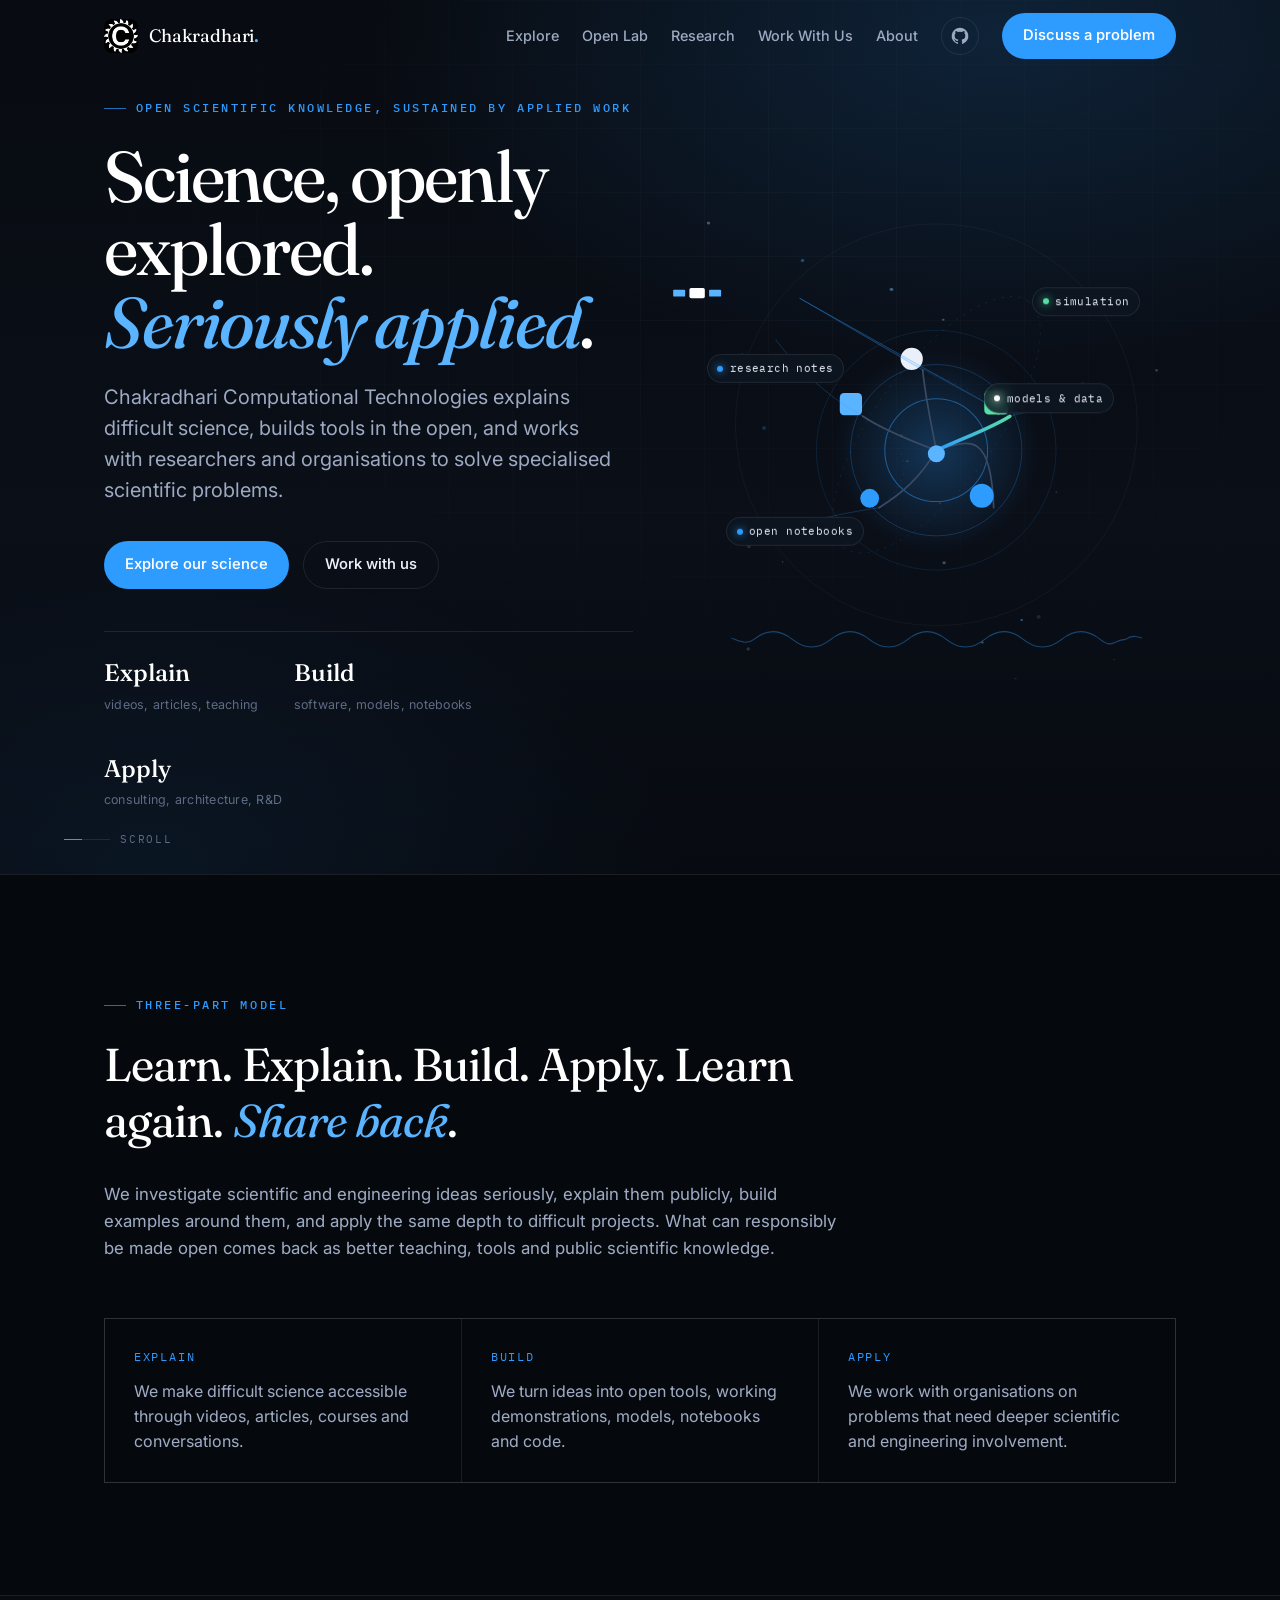
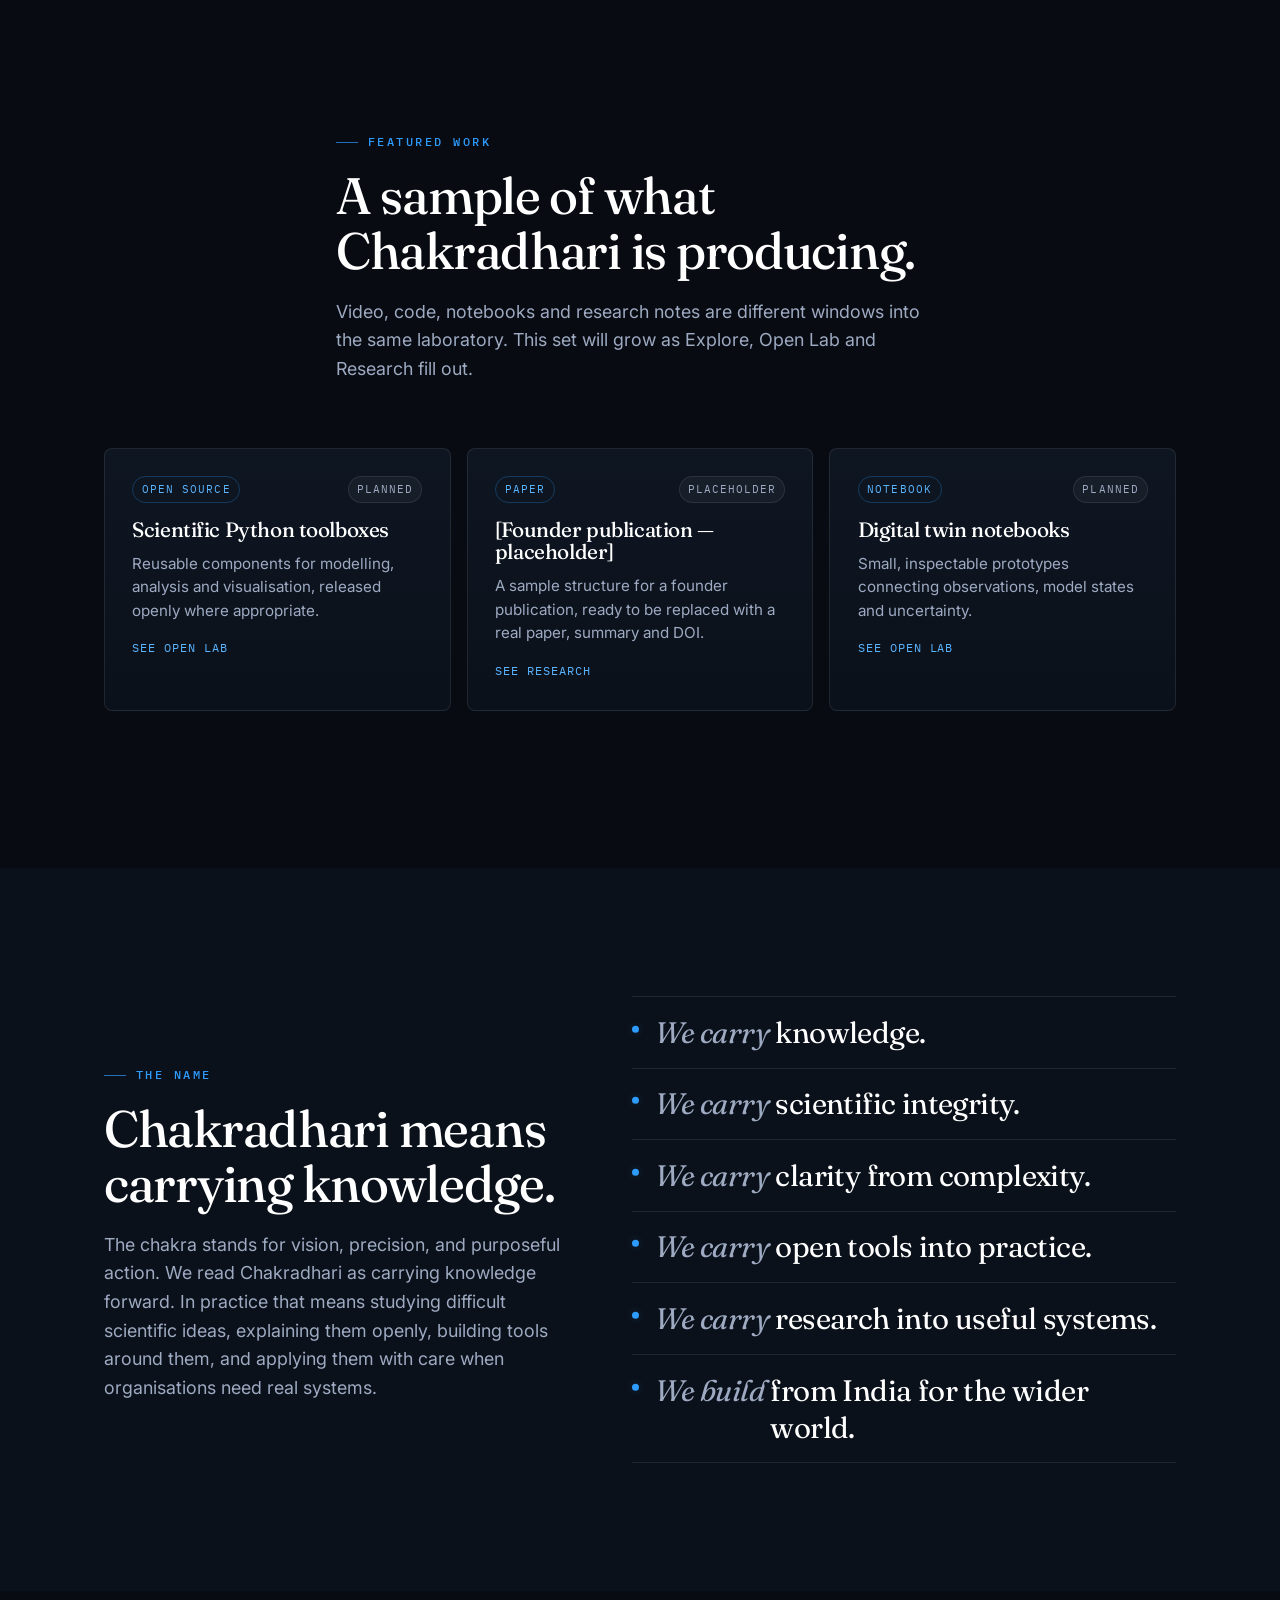
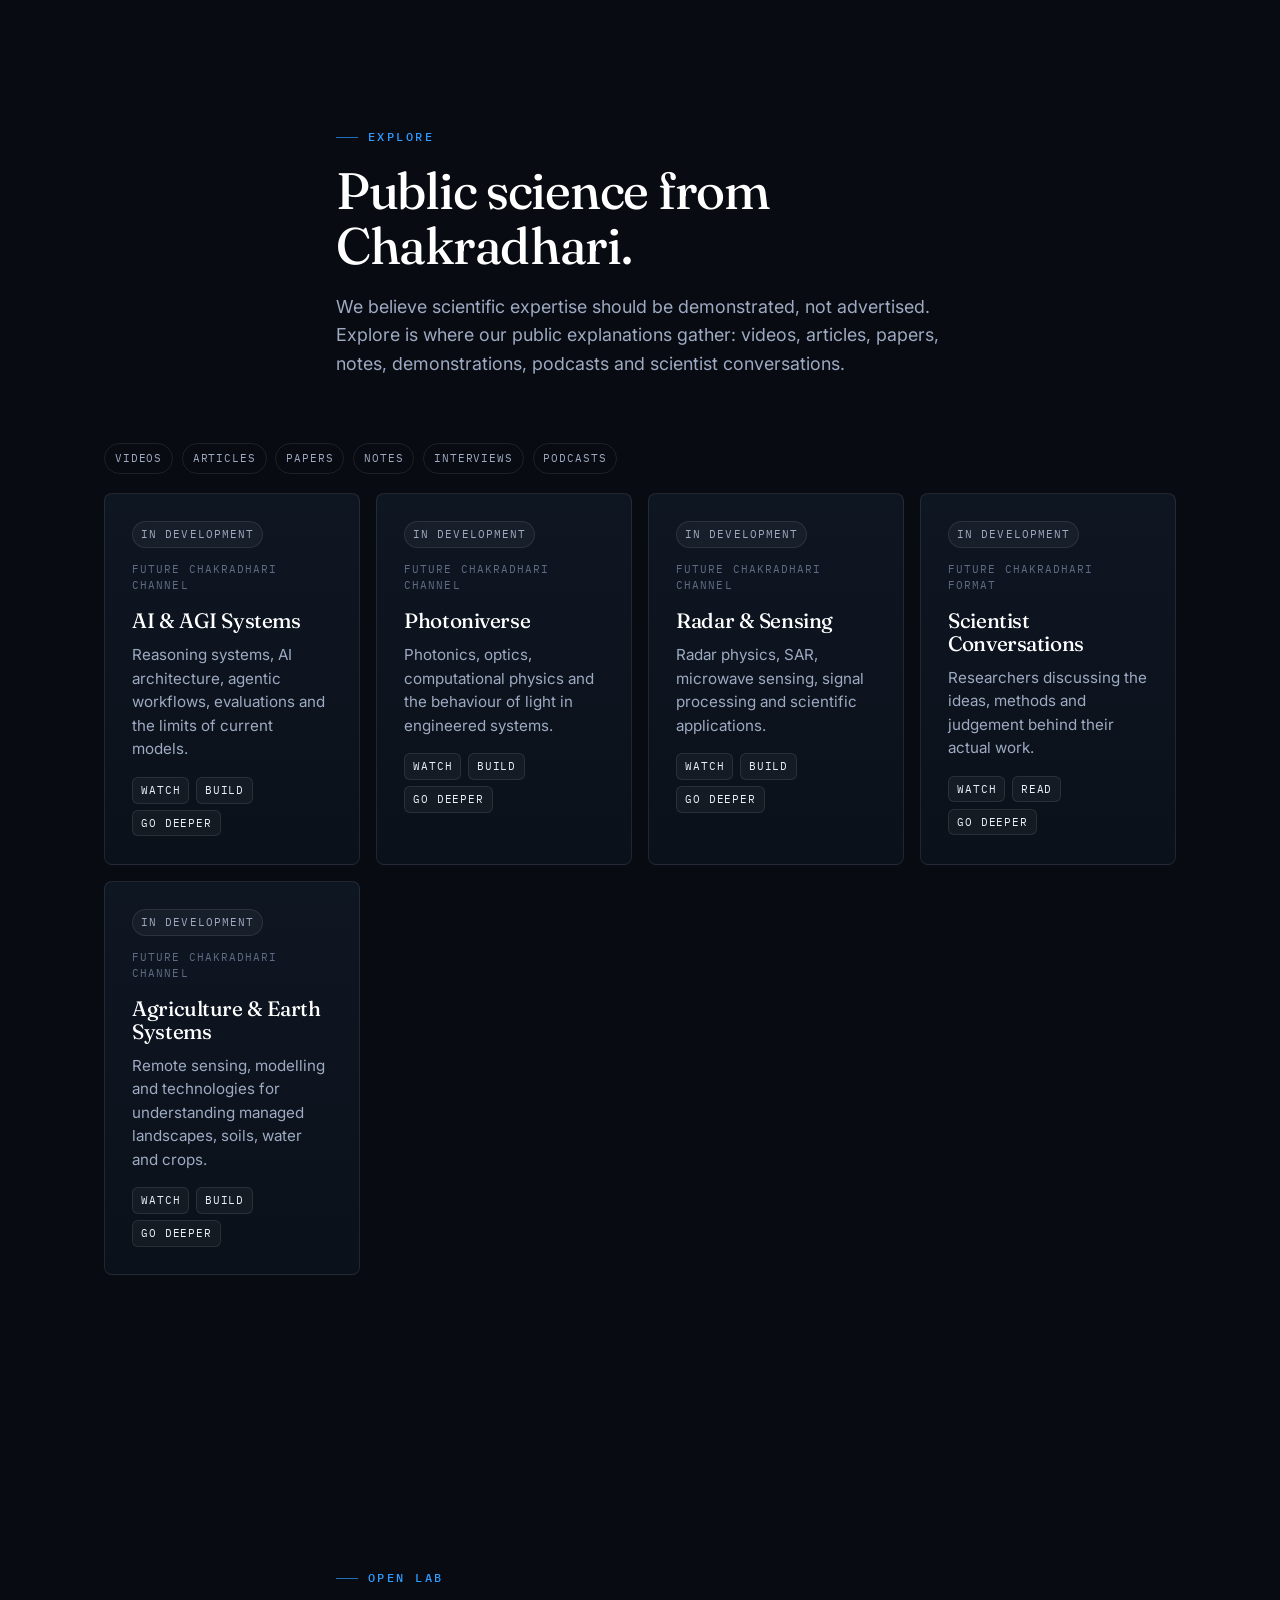
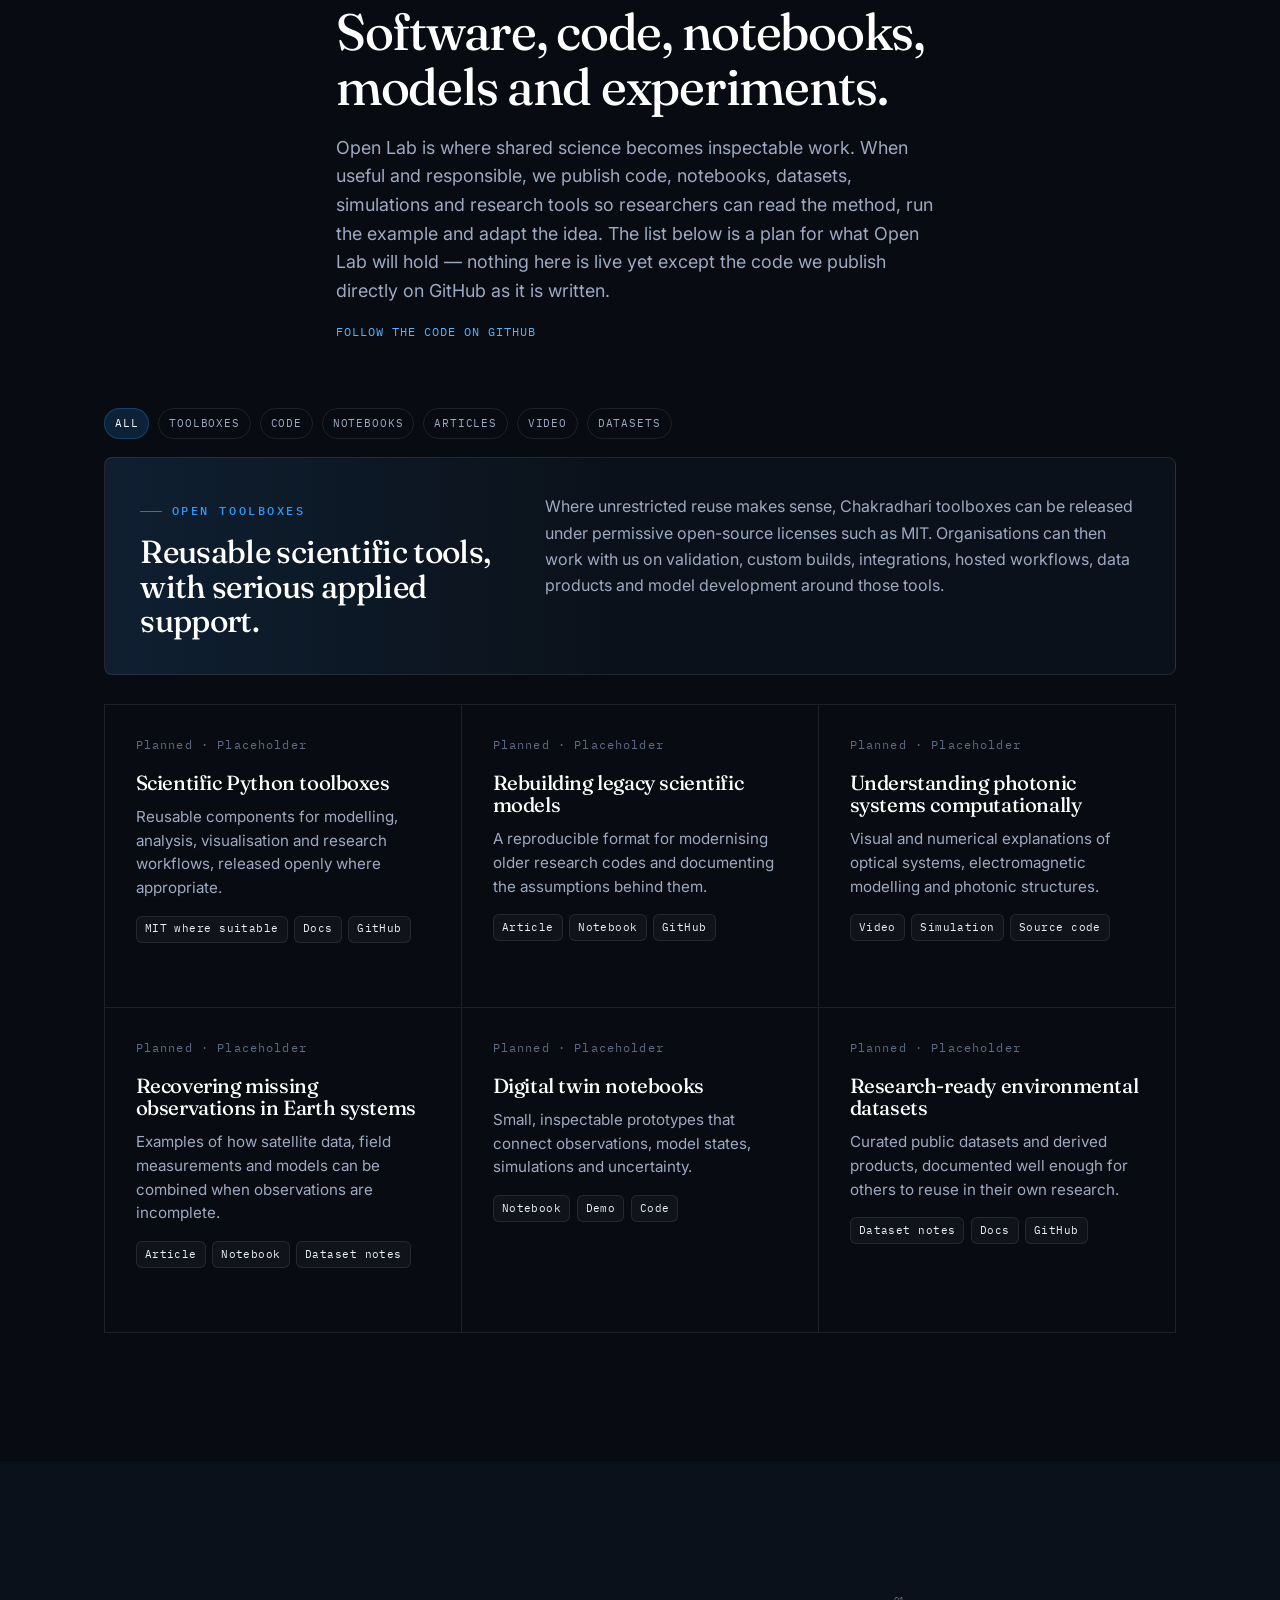
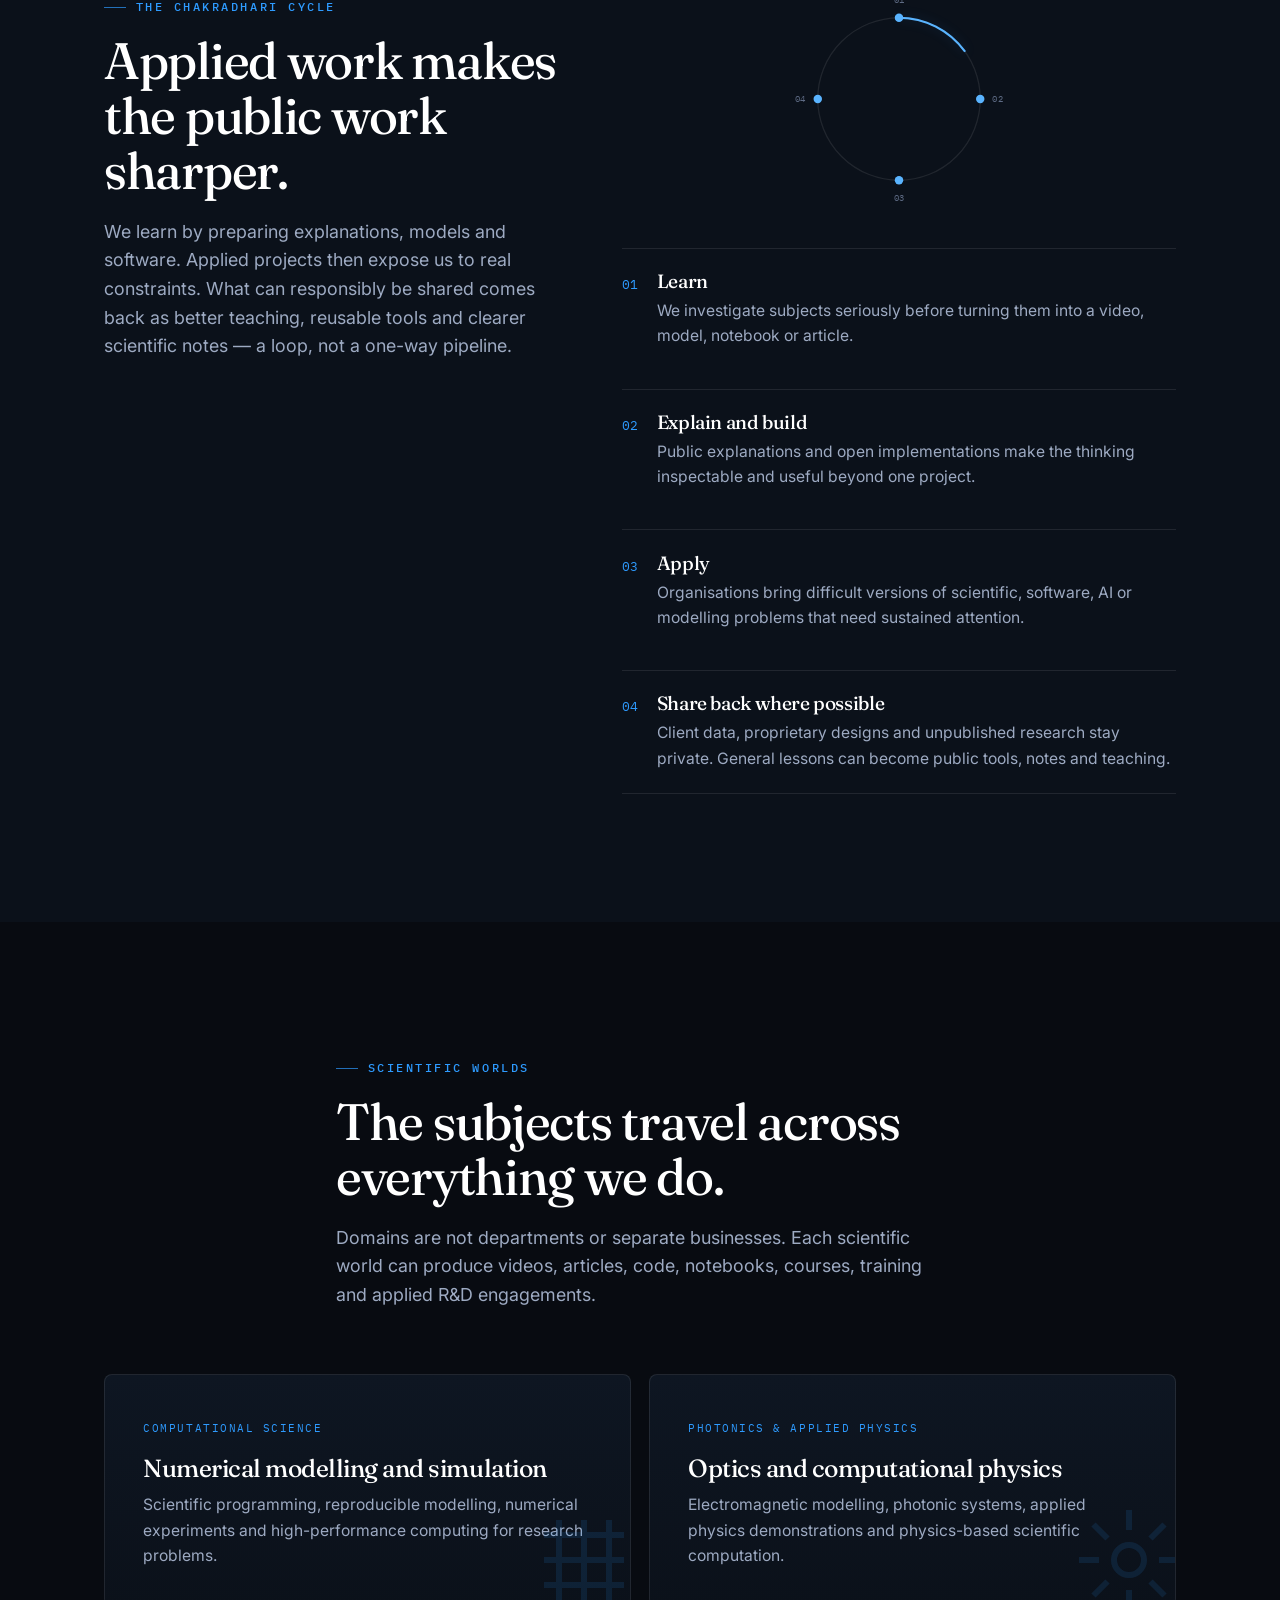
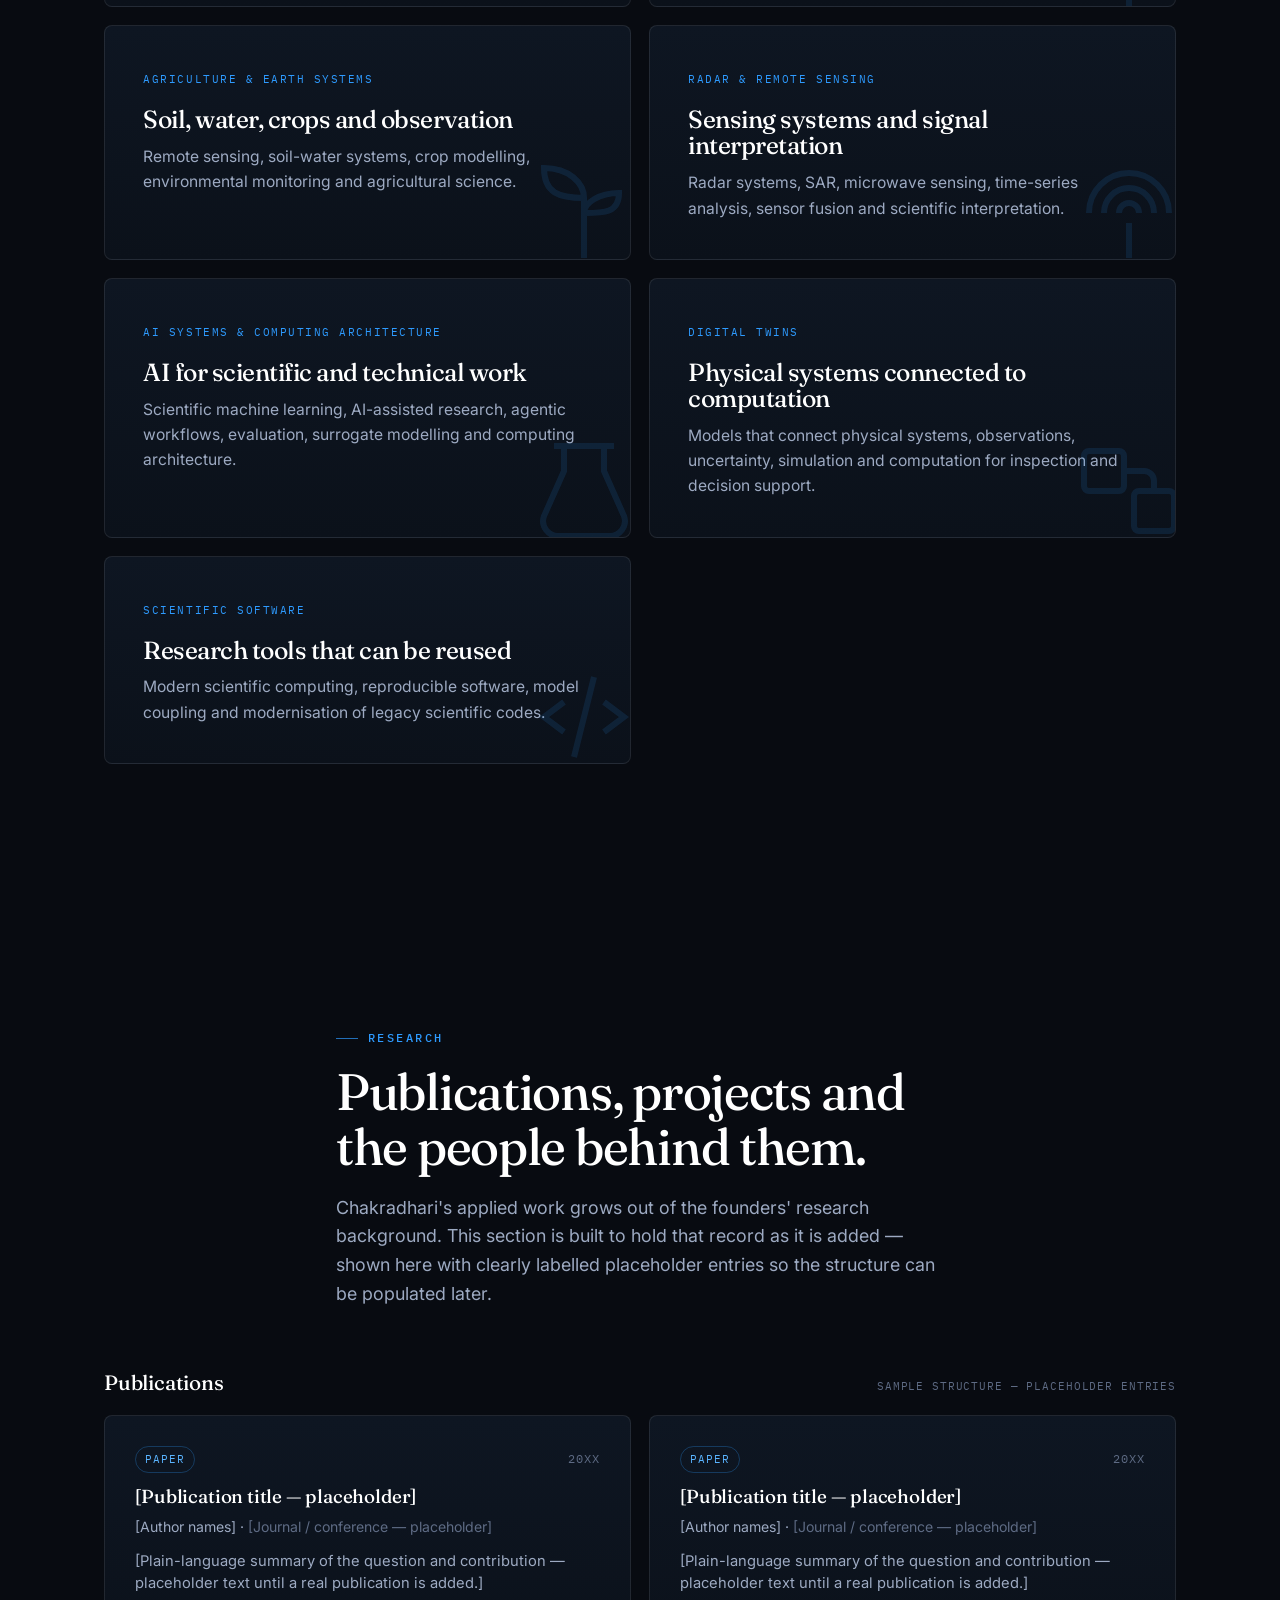
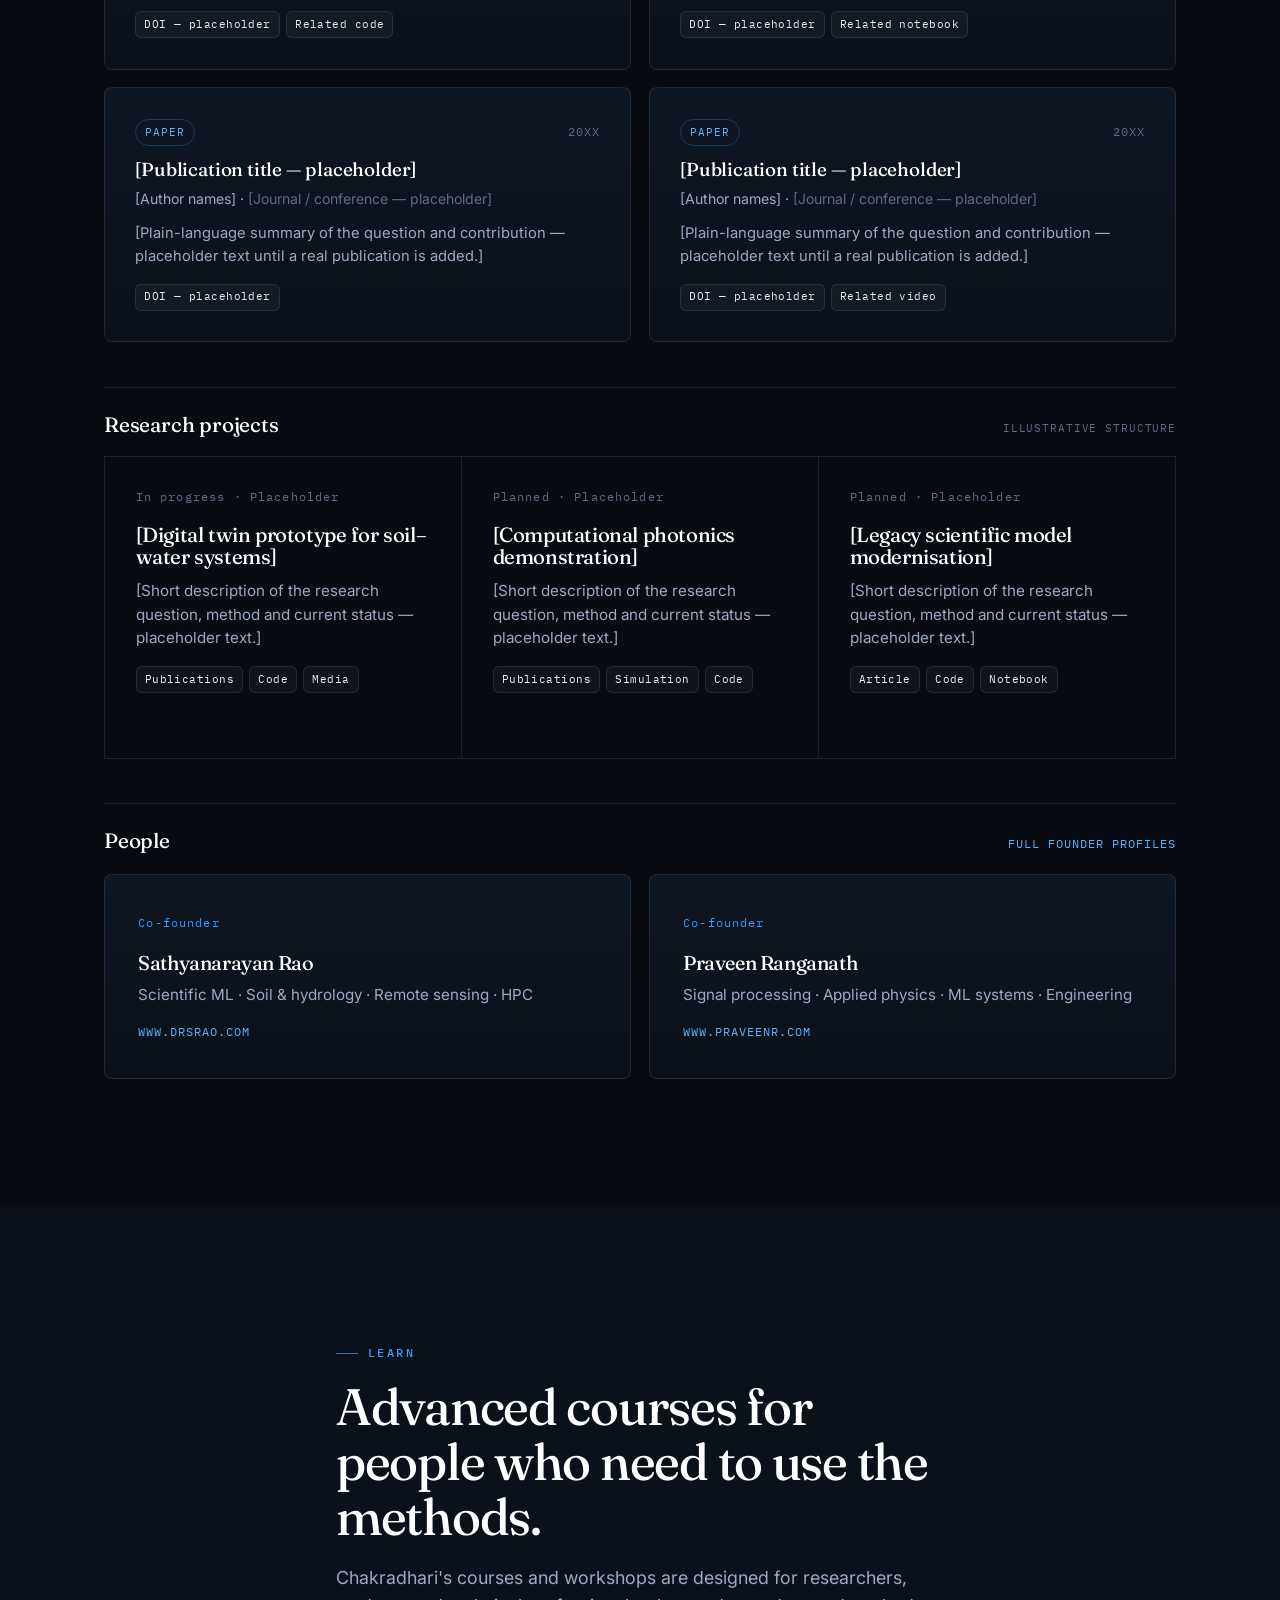
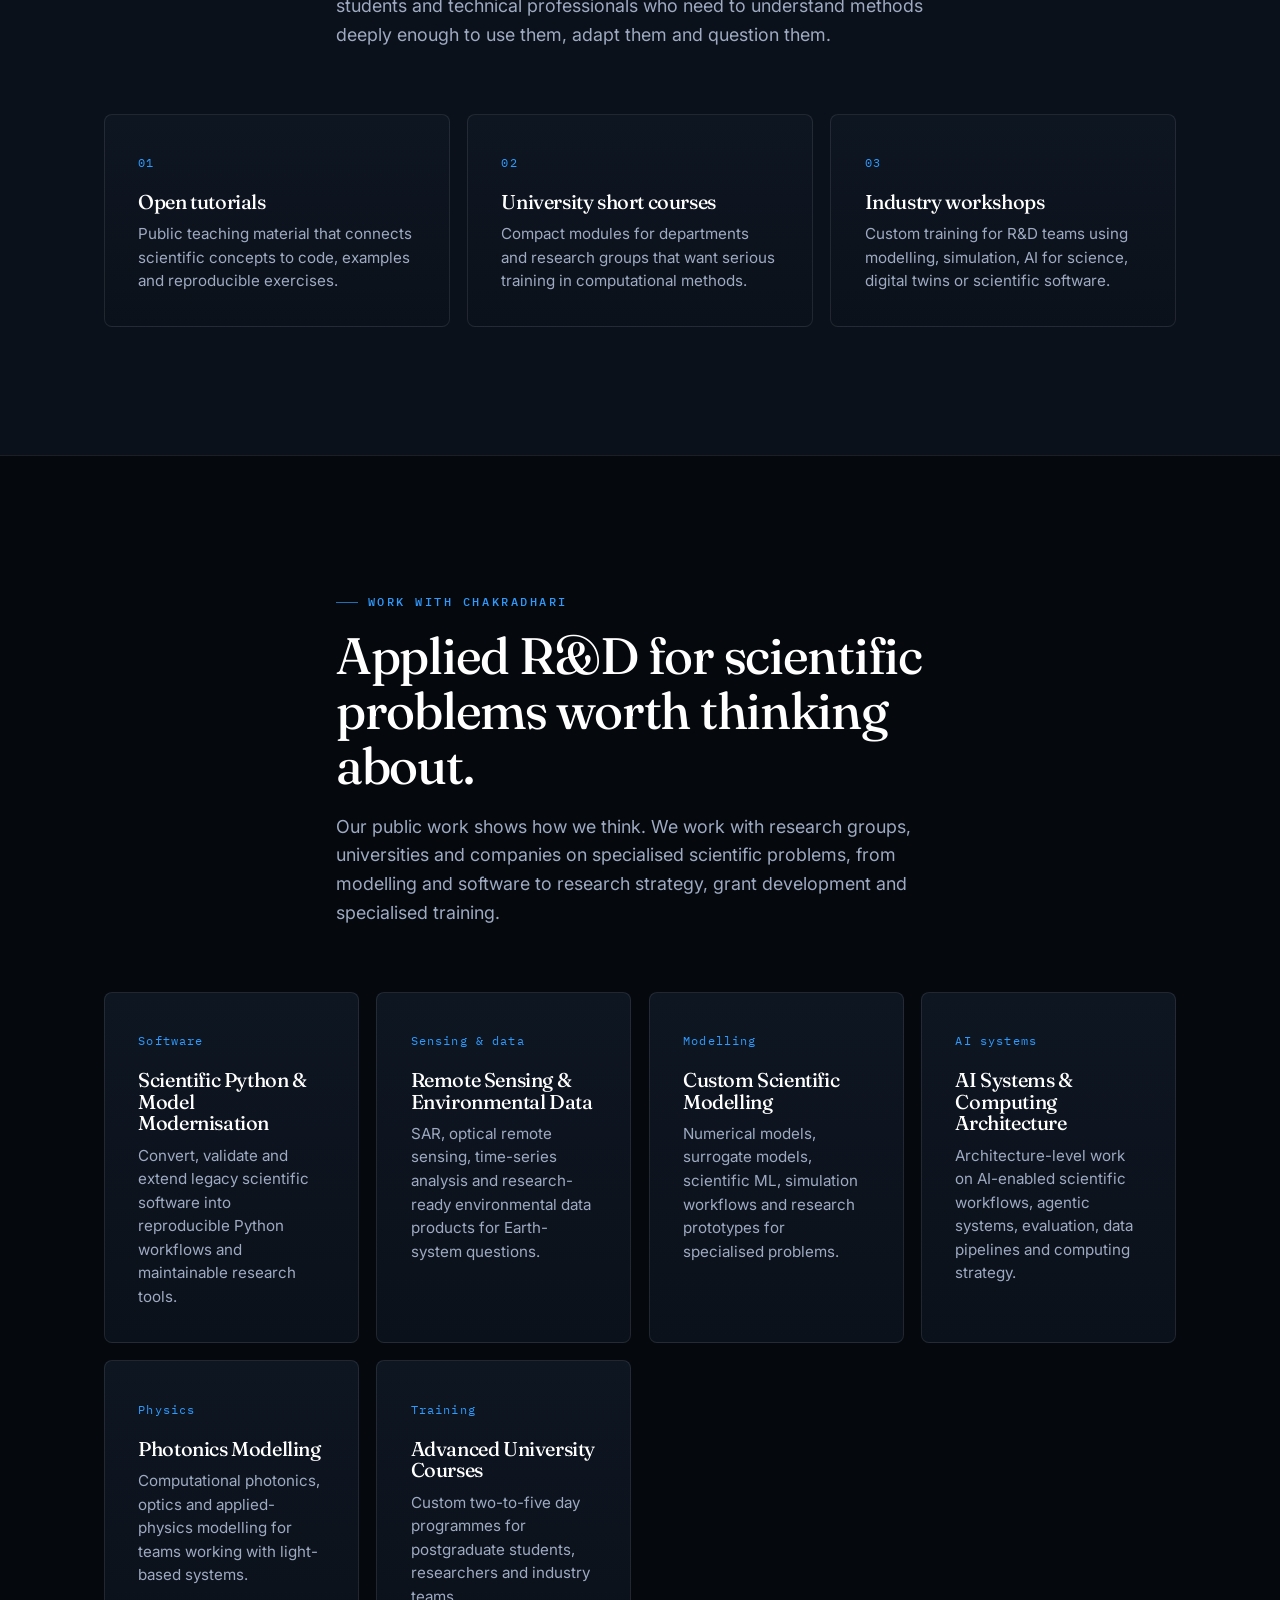
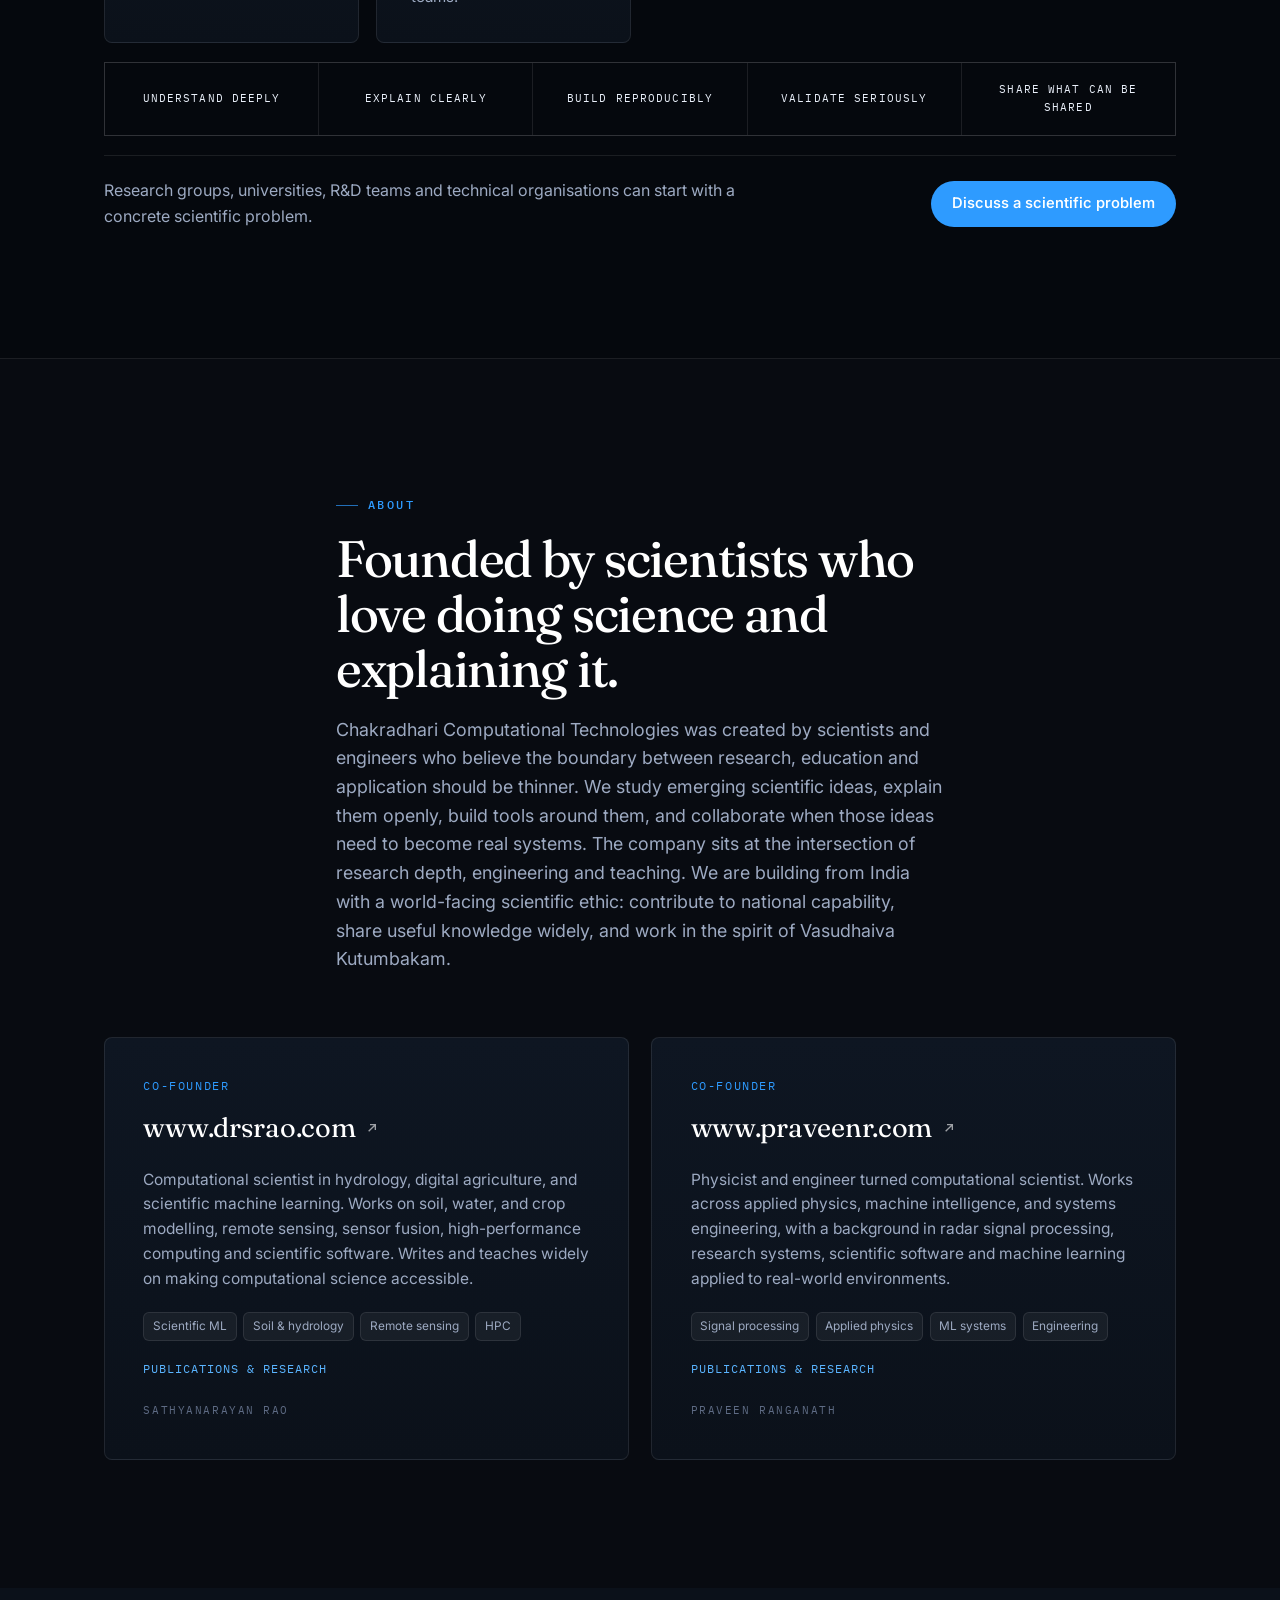
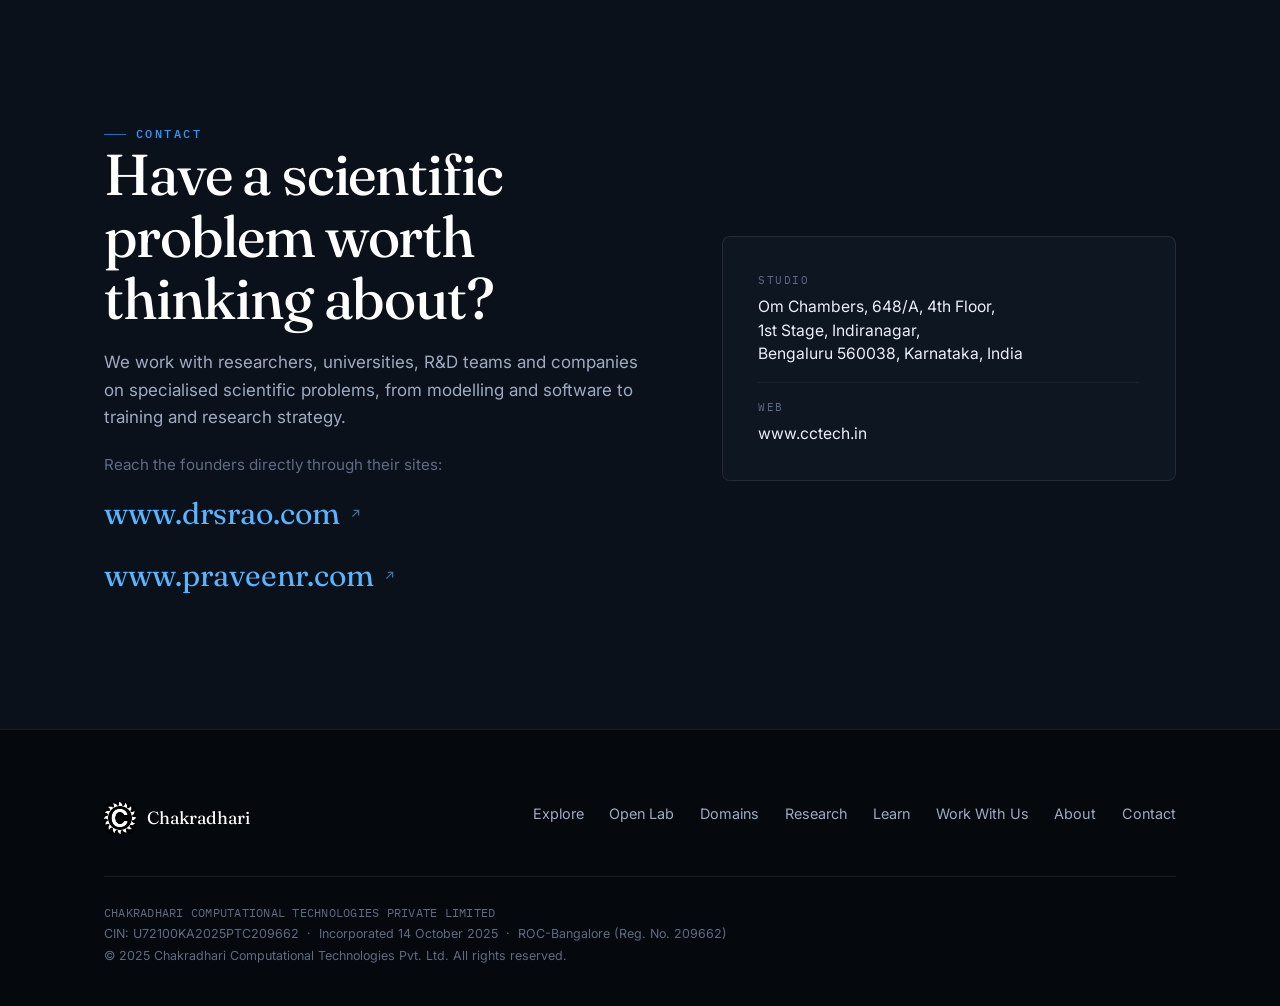
==== index.html @ 226bff4f "cs" ====
<!DOCTYPE html>
<html lang="en">
<head>
  <meta charset="UTF-8" />
  <meta name="viewport" content="width=device-width, initial-scale=1.0" />
  <meta name="description" content="Chakradhari Computational Technologies is a science-and-engineering knowledge company and applied R&D studio. We explain science, build tools, and work on difficult scientific problems." />
  <meta name="theme-color" content="#080B11" />
  <title>Chakradhari Computational Technologies · Science, Engineering and Applied R&D</title>
  <script>
    try {
      if (sessionStorage.getItem('cctech-intro-seen') === '1') {
        document.documentElement.classList.add('intro-seen');
      }
    } catch (_) {}
  </script>

  <link rel="preconnect" href="https://fonts.googleapis.com">
  <link rel="preconnect" href="https://fonts.gstatic.com" crossorigin>
  <link href="https://fonts.googleapis.com/css2?family=Fraunces:ital,opsz,wght@0,9..144,400..600;1,9..144,400..500&family=Inter:wght@400;500;600;700;800&family=IBM+Plex+Mono:wght@400;500&display=swap" rel="stylesheet">

  <link rel="stylesheet" href="css/global.css">
  <link rel="stylesheet" href="css/site.css">

  <link rel="icon" type="image/gif" href="assets/images/logo.gif">
</head>
<body>

  <!-- Intro: rotating emblem + name reveal -->
  <div id="intro" aria-hidden="true">
    <div class="intro-inner">
      <img class="intro-logo" src="assets/images/logo.gif" alt="" width="300" height="300" decoding="async" />
      <div class="intro-text">
        <span class="intro-line l1">Chakradhari</span>
        <span class="intro-line l2">Computational</span>
        <span class="intro-line l3">Technologies Pvt Ltd</span>
      </div>
    </div>
  </div>

  <!-- Header -->
  <header class="site-header">
    <div class="wrap header-inner">
      <a href="#top" class="brand" aria-label="Chakradhari home">
        <img src="assets/images/logo.gif" alt="Chakradhari logo" width="34" height="34" decoding="async" />
        <span class="brand-name">Chakradhari<b>.</b></span>
      </a>

      <nav class="nav" id="nav">
        <a href="#explore" class="nav-link">Explore</a>
        <a href="#open-lab" class="nav-link">Open Lab</a>
        <a href="#research" class="nav-link">Research</a>
        <a href="#work-with-us" class="nav-link">Work With Us</a>
        <a href="#about" class="nav-link">About</a>
        <a href="https://github.com/sraocodes" class="nav-icon gh" target="_blank" rel="noopener" aria-label="Chakradhari founders on GitHub" title="GitHub">
          <svg viewBox="0 0 24 24" aria-hidden="true"><path d="M12 2a10 10 0 0 0-3.16 19.49c.5.09.68-.22.68-.48v-1.7c-2.78.6-3.37-1.34-3.37-1.34-.46-1.16-1.11-1.47-1.11-1.47-.9-.62.07-.6.07-.6 1 .07 1.53 1.03 1.53 1.03.9 1.53 2.34 1.09 2.91.83.09-.65.35-1.09.63-1.34-2.22-.25-4.56-1.11-4.56-4.95 0-1.09.39-1.99 1.03-2.69-.1-.25-.45-1.27.1-2.65 0 0 .84-.27 2.75 1.03a9.5 9.5 0 0 1 5 0c1.9-1.3 2.75-1.03 2.75-1.03.55 1.38.2 2.4.1 2.65.64.7 1.03 1.6 1.03 2.69 0 3.85-2.35 4.7-4.58 4.94.36.31.68.92.68 1.85v2.75c0 .26.18.58.69.48A10 10 0 0 0 12 2Z"/></svg>
        </a>
        <a href="#contact" class="btn btn-primary">Discuss a problem</a>
      </nav>

      <button class="menu-toggle" aria-label="Toggle menu" aria-expanded="false">
        <span></span><span></span><span></span>
      </button>
    </div>
  </header>

  <main id="top">

    <!-- ============ HERO ============ -->
    <section class="hero">
      <div class="wrap hero-grid">
        <div class="hero-copy">
          <span class="eyebrow" data-reveal>Open scientific knowledge, sustained by applied work</span>
          <h1 data-reveal>
            Science, openly explored.
            <span class="accent">Seriously applied</span>.
          </h1>
          <p class="hero-lead" data-reveal>
            Chakradhari Computational Technologies explains difficult science, builds
            tools in the open, and works with researchers and organisations to solve
            specialised scientific problems.
          </p>
          <div class="hero-cta" data-reveal>
            <a href="#explore" class="btn btn-primary">Explore our science</a>
            <a href="#work-with-us" class="btn btn-ghost">Work with us</a>
          </div>
          <div class="hero-meta" data-reveal>
            <div class="m"><b>Explain</b><span>videos, articles, teaching</span></div>
            <div class="m"><b>Build</b><span>software, models, notebooks</span></div>
            <div class="m"><b>Apply</b><span>consulting, architecture, R&amp;D</span></div>
          </div>
        </div>

        <!-- Animated hero: a resolving model graph, observed and traced by signal -->
        <div class="hero-stage" id="stage" aria-label="Animation: a network of scientific model nodes resolves at the centre of orbiting data rings, observed by a scanning instrument and traced by a signal waveform" role="img">
          <canvas class="particles" id="particles"></canvas>
          <svg class="scene" id="scene" viewBox="0 0 560 560" fill="none" aria-hidden="true">
            <defs>
              <linearGradient id="edgeGrad" x1="0" y1="1" x2="1" y2="0">
                <stop offset="0" stop-color="#2E9BFF"/>
                <stop offset="1" stop-color="#57E0A6"/>
              </linearGradient>
              <radialGradient id="glow" cx="50%" cy="50%" r="50%">
                <stop offset="0" stop-color="#2E9BFF" stop-opacity="0.5"/>
                <stop offset="1" stop-color="#2E9BFF" stop-opacity="0"/>
              </radialGradient>
              <clipPath id="waveClip">
                <rect x="40" y="478" width="480" height="46"/>
              </clipPath>
            </defs>

            <!-- orbital data rings -->
            <g id="rings" opacity="0.5">
              <ellipse class="ring" cx="280" cy="250" rx="235" ry="235" stroke="var(--line)" stroke-width="1"/>
              <ellipse class="ring" cx="280" cy="250" rx="180" ry="70" stroke="var(--line-blue)" stroke-width="1" stroke-dasharray="3 7"/>
            </g>

            <!-- signal field radiating from the model core -->
            <g id="ripples" opacity="0">
              <circle cx="280" cy="280" r="60" stroke="var(--blue)" stroke-width="1.2" opacity="0.5"/>
              <circle cx="280" cy="280" r="100" stroke="var(--blue)" stroke-width="1" opacity="0.3"/>
              <circle cx="280" cy="280" r="140" stroke="var(--blue)" stroke-width="1" opacity="0.16"/>
            </g>

            <!-- glow behind the model graph -->
            <circle id="coreGlow" cx="280" cy="280" r="120" fill="url(#glow)" opacity="0"/>

            <!-- graph edges: core to outer nodes -->
            <g id="edges" stroke="#3a4a63" stroke-width="2" stroke-linecap="round" fill="none">
              <path class="edge" d="M280 280 C 274 250, 267 218, 264 186"/>
              <path class="edge" d="M280 280 C 320 267, 344 258, 347 347"/>
              <path class="edge" d="M280 280 C 260 313, 240 330, 213 347"/>
              <path class="edge" d="M280 280 C 240 265, 215 254, 194 240"/>
            </g>

            <!-- primary edge, highlighted -->
            <path id="mainEdge" d="M280 280 C 315 264, 344 254, 366 240"
                  stroke="url(#edgeGrad)" stroke-width="4" stroke-linecap="round" fill="none"/>

            <!-- secondary cross-links (graph texture) -->
            <g id="crossLinks" stroke="var(--line-blue)" stroke-width="1" stroke-dasharray="2 6" fill="none" opacity="0">
              <path d="M264 186 C 300 200, 335 215, 366 240"/>
              <path d="M213 347 C 245 320, 265 285, 194 240"/>
            </g>

            <!-- model nodes -->
            <g id="nodes">
              <circle class="node" cx="264" cy="186" r="13" fill="#EAF0FA"/>
              <rect class="node" x="350" y="224" width="28" height="28" rx="5" fill="#57E0A6"/>
              <circle class="node" cx="347" cy="347" r="14" fill="#2E9BFF"/>
              <circle class="node" cx="213" cy="347" r="11" fill="#2E9BFF"/>
              <rect class="node" x="180" y="226" width="26" height="26" rx="5" fill="#5AB4FF"/>
            </g>

            <!-- model core -->
            <circle id="core" cx="280" cy="280" r="10" fill="#5AB4FF"/>

            <!-- observation instrument + scan beam -->
            <g id="instrument" opacity="0">
              <g id="instrumentBody" transform="translate(120,96)">
                <rect x="-9" y="-6" width="18" height="12" rx="2" fill="var(--white)"/>
                <rect x="-28" y="-4" width="14" height="8" rx="1" fill="var(--blue-bright)"/>
                <rect x="14" y="-4" width="14" height="8" rx="1" fill="var(--blue-bright)"/>
              </g>
              <path id="beam" d="M120 102 L 264 186 L 366 240 Z" fill="var(--blue)" opacity="0.10"/>
              <line id="beamEdge1" x1="120" y1="102" x2="264" y2="186" stroke="var(--blue)" stroke-width="1" opacity="0.4"/>
              <line id="beamEdge2" x1="120" y1="102" x2="366" y2="240" stroke="var(--blue)" stroke-width="1" opacity="0.4"/>
            </g>

            <!-- data connectors from model graph to chips -->
            <g id="connectors" stroke="var(--line-blue)" stroke-width="1" fill="none" opacity="0">
              <path d="M366 240 C 400 232, 430 220, 452 200"/>
              <path d="M213 347 C 160 355, 118 366, 96 372"/>
              <path d="M194 240 C 150 216, 110 176, 92 150"/>
            </g>

            <!-- scrolling signal trace -->
            <g clip-path="url(#waveClip)">
              <g id="waveTrack" stroke="var(--blue)" stroke-width="1.3" fill="none" opacity="0.4">
                <path d="M40 501 C 55 489, 70 513, 85 501 S 115 489, 130 501 S 160 513, 175 501 S 205 489, 220 501 S 250 513, 265 501 S 295 489, 310 501 S 340 513, 355 501 S 385 489, 400 501 S 430 513, 445 501 S 475 489, 490 501 S 505 501, 520 501"/>
                <path d="M40 501 C 55 489, 70 513, 85 501 S 115 489, 130 501 S 160 513, 175 501 S 205 489, 220 501 S 250 513, 265 501 S 295 489, 310 501 S 340 513, 355 501 S 385 489, 400 501 S 430 513, 445 501 S 475 489, 490 501 S 505 501, 520 501" transform="translate(480,0)"/>
              </g>
            </g>
          </svg>

          <!-- floating data chips (positioned in %) -->
          <span class="data-chip sat"  style="left:60%; top:36%">
            <i></i> models &amp; data
          </span>
          <span class="data-chip"      style="left:6%;  top:64%">
            <i></i> open notebooks
          </span>
          <span class="data-chip accent" style="left:70%; top:16%">
            <i></i> simulation
          </span>
          <span class="data-chip"      style="left:2%;  top:30%">
            <i></i> research notes
          </span>
        </div>
      </div>

      <div class="scroll-hint" aria-hidden="true"><span class="line"></span> scroll</div>
    </section>

    <!-- ============ STATEMENT ============ -->
    <section class="statement" id="pillars">
      <div class="wrap">
        <span class="eyebrow" data-reveal>Three-part model</span>
        <p data-reveal>
          Learn. Explain. Build. Apply. Learn again.
          <em>Share back</em>.
        </p>
        <p class="sub" data-reveal>
          We investigate scientific and engineering ideas seriously, explain them publicly,
          build examples around them, and apply the same depth to difficult projects. What
          can responsibly be made open comes back as better teaching, tools and public
          scientific knowledge.
        </p>
        <div class="pillar-strip" data-reveal-stagger>
          <article>
            <span>Explain</span>
            <p>We make difficult science accessible through videos, articles, courses and conversations.</p>
          </article>
          <article>
            <span>Build</span>
            <p>We turn ideas into open tools, working demonstrations, models, notebooks and code.</p>
          </article>
          <article>
            <span>Apply</span>
            <p>We work with organisations on problems that need deeper scientific and engineering involvement.</p>
          </article>
        </div>
      </div>
    </section>

    <!-- ============ FEATURED SCIENTIFIC WORK ============ -->
    <section class="band featured-band" id="featured">
      <div class="wrap section-head" data-reveal>
        <span class="eyebrow">Featured work</span>
        <h2>A sample of what Chakradhari is producing.</h2>
        <p>
          Video, code, notebooks and research notes are different windows into the same
          laboratory. This set will grow as Explore, Open Lab and Research fill out.
        </p>
      </div>

      <div class="wrap">
        <div class="channel-grid" data-reveal-stagger>

          <article class="channel-card">
            <div class="channel-top">
              <span class="content-badge">Open source</span>
              <span class="status">Planned</span>
            </div>
            <h3>Scientific Python toolboxes</h3>
            <p>Reusable components for modelling, analysis and visualisation, released openly where appropriate.</p>
            <a href="#open-lab">See Open Lab</a>
          </article>

          <article class="channel-card">
            <div class="channel-top">
              <span class="content-badge">Paper</span>
              <span class="status">Placeholder</span>
            </div>
            <h3>[Founder publication — placeholder]</h3>
            <p>A sample structure for a founder publication, ready to be replaced with a real paper, summary and DOI.</p>
            <a href="#research">See Research</a>
          </article>

          <article class="channel-card">
            <div class="channel-top">
              <span class="content-badge">Notebook</span>
              <span class="status">Planned</span>
            </div>
            <h3>Digital twin notebooks</h3>
            <p>Small, inspectable prototypes connecting observations, model states and uncertainty.</p>
            <a href="#open-lab">See Open Lab</a>
          </article>

        </div>
      </div>
    </section>

    <!-- ============ ETHOS / THE NAME ============ -->
    <section class="band ethos" id="ethos">
      <div class="wrap ethos-grid">
        <div class="section-head" data-reveal style="margin-bottom:0">
          <span class="eyebrow">The name</span>
          <h2>Chakradhari means carrying knowledge.</h2>
          <p>
            The chakra stands for vision, precision, and purposeful action. We read
            Chakradhari as carrying knowledge forward. In practice that means studying
            difficult scientific ideas, explaining them openly, building tools around them,
            and applying them with care when organisations need real systems.
          </p>
        </div>

        <ul class="carry-list" data-reveal-stagger>
          <li><span class="lead">We carry</span> knowledge.</li>
          <li><span class="lead">We carry</span> scientific integrity.</li>
          <li><span class="lead">We carry</span> clarity from complexity.</li>
          <li><span class="lead">We carry</span> open tools into practice.</li>
          <li><span class="lead">We carry</span> research into useful systems.</li>
          <li><span class="lead">We build</span> from India for the wider world.</li>
        </ul>
      </div>
    </section>

    <!-- ============ EXPLORE ============ -->
    <section class="band" id="explore">
      <div class="wrap section-head" data-reveal>
        <span class="eyebrow">Explore</span>
        <h2>Public science from Chakradhari.</h2>
        <p>
          We believe scientific expertise should be demonstrated, not advertised. Explore
          is where our public explanations gather: videos, articles, papers, notes,
          demonstrations, podcasts and scientist conversations.
        </p>
      </div>

      <div class="wrap">
        <div class="lab-toolbar" data-reveal>
          <span>Videos</span>
          <span>Articles</span>
          <span>Papers</span>
          <span>Notes</span>
          <span>Interviews</span>
          <span>Podcasts</span>
        </div>

        <div class="channel-grid" data-reveal-stagger>
          <article class="channel-card">
            <div class="channel-top">
              <span class="status">In development</span>
              <span class="channel-type">Future Chakradhari channel</span>
            </div>
            <h3>AI &amp; AGI Systems</h3>
            <p>Reasoning systems, AI architecture, agentic workflows, evaluations and the limits of current models.</p>
            <div class="channel-path"><span>Watch</span><span>Build</span><span>Go deeper</span></div>
          </article>

          <article class="channel-card">
            <div class="channel-top">
              <span class="status">In development</span>
              <span class="channel-type">Future Chakradhari channel</span>
            </div>
            <h3>Photoniverse</h3>
            <p>Photonics, optics, computational physics and the behaviour of light in engineered systems.</p>
            <div class="channel-path"><span>Watch</span><span>Build</span><span>Go deeper</span></div>
          </article>

          <article class="channel-card">
            <div class="channel-top">
              <span class="status">In development</span>
              <span class="channel-type">Future Chakradhari channel</span>
            </div>
            <h3>Radar &amp; Sensing</h3>
            <p>Radar physics, SAR, microwave sensing, signal processing and scientific applications.</p>
            <div class="channel-path"><span>Watch</span><span>Build</span><span>Go deeper</span></div>
          </article>

          <article class="channel-card">
            <div class="channel-top">
              <span class="status">In development</span>
              <span class="channel-type">Future Chakradhari format</span>
            </div>
            <h3>Scientist Conversations</h3>
            <p>Researchers discussing the ideas, methods and judgement behind their actual work.</p>
            <div class="channel-path"><span>Watch</span><span>Read</span><span>Go deeper</span></div>
          </article>

          <article class="channel-card">
            <div class="channel-top">
              <span class="status">In development</span>
              <span class="channel-type">Future Chakradhari channel</span>
            </div>
            <h3>Agriculture &amp; Earth Systems</h3>
            <p>Remote sensing, modelling and technologies for understanding managed landscapes, soils, water and crops.</p>
            <div class="channel-path"><span>Watch</span><span>Build</span><span>Go deeper</span></div>
          </article>
        </div>
      </div>
    </section>

    <!-- ============ OPEN LAB ============ -->
    <section class="band open-lab-band" id="open-lab">
      <div class="wrap section-head" data-reveal>
        <span class="eyebrow">Open Lab</span>
        <h2>Software, code, notebooks, models and experiments.</h2>
        <p>
          Open Lab is where shared science becomes inspectable work. When useful and
          responsible, we publish code, notebooks, datasets, simulations and research
          tools so researchers can read the method, run the example and adapt the idea.
          The list below is a plan for what Open Lab will hold — nothing here is live yet
          except the code we publish directly on GitHub as it is written.
        </p>
        <a class="card-link" href="https://github.com/sraocodes" target="_blank" rel="noopener" style="margin-top:1rem;">Follow the code on GitHub</a>
      </div>

      <div class="wrap">
        <div class="lab-toolbar filter-toolbar" data-reveal data-filter-target="#open-lab .cap-grid .cap" role="group" aria-label="Filter Open Lab by type">
          <button type="button" class="filter-pill is-active" data-filter="all" aria-pressed="true">All</button>
          <button type="button" class="filter-pill" data-filter="toolbox" aria-pressed="false">Toolboxes</button>
          <button type="button" class="filter-pill" data-filter="code" aria-pressed="false">Code</button>
          <button type="button" class="filter-pill" data-filter="notebook" aria-pressed="false">Notebooks</button>
          <button type="button" class="filter-pill" data-filter="article" aria-pressed="false">Articles</button>
          <button type="button" class="filter-pill" data-filter="video" aria-pressed="false">Video</button>
          <button type="button" class="filter-pill" data-filter="dataset" aria-pressed="false">Datasets</button>
        </div>

        <div class="toolbox-panel" data-reveal>
          <div>
            <span class="eyebrow">Open toolboxes</span>
            <h3>Reusable scientific tools, with serious applied support.</h3>
          </div>
          <p>
            Where unrestricted reuse makes sense, Chakradhari toolboxes can be released
            under permissive open-source licenses such as MIT. Organisations can then work
            with us on validation, custom builds, integrations, hosted workflows, data
            products and model development around those tools.
          </p>
        </div>

        <div class="cap-grid lab-grid" data-reveal-stagger>

          <article class="cap" data-domain="scientific-software" data-type="toolbox">
            <span class="cap-no">Planned &middot; Placeholder</span>
            <h3>Scientific Python toolboxes</h3>
            <p>Reusable components for modelling, analysis, visualisation and research workflows, released openly where appropriate.</p>
            <div class="resource-links"><span>MIT where suitable</span><span>Docs</span><span>GitHub</span></div>
            <svg class="cap-mark" viewBox="0 0 24 24" fill="none" stroke="currentColor" stroke-width="1.6"><path d="M8 9 4 12l4 3M16 9l4 3-4 3M14 4l-4 16"/></svg>
          </article>

          <article class="cap" data-domain="scientific-software" data-type="code">
            <span class="cap-no">Planned &middot; Placeholder</span>
            <h3>Rebuilding legacy scientific models</h3>
            <p>A reproducible format for modernising older research codes and documenting the assumptions behind them.</p>
            <div class="resource-links"><span>Article</span><span>Notebook</span><span>GitHub</span></div>
            <svg class="cap-mark" viewBox="0 0 24 24" fill="none" stroke="currentColor" stroke-width="1.6"><path d="M8 9 4 12l4 3M16 9l4 3-4 3M14 4l-4 16"/></svg>
          </article>

          <article class="cap" data-domain="photonics" data-type="video">
            <span class="cap-no">Planned &middot; Placeholder</span>
            <h3>Understanding photonic systems computationally</h3>
            <p>Visual and numerical explanations of optical systems, electromagnetic modelling and photonic structures.</p>
            <div class="resource-links"><span>Video</span><span>Simulation</span><span>Source code</span></div>
            <svg class="cap-mark" viewBox="0 0 24 24" fill="none" stroke="currentColor" stroke-width="1.6"><circle cx="12" cy="12" r="8"/><path d="M4 12h16M12 4c3 3 3 13 0 16M12 4c-3 3-3 13 0 16"/></svg>
          </article>

          <article class="cap" data-domain="agriculture-earth-systems" data-type="article">
            <span class="cap-no">Planned &middot; Placeholder</span>
            <h3>Recovering missing observations in Earth systems</h3>
            <p>Examples of how satellite data, field measurements and models can be combined when observations are incomplete.</p>
            <div class="resource-links"><span>Article</span><span>Notebook</span><span>Dataset notes</span></div>
            <svg class="cap-mark" viewBox="0 0 24 24" fill="none" stroke="currentColor" stroke-width="1.6"><path d="M6 3h12M6 21h12M8 3v5l-4 9a3 3 0 0 0 3 4h10a3 3 0 0 0 3-4l-4-9V3"/></svg>
          </article>

          <article class="cap" data-domain="digital-twins" data-type="notebook">
            <span class="cap-no">Planned &middot; Placeholder</span>
            <h3>Digital twin notebooks</h3>
            <p>Small, inspectable prototypes that connect observations, model states, simulations and uncertainty.</p>
            <div class="resource-links"><span>Notebook</span><span>Demo</span><span>Code</span></div>
            <svg class="cap-mark" viewBox="0 0 24 24" fill="none" stroke="currentColor" stroke-width="1.6"><rect x="3" y="4" width="8" height="8" rx="1"/><rect x="13" y="12" width="8" height="8" rx="1"/><path d="M11 8h4a2 2 0 0 1 2 2v2"/></svg>
          </article>

          <article class="cap" data-domain="agriculture-earth-systems" data-type="dataset">
            <span class="cap-no">Planned &middot; Placeholder</span>
            <h3>Research-ready environmental datasets</h3>
            <p>Curated public datasets and derived products, documented well enough for others to reuse in their own research.</p>
            <div class="resource-links"><span>Dataset notes</span><span>Docs</span><span>GitHub</span></div>
            <svg class="cap-mark" viewBox="0 0 24 24" fill="none" stroke="currentColor" stroke-width="1.6"><ellipse cx="12" cy="6" rx="7" ry="3"/><path d="M5 6v6c0 1.7 3.1 3 7 3s7-1.3 7-3V6"/><path d="M5 12v6c0 1.7 3.1 3 7 3s7-1.3 7-3v-6"/></svg>
          </article>

        </div>
      </div>
    </section>

    <!-- ============ APPROACH ============ -->
    <section class="band approach" id="approach">
      <div class="wrap approach-grid">
        <div class="section-head" data-reveal style="margin-bottom:0">
          <span class="eyebrow">The Chakradhari cycle</span>
          <h2>Applied work makes the public work sharper.</h2>
          <p>
            We learn by preparing explanations, models and software. Applied projects then
            expose us to real constraints. What can responsibly be shared comes back as
            better teaching, reusable tools and clearer scientific notes — a loop, not a
            one-way pipeline.
          </p>
        </div>

        <div class="approach-right">
          <div class="cycle-diagram" data-reveal aria-hidden="true">
            <svg viewBox="0 0 260 260" fill="none">
              <circle cx="130" cy="130" r="96" stroke="var(--line)" stroke-width="1.5"/>
              <circle class="cycle-pulse" cx="130" cy="130" r="96" stroke="var(--blue-bright)" stroke-width="2.5" stroke-linecap="round" stroke-dasharray="90 513" transform="rotate(-90 130 130)"/>
              <g class="cycle-node"><circle cx="130" cy="34" r="5" fill="var(--blue-bright)"/><text x="130" y="16" text-anchor="middle">01</text></g>
              <g class="cycle-node"><circle cx="226" cy="130" r="5" fill="var(--blue-bright)"/><text x="240" y="134" text-anchor="start">02</text></g>
              <g class="cycle-node"><circle cx="130" cy="226" r="5" fill="var(--blue-bright)"/><text x="130" y="250" text-anchor="middle">03</text></g>
              <g class="cycle-node"><circle cx="34" cy="130" r="5" fill="var(--blue-bright)"/><text x="20" y="134" text-anchor="end">04</text></g>
            </svg>
          </div>

          <div class="approach-list" data-reveal-stagger>
            <div class="approach-item">
              <span class="idx">01</span>
              <div>
                <h4>Learn</h4>
                <p>We investigate subjects seriously before turning them into a video, model, notebook or article.</p>
              </div>
            </div>
            <div class="approach-item">
              <span class="idx">02</span>
              <div>
                <h4>Explain and build</h4>
                <p>Public explanations and open implementations make the thinking inspectable and useful beyond one project.</p>
              </div>
            </div>
            <div class="approach-item">
              <span class="idx">03</span>
              <div>
                <h4>Apply</h4>
                <p>Organisations bring difficult versions of scientific, software, AI or modelling problems that need sustained attention.</p>
              </div>
            </div>
            <div class="approach-item">
              <span class="idx">04</span>
              <div>
                <h4>Share back where possible</h4>
                <p>Client data, proprietary designs and unpublished research stay private. General lessons can become public tools, notes and teaching.</p>
              </div>
            </div>
          </div>
        </div>
      </div>
    </section>

    <!-- ============ SCIENTIFIC WORLDS ============ -->
    <section class="band" id="scientific-worlds">
      <div class="wrap section-head" data-reveal>
        <span class="eyebrow">Scientific worlds</span>
        <h2>The subjects travel across everything we do.</h2>
        <p>
          Domains are not departments or separate businesses. Each scientific world can
          produce videos, articles, code, notebooks, courses, training and applied R&amp;D
          engagements.
        </p>
      </div>

      <div class="wrap">
        <div class="focus-grid" data-reveal-stagger>

          <article class="focus-card">
            <span class="tag">Computational Science</span>
            <h3>Numerical modelling and simulation</h3>
            <p>Scientific programming, reproducible modelling, numerical experiments and high-performance computing for research problems.</p>
            <svg class="glyph" viewBox="0 0 24 24" fill="none" stroke="currentColor" stroke-width="1.2"><path d="M4 7h16M4 12h16M4 17h16M7 4v16M12 4v16M17 4v16"/></svg>
          </article>

          <article class="focus-card">
            <span class="tag">Photonics &amp; Applied Physics</span>
            <h3>Optics and computational physics</h3>
            <p>Electromagnetic modelling, photonic systems, applied physics demonstrations and physics-based scientific computation.</p>
            <svg class="glyph" viewBox="0 0 24 24" fill="none" stroke="currentColor" stroke-width="1.2"><circle cx="12" cy="12" r="3"/><path d="M12 2v4M12 18v4M2 12h4M18 12h4M4.9 4.9l2.8 2.8M16.3 16.3l2.8 2.8M19.1 4.9l-2.8 2.8M7.7 16.3l-2.8 2.8"/></svg>
          </article>

          <article class="focus-card">
            <span class="tag">Agriculture &amp; Earth Systems</span>
            <h3>Soil, water, crops and observation</h3>
            <p>Remote sensing, soil-water systems, crop modelling, environmental monitoring and agricultural science.</p>
            <svg class="glyph" viewBox="0 0 24 24" fill="none" stroke="currentColor" stroke-width="1.2"><path d="M12 21V9M12 9C12 6 9 3 4 3c0 5 3 6 8 6ZM12 12c0-2 3-4 7-4 0 4-3 4-7 4Z"/></svg>
          </article>

          <article class="focus-card">
            <span class="tag">Radar &amp; Remote Sensing</span>
            <h3>Sensing systems and signal interpretation</h3>
            <p>Radar systems, SAR, microwave sensing, time-series analysis, sensor fusion and scientific interpretation.</p>
            <svg class="glyph" viewBox="0 0 24 24" fill="none" stroke="currentColor" stroke-width="1.2"><path d="M4 12a8 8 0 0 1 16 0M7 12a5 5 0 0 1 10 0M10 12a2 2 0 0 1 4 0M12 14v7"/></svg>
          </article>

          <article class="focus-card">
            <span class="tag">AI Systems &amp; Computing Architecture</span>
            <h3>AI for scientific and technical work</h3>
            <p>Scientific machine learning, AI-assisted research, agentic workflows, evaluation, surrogate modelling and computing architecture.</p>
            <svg class="glyph" viewBox="0 0 24 24" fill="none" stroke="currentColor" stroke-width="1.2"><path d="M6 3h12M6 21h12M8 3v5l-4 9a3 3 0 0 0 3 4h10a3 3 0 0 0 3-4l-4-9V3"/></svg>
          </article>

          <article class="focus-card">
            <span class="tag">Digital Twins</span>
            <h3>Physical systems connected to computation</h3>
            <p>Models that connect physical systems, observations, uncertainty, simulation and computation for inspection and decision support.</p>
            <svg class="glyph" viewBox="0 0 24 24" fill="none" stroke="currentColor" stroke-width="1.2"><rect x="3" y="4" width="8" height="8" rx="1"/><rect x="13" y="12" width="8" height="8" rx="1"/><path d="M11 8h4a2 2 0 0 1 2 2v2"/></svg>
          </article>

          <article class="focus-card">
            <span class="tag">Scientific Software</span>
            <h3>Research tools that can be reused</h3>
            <p>Modern scientific computing, reproducible software, model coupling and modernisation of legacy scientific codes.</p>
            <svg class="glyph" viewBox="0 0 24 24" fill="none" stroke="currentColor" stroke-width="1.2"><path d="M8 9 4 12l4 3M16 9l4 3-4 3M14 4l-4 16"/></svg>
          </article>

        </div>
      </div>
    </section>

    <!-- ============ RESEARCH ============ -->
    <section class="band research-band" id="research">
      <div class="wrap section-head" data-reveal>
        <span class="eyebrow">Research</span>
        <h2>Publications, projects and the people behind them.</h2>
        <p>
          Chakradhari's applied work grows out of the founders' research background. This
          section is built to hold that record as it is added — shown here with clearly
          labelled placeholder entries so the structure can be populated later.
        </p>
      </div>

      <div class="wrap">

        <!--
          Publication card field schema (repeat per entry):
          type badge, year, title, authors, venue, DOI/link, domain,
          plain-language summary, optional related code/video/dataset.
          No real publications are recorded yet — entries below are placeholders.
        -->
        <div class="research-subhead" data-reveal>
          <h3>Publications</h3>
          <span class="placeholder-flag">Sample structure — placeholder entries</span>
        </div>

        <div class="pub-list" data-reveal-stagger>
          <article class="pub-card" data-domain="hydrology">
            <div class="pub-top">
              <span class="content-badge">Paper</span>
              <span class="pub-year">20XX</span>
            </div>
            <h4 class="pub-title">[Publication title — placeholder]</h4>
            <p class="pub-authors">[Author names] &middot; <span>[Journal / conference — placeholder]</span></p>
            <p class="pub-summary">[Plain-language summary of the question and contribution — placeholder text until a real publication is added.]</p>
            <div class="resource-links"><span>DOI — placeholder</span><span>Related code</span></div>
          </article>

          <article class="pub-card" data-domain="computational-science">
            <div class="pub-top">
              <span class="content-badge">Paper</span>
              <span class="pub-year">20XX</span>
            </div>
            <h4 class="pub-title">[Publication title — placeholder]</h4>
            <p class="pub-authors">[Author names] &middot; <span>[Journal / conference — placeholder]</span></p>
            <p class="pub-summary">[Plain-language summary of the question and contribution — placeholder text until a real publication is added.]</p>
            <div class="resource-links"><span>DOI — placeholder</span><span>Related notebook</span></div>
          </article>

          <article class="pub-card" data-domain="signal-processing">
            <div class="pub-top">
              <span class="content-badge">Paper</span>
              <span class="pub-year">20XX</span>
            </div>
            <h4 class="pub-title">[Publication title — placeholder]</h4>
            <p class="pub-authors">[Author names] &middot; <span>[Journal / conference — placeholder]</span></p>
            <p class="pub-summary">[Plain-language summary of the question and contribution — placeholder text until a real publication is added.]</p>
            <div class="resource-links"><span>DOI — placeholder</span></div>
          </article>

          <article class="pub-card" data-domain="photonics">
            <div class="pub-top">
              <span class="content-badge">Paper</span>
              <span class="pub-year">20XX</span>
            </div>
            <h4 class="pub-title">[Publication title — placeholder]</h4>
            <p class="pub-authors">[Author names] &middot; <span>[Journal / conference — placeholder]</span></p>
            <p class="pub-summary">[Plain-language summary of the question and contribution — placeholder text until a real publication is added.]</p>
            <div class="resource-links"><span>DOI — placeholder</span><span>Related video</span></div>
          </article>
        </div>

        <!-- Research project card field schema: status, title, description,
             domain, related publications/code/media. Placeholders until confirmed. -->
        <div class="research-subhead" data-reveal>
          <h3>Research projects</h3>
          <span class="placeholder-flag">Illustrative structure</span>
        </div>

        <div class="cap-grid lab-grid" data-reveal-stagger>
          <article class="cap" data-domain="agriculture-earth-systems">
            <span class="cap-no">In progress &middot; Placeholder</span>
            <h4>[Digital twin prototype for soil–water systems]</h4>
            <p>[Short description of the research question, method and current status — placeholder text.]</p>
            <div class="resource-links"><span>Publications</span><span>Code</span><span>Media</span></div>
            <svg class="cap-mark" viewBox="0 0 24 24" fill="none" stroke="currentColor" stroke-width="1.6"><rect x="3" y="4" width="8" height="8" rx="1"/><rect x="13" y="12" width="8" height="8" rx="1"/><path d="M11 8h4a2 2 0 0 1 2 2v2"/></svg>
          </article>

          <article class="cap" data-domain="photonics">
            <span class="cap-no">Planned &middot; Placeholder</span>
            <h4>[Computational photonics demonstration]</h4>
            <p>[Short description of the research question, method and current status — placeholder text.]</p>
            <div class="resource-links"><span>Publications</span><span>Simulation</span><span>Code</span></div>
            <svg class="cap-mark" viewBox="0 0 24 24" fill="none" stroke="currentColor" stroke-width="1.6"><circle cx="12" cy="12" r="8"/><path d="M4 12h16M12 4c3 3 3 13 0 16M12 4c-3 3-3 13 0 16"/></svg>
          </article>

          <article class="cap" data-domain="scientific-software">
            <span class="cap-no">Planned &middot; Placeholder</span>
            <h4>[Legacy scientific model modernisation]</h4>
            <p>[Short description of the research question, method and current status — placeholder text.]</p>
            <div class="resource-links"><span>Article</span><span>Code</span><span>Notebook</span></div>
            <svg class="cap-mark" viewBox="0 0 24 24" fill="none" stroke="currentColor" stroke-width="1.6"><path d="M8 9 4 12l4 3M16 9l4 3-4 3M14 4l-4 16"/></svg>
          </article>
        </div>

        <!-- People -->
        <div class="research-subhead" data-reveal>
          <h3>People</h3>
          <a class="card-link" href="#about">Full founder profiles</a>
        </div>

        <div class="work-grid" data-reveal-stagger>
          <article class="t-card">
            <span class="t-no">Co-founder</span>
            <h4>Sathyanarayan Rao</h4>
            <p>Scientific ML &middot; Soil &amp; hydrology &middot; Remote sensing &middot; HPC</p>
            <a class="card-link" href="https://www.drsrao.com" target="_blank" rel="noopener">www.drsrao.com</a>
          </article>
          <article class="t-card">
            <span class="t-no">Co-founder</span>
            <h4>Praveen Ranganath</h4>
            <p>Signal processing &middot; Applied physics &middot; ML systems &middot; Engineering</p>
            <a class="card-link" href="https://praveenr.com" target="_blank" rel="noopener">www.praveenr.com</a>
          </article>
        </div>

      </div>
    </section>

    <!-- ============ LEARN ============ -->
    <section class="band courses-band" id="learn">
      <div class="wrap section-head" data-reveal>
        <span class="eyebrow">Learn</span>
        <h2>Advanced courses for people who need to use the methods.</h2>
        <p>
          Chakradhari's courses and workshops are designed for researchers, students and
          technical professionals who need to understand methods deeply enough to use them,
          adapt them and question them.
        </p>
      </div>

      <div class="wrap">
        <div class="triad" data-reveal-stagger>
          <article class="t-card">
            <span class="t-no">01</span>
            <h3>Open tutorials</h3>
            <p>Public teaching material that connects scientific concepts to code, examples and reproducible exercises.</p>
          </article>
          <article class="t-card">
            <span class="t-no">02</span>
            <h3>University short courses</h3>
            <p>Compact modules for departments and research groups that want serious training in computational methods.</p>
          </article>
          <article class="t-card">
            <span class="t-no">03</span>
            <h3>Industry workshops</h3>
            <p>Custom training for R&amp;D teams using modelling, simulation, AI for science, digital twins or scientific software.</p>
          </article>
        </div>
      </div>
    </section>

    <!-- ============ WORK WITH US ============ -->
    <section class="band consulting-band" id="work-with-us">
      <div class="wrap section-head" data-reveal>
        <span class="eyebrow">Work with Chakradhari</span>
        <h2>Applied R&amp;D for scientific problems worth thinking about.</h2>
        <p>
          Our public work shows how we think. We work with research groups, universities
          and companies on specialised scientific problems, from modelling and software to
          research strategy, grant development and specialised training.
        </p>
      </div>
      <div class="wrap">
        <div class="work-grid" data-reveal-stagger>
          <article class="t-card">
            <span class="t-no">Software</span>
            <h3>Scientific Python &amp; Model Modernisation</h3>
            <p>Convert, validate and extend legacy scientific software into reproducible Python workflows and maintainable research tools.</p>
          </article>
          <article class="t-card">
            <span class="t-no">Sensing &amp; data</span>
            <h3>Remote Sensing &amp; Environmental Data</h3>
            <p>SAR, optical remote sensing, time-series analysis and research-ready environmental data products for Earth-system questions.</p>
          </article>
          <article class="t-card">
            <span class="t-no">Modelling</span>
            <h3>Custom Scientific Modelling</h3>
            <p>Numerical models, surrogate models, scientific ML, simulation workflows and research prototypes for specialised problems.</p>
          </article>
          <article class="t-card">
            <span class="t-no">AI systems</span>
            <h3>AI Systems &amp; Computing Architecture</h3>
            <p>Architecture-level work on AI-enabled scientific workflows, agentic systems, evaluation, data pipelines and computing strategy.</p>
          </article>
          <article class="t-card">
            <span class="t-no">Physics</span>
            <h3>Photonics Modelling</h3>
            <p>Computational photonics, optics and applied-physics modelling for teams working with light-based systems.</p>
          </article>
          <article class="t-card">
            <span class="t-no">Training</span>
            <h3>Advanced University Courses</h3>
            <p>Custom two-to-five day programmes for postgraduate students, researchers and industry teams.</p>
          </article>
        </div>

        <div class="work-principles" data-reveal-stagger>
          <span>Understand deeply</span>
          <span>Explain clearly</span>
          <span>Build reproducibly</span>
          <span>Validate seriously</span>
          <span>Share what can be shared</span>
        </div>

        <div class="consulting-cta" data-reveal>
          <p>Research groups, universities, R&amp;D teams and technical organisations can start with a concrete scientific problem.</p>
          <a href="#contact" class="btn btn-primary">Discuss a scientific problem</a>
        </div>
      </div>
    </section>

    <!-- ============ ABOUT / FOUNDERS ============ -->
    <section class="band" id="about">
      <div class="wrap section-head" data-reveal>
        <span class="eyebrow">About</span>
        <h2>Founded by scientists who love doing science and explaining it.</h2>
        <p>
          Chakradhari Computational Technologies was created by scientists and engineers
          who believe the boundary between research, education and application should be
          thinner. We study emerging scientific ideas, explain them openly, build tools
          around them, and collaborate when those ideas need to become real systems. The
          company sits at the intersection of research depth, engineering and teaching.
          We are building from India with a world-facing scientific ethic: contribute to
          national capability, share useful knowledge widely, and work in the spirit of
          Vasudhaiva Kutumbakam.
        </p>
      </div>

      <div class="wrap">
        <div class="founders-grid" data-reveal-stagger>

          <article class="founder">
            <span class="role">Co-founder</span>
            <a class="f-site" href="https://www.drsrao.com" target="_blank" rel="noopener">
              www.drsrao.com
              <svg viewBox="0 0 24 24" fill="none" stroke="currentColor" stroke-width="2"><path d="M7 17 17 7M9 7h8v8"/></svg>
            </a>
            <p>
              Computational scientist in hydrology, digital agriculture, and scientific
              machine learning. Works on soil, water, and crop modelling, remote sensing,
              sensor fusion, high-performance computing and scientific software. Writes and
              teaches widely on making computational science accessible.
            </p>
            <div class="f-tags">
              <span>Scientific ML</span>
              <span>Soil &amp; hydrology</span>
              <span>Remote sensing</span>
              <span>HPC</span>
            </div>
            <a class="card-link" href="#research" style="margin-top:1.1rem;">Publications &amp; research</a>
            <span class="f-name">Sathyanarayan Rao</span>
          </article>

          <article class="founder">
            <span class="role">Co-founder</span>
            <a class="f-site" href="https://praveenr.com" target="_blank" rel="noopener">
              www.praveenr.com
              <svg viewBox="0 0 24 24" fill="none" stroke="currentColor" stroke-width="2"><path d="M7 17 17 7M9 7h8v8"/></svg>
            </a>
            <p>
              Physicist and engineer turned computational scientist. Works across applied
              physics, machine intelligence, and systems engineering, with a background in
              radar signal processing, research systems, scientific software and machine
              learning applied to real-world environments.
            </p>
            <div class="f-tags">
              <span>Signal processing</span>
              <span>Applied physics</span>
              <span>ML systems</span>
              <span>Engineering</span>
            </div>
            <a class="card-link" href="#research" style="margin-top:1.1rem;">Publications &amp; research</a>
            <span class="f-name">Praveen Ranganath</span>
          </article>

        </div>
      </div>
    </section>

    <!-- ============ CONTACT ============ -->
    <section class="band contact" id="contact">
      <div class="wrap contact-grid">
        <div data-reveal>
          <span class="eyebrow">Contact</span>
          <h2>Have a scientific problem worth thinking about?</h2>
          <p style="color:var(--text-soft); margin-top:1.2rem; max-width:34rem;">
            We work with researchers, universities, R&amp;D teams and companies on
            specialised scientific problems, from modelling and software to training and
            research strategy.
          </p>
          <p style="color:var(--text-faint); margin-top:1.4rem; font-size:0.95rem;">Reach the founders directly through their sites:</p>
          <div class="contact-sites">
            <a href="https://www.drsrao.com" target="_blank" rel="noopener">www.drsrao.com <svg width="15" height="15" viewBox="0 0 24 24" fill="none" stroke="currentColor" stroke-width="2"><path d="M7 17 17 7M9 7h8v8"/></svg></a>
            <a href="https://praveenr.com" target="_blank" rel="noopener">www.praveenr.com <svg width="15" height="15" viewBox="0 0 24 24" fill="none" stroke="currentColor" stroke-width="2"><path d="M7 17 17 7M9 7h8v8"/></svg></a>
          </div>
        </div>

        <div class="contact-card" data-reveal>
          <div class="row">
            <div class="k">Studio</div>
            <div class="v">Om Chambers, 648/A, 4th Floor,<br>1st Stage, Indiranagar,<br>Bengaluru 560038, Karnataka, India</div>
          </div>
          <div class="row">
            <div class="k">Web</div>
            <div class="v">www.cctech.in</div>
          </div>
        </div>
      </div>
    </section>

  </main>

  <!-- ============ FOOTER ============ -->
  <footer class="site-footer">
    <div class="wrap">
      <div class="footer-top">
        <a href="#top" class="footer-brand">
          <img src="assets/images/logo.gif" alt="Chakradhari logo" width="32" height="32" loading="lazy" decoding="async" />
          <span>Chakradhari</span>
        </a>
        <nav class="footer-nav">
          <a href="#explore">Explore</a>
          <a href="#open-lab">Open Lab</a>
          <a href="#scientific-worlds">Domains</a>
          <a href="#research">Research</a>
          <a href="#learn">Learn</a>
          <a href="#work-with-us">Work With Us</a>
          <a href="#about">About</a>
          <a href="#contact">Contact</a>
        </nav>
      </div>
      <div class="footer-legal">
        <span class="cin">CHAKRADHARI COMPUTATIONAL TECHNOLOGIES PRIVATE LIMITED</span><br>
        CIN: U72100KA2025PTC209662 &nbsp;·&nbsp; Incorporated 14 October 2025 &nbsp;·&nbsp; ROC-Bangalore (Reg. No. 209662)<br>
        © 2025 Chakradhari Computational Technologies Pvt. Ltd. All rights reserved.
      </div>
    </div>
  </footer>

  <script defer src="https://cdn.jsdelivr.net/npm/gsap@3.12.5/dist/gsap.min.js"></script>
  <script defer src="js/hero.js"></script>
  <script defer src="js/app.js"></script>
</body>
</html>
---- css/global.css ----
/* =========================================================
   Chakradhari — Global tokens & reset
   Theme: black · blue · white  (scientific open R&D company)
   ========================================================= */

:root {
  /* Surfaces (black) */
  --bg:        #080B11;   /* near-black, slight blue */
  --bg-2:      #0B111A;
  --bg-3:      #0F1826;
  --field:     #0E1622;   /* cards */
  --field-2:   #121D2C;
  --night:     #05080D;   /* deepest band */

  /* Text (white) */
  --text:      #EAF0FA;
  --text-soft: #9DAAC2;
  --text-faint:#5E6B84;
  --white:     #FFFFFF;

  /* Blue accent */
  --blue:       #2E9BFF;
  --blue-bright:#5AB4FF;
  --blue-deep:  #0A6ED1;
  --blue-dim:   #1B4E7A;

  /* Secondary accent, used sparingly in scientific markers */
  --leaf:       #35C48A;
  --leaf-bright:#57E0A6;

  /* Lines & glows */
  --line:       rgba(255,255,255,0.09);
  --line-soft:  rgba(255,255,255,0.05);
  --line-blue:  rgba(46,155,255,0.28);
  --glow-blue:  rgba(46,155,255,0.20);

  /* Type */
  --serif: "Fraunces", Georgia, "Times New Roman", serif;
  --sans:  "Inter", system-ui, -apple-system, "Segoe UI", sans-serif;
  --mono:  "IBM Plex Mono", ui-monospace, "SFMono-Regular", Menlo, monospace;

  /* Rhythm */
  --maxw: 1200px;
  --gutter: clamp(1.25rem, 5vw, 4rem);
  --radius: 8px;
  --radius-lg: 8px;

  --ease: cubic-bezier(0.22, 1, 0.36, 1);
}

*, *::before, *::after { box-sizing: border-box; }

* { margin: 0; padding: 0; }

html {
  -webkit-text-size-adjust: 100%;
  scroll-behavior: smooth;
}

@media (prefers-reduced-motion: reduce) {
  html { scroll-behavior: auto; }
}

body {
  font-family: var(--sans);
  background: var(--bg);
  color: var(--text);
  line-height: 1.6;
  font-size: 17px;
  -webkit-font-smoothing: antialiased;
  -moz-osx-font-smoothing: grayscale;
  text-rendering: optimizeLegibility;
  overflow-x: hidden;
}

img, svg, video, canvas { display: block; max-width: 100%; }

a { color: inherit; text-decoration: none; }

button { font: inherit; cursor: pointer; border: none; background: none; color: inherit; }

h1, h2, h3, h4 {
  font-family: var(--serif);
  font-weight: 460;
  line-height: 1.08;
  letter-spacing: -0.02em;
  color: var(--white);
  font-optical-sizing: auto;
}

::selection { background: var(--blue); color: var(--white); }

:focus-visible { outline: 2px solid var(--blue); outline-offset: 3px; border-radius: 4px; }

.wrap { width: 100%; max-width: var(--maxw); margin-inline: auto; padding-inline: var(--gutter); }

.eyebrow {
  font-family: var(--mono);
  font-size: 0.72rem;
  letter-spacing: 0.22em;
  text-transform: uppercase;
  color: var(--blue);
  font-weight: 500;
  display: inline-flex;
  align-items: center;
  gap: 0.6rem;
}
.eyebrow::before {
  content: "";
  width: 22px; height: 1px;
  background: var(--blue);
  opacity: 0.7;
}

.sr-only {
  position: absolute; width: 1px; height: 1px;
  padding: 0; margin: -1px; overflow: hidden;
  clip: rect(0,0,0,0); white-space: nowrap; border: 0;
}

@media (prefers-reduced-motion: reduce) {
  *, *::before, *::after {
    animation-duration: 0.01ms !important;
    animation-iteration-count: 1 !important;
    transition-duration: 0.01ms !important;
  }
}
---- css/site.css ----
/* =========================================================
   Chakradhari — Site components (open science · applied R&D)
   ========================================================= */

/* ---------- Intro (rotating emblem + name reveal) ---------- */
#intro {
  position: fixed;
  inset: 0;
  z-index: 1000;
  display: grid;
  place-items: center;
  background: radial-gradient(ellipse at center, #0C1220 0%, #04070C 100%);
  animation: introOut 0.8s var(--ease) 2.7s forwards;
}
html.intro-seen #intro { display: none; }
/* blue scan-stripes */
#intro::before {
  content: "";
  position: absolute; inset: 0;
  background-image: repeating-linear-gradient(
    0deg, transparent, transparent 2px,
    rgba(46,155,255,0.045) 2px, rgba(46,155,255,0.045) 4px);
  opacity: 0.6;
  pointer-events: none;
  animation: introStripes 6s linear infinite;
}
.intro-inner {
  display: flex;
  align-items: center;
  justify-content: center;
  gap: clamp(1.5rem, 4vw, 4rem);
  padding: 2rem;
  position: relative;
}
.intro-logo {
  width: clamp(150px, 24vw, 300px);
  height: auto;
  opacity: 0;
  filter: drop-shadow(0 10px 34px rgba(46,155,255,0.35));
  animation: introLogo 0.7s var(--ease) 0.1s forwards, introGlow 3s ease-in-out 0.8s infinite;
  will-change: transform, opacity;
}
.intro-text { display: flex; flex-direction: column; gap: 0.12em; }
.intro-line {
  position: relative;
  overflow: hidden;
  font-family: var(--sans);
  font-weight: 800;
  text-transform: uppercase;
  letter-spacing: 0.04em;
  line-height: 1.02;
  color: var(--white);
  opacity: 0;
  transform: translateY(14px);
  animation: introLine 0.6s var(--ease) forwards;
}
.intro-line.l1 { font-size: clamp(2rem, 5vw, 3.9rem); animation-delay: 0.5s; }
.intro-line.l2 {
  font-size: clamp(1.7rem, 4.4vw, 3.4rem);
  background: linear-gradient(90deg, var(--blue) 0%, var(--blue-bright) 100%);
  -webkit-background-clip: text; background-clip: text;
  -webkit-text-fill-color: transparent; color: transparent;
  animation-delay: 0.66s;
}
.intro-line.l3 {
  font-size: clamp(0.95rem, 2.3vw, 1.6rem);
  font-weight: 600;
  color: var(--text-soft);
  letter-spacing: 0.12em;
  animation-delay: 0.82s;
}
/* scan sweep across the name */
.intro-line::after {
  content: "";
  position: absolute; inset: 0;
  background: linear-gradient(90deg, transparent, rgba(46,155,255,0.5), transparent);
  transform: translateX(-100%);
  animation: introScan 2.2s ease-out 1s infinite;
}
@keyframes introLogo { to { opacity: 1; transform: none; } }
@keyframes introLine { to { opacity: 1; transform: none; } }
@keyframes introGlow {
  50% { filter: drop-shadow(0 10px 44px rgba(46,155,255,0.6)); }
}
@keyframes introScan { to { transform: translateX(100%); } }
@keyframes introStripes { to { background-position: 0 24px; } }
@keyframes introOut {
  to { opacity: 0; visibility: hidden; pointer-events: none; transform: scale(1.02); filter: blur(6px); }
}
@media (max-width: 640px) {
  .intro-inner { flex-direction: column; gap: 1.6rem; text-align: center; }
  .intro-text { align-items: center; }
}

/* ---------- Header ---------- */
.site-header {
  position: fixed;
  top: 0; left: 0; right: 0;
  z-index: 100;
  transition: background .4s var(--ease), border-color .4s var(--ease), backdrop-filter .4s;
  border-bottom: 1px solid transparent;
}
.site-header.scrolled {
  background: color-mix(in srgb, var(--bg) 78%, transparent);
  backdrop-filter: blur(16px) saturate(1.2);
  border-bottom: 1px solid var(--line);
}
.header-inner {
  display: flex;
  align-items: center;
  justify-content: space-between;
  height: 72px;
}
.brand { display: inline-flex; align-items: center; gap: 0.7rem; }
.brand img { width: 34px; height: 34px; border-radius: 8px; }
.brand .brand-name {
  font-family: var(--serif);
  font-size: 1.12rem;
  letter-spacing: -0.01em;
  color: var(--white);
}
.brand .brand-name b { font-weight: 560; color: var(--blue-bright); }

.nav { display: flex; align-items: center; gap: clamp(1rem, 1.8vw, 1.6rem); }
.nav a.nav-link {
  font-size: 0.9rem;
  color: var(--text-soft);
  font-weight: 500;
  position: relative;
  transition: color .25s;
}
.nav a.nav-link::after {
  content: "";
  position: absolute; left: 0; bottom: -5px;
  width: 0; height: 1.5px;
  background: var(--blue);
  transition: width .3s var(--ease);
}
.nav a.nav-link:hover { color: var(--white); }
.nav a.nav-link:hover::after { width: 100%; }
.nav-icon {
  width: 38px;
  height: 38px;
  display: inline-grid;
  place-items: center;
  color: var(--text-soft);
  border: 1px solid var(--line);
  border-radius: 999px;
  transition: border-color .25s, color .25s, background .25s, transform .2s var(--ease);
}
.nav-icon:hover {
  color: var(--white);
  border-color: var(--line-blue);
  background: rgba(46,155,255,0.08);
  transform: translateY(-1px);
}
.nav-icon svg {
  width: 20px;
  height: 20px;
  fill: currentColor;
}

.btn {
  display: inline-flex;
  align-items: center;
  gap: 0.5rem;
  font-weight: 550;
  font-size: 0.92rem;
  padding: 0.7rem 1.3rem;
  border-radius: 999px;
  transition: transform .2s var(--ease), background .25s, color .25s, box-shadow .3s;
  white-space: nowrap;
}
.btn-primary {
  background: var(--blue);
  color: var(--white);
}
.btn-primary:hover { background: var(--blue-bright); transform: translateY(-2px); box-shadow: 0 14px 30px -12px var(--glow-blue); }
.btn-ghost {
  border: 1px solid var(--line);
  color: var(--text);
}
.btn-ghost:hover { border-color: var(--blue); color: var(--white); transform: translateY(-2px); }

.menu-toggle { display: none; width: 40px; height: 40px; position: relative; }
.menu-toggle span {
  position: absolute; left: 9px; right: 9px; height: 2px;
  background: var(--text); border-radius: 2px; transition: .3s var(--ease);
}
.menu-toggle span:nth-child(1) { top: 14px; }
.menu-toggle span:nth-child(2) { top: 20px; }
.menu-toggle span:nth-child(3) { top: 26px; }
body.menu-open .menu-toggle span:nth-child(1) { top: 20px; transform: rotate(45deg); }
body.menu-open .menu-toggle span:nth-child(2) { opacity: 0; }
body.menu-open .menu-toggle span:nth-child(3) { top: 20px; transform: rotate(-45deg); }

/* ---------- Hero ---------- */
.hero {
  position: relative;
  min-height: 92svh;
  display: flex;
  align-items: center;
  padding-top: 90px;
  padding-bottom: 4rem;
  overflow: hidden;
  background:
    radial-gradient(90% 70% at 78% 4%, rgba(46,155,255,0.16) 0%, transparent 55%),
    radial-gradient(70% 60% at 12% 100%, rgba(46,155,255,0.08) 0%, transparent 60%),
    linear-gradient(180deg, #080B11 0%, #0A0F18 60%, #070A10 100%);
}
.hero::before {
  /* faint grid */
  content: "";
  position: absolute; inset: 0;
  background-image:
    linear-gradient(var(--line-soft) 1px, transparent 1px),
    linear-gradient(90deg, var(--line-soft) 1px, transparent 1px);
  background-size: 64px 64px;
  mask-image: radial-gradient(80% 70% at 60% 30%, #000 0%, transparent 80%);
  opacity: .5;
  pointer-events: none;
}
.hero-grid {
  display: grid;
  grid-template-columns: 1.05fr 0.95fr;
  gap: clamp(2rem, 5vw, 5rem);
  align-items: center;
  width: 100%;
  position: relative;
  z-index: 2;
}
.hero-copy { max-width: 34rem; }
.hero h1 {
  font-size: clamp(2.5rem, 5.6vw, 4.5rem);
  line-height: 1.02;
  letter-spacing: -0.03em;
  margin: 1.4rem 0 1.4rem;
  color: var(--white);
}
.hero h1 .accent { font-style: italic; color: var(--blue-bright); }
.hero-lead {
  font-size: clamp(1.05rem, 1.7vw, 1.25rem);
  color: var(--text-soft);
  max-width: 32rem;
  line-height: 1.55;
}
.hero-lead strong {
  color: var(--white);
  font-weight: 650;
}
.hero-cta { display: flex; gap: 0.9rem; margin-top: 2.2rem; flex-wrap: wrap; }
.hero-channel {
  display: inline-flex;
  align-items: center;
  gap: 0.8rem;
  margin-top: 1.25rem;
  color: var(--text-soft);
  transition: color .25s;
}
.hero-channel:hover { color: var(--white); }
.hero-channel .play-dot {
  width: 42px;
  height: 42px;
  display: inline-grid;
  place-items: center;
  flex: 0 0 auto;
  border-radius: 999px;
  color: var(--white);
  background: rgba(46,155,255,0.16);
  border: 1px solid var(--line-blue);
}
.hero-channel .play-dot svg {
  width: 20px;
  height: 20px;
  fill: currentColor;
}
.hero-channel b {
  display: block;
  color: var(--white);
  font-size: 0.95rem;
  font-weight: 650;
}
.hero-channel em {
  display: block;
  margin-top: 0.1rem;
  color: var(--text-faint);
  font-size: 0.86rem;
  font-style: normal;
}
.hero-meta {
  margin-top: 2.6rem;
  display: flex;
  gap: 2.2rem;
  flex-wrap: wrap;
  border-top: 1px solid var(--line);
  padding-top: 1.4rem;
}
.hero-meta .m { display: flex; flex-direction: column; gap: 2px; }
.hero-meta .m b { font-family: var(--serif); font-size: 1.5rem; color: var(--white); font-weight: 500; }
.hero-meta .m span { font-size: 0.78rem; color: var(--text-faint); letter-spacing: 0.02em; }

/* Hero visual / animation stage */
.hero-stage {
  position: relative;
  aspect-ratio: 1 / 1;
  width: 100%;
  max-width: 560px;
  margin-inline: auto;
}
.hero-stage canvas.particles {
  position: absolute; inset: 0;
  width: 100%; height: 100%;
  z-index: 1;
}
.hero-stage svg.scene {
  position: absolute; inset: 0;
  width: 100%; height: 100%;
  z-index: 2;
  overflow: visible;
}
.data-chip {
  position: absolute;
  z-index: 3;
  font-family: var(--mono);
  font-size: 0.66rem;
  letter-spacing: 0.04em;
  color: var(--text);
  background: color-mix(in srgb, var(--field) 82%, transparent);
  border: 1px solid var(--line);
  backdrop-filter: blur(6px);
  padding: 0.32rem 0.6rem;
  border-radius: 999px;
  display: inline-flex;
  align-items: center;
  gap: 0.4rem;
  white-space: nowrap;
  opacity: 0;
  transform: translateY(6px) scale(.96);
  box-shadow: 0 10px 26px -16px rgba(0,0,0,.7);
}
.data-chip i {
  width: 6px; height: 6px; border-radius: 50%; background: var(--blue); display: inline-block;
  box-shadow: 0 0 8px var(--blue);
}
.data-chip.accent i { background: var(--leaf-bright); box-shadow: 0 0 8px var(--leaf-bright); }
.data-chip.sat  i { background: var(--white); box-shadow: 0 0 8px var(--white); }

.scroll-hint {
  position: absolute;
  left: var(--gutter); bottom: 1.6rem;
  z-index: 3;
  display: flex; align-items: center; gap: 0.6rem;
  font-family: var(--mono); font-size: 0.68rem;
  letter-spacing: 0.18em; text-transform: uppercase;
  color: var(--text-faint);
}
.scroll-hint .line { width: 46px; height: 1px; background: var(--line); position: relative; overflow: hidden; }
.scroll-hint .line::after { content:""; position:absolute; inset:0; width: 40%; background: var(--blue); animation: scrollSlide 2.4s var(--ease) infinite; }
@keyframes scrollSlide { 0%{transform:translateX(-100%)} 60%,100%{transform:translateX(260%)} }

/* ---------- Section scaffolding ---------- */
section.band { padding: clamp(4.5rem, 10vw, 8rem) 0; position: relative; }
.section-head { max-width: 46rem; margin-bottom: clamp(2.5rem, 5vw, 4rem); }
.section-head h2 {
  font-size: clamp(2rem, 4vw, 3.2rem);
  margin-top: 1rem;
  letter-spacing: -0.025em;
  color: var(--white);
}
.section-head p {
  margin-top: 1.2rem;
  font-size: 1.12rem;
  color: var(--text-soft);
  max-width: 40rem;
}

/* ---------- Statement band ---------- */
.statement { background: var(--night); border-block: 1px solid var(--line); }
.statement .wrap { padding-block: clamp(4rem, 9vw, 7rem); }
.statement p {
  font-family: var(--serif);
  font-size: clamp(1.6rem, 3.6vw, 2.9rem);
  line-height: 1.22;
  letter-spacing: -0.02em;
  color: var(--white);
  max-width: 24ch;
  margin-top: 1.4rem;
  font-weight: 420;
}
.statement p em { font-style: italic; color: var(--blue-bright); }
.statement .sub { font-family: var(--sans); font-size: 1.05rem; color: var(--text-soft); max-width: 46rem; margin-top: 2rem; letter-spacing: 0; line-height: 1.6; }
.pillar-strip {
  display: grid;
  grid-template-columns: repeat(3, 1fr);
  gap: 1px;
  margin-top: clamp(2.4rem, 5vw, 3.5rem);
  border: 1px solid var(--line);
  background: var(--line);
}
.pillar-strip article {
  background: var(--night);
  padding: clamp(1.3rem, 2.5vw, 1.8rem);
  min-height: 150px;
}
.pillar-strip span {
  display: block;
  font-family: var(--mono);
  font-size: 0.72rem;
  letter-spacing: 0.16em;
  color: var(--blue);
  text-transform: uppercase;
}
.pillar-strip p {
  font-family: var(--sans);
  font-size: 1rem;
  line-height: 1.55;
  letter-spacing: 0;
  color: var(--text-soft);
  max-width: 22rem;
  margin-top: 0.8rem;
}

/* ---------- Ethos / the name ---------- */
.ethos { background: var(--bg-2); }
.ethos-grid {
  display: grid;
  grid-template-columns: 0.92fr 1.08fr;
  gap: clamp(2rem, 5vw, 4.5rem);
  align-items: center;
}
.carry-list { list-style: none; }
.carry-list li {
  font-family: var(--serif);
  font-size: clamp(1.25rem, 2.5vw, 1.85rem);
  letter-spacing: -0.02em;
  color: var(--white);
  line-height: 1.25;
  padding: 1.05rem 0;
  border-top: 1px solid var(--line);
  display: flex;
  align-items: baseline;
}
.carry-list li:last-child { border-bottom: 1px solid var(--line); }
.carry-list li::before {
  content: "";
  width: 7px; height: 7px;
  border-radius: 50%;
  background: var(--blue);
  box-shadow: 0 0 10px var(--glow-blue);
  margin-right: 1rem;
  flex: 0 0 auto;
  transform: translateY(-0.35em);
}
.carry-list li .lead {
  font-style: italic;
  font-weight: 400;
  color: var(--text-soft);
  margin-right: 0.4rem;
  white-space: nowrap;
}

/* ---------- Open Lab grid ---------- */
.cap-grid {
  display: grid;
  grid-template-columns: repeat(4, 1fr);
  border-top: 1px solid var(--line);
  border-left: 1px solid var(--line);
}
.lab-toolbar {
  display: flex;
  flex-wrap: wrap;
  gap: 0.55rem;
  margin-bottom: 1.2rem;
}
.lab-toolbar span,
.lab-toolbar button,
.resource-links span {
  border: 1px solid var(--line);
  border-radius: 999px;
  color: var(--text-soft);
  font-family: var(--mono);
  font-size: 0.68rem;
  letter-spacing: 0.08em;
  padding: 0.35rem 0.62rem;
  text-transform: uppercase;
}
.lab-toolbar button {
  transition: color .2s, border-color .2s, background .2s;
}
.lab-toolbar button:hover { color: var(--white); border-color: var(--line-blue); }
.lab-toolbar button.is-active {
  color: var(--white);
  background: rgba(46,155,255,0.16);
  border-color: var(--line-blue);
}
.cap.is-hidden, .pub-card.is-hidden { display: none; }
.lab-grid { grid-template-columns: repeat(3, 1fr); }
.channel-grid {
  display: grid;
  grid-template-columns: repeat(auto-fit, minmax(220px, 1fr));
  gap: 1rem;
  margin-bottom: 1.8rem;
}
.channel-card {
  border: 1px solid var(--line);
  border-radius: var(--radius-lg);
  padding: clamp(1.3rem, 2.3vw, 1.7rem);
  background: linear-gradient(180deg, var(--field) 0%, var(--bg-2) 100%);
}
.channel-card.live {
  border-color: var(--line-blue);
  box-shadow: inset 0 1px 0 rgba(90,180,255,0.18);
}
.channel-top {
  display: flex;
  align-items: center;
  justify-content: space-between;
  flex-wrap: wrap;
  gap: 0.8rem;
  margin-bottom: 1rem;
}
.status,
.channel-type {
  font-family: var(--mono);
  font-size: 0.66rem;
  letter-spacing: 0.1em;
  text-transform: uppercase;
}
.status {
  color: var(--white);
  background: rgba(46,155,255,0.16);
  border: 1px solid var(--line-blue);
  border-radius: 999px;
  padding: 0.25rem 0.5rem;
}
.channel-card:not(.live) .status {
  color: var(--text-soft);
  background: rgba(255,255,255,0.04);
  border-color: var(--line);
}
.channel-type {
  color: var(--text-faint);
  max-width: 16rem;
}
.channel-card h3 { font-size: 1.3rem; margin-bottom: 0.65rem; }
.channel-card p { color: var(--text-soft); font-size: 0.95rem; line-height: 1.55; }
.channel-path {
  display: flex;
  flex-wrap: wrap;
  gap: 0.4rem;
  margin-top: 1rem;
}
.channel-path span {
  font-family: var(--mono);
  font-size: 0.66rem;
  letter-spacing: 0.08em;
  text-transform: uppercase;
  color: var(--text);
  background: rgba(255,255,255,0.04);
  border: 1px solid var(--line);
  border-radius: 6px;
  padding: 0.24rem 0.5rem;
}
.channel-card a {
  display: inline-flex;
  margin-top: 1rem;
  color: var(--blue-bright);
  font-family: var(--mono);
  font-size: 0.78rem;
  letter-spacing: 0.08em;
  text-transform: uppercase;
  border-bottom: 1px solid transparent;
  transition: border-color .25s, color .25s;
}
.channel-card a:hover {
  color: var(--white);
  border-color: var(--blue);
}
.content-badge {
  font-family: var(--mono);
  font-size: 0.66rem;
  letter-spacing: 0.1em;
  text-transform: uppercase;
  color: var(--blue-bright);
  border: 1px solid var(--line-blue);
  border-radius: 999px;
  padding: 0.25rem 0.55rem;
}
.toolbox-panel {
  display: grid;
  grid-template-columns: 0.75fr 1.25fr;
  gap: clamp(1.5rem, 4vw, 3rem);
  align-items: start;
  margin-bottom: 1.8rem;
  padding: clamp(1.5rem, 3vw, 2.2rem);
  border: 1px solid var(--line);
  border-radius: var(--radius-lg);
  background:
    linear-gradient(90deg, rgba(46,155,255,0.10), transparent 48%),
    var(--bg-2);
}
.toolbox-panel h3 {
  font-size: clamp(1.45rem, 2.8vw, 2rem);
  margin-top: 0.9rem;
}
.toolbox-panel p {
  color: var(--text-soft);
  font-size: 1rem;
  line-height: 1.65;
}
.cap {
  border-right: 1px solid var(--line);
  border-bottom: 1px solid var(--line);
  padding: clamp(1.6rem, 2.4vw, 2.1rem);
  min-height: 260px;
  display: flex;
  flex-direction: column;
  position: relative;
  background: var(--bg);
  transition: background .35s var(--ease);
  overflow: hidden;
}
.cap:hover { background: var(--field); }
.cap .cap-no {
  font-family: var(--mono);
  font-size: 0.72rem;
  color: var(--text-faint);
  letter-spacing: 0.1em;
}
.cap :is(h3, h4) {
  font-size: 1.28rem;
  margin: 1.1rem 0 0.7rem;
  letter-spacing: -0.02em;
  color: var(--white);
}
.cap p { font-size: 0.95rem; color: var(--text-soft); line-height: 1.55; }
.resource-links {
  display: flex;
  flex-wrap: wrap;
  gap: 0.4rem;
  margin-top: 1rem;
}
.resource-links span {
  border-radius: 6px;
  padding: 0.24rem 0.5rem;
  letter-spacing: 0.04em;
  text-transform: none;
  color: var(--text);
  background: rgba(255,255,255,0.035);
}
.cap .cap-mark {
  margin-top: auto;
  width: 34px; height: 34px;
  color: var(--blue);
  opacity: 0;
  transform: translateY(6px);
  transition: .4s var(--ease);
}
.cap:hover .cap-mark { opacity: .9; transform: translateY(0); }
.cap::after {
  content: "";
  position: absolute; left: 0; top: 0; height: 3px; width: 0;
  background: linear-gradient(90deg, var(--blue), var(--blue-bright));
  transition: width .45s var(--ease);
}
.cap:hover::after { width: 100%; }

/* ---------- Research ---------- */
.research-subhead {
  display: flex;
  align-items: baseline;
  justify-content: space-between;
  flex-wrap: wrap;
  gap: 0.8rem;
  margin: clamp(2rem, 4vw, 2.8rem) 0 1.2rem;
  padding-top: 1.6rem;
  border-top: 1px solid var(--line);
}
.research-subhead:first-child { margin-top: 0; padding-top: 0; border-top: none; }
.research-subhead h3 { font-size: 1.3rem; color: var(--white); letter-spacing: -0.01em; }
.placeholder-flag {
  font-family: var(--mono);
  font-size: 0.68rem;
  letter-spacing: 0.08em;
  text-transform: uppercase;
  color: var(--text-faint);
}
.card-link {
  display: inline-flex;
  color: var(--blue-bright);
  font-family: var(--mono);
  font-size: 0.78rem;
  letter-spacing: 0.08em;
  text-transform: uppercase;
  border-bottom: 1px solid transparent;
  transition: border-color .25s, color .25s;
}
.card-link:hover { color: var(--white); border-color: var(--blue); }
.t-card .card-link { margin-top: 1rem; }

.pub-list {
  display: grid;
  grid-template-columns: repeat(2, 1fr);
  gap: 1.1rem;
  margin-bottom: 0.4rem;
}
.pub-card {
  border: 1px solid var(--line);
  border-radius: var(--radius-lg);
  padding: clamp(1.4rem, 2.4vw, 1.9rem);
  background: linear-gradient(180deg, var(--field) 0%, var(--bg-2) 100%);
  transition: border-color .35s, transform .35s var(--ease);
}
.pub-card:hover { border-color: var(--line-blue); transform: translateY(-3px); }
.pub-top { display: flex; align-items: center; justify-content: space-between; margin-bottom: 0.9rem; }
.pub-year { font-family: var(--mono); font-size: 0.72rem; color: var(--text-faint); letter-spacing: 0.08em; }
.pub-title { font-family: var(--serif); font-size: 1.18rem; font-weight: 460; color: var(--white); letter-spacing: -0.01em; margin-bottom: 0.5rem; }
.pub-authors { font-size: 0.88rem; color: var(--text-soft); }
.pub-authors span { color: var(--text-faint); }
.pub-summary { font-size: 0.92rem; color: var(--text-soft); line-height: 1.55; margin-top: 0.7rem; }

/* ---------- Approach ---------- */
.approach { background: var(--bg-2); }
.approach-grid {
  display: grid;
  grid-template-columns: 0.9fr 1.1fr;
  gap: clamp(2rem, 5vw, 4.5rem);
  align-items: start;
}
.approach-list { display: grid; gap: 1.1rem; }
.approach-item {
  display: grid;
  grid-template-columns: auto 1fr;
  gap: 1.2rem;
  padding: 1.4rem 0;
  border-top: 1px solid var(--line);
}
.approach-item:last-child { border-bottom: 1px solid var(--line); }
.approach-item .idx {
  font-family: var(--mono); font-size: 0.8rem; color: var(--blue);
  padding-top: 4px;
}
.approach-item h4 { font-size: 1.2rem; margin-bottom: 0.4rem; color: var(--white); }
.approach-item p { color: var(--text-soft); font-size: 0.98rem; }

.approach-right { display: flex; flex-direction: column; gap: clamp(1.6rem, 3.5vw, 2.4rem); }
.cycle-diagram { width: 100%; max-width: 220px; margin-inline: auto; }
.cycle-diagram svg { width: 100%; height: auto; overflow: visible; }
.cycle-node text {
  font-family: var(--mono);
  font-size: 11px;
  letter-spacing: 0.05em;
  fill: var(--text-faint);
}
.cycle-pulse {
  animation: cyclePulse 7s linear infinite;
  filter: drop-shadow(0 0 6px var(--glow-blue));
}
@keyframes cyclePulse { to { stroke-dashoffset: -603; } }

/* ---------- Scientific worlds ---------- */
.focus-grid {
  display: grid;
  grid-template-columns: repeat(2, 1fr);
  gap: 1.1rem;
}
.focus-card {
  position: relative;
  border-radius: var(--radius-lg);
  padding: clamp(1.8rem, 3vw, 2.6rem);
  background: linear-gradient(180deg, var(--field) 0%, var(--bg-2) 100%);
  border: 1px solid var(--line);
  overflow: hidden;
  transition: transform .35s var(--ease), box-shadow .35s var(--ease), border-color .35s;
}
.focus-card:hover { transform: translateY(-4px); box-shadow: 0 30px 60px -34px rgba(0,0,0,.8); border-color: var(--line-blue); }
.focus-card .tag {
  font-family: var(--mono); font-size: 0.68rem; letter-spacing: 0.14em;
  text-transform: uppercase; color: var(--blue);
}
.focus-card h3 { font-size: 1.55rem; margin: 0.9rem 0 0.7rem; color: var(--white); }
.focus-card p { color: var(--text-soft); font-size: 0.98rem; }
.focus-card .glyph {
  position: absolute; right: -14px; bottom: -14px;
  width: 120px; height: 120px; color: var(--blue);
  opacity: 0.12;
}

/* ---------- Learn ---------- */
.courses-band { background: var(--bg-2); }
.triad { display: grid; grid-template-columns: repeat(3, 1fr); gap: 1.1rem; }
.t-card {
  position: relative;
  border: 1px solid var(--line);
  border-radius: var(--radius-lg);
  padding: clamp(1.5rem, 2.6vw, 2.1rem);
  background: linear-gradient(180deg, var(--field) 0%, var(--bg-2) 100%);
  transition: border-color .35s, transform .35s var(--ease);
}
.t-card:hover { border-color: var(--line-blue); transform: translateY(-4px); }
.t-card .t-no { font-family: var(--mono); font-size: 0.72rem; letter-spacing: 0.1em; color: var(--blue); }
.t-card :is(h3, h4) { font-size: 1.25rem; margin: 1rem 0 0.6rem; color: var(--white); }
.t-card p { color: var(--text-soft); font-size: 0.95rem; line-height: 1.55; }

/* ---------- Work With Us ---------- */
.consulting-band { background: var(--night); border-block: 1px solid var(--line); }
.work-grid {
  display: grid;
  grid-template-columns: repeat(auto-fit, minmax(210px, 1fr));
  gap: 1.1rem;
}
.work-principles {
  display: grid;
  grid-template-columns: repeat(5, 1fr);
  gap: 1px;
  margin-top: 1.2rem;
  border: 1px solid var(--line);
  background: var(--line);
}
.work-principles span {
  display: grid;
  place-items: center;
  min-height: 72px;
  padding: 0.9rem;
  text-align: center;
  color: var(--text);
  background: var(--night);
  font-family: var(--mono);
  font-size: 0.7rem;
  letter-spacing: 0.1em;
  text-transform: uppercase;
}
.consulting-cta {
  display: flex;
  align-items: center;
  justify-content: space-between;
  gap: 1.5rem;
  margin-top: 1.2rem;
  padding-top: 1.4rem;
  border-top: 1px solid var(--line);
}
.consulting-cta p {
  max-width: 40rem;
  color: var(--text-soft);
  font-size: 1rem;
}

/* ---------- Founders ---------- */
.founders-grid { display: grid; grid-template-columns: repeat(2, 1fr); gap: 1.4rem; }
.founder {
  border: 1px solid var(--line);
  border-radius: var(--radius-lg);
  padding: clamp(1.8rem, 3vw, 2.4rem);
  background: linear-gradient(180deg, var(--field) 0%, var(--bg-2) 100%);
  display: flex;
  flex-direction: column;
  transition: border-color .35s, transform .35s var(--ease);
}
.founder:hover { border-color: var(--line-blue); transform: translateY(-3px); }
.founder .role { font-family: var(--mono); font-size: 0.72rem; letter-spacing: 0.14em; color: var(--blue); text-transform: uppercase; }
.founder .f-site {
  display: inline-flex; align-items: center; gap: 0.55rem;
  font-family: var(--serif);
  font-size: clamp(1.35rem, 2.4vw, 1.7rem);
  letter-spacing: -0.01em;
  color: var(--white);
  margin-top: 0.7rem;
  transition: color .25s;
}
.founder .f-site svg { width: 16px; height: 16px; opacity: 0.6; transition: transform .25s, opacity .25s; }
.founder .f-site:hover { color: var(--blue-bright); }
.founder .f-site:hover svg { transform: translate(2px, -2px); opacity: 1; }
.founder p { color: var(--text-soft); font-size: 0.97rem; margin-top: 1.1rem; }
.founder .f-tags { display: flex; flex-wrap: wrap; gap: 0.4rem; margin-top: 1.3rem; }
.founder .f-tags span { font-size: 0.74rem; color: var(--text-soft); background: rgba(255,255,255,0.05); border: 1px solid var(--line); border-radius: 6px; padding: 0.25rem 0.55rem; }
.founder .f-name {
  margin-top: 1.4rem;
  font-family: var(--mono);
  font-size: 0.7rem;
  letter-spacing: 0.14em;
  text-transform: uppercase;
  color: var(--text-faint);
}

/* ---------- Contact ---------- */
.contact { background: var(--bg-2); }
.contact-grid { display: grid; grid-template-columns: 1.1fr 0.9fr; gap: clamp(2rem, 5vw, 4rem); align-items: center; }
.contact h2 { font-size: clamp(2.2rem, 4.5vw, 3.6rem); color: var(--white); }
.contact .big-mail {
  font-family: var(--serif);
  font-size: clamp(1.4rem, 3vw, 2.1rem);
  color: var(--blue-bright);
  display: inline-block;
  margin-top: 1.4rem;
  border-bottom: 2px solid transparent;
  transition: border-color .3s;
}
.contact .big-mail:hover { border-color: var(--blue); }
.contact-sites { display: flex; flex-direction: column; gap: 0.7rem; margin-top: 0.7rem; }
.contact-sites a {
  display: inline-flex; align-items: center; gap: 0.5rem;
  font-family: var(--serif);
  font-size: clamp(1.3rem, 2.6vw, 1.9rem);
  color: var(--blue-bright);
  width: max-content;
  border-bottom: 2px solid transparent;
  transition: border-color .3s;
}
.contact-sites a svg { opacity: 0.6; transition: transform .25s, opacity .25s; }
.contact-sites a:hover { border-color: var(--blue); }
.contact-sites a:hover svg { transform: translate(2px, -2px); opacity: 1; }
.contact-card {
  background: var(--field);
  border: 1px solid var(--line);
  border-radius: var(--radius-lg);
  padding: clamp(1.6rem, 3vw, 2.2rem);
}
.contact-card .row { padding: 1rem 0; border-bottom: 1px solid var(--line-soft); }
.contact-card .row:last-child { border-bottom: none; padding-bottom: 0; }
.contact-card .row:first-child { padding-top: 0; }
.contact-card .k { font-family: var(--mono); font-size: 0.68rem; letter-spacing: 0.14em; text-transform: uppercase; color: var(--text-faint); }
.contact-card .v { margin-top: 0.35rem; color: var(--text); font-size: 0.98rem; line-height: 1.5; }
.contact-card .v a:hover { color: var(--blue-bright); }

/* ---------- Footer ---------- */
.site-footer { background: var(--night); color: var(--text-soft); padding: clamp(3rem,6vw,4.5rem) 0 2.5rem; border-top: 1px solid var(--line); }
.footer-top { display: flex; justify-content: space-between; gap: 2rem; flex-wrap: wrap; align-items: flex-start; }
.footer-brand { display: flex; align-items: center; gap: 0.7rem; color: var(--white); }
.footer-brand img { width: 32px; height: 32px; border-radius: 8px; }
.footer-brand span { font-family: var(--serif); font-size: 1.1rem; }
.footer-nav { display: flex; gap: 1.6rem; flex-wrap: wrap; }
.footer-nav a { font-size: 0.9rem; color: var(--text-soft); transition: color .2s; }
.footer-nav a:hover { color: var(--white); }
.footer-legal {
  margin-top: 2.6rem; padding-top: 1.6rem; border-top: 1px solid var(--line);
  font-size: 0.78rem; line-height: 1.7; color: var(--text-faint);
}
.footer-legal .cin { font-family: var(--mono); letter-spacing: 0.02em; }

/* ---------- Reveal animations ---------- */
[data-reveal] {
  opacity: 0;
  transform: translateY(24px);
  transition: opacity .8s var(--ease), transform .8s var(--ease);
  will-change: opacity, transform;
}
[data-reveal].in { opacity: 1; transform: none; }
[data-reveal-stagger] > * {
  opacity: 0; transform: translateY(24px);
  transition: opacity .7s var(--ease), transform .7s var(--ease);
}
[data-reveal-stagger].in > * { opacity: 1; transform: none; }

@media (prefers-reduced-motion: reduce) {
  [data-reveal], [data-reveal-stagger] > * { opacity: 1 !important; transform: none !important; }
}

/* ---------- Responsive ---------- */
@media (max-width: 960px) {
  .hero-grid { grid-template-columns: 1fr; gap: 2.5rem; }
  .hero-stage { order: -1; max-width: 420px; }
  .hero-copy { max-width: none; }
  .cap-grid { grid-template-columns: repeat(2, 1fr); }
  .approach-grid, .ethos-grid { grid-template-columns: 1fr; }
  .focus-grid, .founders-grid, .contact-grid, .triad, .work-grid, .work-principles, .pub-list { grid-template-columns: 1fr; }
  .contact-grid { gap: 2rem; }
  .pillar-strip { grid-template-columns: 1fr; }
  .toolbox-panel { grid-template-columns: 1fr; }
  .consulting-cta { align-items: flex-start; flex-direction: column; }
}

@media (max-width: 720px) {
  .nav { display: none; }
  .menu-toggle { display: block; }
  body.menu-open .nav {
    display: flex;
    position: fixed;
    inset: 72px 0 auto 0;
    flex-direction: column;
    align-items: flex-start;
    gap: 1.4rem;
    padding: 2rem var(--gutter) 2.4rem;
    background: var(--bg);
    border-bottom: 1px solid var(--line);
    box-shadow: 0 24px 40px -30px rgba(0,0,0,.7);
  }
  body.menu-open .nav a.nav-link { font-size: 1.15rem; }
  body.menu-open .nav .nav-icon {
    width: auto;
    height: auto;
    border: none;
    border-radius: 0;
    display: inline-flex;
    gap: 0.55rem;
    color: var(--text-soft);
  }
  body.menu-open .nav .nav-icon::after {
    font-size: 1.15rem;
    font-weight: 500;
  }
  body.menu-open .nav .nav-icon.gh::after { content: "GitHub"; }
  .hero-meta { gap: 1.4rem; }
}

@media (max-width: 480px) {
  .cap-grid { grid-template-columns: 1fr; }
  .hero h1 { font-size: clamp(2.2rem, 10vw, 3rem); }
}
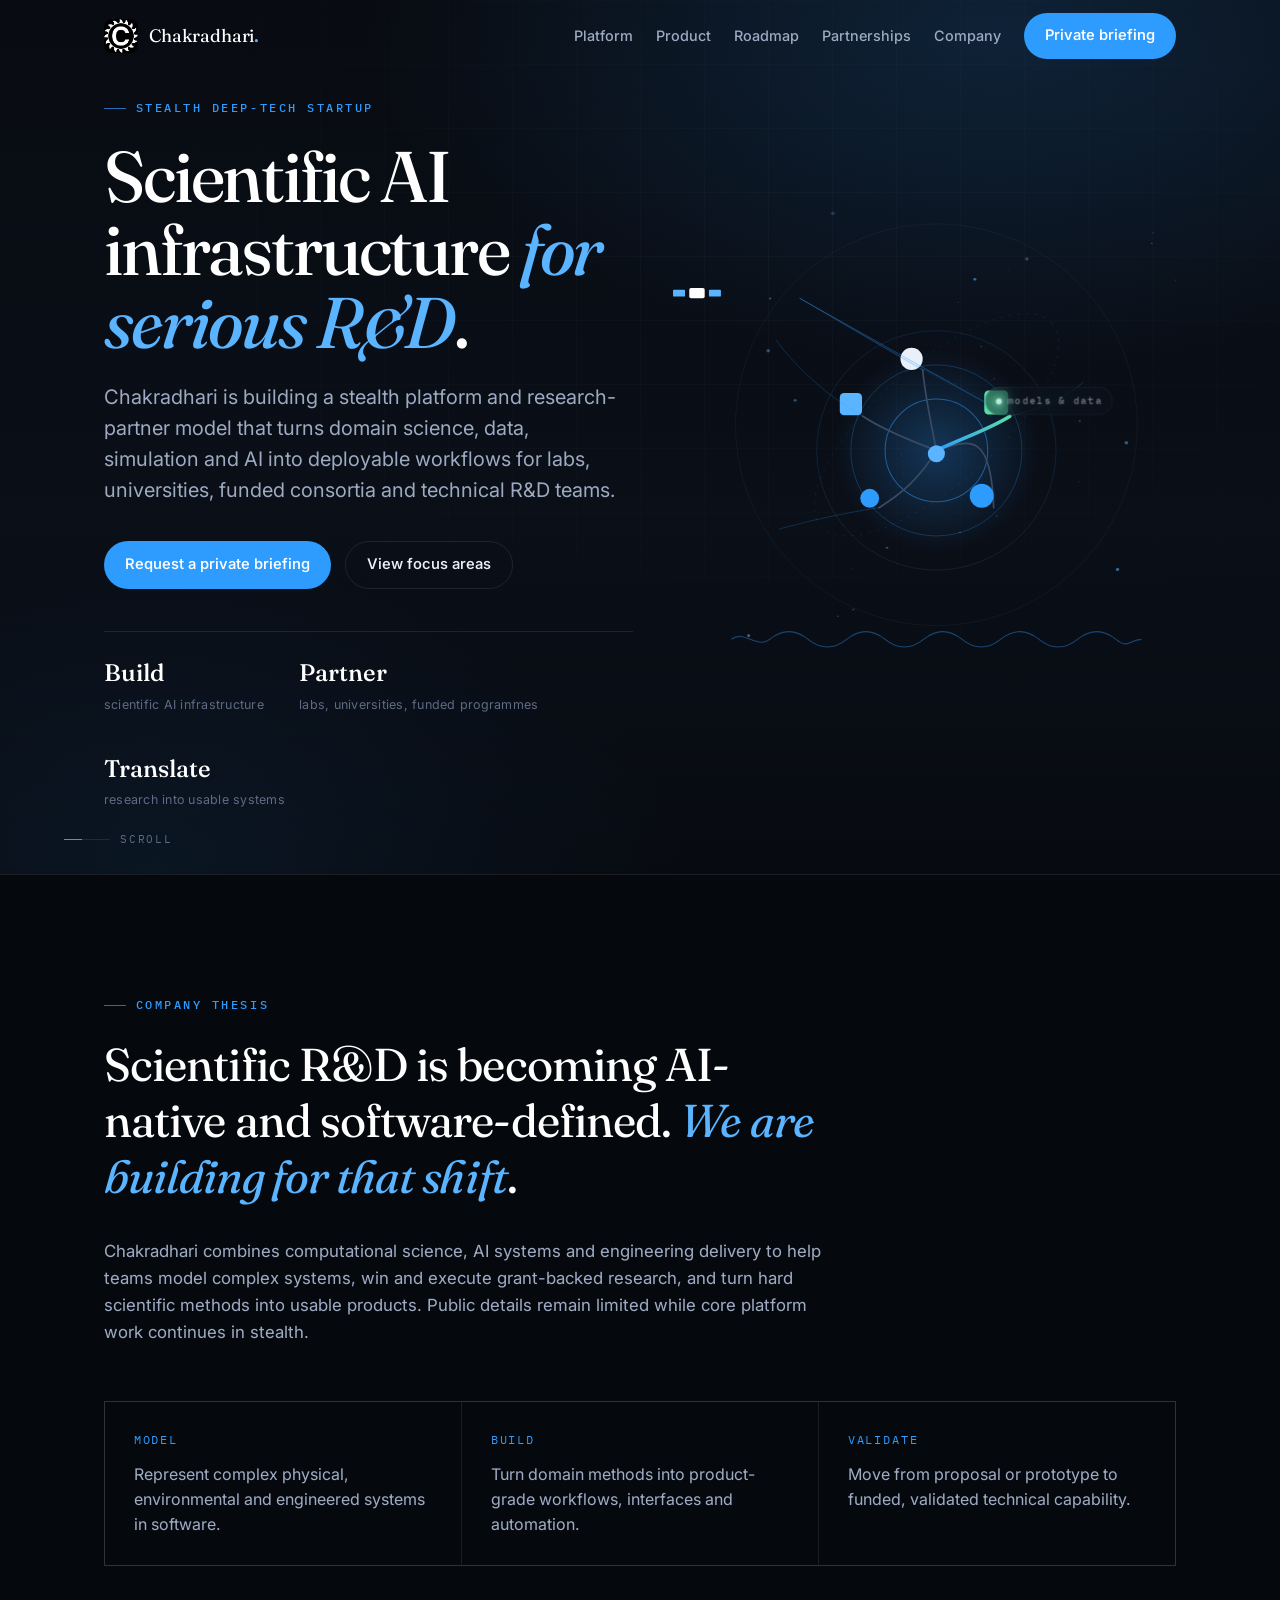
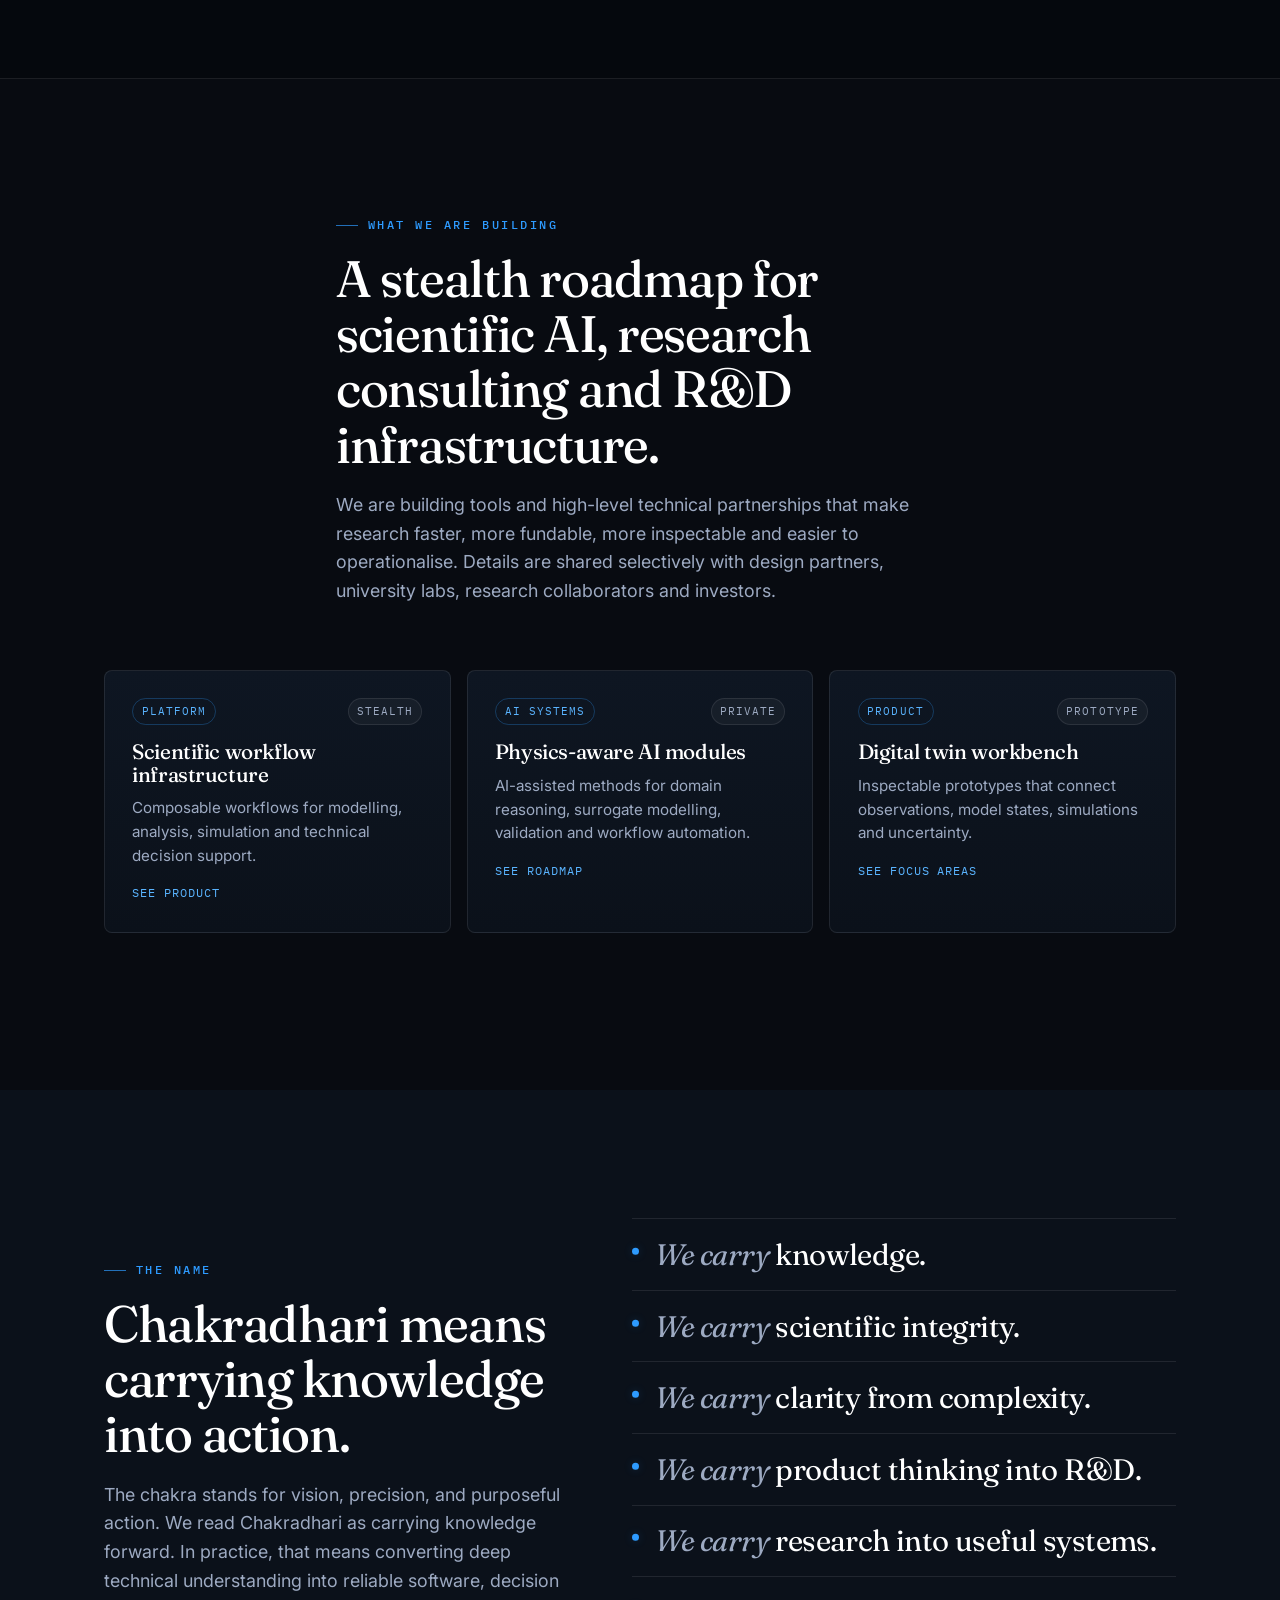
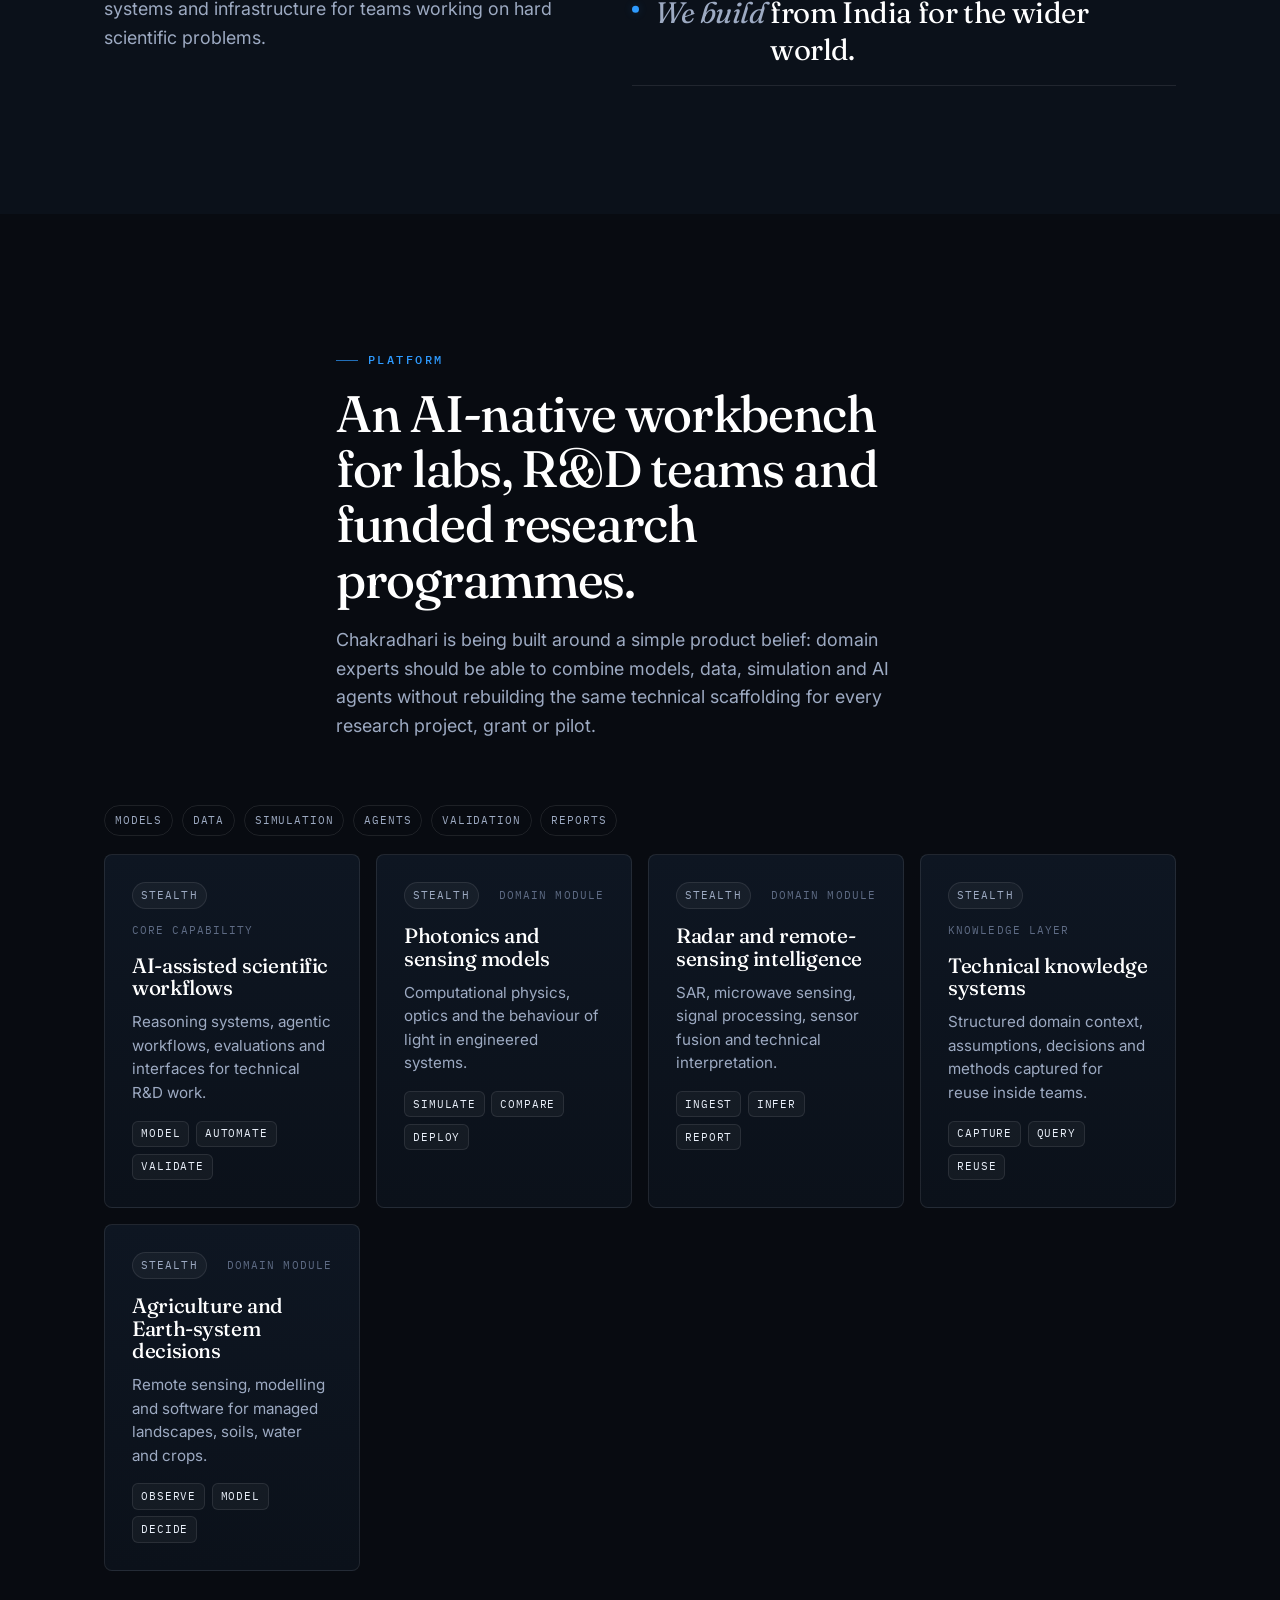
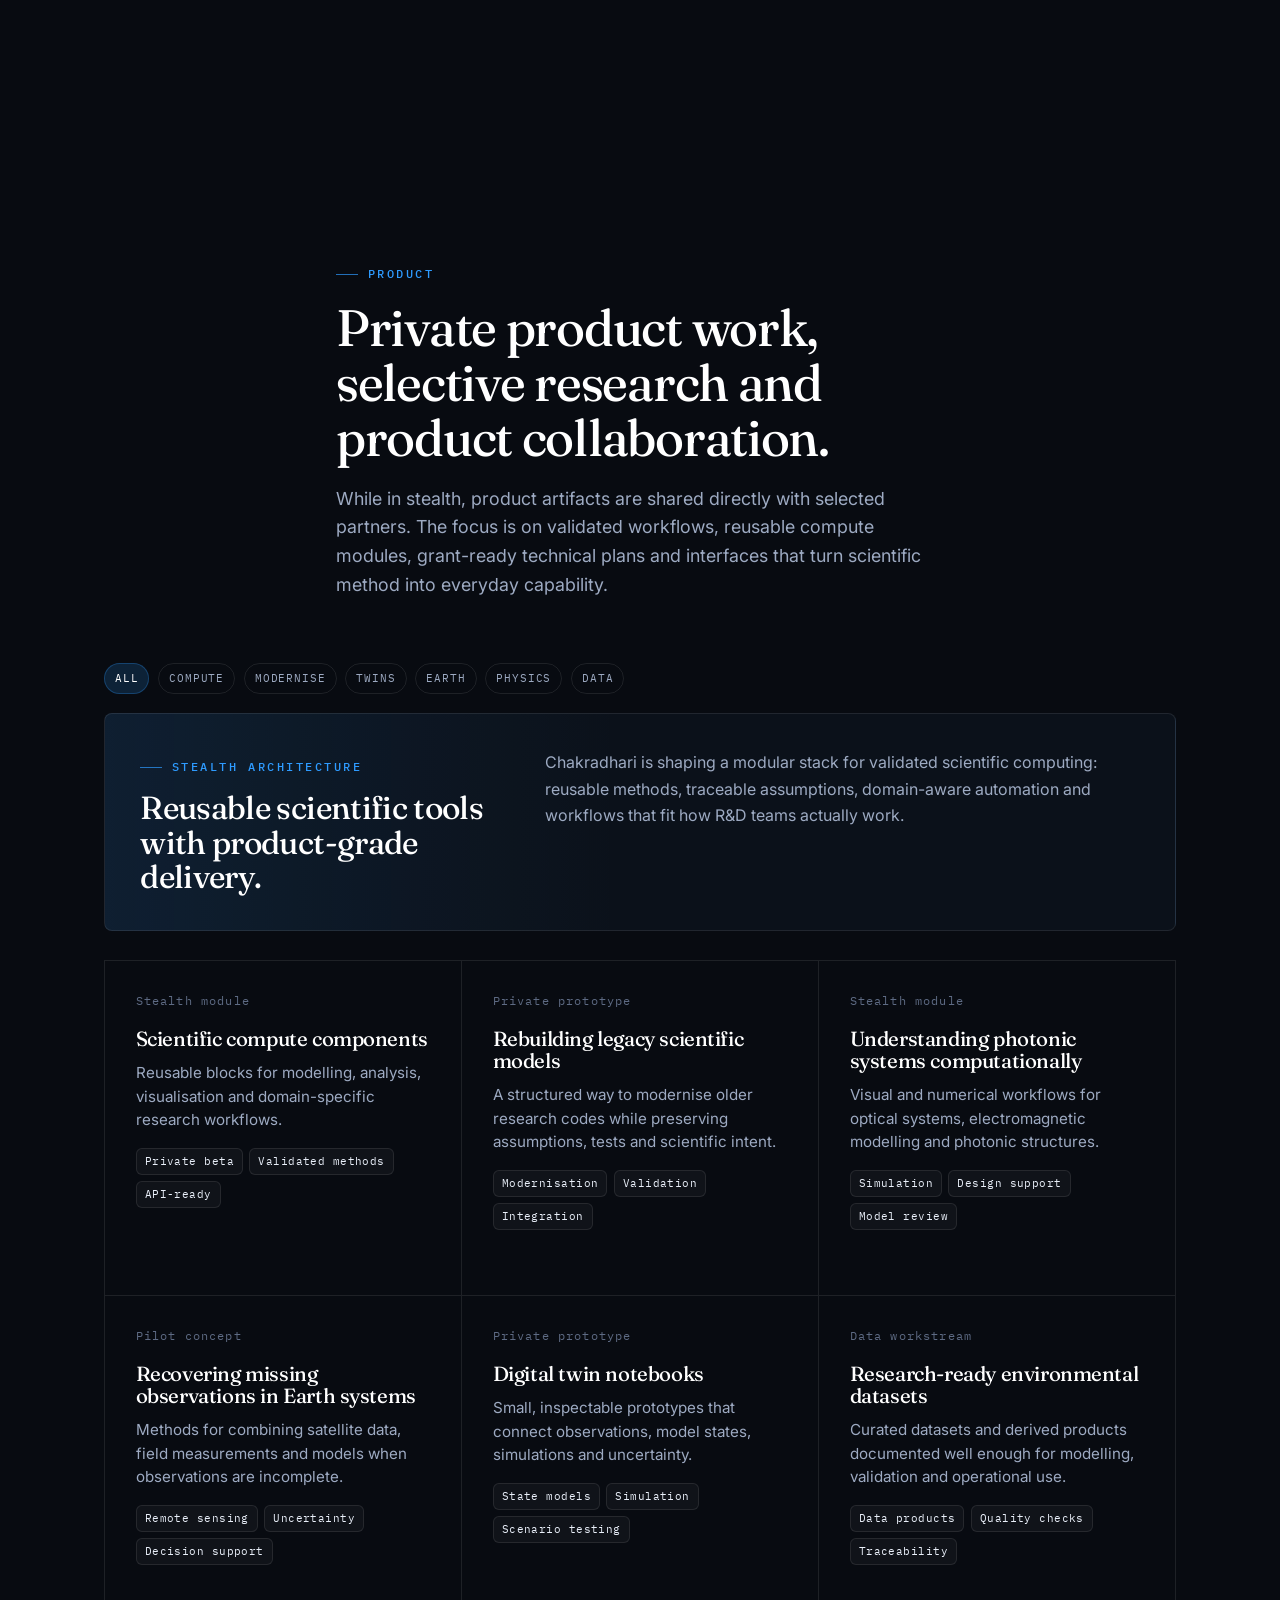
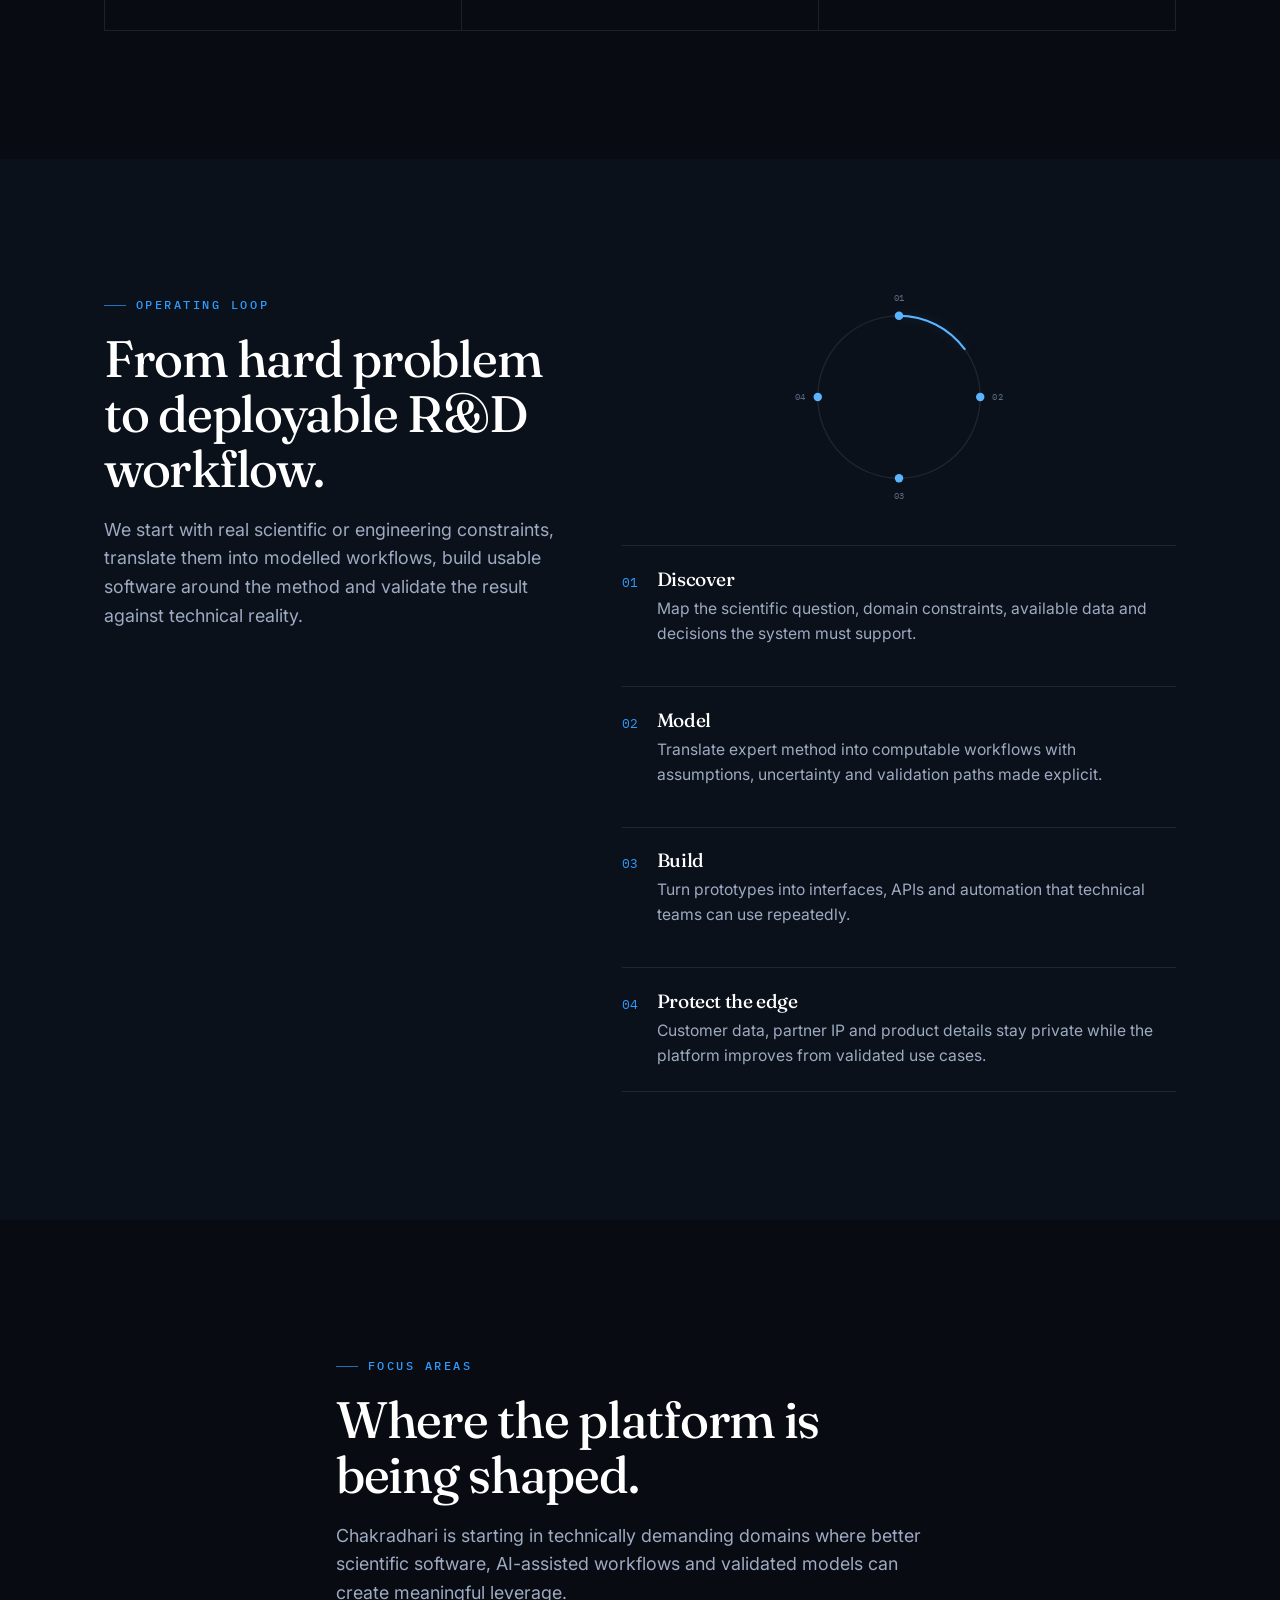
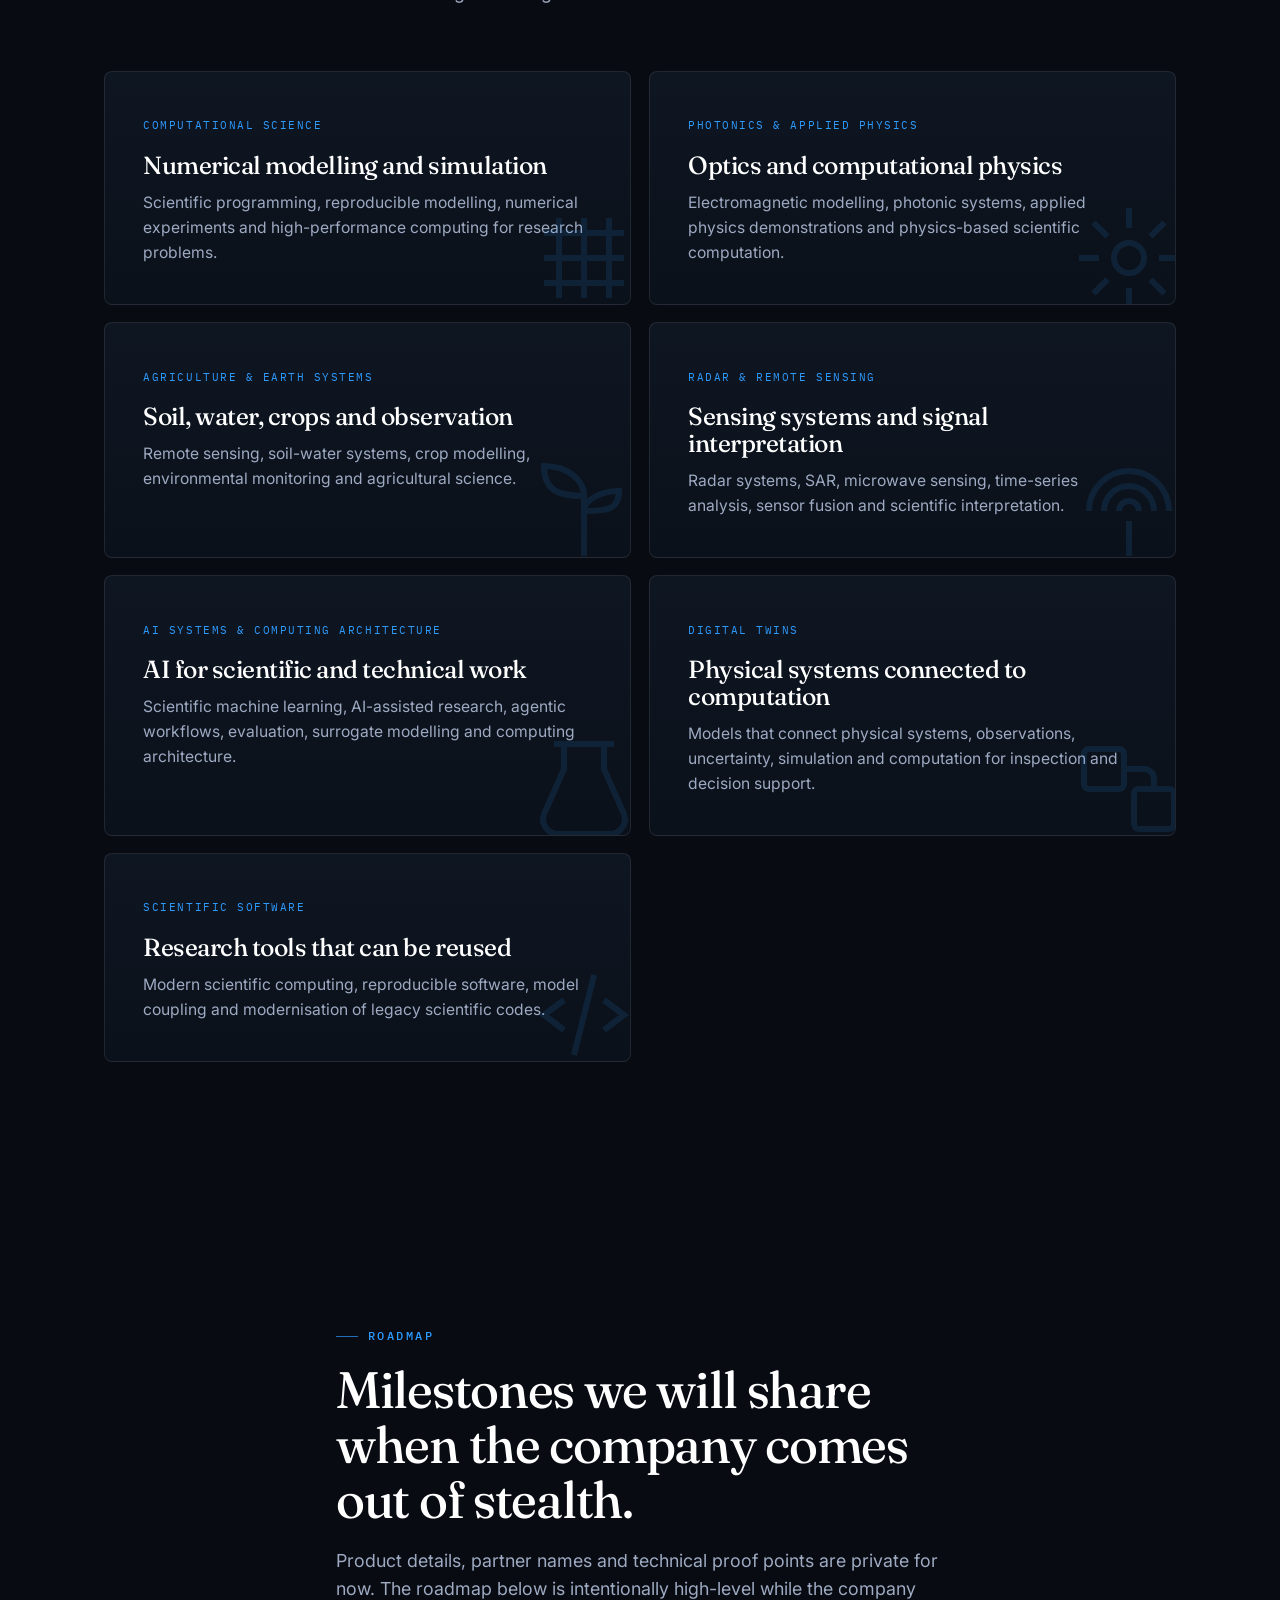
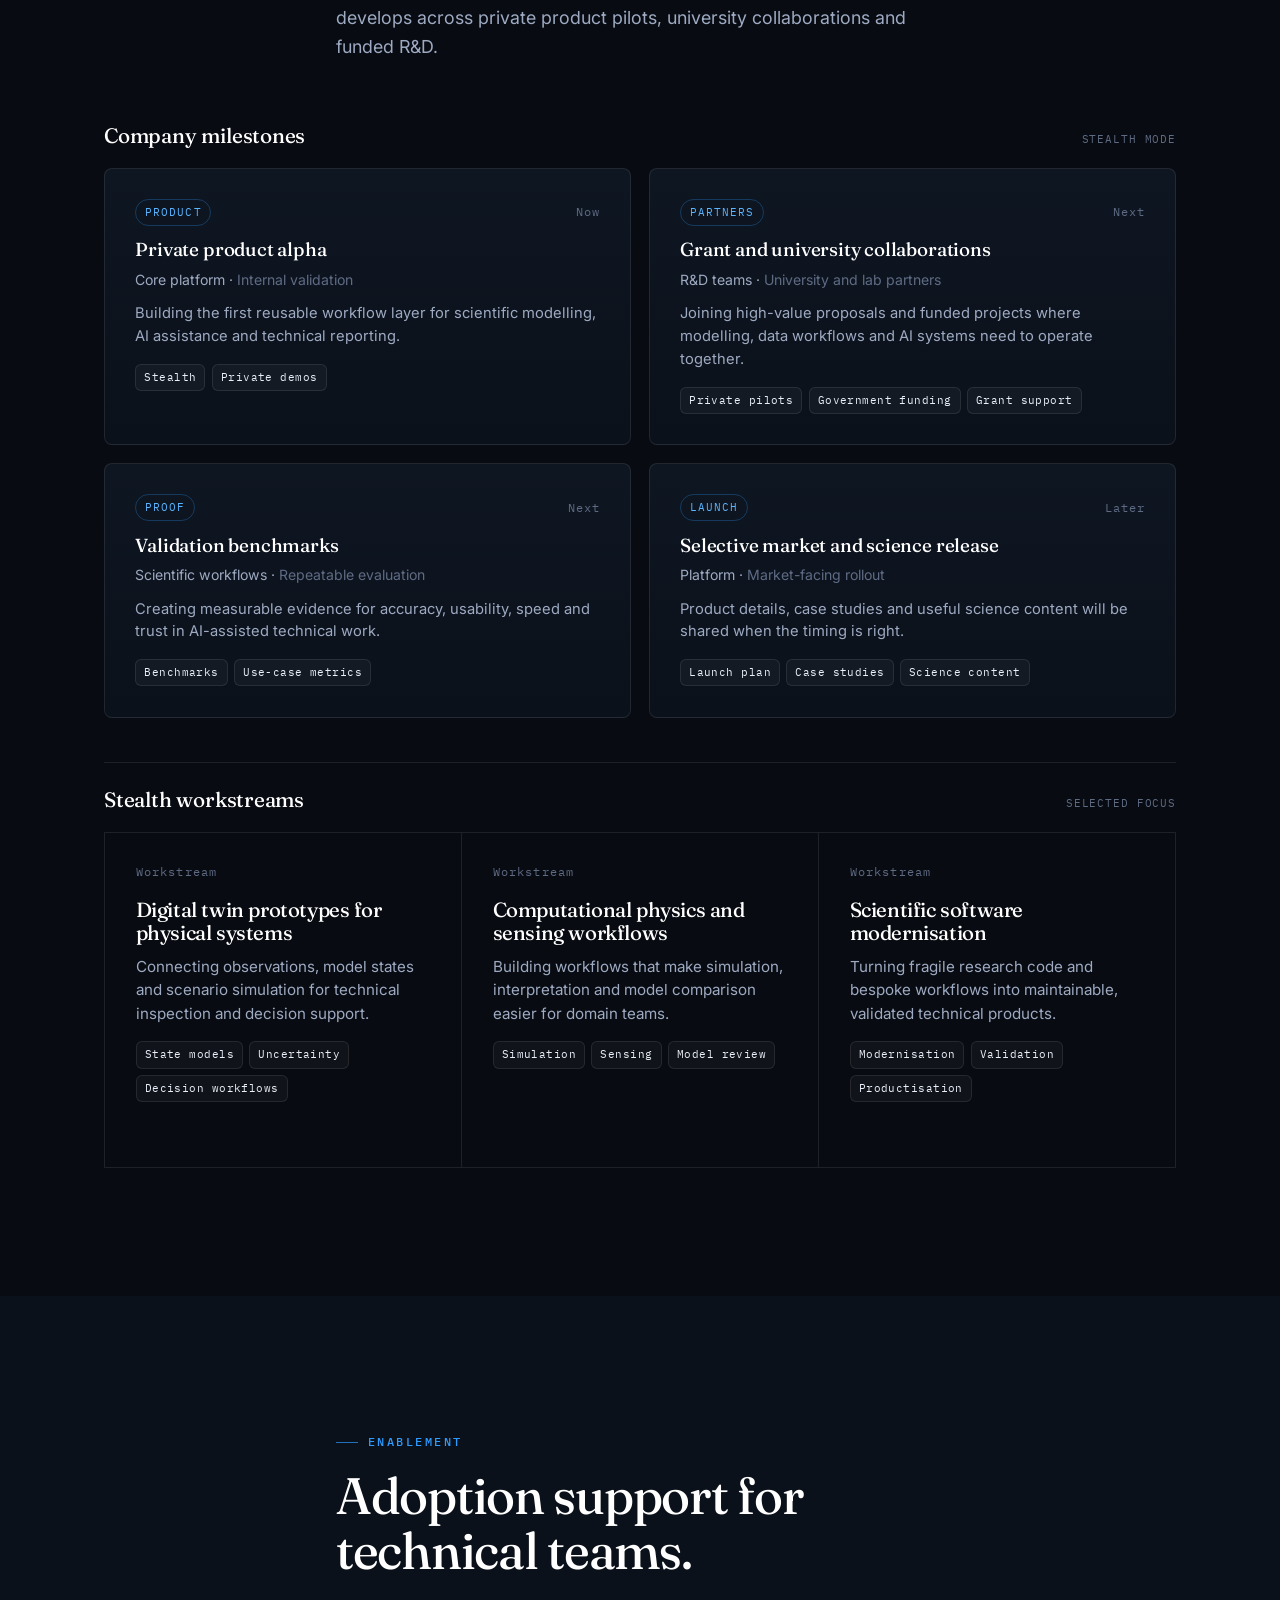
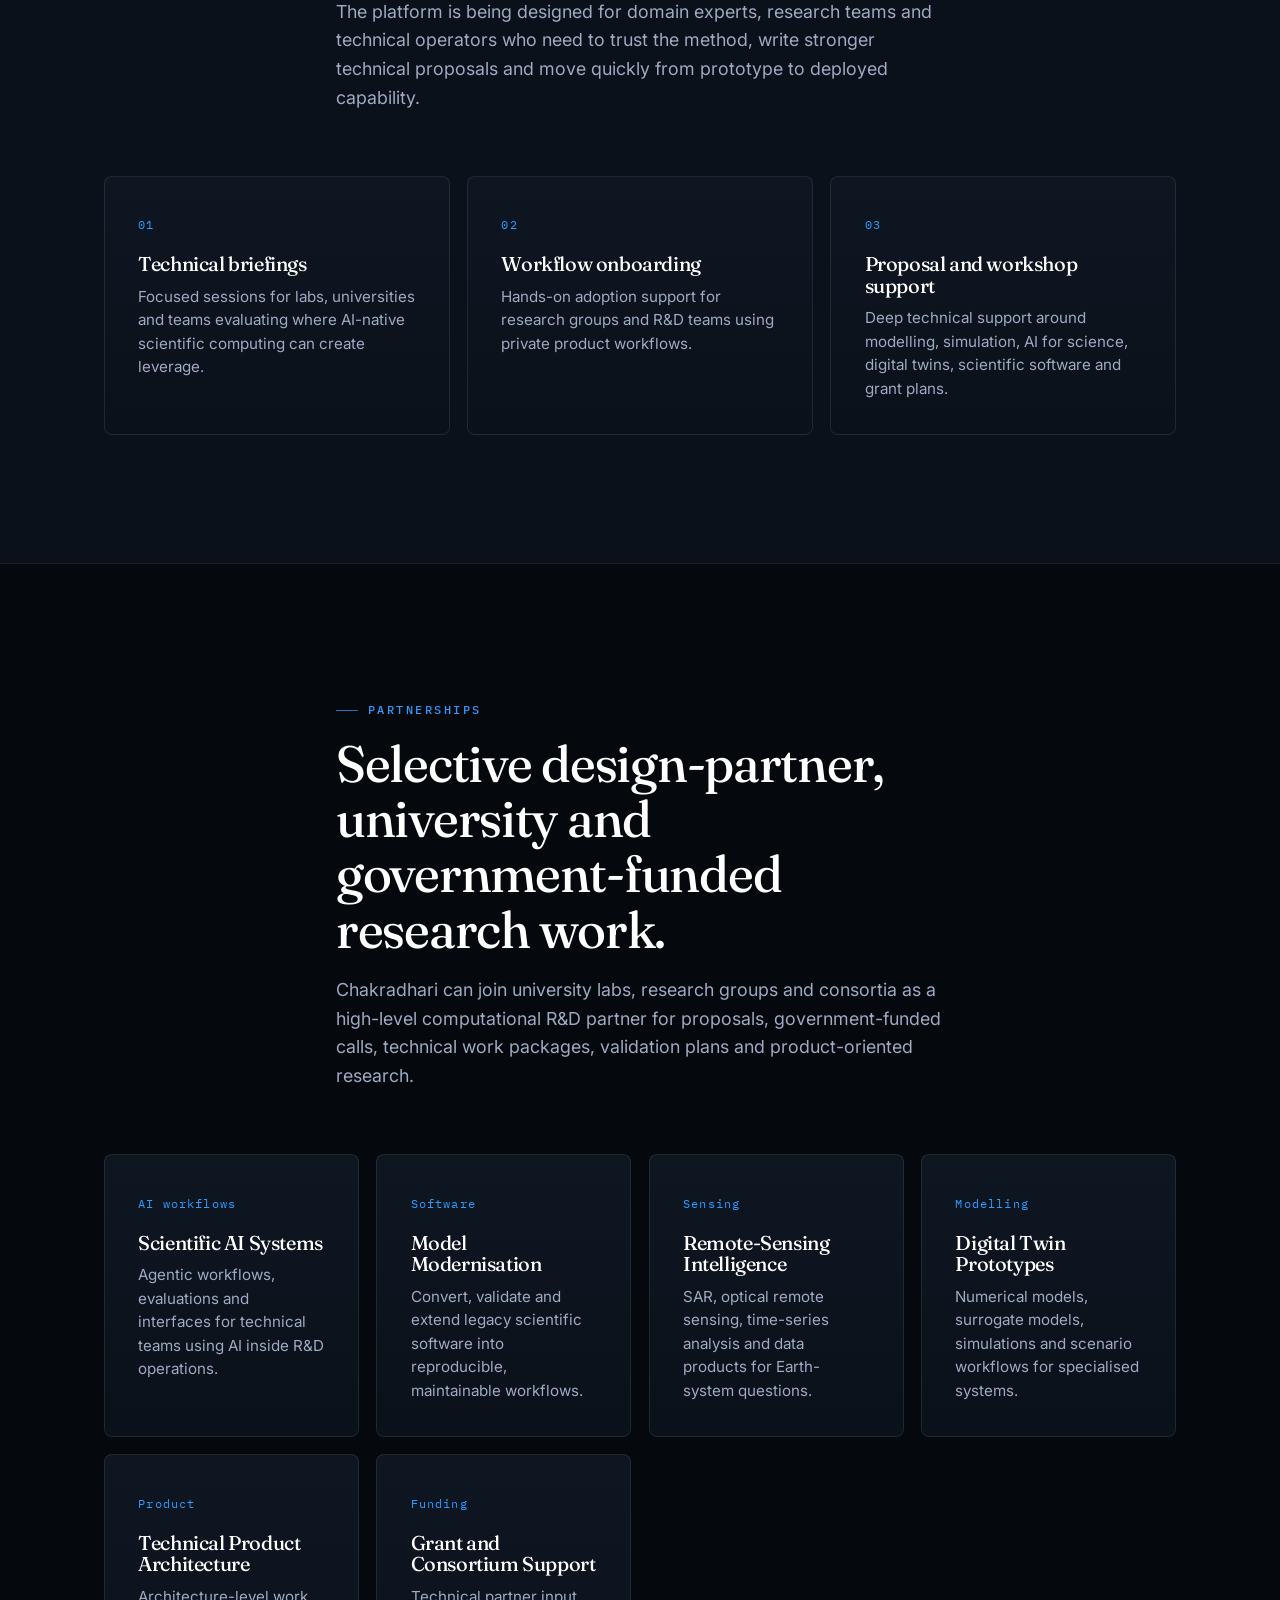
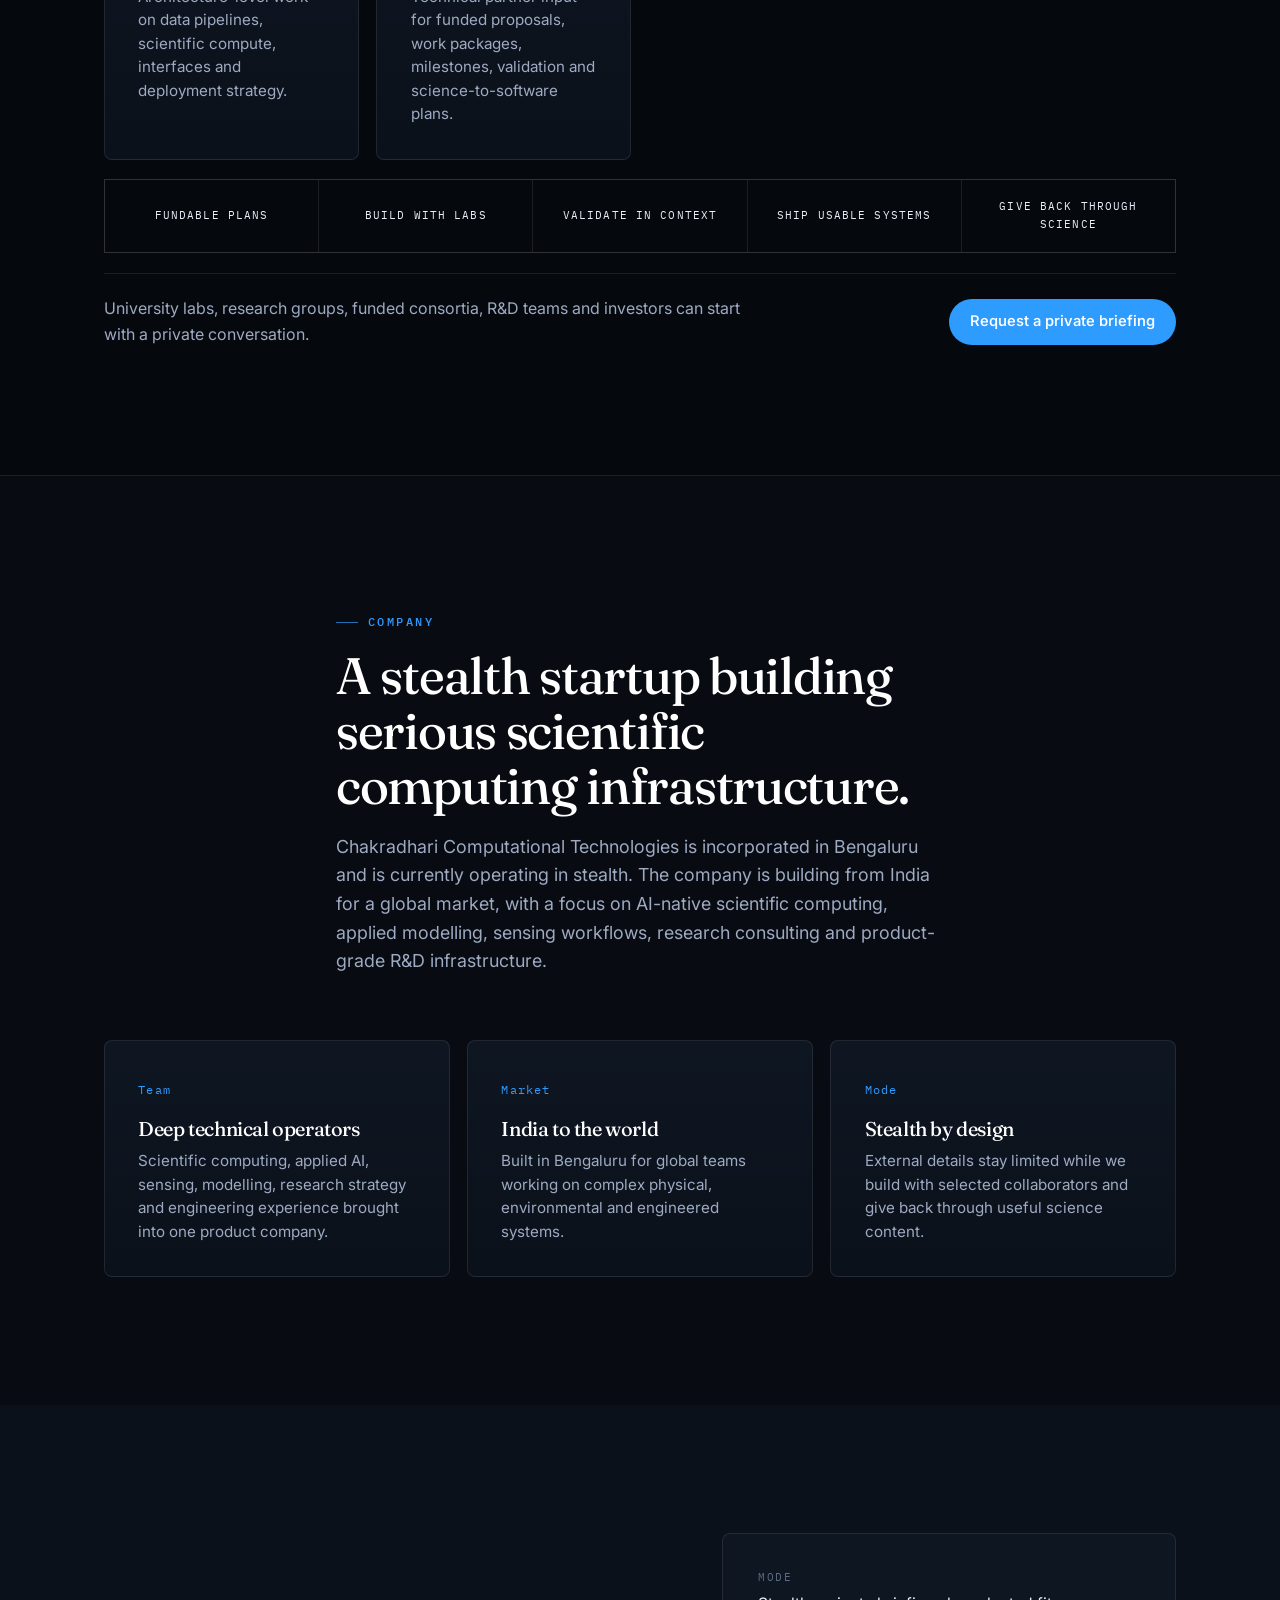
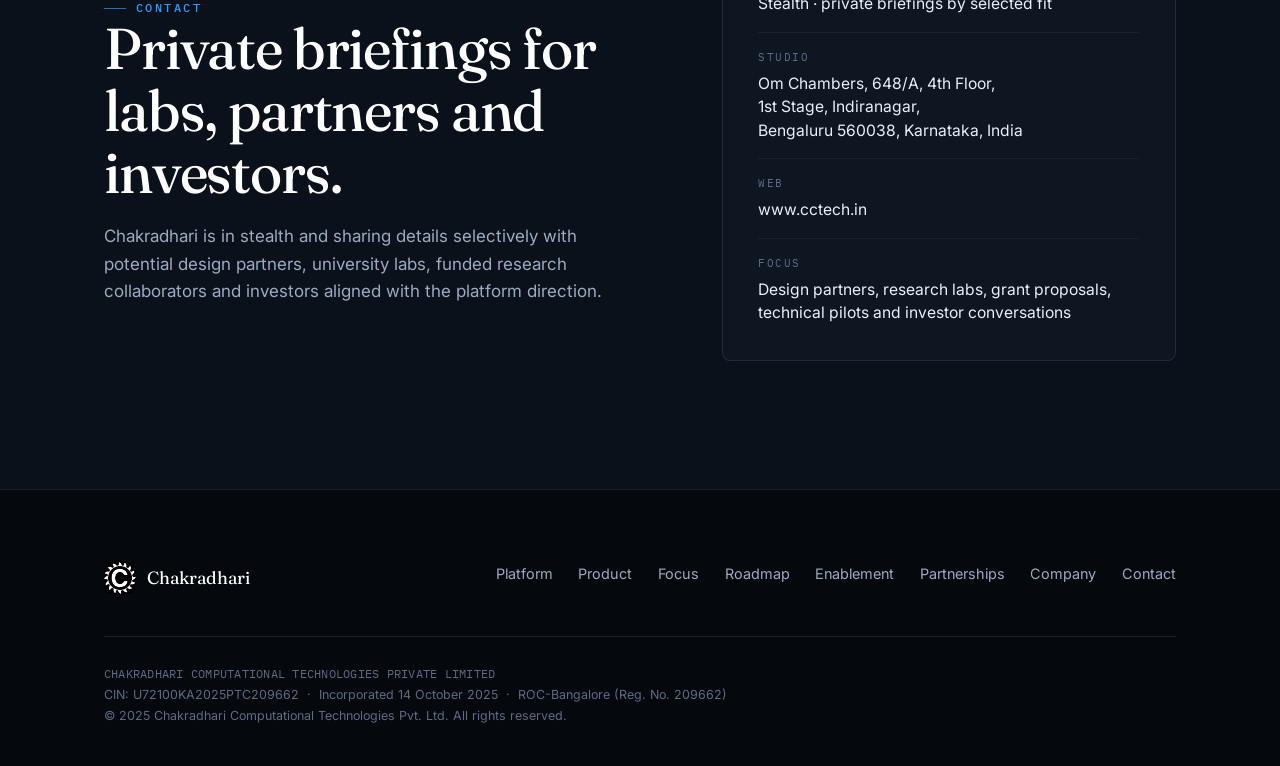
==== commit 67b8f43f: "update2" ====
--- a/index.html
+++ b/index.html
@@ -3,9 +3,9 @@
 <head>
   <meta charset="UTF-8" />
   <meta name="viewport" content="width=device-width, initial-scale=1.0" />
-  <meta name="description" content="Chakradhari Computational Technologies is a science-and-engineering knowledge company and applied R&D studio. We explain science, build tools, and work on difficult scientific problems." />
+  <meta name="description" content="Chakradhari Computational Technologies is a stealth computational technology startup and research partner building AI-native scientific computing infrastructure for technical R&amp;D teams, university labs and funded research collaborations." />
   <meta name="theme-color" content="#080B11" />
-  <title>Chakradhari Computational Technologies · Science, Engineering and Applied R&D</title>
+  <title>Chakradhari Computational Technologies · Stealth Scientific AI Startup</title>
   <script>
     try {
       if (sessionStorage.getItem('cctech-intro-seen') === '1') {
@@ -16,7 +16,7 @@
 
   <link rel="preconnect" href="https://fonts.googleapis.com">
   <link rel="preconnect" href="https://fonts.gstatic.com" crossorigin>
-  <link href="https://fonts.googleapis.com/css2?family=Fraunces:ital,opsz,wght@0,9..144,400..600;1,9..144,400..500&family=Inter:wght@400;500;600;700;800&family=IBM+Plex+Mono:wght@400;500&display=swap" rel="stylesheet">
+  <link href="https://fonts.googleapis.com/css2?family=Fraunces:ital,opsz,wght@0,9..144,400..600;1,9..144,400..500&amp;family=Inter:wght@400;500;600;700;800&amp;family=IBM+Plex+Mono:wght@400;500&amp;display=swap" rel="stylesheet">
 
   <link rel="stylesheet" href="css/global.css">
   <link rel="stylesheet" href="css/site.css">
@@ -46,15 +46,12 @@
       </a>
 
       <nav class="nav" id="nav">
-        <a href="#explore" class="nav-link">Explore</a>
-        <a href="#open-lab" class="nav-link">Open Lab</a>
-        <a href="#research" class="nav-link">Research</a>
-        <a href="#work-with-us" class="nav-link">Work With Us</a>
-        <a href="#about" class="nav-link">About</a>
-        <a href="https://github.com/sraocodes" class="nav-icon gh" target="_blank" rel="noopener" aria-label="Chakradhari founders on GitHub" title="GitHub">
-          <svg viewBox="0 0 24 24" aria-hidden="true"><path d="M12 2a10 10 0 0 0-3.16 19.49c.5.09.68-.22.68-.48v-1.7c-2.78.6-3.37-1.34-3.37-1.34-.46-1.16-1.11-1.47-1.11-1.47-.9-.62.07-.6.07-.6 1 .07 1.53 1.03 1.53 1.03.9 1.53 2.34 1.09 2.91.83.09-.65.35-1.09.63-1.34-2.22-.25-4.56-1.11-4.56-4.95 0-1.09.39-1.99 1.03-2.69-.1-.25-.45-1.27.1-2.65 0 0 .84-.27 2.75 1.03a9.5 9.5 0 0 1 5 0c1.9-1.3 2.75-1.03 2.75-1.03.55 1.38.2 2.4.1 2.65.64.7 1.03 1.6 1.03 2.69 0 3.85-2.35 4.7-4.58 4.94.36.31.68.92.68 1.85v2.75c0 .26.18.58.69.48A10 10 0 0 0 12 2Z"/></svg>
-        </a>
-        <a href="#contact" class="btn btn-primary">Discuss a problem</a>
+        <a href="#explore" class="nav-link">Platform</a>
+        <a href="#open-lab" class="nav-link">Product</a>
+        <a href="#research" class="nav-link">Roadmap</a>
+        <a href="#work-with-us" class="nav-link">Partnerships</a>
+        <a href="#about" class="nav-link">Company</a>
+        <a href="#contact" class="btn btn-primary">Private briefing</a>
       </nav>
 
       <button class="menu-toggle" aria-label="Toggle menu" aria-expanded="false">
@@ -69,24 +66,24 @@
     <section class="hero">
       <div class="wrap hero-grid">
         <div class="hero-copy">
-          <span class="eyebrow" data-reveal>Open scientific knowledge, sustained by applied work</span>
+          <span class="eyebrow" data-reveal>Stealth deep-tech startup</span>
           <h1 data-reveal>
-            Science, openly explored.
-            <span class="accent">Seriously applied</span>.
+            Scientific AI infrastructure
+            <span class="accent">for serious R&amp;D</span>.
           </h1>
           <p class="hero-lead" data-reveal>
-            Chakradhari Computational Technologies explains difficult science, builds
-            tools in the open, and works with researchers and organisations to solve
-            specialised scientific problems.
+            Chakradhari is building a stealth platform and research-partner model that
+            turns domain science, data, simulation and AI into deployable workflows for
+            labs, universities, funded consortia and technical R&amp;D teams.
           </p>
           <div class="hero-cta" data-reveal>
-            <a href="#explore" class="btn btn-primary">Explore our science</a>
-            <a href="#work-with-us" class="btn btn-ghost">Work with us</a>
+            <a href="#contact" class="btn btn-primary">Request a private briefing</a>
+            <a href="#scientific-worlds" class="btn btn-ghost">View focus areas</a>
           </div>
           <div class="hero-meta" data-reveal>
-            <div class="m"><b>Explain</b><span>videos, articles, teaching</span></div>
-            <div class="m"><b>Build</b><span>software, models, notebooks</span></div>
-            <div class="m"><b>Apply</b><span>consulting, architecture, R&amp;D</span></div>
+            <div class="m"><b>Build</b><span>scientific AI infrastructure</span></div>
+            <div class="m"><b>Partner</b><span>labs, universities, funded programmes</span></div>
+            <div class="m"><b>Translate</b><span>research into usable systems</span></div>
           </div>
         </div>
 
@@ -187,13 +184,13 @@
             <i></i> models &amp; data
           </span>
           <span class="data-chip"      style="left:6%;  top:64%">
-            <i></i> open notebooks
+            <i></i> private beta
           </span>
           <span class="data-chip accent" style="left:70%; top:16%">
             <i></i> simulation
           </span>
           <span class="data-chip"      style="left:2%;  top:30%">
-            <i></i> research notes
+            <i></i> AI workflows
           </span>
         </div>
       </div>
@@ -204,29 +201,29 @@
     <!-- ============ STATEMENT ============ -->
     <section class="statement" id="pillars">
       <div class="wrap">
-        <span class="eyebrow" data-reveal>Three-part model</span>
+        <span class="eyebrow" data-reveal>Company thesis</span>
         <p data-reveal>
-          Learn. Explain. Build. Apply. Learn again.
-          <em>Share back</em>.
+          Scientific R&amp;D is becoming AI-native and software-defined.
+          <em>We are building for that shift</em>.
         </p>
         <p class="sub" data-reveal>
-          We investigate scientific and engineering ideas seriously, explain them publicly,
-          build examples around them, and apply the same depth to difficult projects. What
-          can responsibly be made open comes back as better teaching, tools and public
-          scientific knowledge.
+          Chakradhari combines computational science, AI systems and engineering delivery
+          to help teams model complex systems, win and execute grant-backed research, and
+          turn hard scientific methods into usable products. Public details remain limited
+          while core platform work continues in stealth.
         </p>
         <div class="pillar-strip" data-reveal-stagger>
           <article>
-            <span>Explain</span>
-            <p>We make difficult science accessible through videos, articles, courses and conversations.</p>
+            <span>Model</span>
+            <p>Represent complex physical, environmental and engineered systems in software.</p>
           </article>
           <article>
             <span>Build</span>
-            <p>We turn ideas into open tools, working demonstrations, models, notebooks and code.</p>
+            <p>Turn domain methods into product-grade workflows, interfaces and automation.</p>
           </article>
           <article>
-            <span>Apply</span>
-            <p>We work with organisations on problems that need deeper scientific and engineering involvement.</p>
+            <span>Validate</span>
+            <p>Move from proposal or prototype to funded, validated technical capability.</p>
           </article>
         </div>
       </div>
@@ -235,11 +232,13 @@
     <!-- ============ FEATURED SCIENTIFIC WORK ============ -->
     <section class="band featured-band" id="featured">
       <div class="wrap section-head" data-reveal>
-        <span class="eyebrow">Featured work</span>
-        <h2>A sample of what Chakradhari is producing.</h2>
+        <span class="eyebrow">What we are building</span>
+        <h2>A stealth roadmap for scientific AI, research consulting and R&amp;D infrastructure.</h2>
         <p>
-          Video, code, notebooks and research notes are different windows into the same
-          laboratory. This set will grow as Explore, Open Lab and Research fill out.
+          We are building tools and high-level technical partnerships that make research
+          faster, more fundable, more inspectable and easier to operationalise. Details
+          are shared selectively with design partners, university labs, research
+          collaborators and investors.
         </p>
       </div>
 
@@ -248,32 +247,32 @@
 
           <article class="channel-card">
             <div class="channel-top">
-              <span class="content-badge">Open source</span>
-              <span class="status">Planned</span>
-            </div>
-            <h3>Scientific Python toolboxes</h3>
-            <p>Reusable components for modelling, analysis and visualisation, released openly where appropriate.</p>
-            <a href="#open-lab">See Open Lab</a>
+              <span class="content-badge">Platform</span>
+              <span class="status">Stealth</span>
+            </div>
+            <h3>Scientific workflow infrastructure</h3>
+            <p>Composable workflows for modelling, analysis, simulation and technical decision support.</p>
+            <a href="#open-lab">See Product</a>
           </article>
 
           <article class="channel-card">
             <div class="channel-top">
-              <span class="content-badge">Paper</span>
-              <span class="status">Placeholder</span>
-            </div>
-            <h3>[Founder publication — placeholder]</h3>
-            <p>A sample structure for a founder publication, ready to be replaced with a real paper, summary and DOI.</p>
-            <a href="#research">See Research</a>
+              <span class="content-badge">AI systems</span>
+              <span class="status">Private</span>
+            </div>
+            <h3>Physics-aware AI modules</h3>
+            <p>AI-assisted methods for domain reasoning, surrogate modelling, validation and workflow automation.</p>
+            <a href="#research">See Roadmap</a>
           </article>
 
           <article class="channel-card">
             <div class="channel-top">
-              <span class="content-badge">Notebook</span>
-              <span class="status">Planned</span>
-            </div>
-            <h3>Digital twin notebooks</h3>
-            <p>Small, inspectable prototypes connecting observations, model states and uncertainty.</p>
-            <a href="#open-lab">See Open Lab</a>
+              <span class="content-badge">Product</span>
+              <span class="status">Prototype</span>
+            </div>
+            <h3>Digital twin workbench</h3>
+            <p>Inspectable prototypes that connect observations, model states, simulations and uncertainty.</p>
+            <a href="#scientific-worlds">See Focus Areas</a>
           </article>
 
         </div>
@@ -285,12 +284,12 @@
       <div class="wrap ethos-grid">
         <div class="section-head" data-reveal style="margin-bottom:0">
           <span class="eyebrow">The name</span>
-          <h2>Chakradhari means carrying knowledge.</h2>
+          <h2>Chakradhari means carrying knowledge into action.</h2>
           <p>
             The chakra stands for vision, precision, and purposeful action. We read
-            Chakradhari as carrying knowledge forward. In practice that means studying
-            difficult scientific ideas, explaining them openly, building tools around them,
-            and applying them with care when organisations need real systems.
+            Chakradhari as carrying knowledge forward. In practice, that means converting
+            deep technical understanding into reliable software, decision systems and
+            infrastructure for teams working on hard scientific problems.
           </p>
         </div>
 
@@ -298,175 +297,171 @@
           <li><span class="lead">We carry</span> knowledge.</li>
           <li><span class="lead">We carry</span> scientific integrity.</li>
           <li><span class="lead">We carry</span> clarity from complexity.</li>
-          <li><span class="lead">We carry</span> open tools into practice.</li>
+          <li><span class="lead">We carry</span> product thinking into R&amp;D.</li>
           <li><span class="lead">We carry</span> research into useful systems.</li>
           <li><span class="lead">We build</span> from India for the wider world.</li>
         </ul>
       </div>
     </section>
 
-    <!-- ============ EXPLORE ============ -->
+    <!-- ============ PLATFORM ============ -->
     <section class="band" id="explore">
       <div class="wrap section-head" data-reveal>
-        <span class="eyebrow">Explore</span>
-        <h2>Public science from Chakradhari.</h2>
+        <span class="eyebrow">Platform</span>
+        <h2>An AI-native workbench for labs, R&amp;D teams and funded research programmes.</h2>
         <p>
-          We believe scientific expertise should be demonstrated, not advertised. Explore
-          is where our public explanations gather: videos, articles, papers, notes,
-          demonstrations, podcasts and scientist conversations.
+          Chakradhari is being built around a simple product belief: domain experts should
+          be able to combine models, data, simulation and AI agents without rebuilding the
+          same technical scaffolding for every research project, grant or pilot.
         </p>
       </div>
 
       <div class="wrap">
         <div class="lab-toolbar" data-reveal>
-          <span>Videos</span>
-          <span>Articles</span>
-          <span>Papers</span>
-          <span>Notes</span>
-          <span>Interviews</span>
-          <span>Podcasts</span>
+          <span>Models</span>
+          <span>Data</span>
+          <span>Simulation</span>
+          <span>Agents</span>
+          <span>Validation</span>
+          <span>Reports</span>
         </div>
 
         <div class="channel-grid" data-reveal-stagger>
           <article class="channel-card">
             <div class="channel-top">
-              <span class="status">In development</span>
-              <span class="channel-type">Future Chakradhari channel</span>
-            </div>
-            <h3>AI &amp; AGI Systems</h3>
-            <p>Reasoning systems, AI architecture, agentic workflows, evaluations and the limits of current models.</p>
-            <div class="channel-path"><span>Watch</span><span>Build</span><span>Go deeper</span></div>
+              <span class="status">Stealth</span>
+              <span class="channel-type">Core capability</span>
+            </div>
+            <h3>AI-assisted scientific workflows</h3>
+            <p>Reasoning systems, agentic workflows, evaluations and interfaces for technical R&amp;D work.</p>
+            <div class="channel-path"><span>Model</span><span>Automate</span><span>Validate</span></div>
           </article>
 
           <article class="channel-card">
             <div class="channel-top">
-              <span class="status">In development</span>
-              <span class="channel-type">Future Chakradhari channel</span>
-            </div>
-            <h3>Photoniverse</h3>
-            <p>Photonics, optics, computational physics and the behaviour of light in engineered systems.</p>
-            <div class="channel-path"><span>Watch</span><span>Build</span><span>Go deeper</span></div>
+              <span class="status">Stealth</span>
+              <span class="channel-type">Domain module</span>
+            </div>
+            <h3>Photonics and sensing models</h3>
+            <p>Computational physics, optics and the behaviour of light in engineered systems.</p>
+            <div class="channel-path"><span>Simulate</span><span>Compare</span><span>Deploy</span></div>
           </article>
 
           <article class="channel-card">
             <div class="channel-top">
-              <span class="status">In development</span>
-              <span class="channel-type">Future Chakradhari channel</span>
-            </div>
-            <h3>Radar &amp; Sensing</h3>
-            <p>Radar physics, SAR, microwave sensing, signal processing and scientific applications.</p>
-            <div class="channel-path"><span>Watch</span><span>Build</span><span>Go deeper</span></div>
+              <span class="status">Stealth</span>
+              <span class="channel-type">Domain module</span>
+            </div>
+            <h3>Radar and remote-sensing intelligence</h3>
+            <p>SAR, microwave sensing, signal processing, sensor fusion and technical interpretation.</p>
+            <div class="channel-path"><span>Ingest</span><span>Infer</span><span>Report</span></div>
           </article>
 
           <article class="channel-card">
             <div class="channel-top">
-              <span class="status">In development</span>
-              <span class="channel-type">Future Chakradhari format</span>
-            </div>
-            <h3>Scientist Conversations</h3>
-            <p>Researchers discussing the ideas, methods and judgement behind their actual work.</p>
-            <div class="channel-path"><span>Watch</span><span>Read</span><span>Go deeper</span></div>
+              <span class="status">Stealth</span>
+              <span class="channel-type">Knowledge layer</span>
+            </div>
+            <h3>Technical knowledge systems</h3>
+            <p>Structured domain context, assumptions, decisions and methods captured for reuse inside teams.</p>
+            <div class="channel-path"><span>Capture</span><span>Query</span><span>Reuse</span></div>
           </article>
 
           <article class="channel-card">
             <div class="channel-top">
-              <span class="status">In development</span>
-              <span class="channel-type">Future Chakradhari channel</span>
-            </div>
-            <h3>Agriculture &amp; Earth Systems</h3>
-            <p>Remote sensing, modelling and technologies for understanding managed landscapes, soils, water and crops.</p>
-            <div class="channel-path"><span>Watch</span><span>Build</span><span>Go deeper</span></div>
-          </article>
-        </div>
-      </div>
-    </section>
-
-    <!-- ============ OPEN LAB ============ -->
+              <span class="status">Stealth</span>
+              <span class="channel-type">Domain module</span>
+            </div>
+            <h3>Agriculture and Earth-system decisions</h3>
+            <p>Remote sensing, modelling and software for managed landscapes, soils, water and crops.</p>
+            <div class="channel-path"><span>Observe</span><span>Model</span><span>Decide</span></div>
+          </article>
+        </div>
+      </div>
+    </section>
+
+    <!-- ============ PRODUCT ============ -->
     <section class="band open-lab-band" id="open-lab">
       <div class="wrap section-head" data-reveal>
-        <span class="eyebrow">Open Lab</span>
-        <h2>Software, code, notebooks, models and experiments.</h2>
+        <span class="eyebrow">Product</span>
+        <h2>Private product work, selective research and product collaboration.</h2>
         <p>
-          Open Lab is where shared science becomes inspectable work. When useful and
-          responsible, we publish code, notebooks, datasets, simulations and research
-          tools so researchers can read the method, run the example and adapt the idea.
-          The list below is a plan for what Open Lab will hold — nothing here is live yet
-          except the code we publish directly on GitHub as it is written.
-        </p>
-        <a class="card-link" href="https://github.com/sraocodes" target="_blank" rel="noopener" style="margin-top:1rem;">Follow the code on GitHub</a>
+          While in stealth, product artifacts are shared directly with selected partners.
+          The focus is on validated workflows, reusable compute modules, grant-ready
+          technical plans and interfaces that turn scientific method into everyday capability.
+        </p>
       </div>
 
       <div class="wrap">
-        <div class="lab-toolbar filter-toolbar" data-reveal data-filter-target="#open-lab .cap-grid .cap" role="group" aria-label="Filter Open Lab by type">
+        <div class="lab-toolbar filter-toolbar" data-reveal data-filter-target="#open-lab .cap-grid .cap" role="group" aria-label="Filter product modules by type">
           <button type="button" class="filter-pill is-active" data-filter="all" aria-pressed="true">All</button>
-          <button type="button" class="filter-pill" data-filter="toolbox" aria-pressed="false">Toolboxes</button>
-          <button type="button" class="filter-pill" data-filter="code" aria-pressed="false">Code</button>
-          <button type="button" class="filter-pill" data-filter="notebook" aria-pressed="false">Notebooks</button>
-          <button type="button" class="filter-pill" data-filter="article" aria-pressed="false">Articles</button>
-          <button type="button" class="filter-pill" data-filter="video" aria-pressed="false">Video</button>
-          <button type="button" class="filter-pill" data-filter="dataset" aria-pressed="false">Datasets</button>
+          <button type="button" class="filter-pill" data-filter="toolbox" aria-pressed="false">Compute</button>
+          <button type="button" class="filter-pill" data-filter="code" aria-pressed="false">Modernise</button>
+          <button type="button" class="filter-pill" data-filter="notebook" aria-pressed="false">Twins</button>
+          <button type="button" class="filter-pill" data-filter="article" aria-pressed="false">Earth</button>
+          <button type="button" class="filter-pill" data-filter="video" aria-pressed="false">Physics</button>
+          <button type="button" class="filter-pill" data-filter="dataset" aria-pressed="false">Data</button>
         </div>
 
         <div class="toolbox-panel" data-reveal>
           <div>
-            <span class="eyebrow">Open toolboxes</span>
-            <h3>Reusable scientific tools, with serious applied support.</h3>
+            <span class="eyebrow">Stealth architecture</span>
+            <h3>Reusable scientific tools with product-grade delivery.</h3>
           </div>
           <p>
-            Where unrestricted reuse makes sense, Chakradhari toolboxes can be released
-            under permissive open-source licenses such as MIT. Organisations can then work
-            with us on validation, custom builds, integrations, hosted workflows, data
-            products and model development around those tools.
+            Chakradhari is shaping a modular stack for validated scientific computing:
+            reusable methods, traceable assumptions, domain-aware automation and workflows
+            that fit how R&amp;D teams actually work.
           </p>
         </div>
 
         <div class="cap-grid lab-grid" data-reveal-stagger>
 
           <article class="cap" data-domain="scientific-software" data-type="toolbox">
-            <span class="cap-no">Planned &middot; Placeholder</span>
-            <h3>Scientific Python toolboxes</h3>
-            <p>Reusable components for modelling, analysis, visualisation and research workflows, released openly where appropriate.</p>
-            <div class="resource-links"><span>MIT where suitable</span><span>Docs</span><span>GitHub</span></div>
+            <span class="cap-no">Stealth module</span>
+            <h3>Scientific compute components</h3>
+            <p>Reusable blocks for modelling, analysis, visualisation and domain-specific research workflows.</p>
+            <div class="resource-links"><span>Private beta</span><span>Validated methods</span><span>API-ready</span></div>
             <svg class="cap-mark" viewBox="0 0 24 24" fill="none" stroke="currentColor" stroke-width="1.6"><path d="M8 9 4 12l4 3M16 9l4 3-4 3M14 4l-4 16"/></svg>
           </article>
 
           <article class="cap" data-domain="scientific-software" data-type="code">
-            <span class="cap-no">Planned &middot; Placeholder</span>
+            <span class="cap-no">Private prototype</span>
             <h3>Rebuilding legacy scientific models</h3>
-            <p>A reproducible format for modernising older research codes and documenting the assumptions behind them.</p>
-            <div class="resource-links"><span>Article</span><span>Notebook</span><span>GitHub</span></div>
+            <p>A structured way to modernise older research codes while preserving assumptions, tests and scientific intent.</p>
+            <div class="resource-links"><span>Modernisation</span><span>Validation</span><span>Integration</span></div>
             <svg class="cap-mark" viewBox="0 0 24 24" fill="none" stroke="currentColor" stroke-width="1.6"><path d="M8 9 4 12l4 3M16 9l4 3-4 3M14 4l-4 16"/></svg>
           </article>
 
           <article class="cap" data-domain="photonics" data-type="video">
-            <span class="cap-no">Planned &middot; Placeholder</span>
+            <span class="cap-no">Stealth module</span>
             <h3>Understanding photonic systems computationally</h3>
-            <p>Visual and numerical explanations of optical systems, electromagnetic modelling and photonic structures.</p>
-            <div class="resource-links"><span>Video</span><span>Simulation</span><span>Source code</span></div>
+            <p>Visual and numerical workflows for optical systems, electromagnetic modelling and photonic structures.</p>
+            <div class="resource-links"><span>Simulation</span><span>Design support</span><span>Model review</span></div>
             <svg class="cap-mark" viewBox="0 0 24 24" fill="none" stroke="currentColor" stroke-width="1.6"><circle cx="12" cy="12" r="8"/><path d="M4 12h16M12 4c3 3 3 13 0 16M12 4c-3 3-3 13 0 16"/></svg>
           </article>
 
           <article class="cap" data-domain="agriculture-earth-systems" data-type="article">
-            <span class="cap-no">Planned &middot; Placeholder</span>
+            <span class="cap-no">Pilot concept</span>
             <h3>Recovering missing observations in Earth systems</h3>
-            <p>Examples of how satellite data, field measurements and models can be combined when observations are incomplete.</p>
-            <div class="resource-links"><span>Article</span><span>Notebook</span><span>Dataset notes</span></div>
+            <p>Methods for combining satellite data, field measurements and models when observations are incomplete.</p>
+            <div class="resource-links"><span>Remote sensing</span><span>Uncertainty</span><span>Decision support</span></div>
             <svg class="cap-mark" viewBox="0 0 24 24" fill="none" stroke="currentColor" stroke-width="1.6"><path d="M6 3h12M6 21h12M8 3v5l-4 9a3 3 0 0 0 3 4h10a3 3 0 0 0 3-4l-4-9V3"/></svg>
           </article>
 
           <article class="cap" data-domain="digital-twins" data-type="notebook">
-            <span class="cap-no">Planned &middot; Placeholder</span>
+            <span class="cap-no">Private prototype</span>
             <h3>Digital twin notebooks</h3>
             <p>Small, inspectable prototypes that connect observations, model states, simulations and uncertainty.</p>
-            <div class="resource-links"><span>Notebook</span><span>Demo</span><span>Code</span></div>
+            <div class="resource-links"><span>State models</span><span>Simulation</span><span>Scenario testing</span></div>
             <svg class="cap-mark" viewBox="0 0 24 24" fill="none" stroke="currentColor" stroke-width="1.6"><rect x="3" y="4" width="8" height="8" rx="1"/><rect x="13" y="12" width="8" height="8" rx="1"/><path d="M11 8h4a2 2 0 0 1 2 2v2"/></svg>
           </article>
 
           <article class="cap" data-domain="agriculture-earth-systems" data-type="dataset">
-            <span class="cap-no">Planned &middot; Placeholder</span>
+            <span class="cap-no">Data workstream</span>
             <h3>Research-ready environmental datasets</h3>
-            <p>Curated public datasets and derived products, documented well enough for others to reuse in their own research.</p>
-            <div class="resource-links"><span>Dataset notes</span><span>Docs</span><span>GitHub</span></div>
+            <p>Curated datasets and derived products documented well enough for modelling, validation and operational use.</p>
+            <div class="resource-links"><span>Data products</span><span>Quality checks</span><span>Traceability</span></div>
             <svg class="cap-mark" viewBox="0 0 24 24" fill="none" stroke="currentColor" stroke-width="1.6"><ellipse cx="12" cy="6" rx="7" ry="3"/><path d="M5 6v6c0 1.7 3.1 3 7 3s7-1.3 7-3V6"/><path d="M5 12v6c0 1.7 3.1 3 7 3s7-1.3 7-3v-6"/></svg>
           </article>
 
@@ -478,13 +473,12 @@
     <section class="band approach" id="approach">
       <div class="wrap approach-grid">
         <div class="section-head" data-reveal style="margin-bottom:0">
-          <span class="eyebrow">The Chakradhari cycle</span>
-          <h2>Applied work makes the public work sharper.</h2>
+          <span class="eyebrow">Operating loop</span>
+          <h2>From hard problem to deployable R&amp;D workflow.</h2>
           <p>
-            We learn by preparing explanations, models and software. Applied projects then
-            expose us to real constraints. What can responsibly be shared comes back as
-            better teaching, reusable tools and clearer scientific notes — a loop, not a
-            one-way pipeline.
+            We start with real scientific or engineering constraints, translate them into
+            modelled workflows, build usable software around the method and validate the
+            result against technical reality.
           </p>
         </div>
 
@@ -504,29 +498,29 @@
             <div class="approach-item">
               <span class="idx">01</span>
               <div>
-                <h4>Learn</h4>
-                <p>We investigate subjects seriously before turning them into a video, model, notebook or article.</p>
+                <h4>Discover</h4>
+                <p>Map the scientific question, domain constraints, available data and decisions the system must support.</p>
               </div>
             </div>
             <div class="approach-item">
               <span class="idx">02</span>
               <div>
-                <h4>Explain and build</h4>
-                <p>Public explanations and open implementations make the thinking inspectable and useful beyond one project.</p>
+                <h4>Model</h4>
+                <p>Translate expert method into computable workflows with assumptions, uncertainty and validation paths made explicit.</p>
               </div>
             </div>
             <div class="approach-item">
               <span class="idx">03</span>
               <div>
-                <h4>Apply</h4>
-                <p>Organisations bring difficult versions of scientific, software, AI or modelling problems that need sustained attention.</p>
+                <h4>Build</h4>
+                <p>Turn prototypes into interfaces, APIs and automation that technical teams can use repeatedly.</p>
               </div>
             </div>
             <div class="approach-item">
               <span class="idx">04</span>
               <div>
-                <h4>Share back where possible</h4>
-                <p>Client data, proprietary designs and unpublished research stay private. General lessons can become public tools, notes and teaching.</p>
+                <h4>Protect the edge</h4>
+                <p>Customer data, partner IP and product details stay private while the platform improves from validated use cases.</p>
               </div>
             </div>
           </div>
@@ -537,12 +531,11 @@
     <!-- ============ SCIENTIFIC WORLDS ============ -->
     <section class="band" id="scientific-worlds">
       <div class="wrap section-head" data-reveal>
-        <span class="eyebrow">Scientific worlds</span>
-        <h2>The subjects travel across everything we do.</h2>
+        <span class="eyebrow">Focus areas</span>
+        <h2>Where the platform is being shaped.</h2>
         <p>
-          Domains are not departments or separate businesses. Each scientific world can
-          produce videos, articles, code, notebooks, courses, training and applied R&amp;D
-          engagements.
+          Chakradhari is starting in technically demanding domains where better scientific
+          software, AI-assisted workflows and validated models can create meaningful leverage.
         </p>
       </div>
 
@@ -605,125 +598,96 @@
     <!-- ============ RESEARCH ============ -->
     <section class="band research-band" id="research">
       <div class="wrap section-head" data-reveal>
-        <span class="eyebrow">Research</span>
-        <h2>Publications, projects and the people behind them.</h2>
+        <span class="eyebrow">Roadmap</span>
+        <h2>Milestones we will share when the company comes out of stealth.</h2>
         <p>
-          Chakradhari's applied work grows out of the founders' research background. This
-          section is built to hold that record as it is added — shown here with clearly
-          labelled placeholder entries so the structure can be populated later.
+          Product details, partner names and technical proof points are private for now.
+          The roadmap below is intentionally high-level while the company develops across
+          private product pilots, university collaborations and funded R&amp;D.
         </p>
       </div>
 
       <div class="wrap">
 
-        <!--
-          Publication card field schema (repeat per entry):
-          type badge, year, title, authors, venue, DOI/link, domain,
-          plain-language summary, optional related code/video/dataset.
-          No real publications are recorded yet — entries below are placeholders.
-        -->
         <div class="research-subhead" data-reveal>
-          <h3>Publications</h3>
-          <span class="placeholder-flag">Sample structure — placeholder entries</span>
+          <h3>Company milestones</h3>
+          <span class="stage-flag">Stealth mode</span>
         </div>
 
         <div class="pub-list" data-reveal-stagger>
           <article class="pub-card" data-domain="hydrology">
             <div class="pub-top">
-              <span class="content-badge">Paper</span>
-              <span class="pub-year">20XX</span>
-            </div>
-            <h4 class="pub-title">[Publication title — placeholder]</h4>
-            <p class="pub-authors">[Author names] &middot; <span>[Journal / conference — placeholder]</span></p>
-            <p class="pub-summary">[Plain-language summary of the question and contribution — placeholder text until a real publication is added.]</p>
-            <div class="resource-links"><span>DOI — placeholder</span><span>Related code</span></div>
+              <span class="content-badge">Product</span>
+              <span class="pub-year">Now</span>
+            </div>
+            <h4 class="pub-title">Private product alpha</h4>
+            <p class="pub-authors">Core platform &middot; <span>Internal validation</span></p>
+            <p class="pub-summary">Building the first reusable workflow layer for scientific modelling, AI assistance and technical reporting.</p>
+            <div class="resource-links"><span>Stealth</span><span>Private demos</span></div>
           </article>
 
           <article class="pub-card" data-domain="computational-science">
             <div class="pub-top">
-              <span class="content-badge">Paper</span>
-              <span class="pub-year">20XX</span>
-            </div>
-            <h4 class="pub-title">[Publication title — placeholder]</h4>
-            <p class="pub-authors">[Author names] &middot; <span>[Journal / conference — placeholder]</span></p>
-            <p class="pub-summary">[Plain-language summary of the question and contribution — placeholder text until a real publication is added.]</p>
-            <div class="resource-links"><span>DOI — placeholder</span><span>Related notebook</span></div>
+              <span class="content-badge">Partners</span>
+              <span class="pub-year">Next</span>
+            </div>
+            <h4 class="pub-title">Grant and university collaborations</h4>
+            <p class="pub-authors">R&amp;D teams &middot; <span>University and lab partners</span></p>
+            <p class="pub-summary">Joining high-value proposals and funded projects where modelling, data workflows and AI systems need to operate together.</p>
+            <div class="resource-links"><span>Private pilots</span><span>Government funding</span><span>Grant support</span></div>
           </article>
 
           <article class="pub-card" data-domain="signal-processing">
             <div class="pub-top">
-              <span class="content-badge">Paper</span>
-              <span class="pub-year">20XX</span>
-            </div>
-            <h4 class="pub-title">[Publication title — placeholder]</h4>
-            <p class="pub-authors">[Author names] &middot; <span>[Journal / conference — placeholder]</span></p>
-            <p class="pub-summary">[Plain-language summary of the question and contribution — placeholder text until a real publication is added.]</p>
-            <div class="resource-links"><span>DOI — placeholder</span></div>
+              <span class="content-badge">Proof</span>
+              <span class="pub-year">Next</span>
+            </div>
+            <h4 class="pub-title">Validation benchmarks</h4>
+            <p class="pub-authors">Scientific workflows &middot; <span>Repeatable evaluation</span></p>
+            <p class="pub-summary">Creating measurable evidence for accuracy, usability, speed and trust in AI-assisted technical work.</p>
+            <div class="resource-links"><span>Benchmarks</span><span>Use-case metrics</span></div>
           </article>
 
           <article class="pub-card" data-domain="photonics">
             <div class="pub-top">
-              <span class="content-badge">Paper</span>
-              <span class="pub-year">20XX</span>
-            </div>
-            <h4 class="pub-title">[Publication title — placeholder]</h4>
-            <p class="pub-authors">[Author names] &middot; <span>[Journal / conference — placeholder]</span></p>
-            <p class="pub-summary">[Plain-language summary of the question and contribution — placeholder text until a real publication is added.]</p>
-            <div class="resource-links"><span>DOI — placeholder</span><span>Related video</span></div>
-          </article>
-        </div>
-
-        <!-- Research project card field schema: status, title, description,
-             domain, related publications/code/media. Placeholders until confirmed. -->
+              <span class="content-badge">Launch</span>
+              <span class="pub-year">Later</span>
+            </div>
+            <h4 class="pub-title">Selective market and science release</h4>
+            <p class="pub-authors">Platform &middot; <span>Market-facing rollout</span></p>
+            <p class="pub-summary">Product details, case studies and useful science content will be shared when the timing is right.</p>
+            <div class="resource-links"><span>Launch plan</span><span>Case studies</span><span>Science content</span></div>
+          </article>
+        </div>
+
         <div class="research-subhead" data-reveal>
-          <h3>Research projects</h3>
-          <span class="placeholder-flag">Illustrative structure</span>
+          <h3>Stealth workstreams</h3>
+          <span class="stage-flag">Selected focus</span>
         </div>
 
         <div class="cap-grid lab-grid" data-reveal-stagger>
           <article class="cap" data-domain="agriculture-earth-systems">
-            <span class="cap-no">In progress &middot; Placeholder</span>
-            <h4>[Digital twin prototype for soil–water systems]</h4>
-            <p>[Short description of the research question, method and current status — placeholder text.]</p>
-            <div class="resource-links"><span>Publications</span><span>Code</span><span>Media</span></div>
+            <span class="cap-no">Workstream</span>
+            <h4>Digital twin prototypes for physical systems</h4>
+            <p>Connecting observations, model states and scenario simulation for technical inspection and decision support.</p>
+            <div class="resource-links"><span>State models</span><span>Uncertainty</span><span>Decision workflows</span></div>
             <svg class="cap-mark" viewBox="0 0 24 24" fill="none" stroke="currentColor" stroke-width="1.6"><rect x="3" y="4" width="8" height="8" rx="1"/><rect x="13" y="12" width="8" height="8" rx="1"/><path d="M11 8h4a2 2 0 0 1 2 2v2"/></svg>
           </article>
 
           <article class="cap" data-domain="photonics">
-            <span class="cap-no">Planned &middot; Placeholder</span>
-            <h4>[Computational photonics demonstration]</h4>
-            <p>[Short description of the research question, method and current status — placeholder text.]</p>
-            <div class="resource-links"><span>Publications</span><span>Simulation</span><span>Code</span></div>
+            <span class="cap-no">Workstream</span>
+            <h4>Computational physics and sensing workflows</h4>
+            <p>Building workflows that make simulation, interpretation and model comparison easier for domain teams.</p>
+            <div class="resource-links"><span>Simulation</span><span>Sensing</span><span>Model review</span></div>
             <svg class="cap-mark" viewBox="0 0 24 24" fill="none" stroke="currentColor" stroke-width="1.6"><circle cx="12" cy="12" r="8"/><path d="M4 12h16M12 4c3 3 3 13 0 16M12 4c-3 3-3 13 0 16"/></svg>
           </article>
 
           <article class="cap" data-domain="scientific-software">
-            <span class="cap-no">Planned &middot; Placeholder</span>
-            <h4>[Legacy scientific model modernisation]</h4>
-            <p>[Short description of the research question, method and current status — placeholder text.]</p>
-            <div class="resource-links"><span>Article</span><span>Code</span><span>Notebook</span></div>
+            <span class="cap-no">Workstream</span>
+            <h4>Scientific software modernisation</h4>
+            <p>Turning fragile research code and bespoke workflows into maintainable, validated technical products.</p>
+            <div class="resource-links"><span>Modernisation</span><span>Validation</span><span>Productisation</span></div>
             <svg class="cap-mark" viewBox="0 0 24 24" fill="none" stroke="currentColor" stroke-width="1.6"><path d="M8 9 4 12l4 3M16 9l4 3-4 3M14 4l-4 16"/></svg>
-          </article>
-        </div>
-
-        <!-- People -->
-        <div class="research-subhead" data-reveal>
-          <h3>People</h3>
-          <a class="card-link" href="#about">Full founder profiles</a>
-        </div>
-
-        <div class="work-grid" data-reveal-stagger>
-          <article class="t-card">
-            <span class="t-no">Co-founder</span>
-            <h4>Sathyanarayan Rao</h4>
-            <p>Scientific ML &middot; Soil &amp; hydrology &middot; Remote sensing &middot; HPC</p>
-            <a class="card-link" href="https://www.drsrao.com" target="_blank" rel="noopener">www.drsrao.com</a>
-          </article>
-          <article class="t-card">
-            <span class="t-no">Co-founder</span>
-            <h4>Praveen Ranganath</h4>
-            <p>Signal processing &middot; Applied physics &middot; ML systems &middot; Engineering</p>
-            <a class="card-link" href="https://praveenr.com" target="_blank" rel="noopener">www.praveenr.com</a>
           </article>
         </div>
 
@@ -733,12 +697,12 @@
     <!-- ============ LEARN ============ -->
     <section class="band courses-band" id="learn">
       <div class="wrap section-head" data-reveal>
-        <span class="eyebrow">Learn</span>
-        <h2>Advanced courses for people who need to use the methods.</h2>
+        <span class="eyebrow">Enablement</span>
+        <h2>Adoption support for technical teams.</h2>
         <p>
-          Chakradhari's courses and workshops are designed for researchers, students and
-          technical professionals who need to understand methods deeply enough to use them,
-          adapt them and question them.
+          The platform is being designed for domain experts, research teams and technical
+          operators who need to trust the method, write stronger technical proposals and
+          move quickly from prototype to deployed capability.
         </p>
       </div>
 
@@ -746,147 +710,113 @@
         <div class="triad" data-reveal-stagger>
           <article class="t-card">
             <span class="t-no">01</span>
-            <h3>Open tutorials</h3>
-            <p>Public teaching material that connects scientific concepts to code, examples and reproducible exercises.</p>
+            <h3>Technical briefings</h3>
+            <p>Focused sessions for labs, universities and teams evaluating where AI-native scientific computing can create leverage.</p>
           </article>
           <article class="t-card">
             <span class="t-no">02</span>
-            <h3>University short courses</h3>
-            <p>Compact modules for departments and research groups that want serious training in computational methods.</p>
+            <h3>Workflow onboarding</h3>
+            <p>Hands-on adoption support for research groups and R&amp;D teams using private product workflows.</p>
           </article>
           <article class="t-card">
             <span class="t-no">03</span>
-            <h3>Industry workshops</h3>
-            <p>Custom training for R&amp;D teams using modelling, simulation, AI for science, digital twins or scientific software.</p>
-          </article>
-        </div>
-      </div>
-    </section>
-
-    <!-- ============ WORK WITH US ============ -->
+            <h3>Proposal and workshop support</h3>
+            <p>Deep technical support around modelling, simulation, AI for science, digital twins, scientific software and grant plans.</p>
+          </article>
+        </div>
+      </div>
+    </section>
+
+    <!-- ============ PARTNERSHIPS ============ -->
     <section class="band consulting-band" id="work-with-us">
       <div class="wrap section-head" data-reveal>
-        <span class="eyebrow">Work with Chakradhari</span>
-        <h2>Applied R&amp;D for scientific problems worth thinking about.</h2>
+        <span class="eyebrow">Partnerships</span>
+        <h2>Selective design-partner, university and government-funded research work.</h2>
         <p>
-          Our public work shows how we think. We work with research groups, universities
-          and companies on specialised scientific problems, from modelling and software to
-          research strategy, grant development and specialised training.
+          Chakradhari can join university labs, research groups and consortia as a
+          high-level computational R&amp;D partner for proposals, government-funded calls,
+          technical work packages, validation plans and product-oriented research.
         </p>
       </div>
       <div class="wrap">
         <div class="work-grid" data-reveal-stagger>
           <article class="t-card">
+            <span class="t-no">AI workflows</span>
+            <h3>Scientific AI Systems</h3>
+            <p>Agentic workflows, evaluations and interfaces for technical teams using AI inside R&amp;D operations.</p>
+          </article>
+          <article class="t-card">
             <span class="t-no">Software</span>
-            <h3>Scientific Python &amp; Model Modernisation</h3>
-            <p>Convert, validate and extend legacy scientific software into reproducible Python workflows and maintainable research tools.</p>
-          </article>
-          <article class="t-card">
-            <span class="t-no">Sensing &amp; data</span>
-            <h3>Remote Sensing &amp; Environmental Data</h3>
-            <p>SAR, optical remote sensing, time-series analysis and research-ready environmental data products for Earth-system questions.</p>
+            <h3>Model Modernisation</h3>
+            <p>Convert, validate and extend legacy scientific software into reproducible, maintainable workflows.</p>
+          </article>
+          <article class="t-card">
+            <span class="t-no">Sensing</span>
+            <h3>Remote-Sensing Intelligence</h3>
+            <p>SAR, optical remote sensing, time-series analysis and data products for Earth-system questions.</p>
           </article>
           <article class="t-card">
             <span class="t-no">Modelling</span>
-            <h3>Custom Scientific Modelling</h3>
-            <p>Numerical models, surrogate models, scientific ML, simulation workflows and research prototypes for specialised problems.</p>
-          </article>
-          <article class="t-card">
-            <span class="t-no">AI systems</span>
-            <h3>AI Systems &amp; Computing Architecture</h3>
-            <p>Architecture-level work on AI-enabled scientific workflows, agentic systems, evaluation, data pipelines and computing strategy.</p>
-          </article>
-          <article class="t-card">
-            <span class="t-no">Physics</span>
-            <h3>Photonics Modelling</h3>
-            <p>Computational photonics, optics and applied-physics modelling for teams working with light-based systems.</p>
-          </article>
-          <article class="t-card">
-            <span class="t-no">Training</span>
-            <h3>Advanced University Courses</h3>
-            <p>Custom two-to-five day programmes for postgraduate students, researchers and industry teams.</p>
+            <h3>Digital Twin Prototypes</h3>
+            <p>Numerical models, surrogate models, simulations and scenario workflows for specialised systems.</p>
+          </article>
+          <article class="t-card">
+            <span class="t-no">Product</span>
+            <h3>Technical Product Architecture</h3>
+            <p>Architecture-level work on data pipelines, scientific compute, interfaces and deployment strategy.</p>
+          </article>
+          <article class="t-card">
+            <span class="t-no">Funding</span>
+            <h3>Grant and Consortium Support</h3>
+            <p>Technical partner input for funded proposals, work packages, milestones, validation and science-to-software plans.</p>
           </article>
         </div>
 
         <div class="work-principles" data-reveal-stagger>
-          <span>Understand deeply</span>
-          <span>Explain clearly</span>
-          <span>Build reproducibly</span>
-          <span>Validate seriously</span>
-          <span>Share what can be shared</span>
+          <span>Fundable plans</span>
+          <span>Build with labs</span>
+          <span>Validate in context</span>
+          <span>Ship usable systems</span>
+          <span>Give back through science</span>
         </div>
 
         <div class="consulting-cta" data-reveal>
-          <p>Research groups, universities, R&amp;D teams and technical organisations can start with a concrete scientific problem.</p>
-          <a href="#contact" class="btn btn-primary">Discuss a scientific problem</a>
-        </div>
-      </div>
-    </section>
-
-    <!-- ============ ABOUT / FOUNDERS ============ -->
+          <p>University labs, research groups, funded consortia, R&amp;D teams and investors can start with a private conversation.</p>
+          <a href="#contact" class="btn btn-primary">Request a private briefing</a>
+        </div>
+      </div>
+    </section>
+
+    <!-- ============ ABOUT / COMPANY ============ -->
     <section class="band" id="about">
       <div class="wrap section-head" data-reveal>
-        <span class="eyebrow">About</span>
-        <h2>Founded by scientists who love doing science and explaining it.</h2>
+        <span class="eyebrow">Company</span>
+        <h2>A stealth startup building serious scientific computing infrastructure.</h2>
         <p>
-          Chakradhari Computational Technologies was created by scientists and engineers
-          who believe the boundary between research, education and application should be
-          thinner. We study emerging scientific ideas, explain them openly, build tools
-          around them, and collaborate when those ideas need to become real systems. The
-          company sits at the intersection of research depth, engineering and teaching.
-          We are building from India with a world-facing scientific ethic: contribute to
-          national capability, share useful knowledge widely, and work in the spirit of
-          Vasudhaiva Kutumbakam.
+          Chakradhari Computational Technologies is incorporated in Bengaluru and is
+          currently operating in stealth. The company is building from India for a global
+          market, with a focus on AI-native scientific computing, applied modelling,
+          sensing workflows, research consulting and product-grade R&amp;D infrastructure.
         </p>
       </div>
 
       <div class="wrap">
-        <div class="founders-grid" data-reveal-stagger>
-
-          <article class="founder">
-            <span class="role">Co-founder</span>
-            <a class="f-site" href="https://www.drsrao.com" target="_blank" rel="noopener">
-              www.drsrao.com
-              <svg viewBox="0 0 24 24" fill="none" stroke="currentColor" stroke-width="2"><path d="M7 17 17 7M9 7h8v8"/></svg>
-            </a>
-            <p>
-              Computational scientist in hydrology, digital agriculture, and scientific
-              machine learning. Works on soil, water, and crop modelling, remote sensing,
-              sensor fusion, high-performance computing and scientific software. Writes and
-              teaches widely on making computational science accessible.
-            </p>
-            <div class="f-tags">
-              <span>Scientific ML</span>
-              <span>Soil &amp; hydrology</span>
-              <span>Remote sensing</span>
-              <span>HPC</span>
-            </div>
-            <a class="card-link" href="#research" style="margin-top:1.1rem;">Publications &amp; research</a>
-            <span class="f-name">Sathyanarayan Rao</span>
-          </article>
-
-          <article class="founder">
-            <span class="role">Co-founder</span>
-            <a class="f-site" href="https://praveenr.com" target="_blank" rel="noopener">
-              www.praveenr.com
-              <svg viewBox="0 0 24 24" fill="none" stroke="currentColor" stroke-width="2"><path d="M7 17 17 7M9 7h8v8"/></svg>
-            </a>
-            <p>
-              Physicist and engineer turned computational scientist. Works across applied
-              physics, machine intelligence, and systems engineering, with a background in
-              radar signal processing, research systems, scientific software and machine
-              learning applied to real-world environments.
-            </p>
-            <div class="f-tags">
-              <span>Signal processing</span>
-              <span>Applied physics</span>
-              <span>ML systems</span>
-              <span>Engineering</span>
-            </div>
-            <a class="card-link" href="#research" style="margin-top:1.1rem;">Publications &amp; research</a>
-            <span class="f-name">Praveen Ranganath</span>
-          </article>
-
+        <div class="work-grid" data-reveal-stagger>
+          <article class="t-card">
+            <span class="t-no">Team</span>
+            <h3>Deep technical operators</h3>
+            <p>Scientific computing, applied AI, sensing, modelling, research strategy and engineering experience brought into one product company.</p>
+          </article>
+          <article class="t-card">
+            <span class="t-no">Market</span>
+            <h3>India to the world</h3>
+            <p>Built in Bengaluru for global teams working on complex physical, environmental and engineered systems.</p>
+          </article>
+          <article class="t-card">
+            <span class="t-no">Mode</span>
+            <h3>Stealth by design</h3>
+            <p>External details stay limited while we build with selected collaborators and give back through useful science content.</p>
+          </article>
         </div>
       </div>
     </section>
@@ -896,20 +826,19 @@
       <div class="wrap contact-grid">
         <div data-reveal>
           <span class="eyebrow">Contact</span>
-          <h2>Have a scientific problem worth thinking about?</h2>
+          <h2>Private briefings for labs, partners and investors.</h2>
           <p style="color:var(--text-soft); margin-top:1.2rem; max-width:34rem;">
-            We work with researchers, universities, R&amp;D teams and companies on
-            specialised scientific problems, from modelling and software to training and
-            research strategy.
+            Chakradhari is in stealth and sharing details selectively with potential design
+            partners, university labs, funded research collaborators and investors aligned
+            with the platform direction.
           </p>
-          <p style="color:var(--text-faint); margin-top:1.4rem; font-size:0.95rem;">Reach the founders directly through their sites:</p>
-          <div class="contact-sites">
-            <a href="https://www.drsrao.com" target="_blank" rel="noopener">www.drsrao.com <svg width="15" height="15" viewBox="0 0 24 24" fill="none" stroke="currentColor" stroke-width="2"><path d="M7 17 17 7M9 7h8v8"/></svg></a>
-            <a href="https://praveenr.com" target="_blank" rel="noopener">www.praveenr.com <svg width="15" height="15" viewBox="0 0 24 24" fill="none" stroke="currentColor" stroke-width="2"><path d="M7 17 17 7M9 7h8v8"/></svg></a>
+        </div>
+
+        <div class="contact-card" data-reveal>
+          <div class="row">
+            <div class="k">Mode</div>
+            <div class="v">Stealth &middot; private briefings by selected fit</div>
           </div>
-        </div>
-
-        <div class="contact-card" data-reveal>
           <div class="row">
             <div class="k">Studio</div>
             <div class="v">Om Chambers, 648/A, 4th Floor,<br>1st Stage, Indiranagar,<br>Bengaluru 560038, Karnataka, India</div>
@@ -917,6 +846,10 @@
           <div class="row">
             <div class="k">Web</div>
             <div class="v">www.cctech.in</div>
+          </div>
+          <div class="row">
+            <div class="k">Focus</div>
+            <div class="v">Design partners, research labs, grant proposals, technical pilots and investor conversations</div>
           </div>
         </div>
       </div>
@@ -933,13 +866,13 @@
           <span>Chakradhari</span>
         </a>
         <nav class="footer-nav">
-          <a href="#explore">Explore</a>
-          <a href="#open-lab">Open Lab</a>
-          <a href="#scientific-worlds">Domains</a>
-          <a href="#research">Research</a>
-          <a href="#learn">Learn</a>
-          <a href="#work-with-us">Work With Us</a>
-          <a href="#about">About</a>
+          <a href="#explore">Platform</a>
+          <a href="#open-lab">Product</a>
+          <a href="#scientific-worlds">Focus</a>
+          <a href="#research">Roadmap</a>
+          <a href="#learn">Enablement</a>
+          <a href="#work-with-us">Partnerships</a>
+          <a href="#about">Company</a>
           <a href="#contact">Contact</a>
         </nav>
       </div>
--- a/css/site.css
+++ b/css/site.css
@@ -138,27 +138,6 @@
 }
 .nav a.nav-link:hover { color: var(--white); }
 .nav a.nav-link:hover::after { width: 100%; }
-.nav-icon {
-  width: 38px;
-  height: 38px;
-  display: inline-grid;
-  place-items: center;
-  color: var(--text-soft);
-  border: 1px solid var(--line);
-  border-radius: 999px;
-  transition: border-color .25s, color .25s, background .25s, transform .2s var(--ease);
-}
-.nav-icon:hover {
-  color: var(--white);
-  border-color: var(--line-blue);
-  background: rgba(46,155,255,0.08);
-  transform: translateY(-1px);
-}
-.nav-icon svg {
-  width: 20px;
-  height: 20px;
-  fill: currentColor;
-}
 
 .btn {
   display: inline-flex;
@@ -459,7 +438,7 @@
   white-space: nowrap;
 }
 
-/* ---------- Open Lab grid ---------- */
+/* ---------- Product grid ---------- */
 .cap-grid {
   display: grid;
   grid-template-columns: repeat(4, 1fr);
@@ -678,7 +657,7 @@
 }
 .research-subhead:first-child { margin-top: 0; padding-top: 0; border-top: none; }
 .research-subhead h3 { font-size: 1.3rem; color: var(--white); letter-spacing: -0.01em; }
-.placeholder-flag {
+.stage-flag {
   font-family: var(--mono);
   font-size: 0.68rem;
   letter-spacing: 0.08em;
@@ -802,7 +781,7 @@
 .t-card :is(h3, h4) { font-size: 1.25rem; margin: 1rem 0 0.6rem; color: var(--white); }
 .t-card p { color: var(--text-soft); font-size: 0.95rem; line-height: 1.55; }
 
-/* ---------- Work With Us ---------- */
+/* ---------- Partnerships ---------- */
 .consulting-band { background: var(--night); border-block: 1px solid var(--line); }
 .work-grid {
   display: grid;
@@ -845,70 +824,10 @@
   font-size: 1rem;
 }
 
-/* ---------- Founders ---------- */
-.founders-grid { display: grid; grid-template-columns: repeat(2, 1fr); gap: 1.4rem; }
-.founder {
-  border: 1px solid var(--line);
-  border-radius: var(--radius-lg);
-  padding: clamp(1.8rem, 3vw, 2.4rem);
-  background: linear-gradient(180deg, var(--field) 0%, var(--bg-2) 100%);
-  display: flex;
-  flex-direction: column;
-  transition: border-color .35s, transform .35s var(--ease);
-}
-.founder:hover { border-color: var(--line-blue); transform: translateY(-3px); }
-.founder .role { font-family: var(--mono); font-size: 0.72rem; letter-spacing: 0.14em; color: var(--blue); text-transform: uppercase; }
-.founder .f-site {
-  display: inline-flex; align-items: center; gap: 0.55rem;
-  font-family: var(--serif);
-  font-size: clamp(1.35rem, 2.4vw, 1.7rem);
-  letter-spacing: -0.01em;
-  color: var(--white);
-  margin-top: 0.7rem;
-  transition: color .25s;
-}
-.founder .f-site svg { width: 16px; height: 16px; opacity: 0.6; transition: transform .25s, opacity .25s; }
-.founder .f-site:hover { color: var(--blue-bright); }
-.founder .f-site:hover svg { transform: translate(2px, -2px); opacity: 1; }
-.founder p { color: var(--text-soft); font-size: 0.97rem; margin-top: 1.1rem; }
-.founder .f-tags { display: flex; flex-wrap: wrap; gap: 0.4rem; margin-top: 1.3rem; }
-.founder .f-tags span { font-size: 0.74rem; color: var(--text-soft); background: rgba(255,255,255,0.05); border: 1px solid var(--line); border-radius: 6px; padding: 0.25rem 0.55rem; }
-.founder .f-name {
-  margin-top: 1.4rem;
-  font-family: var(--mono);
-  font-size: 0.7rem;
-  letter-spacing: 0.14em;
-  text-transform: uppercase;
-  color: var(--text-faint);
-}
-
 /* ---------- Contact ---------- */
 .contact { background: var(--bg-2); }
 .contact-grid { display: grid; grid-template-columns: 1.1fr 0.9fr; gap: clamp(2rem, 5vw, 4rem); align-items: center; }
 .contact h2 { font-size: clamp(2.2rem, 4.5vw, 3.6rem); color: var(--white); }
-.contact .big-mail {
-  font-family: var(--serif);
-  font-size: clamp(1.4rem, 3vw, 2.1rem);
-  color: var(--blue-bright);
-  display: inline-block;
-  margin-top: 1.4rem;
-  border-bottom: 2px solid transparent;
-  transition: border-color .3s;
-}
-.contact .big-mail:hover { border-color: var(--blue); }
-.contact-sites { display: flex; flex-direction: column; gap: 0.7rem; margin-top: 0.7rem; }
-.contact-sites a {
-  display: inline-flex; align-items: center; gap: 0.5rem;
-  font-family: var(--serif);
-  font-size: clamp(1.3rem, 2.6vw, 1.9rem);
-  color: var(--blue-bright);
-  width: max-content;
-  border-bottom: 2px solid transparent;
-  transition: border-color .3s;
-}
-.contact-sites a svg { opacity: 0.6; transition: transform .25s, opacity .25s; }
-.contact-sites a:hover { border-color: var(--blue); }
-.contact-sites a:hover svg { transform: translate(2px, -2px); opacity: 1; }
 .contact-card {
   background: var(--field);
   border: 1px solid var(--line);
@@ -962,7 +881,7 @@
   .hero-copy { max-width: none; }
   .cap-grid { grid-template-columns: repeat(2, 1fr); }
   .approach-grid, .ethos-grid { grid-template-columns: 1fr; }
-  .focus-grid, .founders-grid, .contact-grid, .triad, .work-grid, .work-principles, .pub-list { grid-template-columns: 1fr; }
+.focus-grid, .contact-grid, .triad, .work-grid, .work-principles, .pub-list { grid-template-columns: 1fr; }
   .contact-grid { gap: 2rem; }
   .pillar-strip { grid-template-columns: 1fr; }
   .toolbox-panel { grid-template-columns: 1fr; }
@@ -985,20 +904,6 @@
     box-shadow: 0 24px 40px -30px rgba(0,0,0,.7);
   }
   body.menu-open .nav a.nav-link { font-size: 1.15rem; }
-  body.menu-open .nav .nav-icon {
-    width: auto;
-    height: auto;
-    border: none;
-    border-radius: 0;
-    display: inline-flex;
-    gap: 0.55rem;
-    color: var(--text-soft);
-  }
-  body.menu-open .nav .nav-icon::after {
-    font-size: 1.15rem;
-    font-weight: 500;
-  }
-  body.menu-open .nav .nav-icon.gh::after { content: "GitHub"; }
   .hero-meta { gap: 1.4rem; }
 }
 
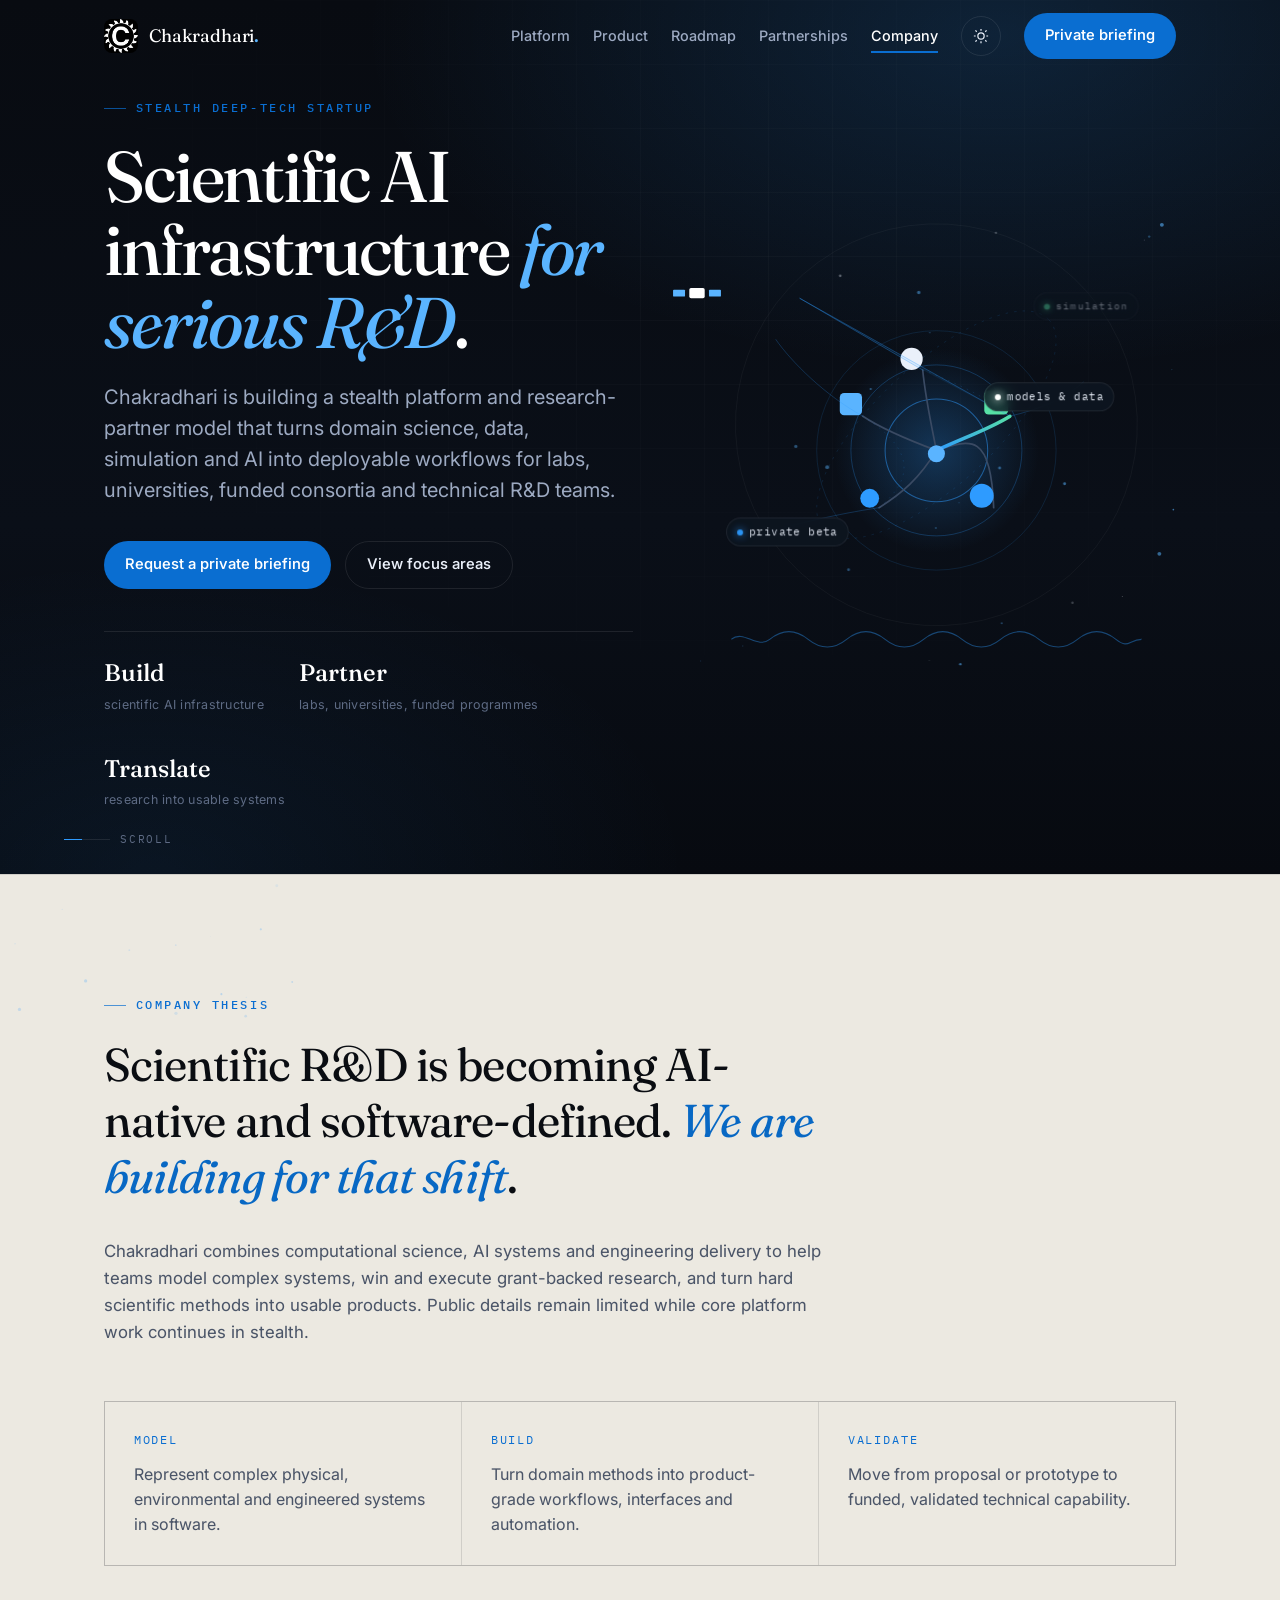
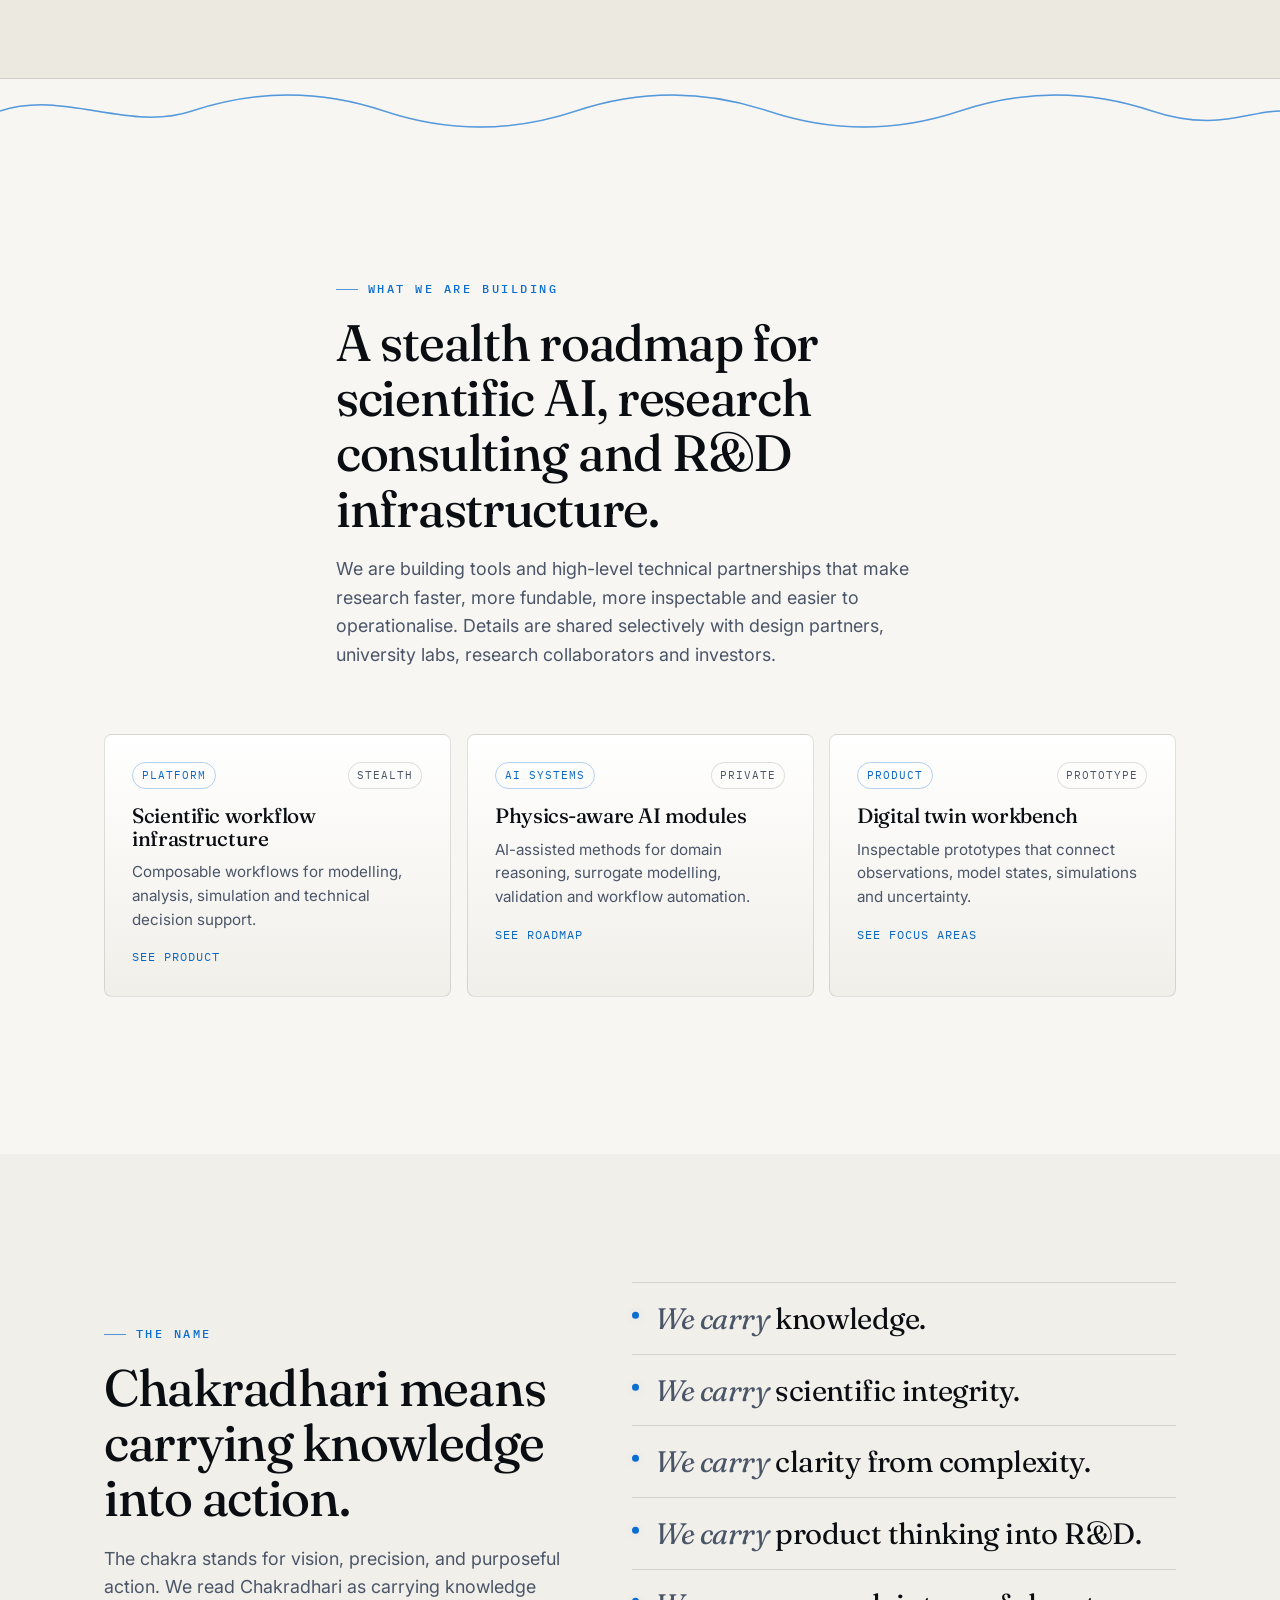
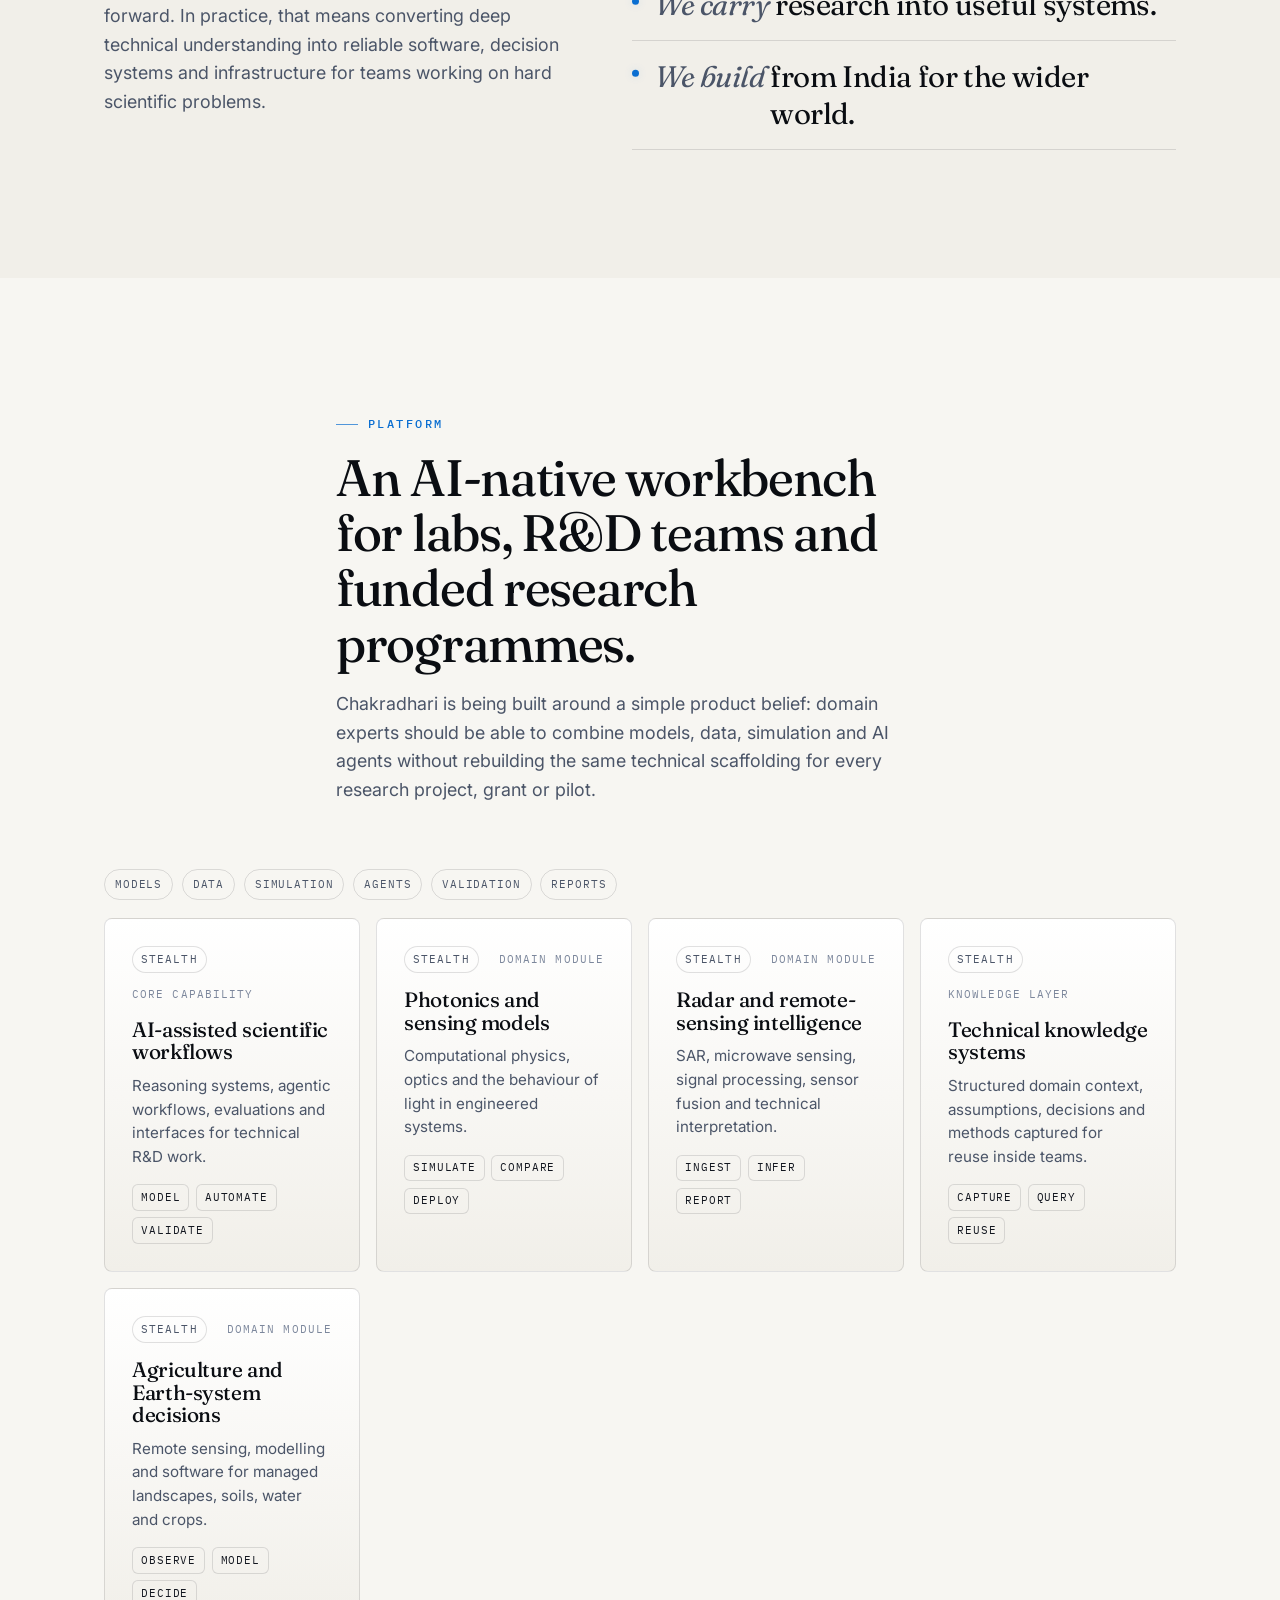
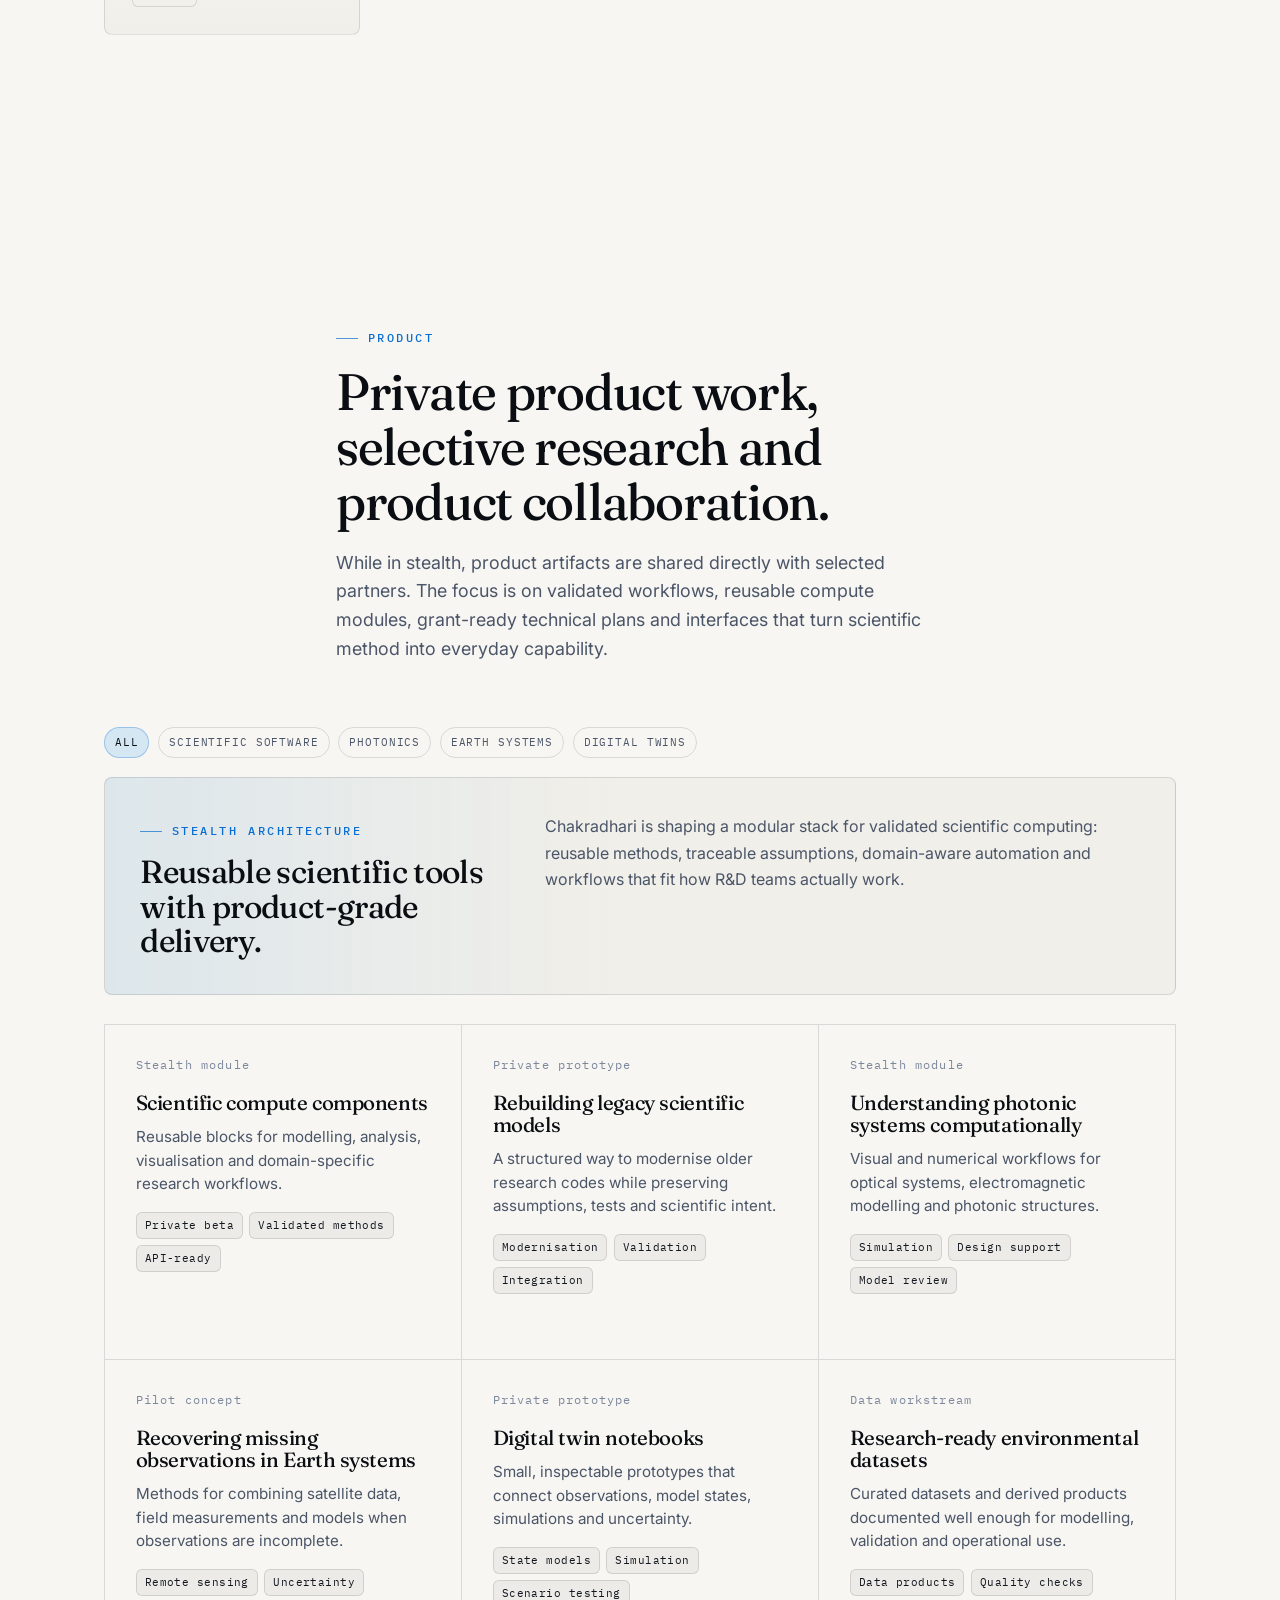
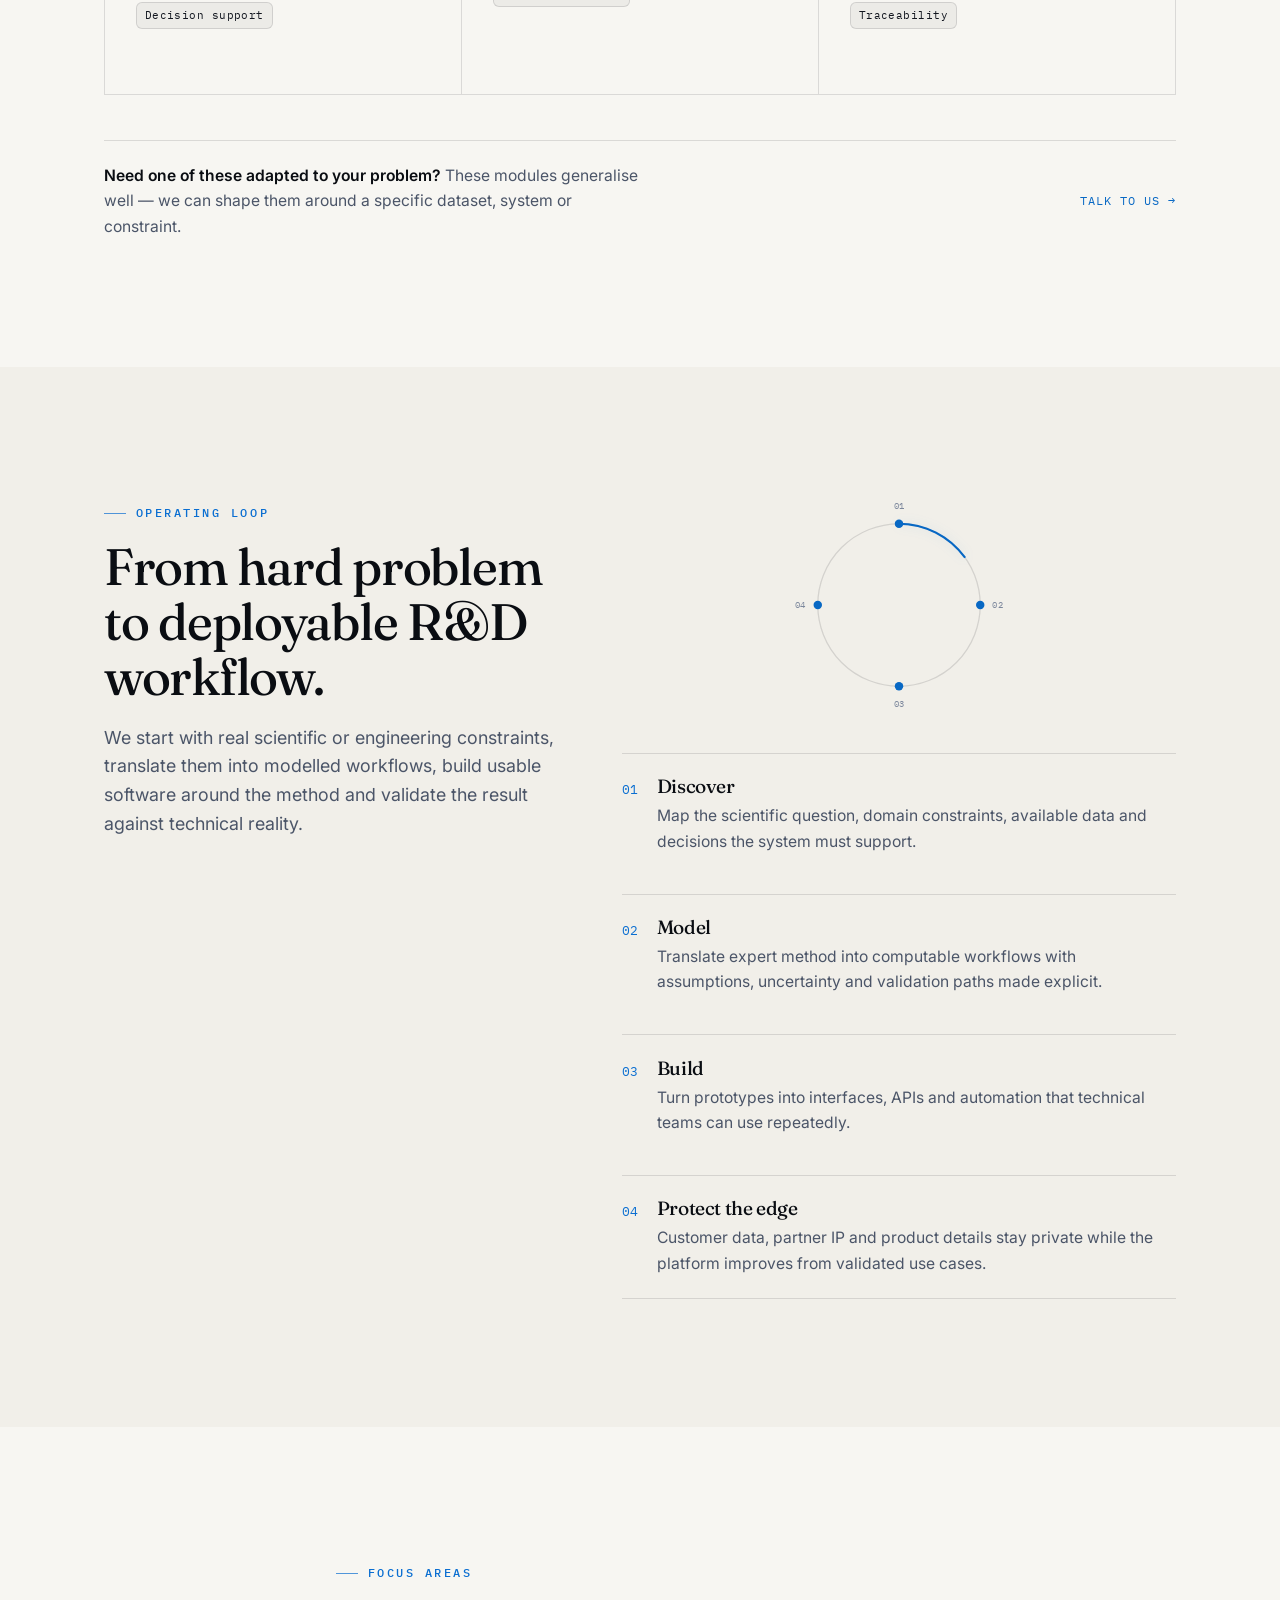
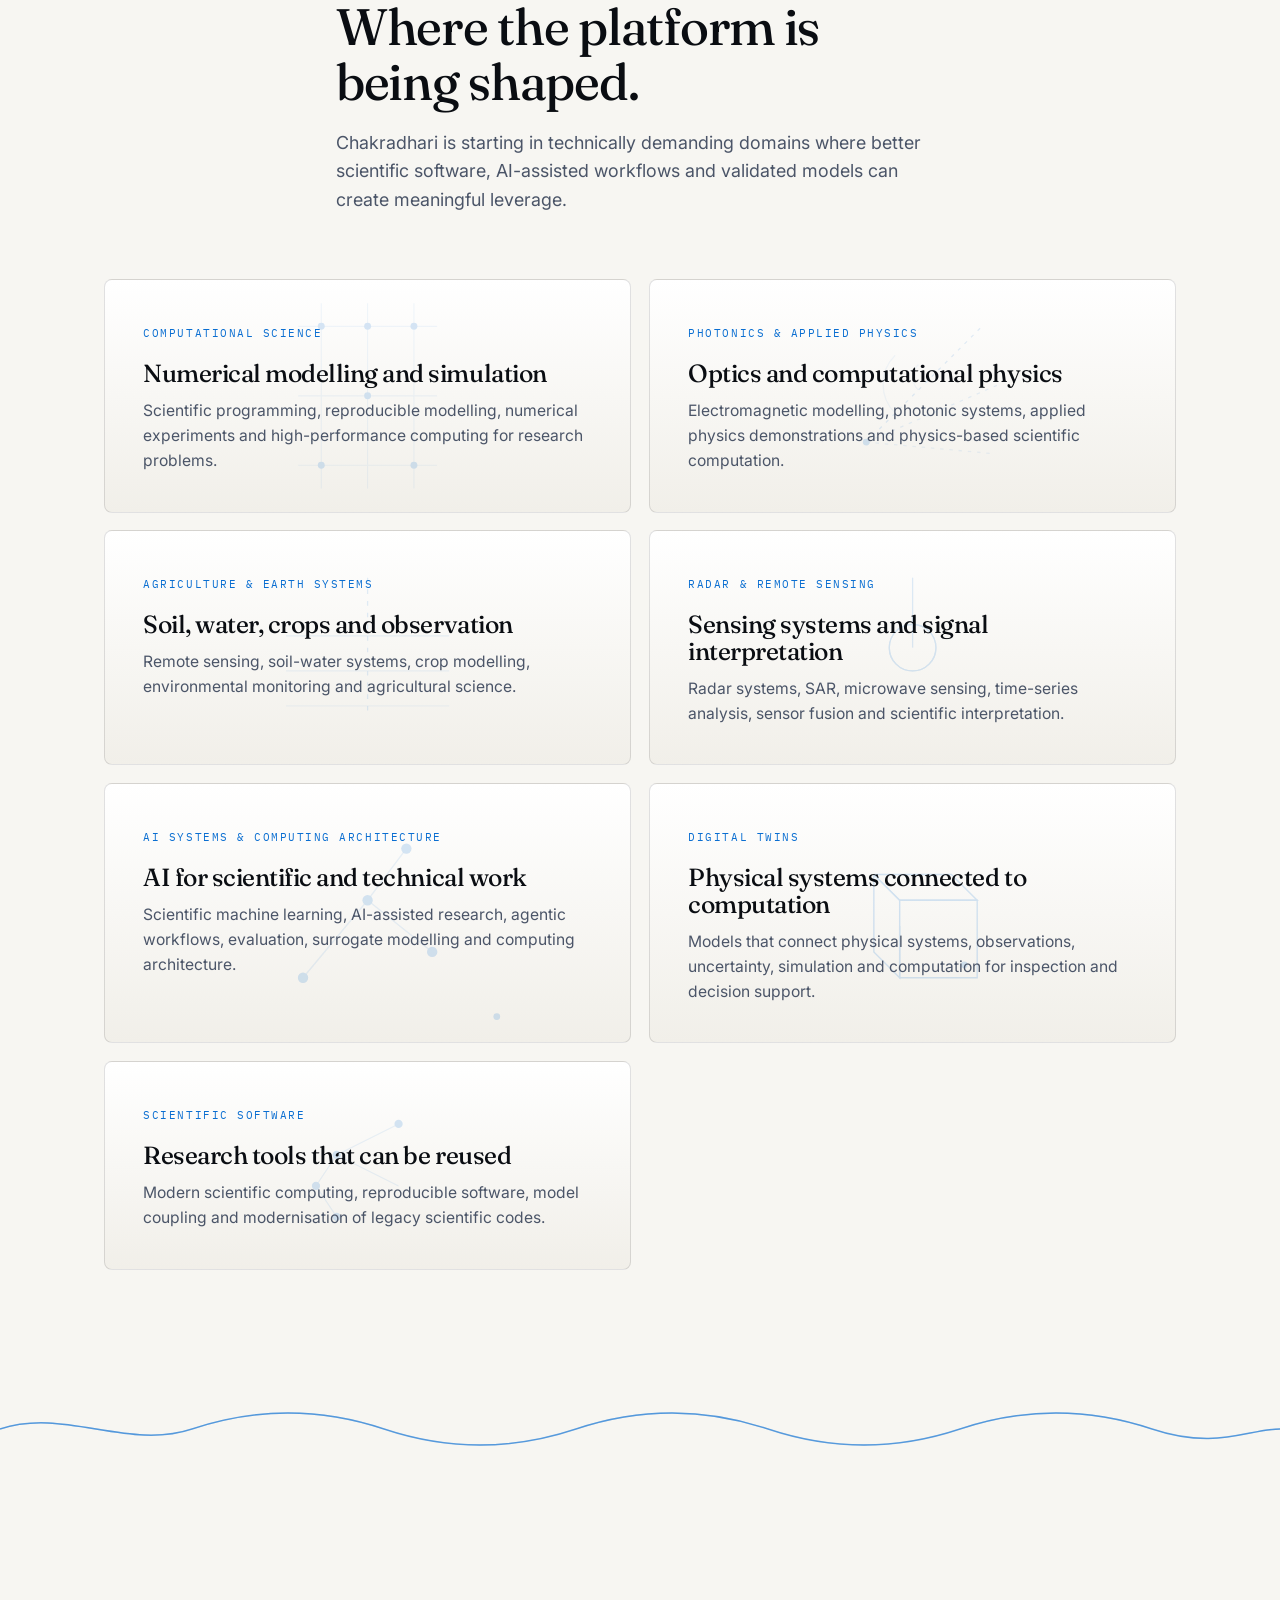
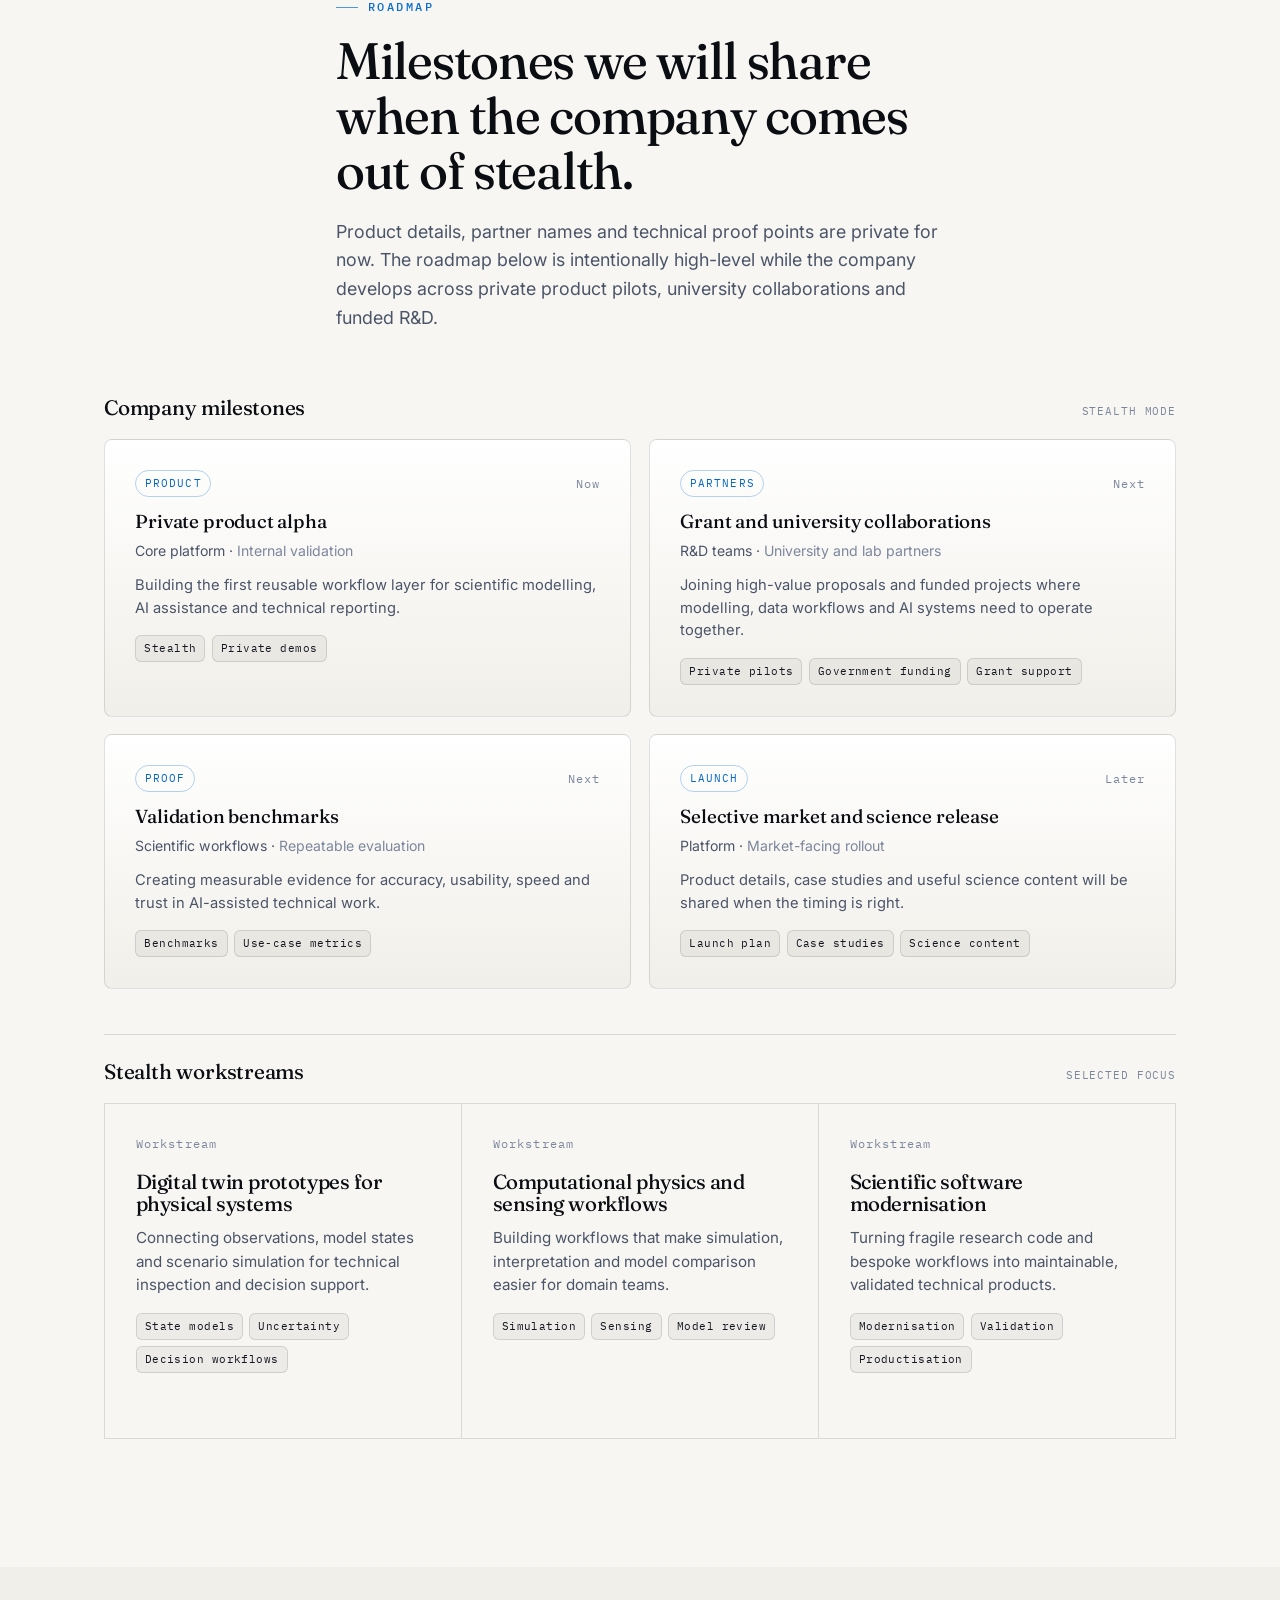
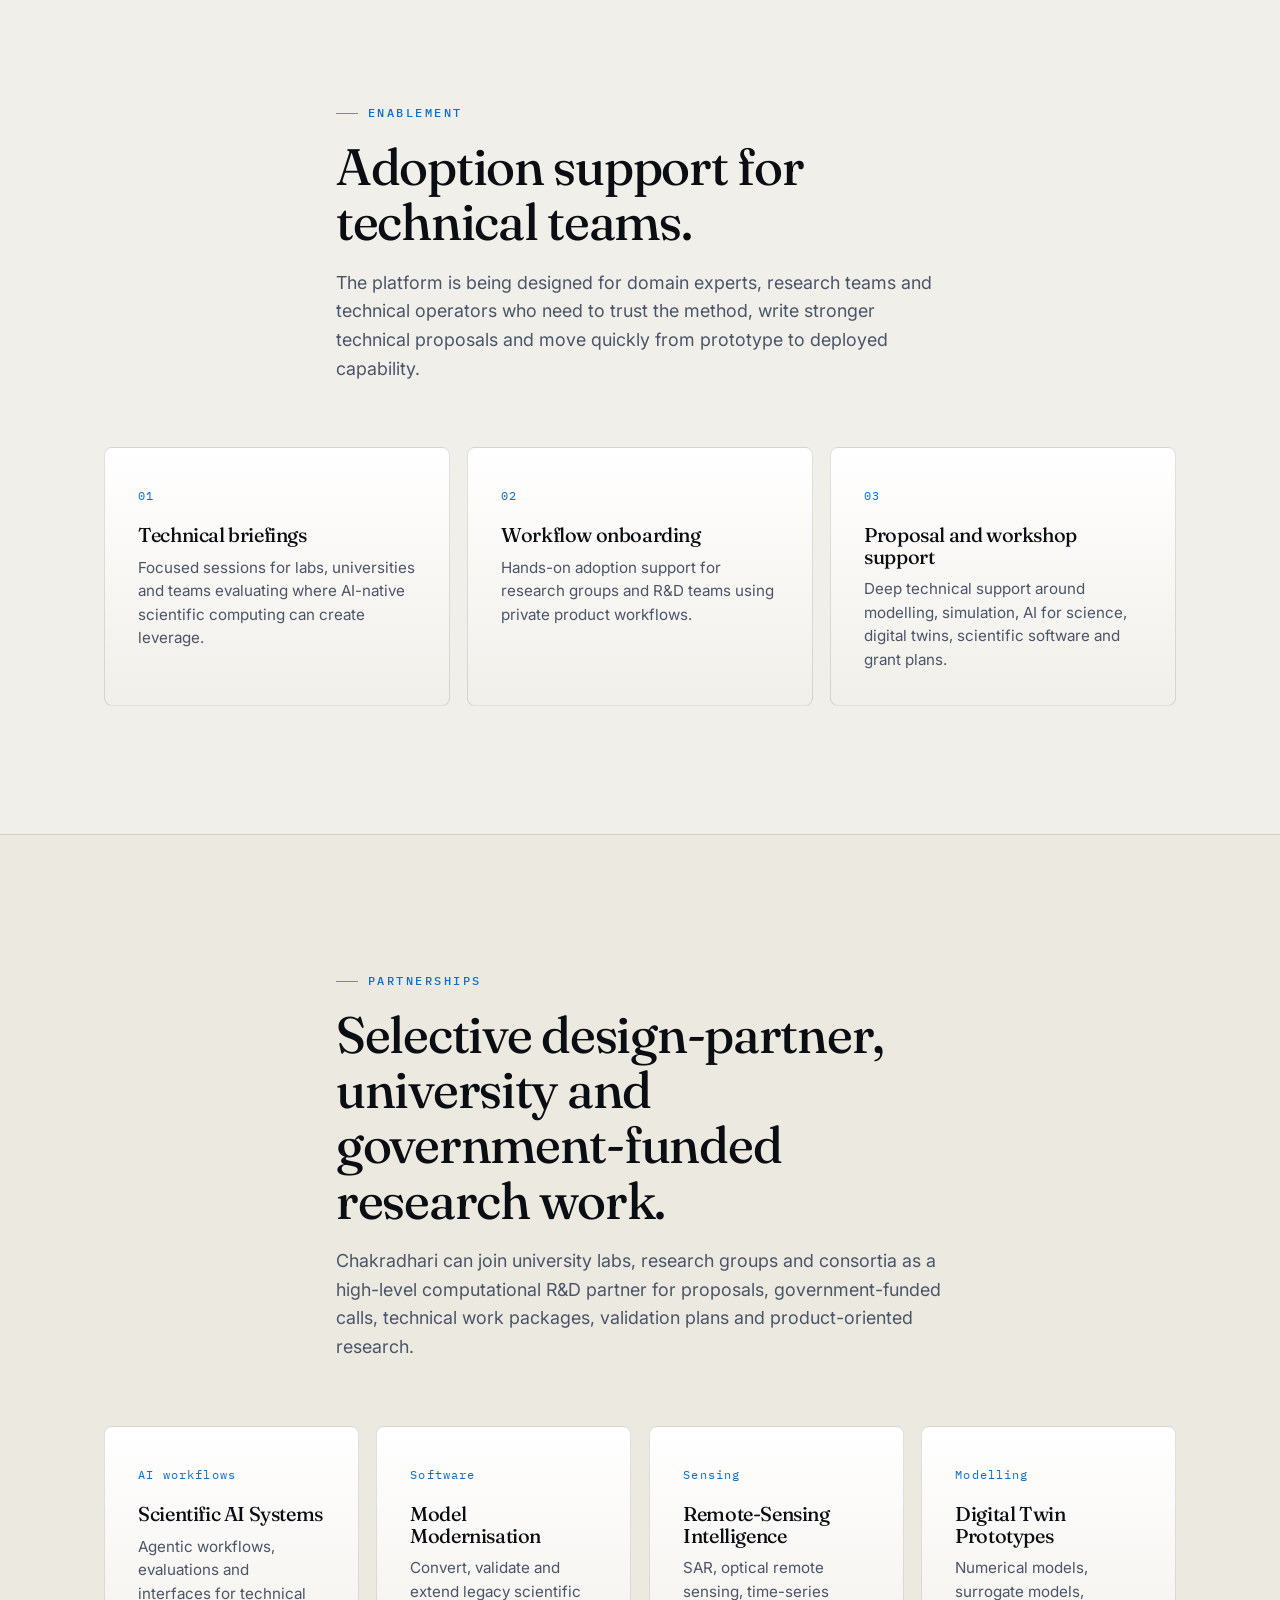
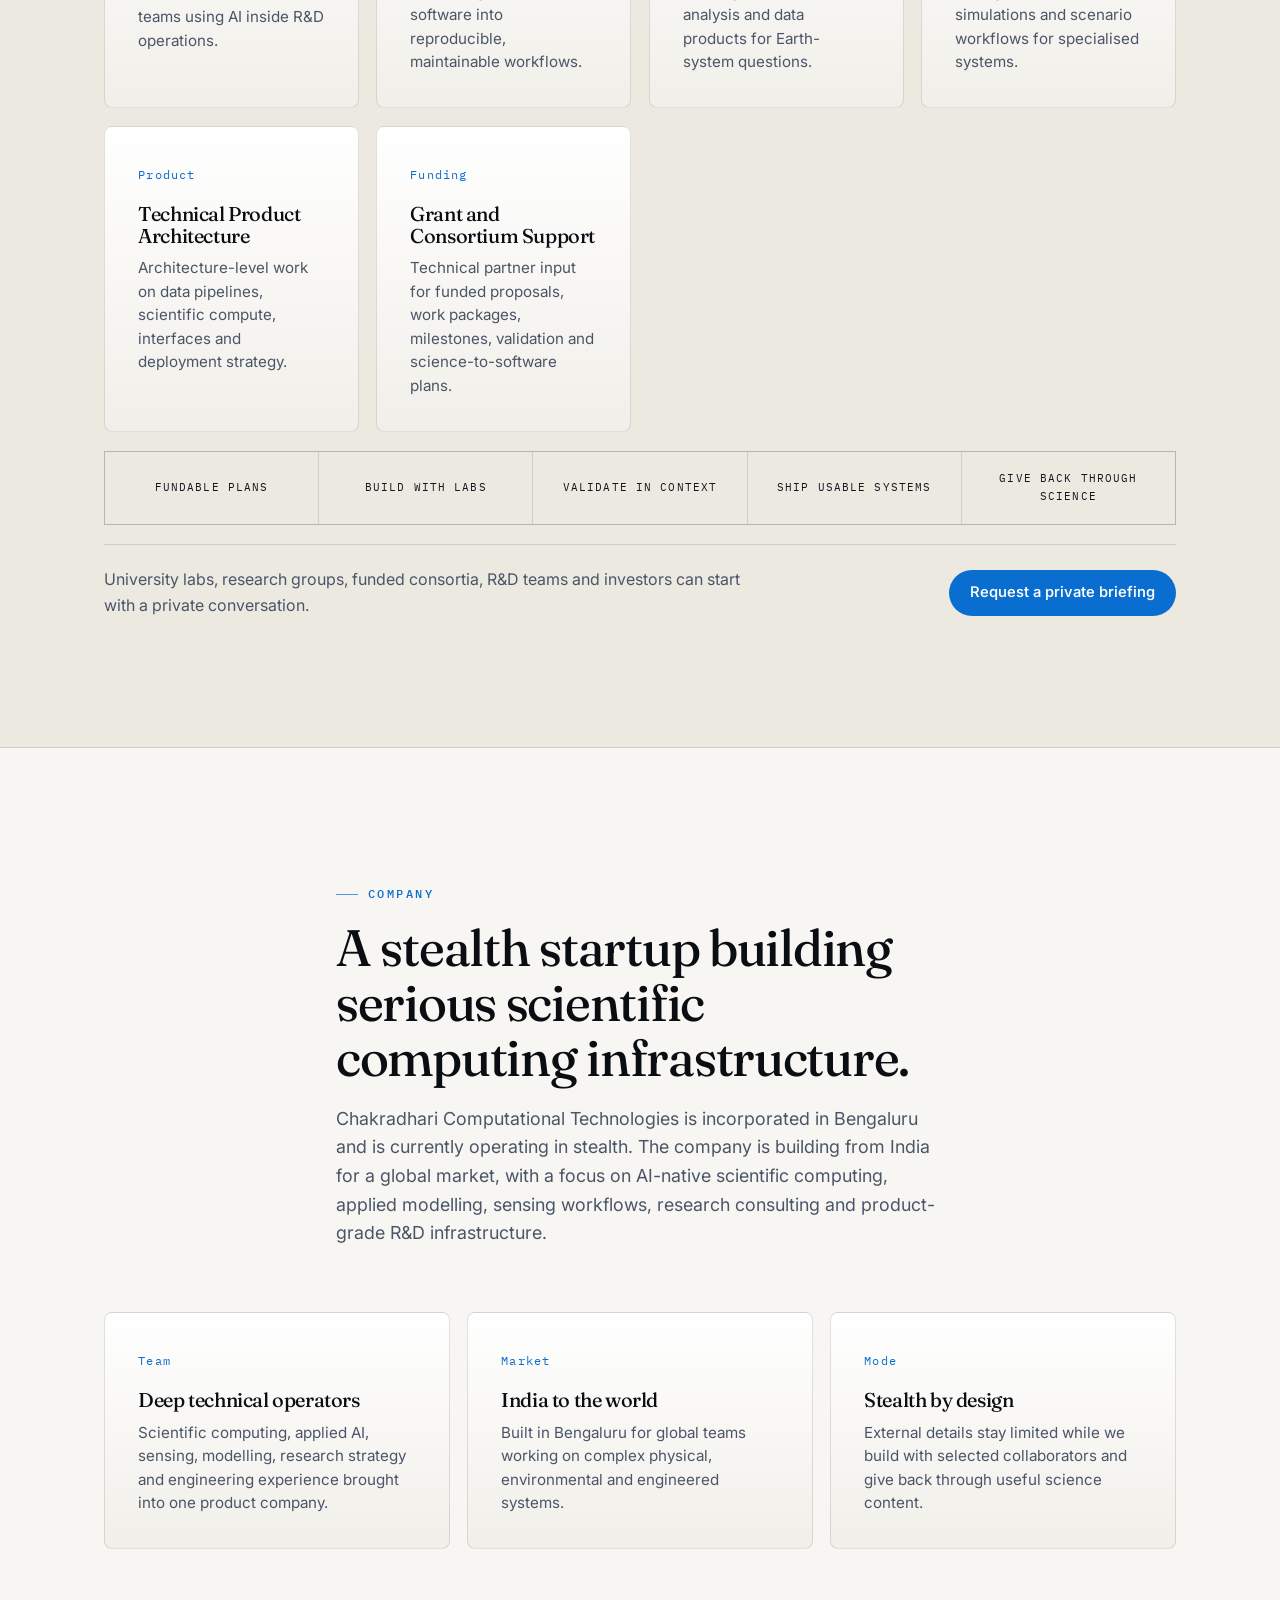
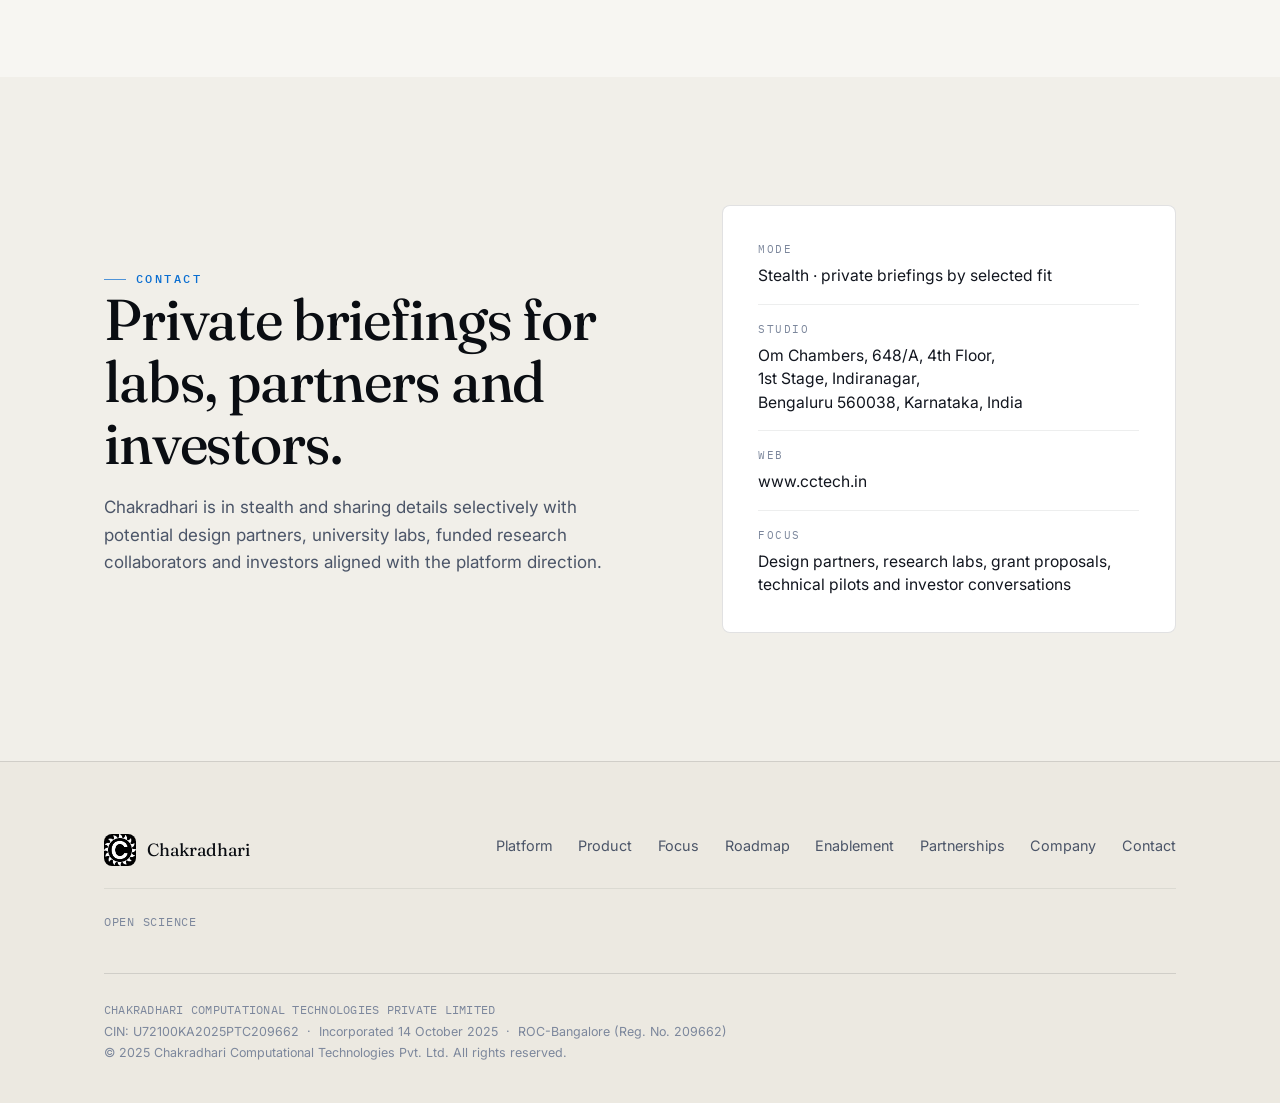
==== commit 1af67204: "claude edit" ====
--- a/index.html
+++ b/index.html
@@ -11,6 +11,13 @@
       if (sessionStorage.getItem('cctech-intro-seen') === '1') {
         document.documentElement.classList.add('intro-seen');
       }
+      var storedTheme = localStorage.getItem('cctech-theme');
+      var theme = storedTheme === 'light' || storedTheme === 'dark'
+        ? storedTheme
+        : (window.matchMedia && window.matchMedia('(prefers-color-scheme: light)').matches ? 'light' : 'dark');
+      document.documentElement.setAttribute('data-theme', theme);
+      var metaColor = document.querySelector('meta[name="theme-color"]');
+      if (metaColor) metaColor.setAttribute('content', theme === 'light' ? '#F7F6F2' : '#080B11');
     } catch (_) {}
   </script>
 
@@ -18,8 +25,17 @@
   <link rel="preconnect" href="https://fonts.gstatic.com" crossorigin>
   <link href="https://fonts.googleapis.com/css2?family=Fraunces:ital,opsz,wght@0,9..144,400..600;1,9..144,400..500&amp;family=Inter:wght@400;500;600;700;800&amp;family=IBM+Plex+Mono:wght@400;500&amp;display=swap" rel="stylesheet">
 
-  <link rel="stylesheet" href="css/global.css">
-  <link rel="stylesheet" href="css/site.css">
+  <link rel="stylesheet" href="css/tokens.css">
+  <link rel="stylesheet" href="css/base.css">
+  <link rel="stylesheet" href="css/layout.css">
+  <link rel="stylesheet" href="css/components/nav.css">
+  <link rel="stylesheet" href="css/components/buttons.css">
+  <link rel="stylesheet" href="css/components/hero.css">
+  <link rel="stylesheet" href="css/components/cards.css">
+  <link rel="stylesheet" href="css/components/domain-viz.css">
+  <link rel="stylesheet" href="css/components/lightbox.css">
+  <link rel="stylesheet" href="css/motion.css">
+  <link rel="stylesheet" href="css/sections.css">
 
   <link rel="icon" type="image/gif" href="assets/images/logo.gif">
 </head>
@@ -51,6 +67,15 @@
         <a href="#research" class="nav-link">Roadmap</a>
         <a href="#work-with-us" class="nav-link">Partnerships</a>
         <a href="#about" class="nav-link">Company</a>
+        <button class="theme-toggle" type="button" aria-label="Switch to light theme" aria-pressed="false">
+          <span class="sweep" aria-hidden="true"></span>
+          <span class="icon-moon" aria-hidden="true">
+            <svg viewBox="0 0 24 24" fill="none" stroke="currentColor" stroke-width="1.6"><path d="M20.5 14.5A8.5 8.5 0 1 1 9.5 3.5a7 7 0 0 0 11 11Z"/></svg>
+          </span>
+          <span class="icon-sun" aria-hidden="true">
+            <svg viewBox="0 0 24 24" fill="none" stroke="currentColor" stroke-width="1.6"><circle cx="12" cy="12" r="4.2"/><path d="M12 2.5v2.4M12 19.1v2.4M4.6 4.6l1.7 1.7M17.7 17.7l1.7 1.7M2.5 12h2.4M19.1 12h2.4M4.6 19.4l1.7-1.7M17.7 6.3l1.7-1.7"/></svg>
+          </span>
+        </button>
         <a href="#contact" class="btn btn-primary">Private briefing</a>
       </nav>
 
@@ -107,15 +132,15 @@
 
             <!-- orbital data rings -->
             <g id="rings" opacity="0.5">
-              <ellipse class="ring" cx="280" cy="250" rx="235" ry="235" stroke="var(--line)" stroke-width="1"/>
-              <ellipse class="ring" cx="280" cy="250" rx="180" ry="70" stroke="var(--line-blue)" stroke-width="1" stroke-dasharray="3 7"/>
+              <ellipse class="ring" cx="280" cy="250" rx="235" ry="235" stroke="var(--hero-line)" stroke-width="1"/>
+              <ellipse class="ring" cx="280" cy="250" rx="180" ry="70" stroke="var(--hero-line-blue)" stroke-width="1" stroke-dasharray="3 7"/>
             </g>
 
             <!-- signal field radiating from the model core -->
             <g id="ripples" opacity="0">
-              <circle cx="280" cy="280" r="60" stroke="var(--blue)" stroke-width="1.2" opacity="0.5"/>
-              <circle cx="280" cy="280" r="100" stroke="var(--blue)" stroke-width="1" opacity="0.3"/>
-              <circle cx="280" cy="280" r="140" stroke="var(--blue)" stroke-width="1" opacity="0.16"/>
+              <circle cx="280" cy="280" r="60" stroke="var(--hero-blue)" stroke-width="1.2" opacity="0.5"/>
+              <circle cx="280" cy="280" r="100" stroke="var(--hero-blue)" stroke-width="1" opacity="0.3"/>
+              <circle cx="280" cy="280" r="140" stroke="var(--hero-blue)" stroke-width="1" opacity="0.16"/>
             </g>
 
             <!-- glow behind the model graph -->
@@ -134,7 +159,7 @@
                   stroke="url(#edgeGrad)" stroke-width="4" stroke-linecap="round" fill="none"/>
 
             <!-- secondary cross-links (graph texture) -->
-            <g id="crossLinks" stroke="var(--line-blue)" stroke-width="1" stroke-dasharray="2 6" fill="none" opacity="0">
+            <g id="crossLinks" stroke="var(--hero-line-blue)" stroke-width="1" stroke-dasharray="2 6" fill="none" opacity="0">
               <path d="M264 186 C 300 200, 335 215, 366 240"/>
               <path d="M213 347 C 245 320, 265 285, 194 240"/>
             </g>
@@ -154,17 +179,17 @@
             <!-- observation instrument + scan beam -->
             <g id="instrument" opacity="0">
               <g id="instrumentBody" transform="translate(120,96)">
-                <rect x="-9" y="-6" width="18" height="12" rx="2" fill="var(--white)"/>
-                <rect x="-28" y="-4" width="14" height="8" rx="1" fill="var(--blue-bright)"/>
-                <rect x="14" y="-4" width="14" height="8" rx="1" fill="var(--blue-bright)"/>
+                <rect x="-9" y="-6" width="18" height="12" rx="2" fill="var(--hero-white)"/>
+                <rect x="-28" y="-4" width="14" height="8" rx="1" fill="var(--hero-blue-bright)"/>
+                <rect x="14" y="-4" width="14" height="8" rx="1" fill="var(--hero-blue-bright)"/>
               </g>
-              <path id="beam" d="M120 102 L 264 186 L 366 240 Z" fill="var(--blue)" opacity="0.10"/>
-              <line id="beamEdge1" x1="120" y1="102" x2="264" y2="186" stroke="var(--blue)" stroke-width="1" opacity="0.4"/>
-              <line id="beamEdge2" x1="120" y1="102" x2="366" y2="240" stroke="var(--blue)" stroke-width="1" opacity="0.4"/>
+              <path id="beam" d="M120 102 L 264 186 L 366 240 Z" fill="var(--hero-blue)" opacity="0.10"/>
+              <line id="beamEdge1" x1="120" y1="102" x2="264" y2="186" stroke="var(--hero-blue)" stroke-width="1" opacity="0.4"/>
+              <line id="beamEdge2" x1="120" y1="102" x2="366" y2="240" stroke="var(--hero-blue)" stroke-width="1" opacity="0.4"/>
             </g>
 
             <!-- data connectors from model graph to chips -->
-            <g id="connectors" stroke="var(--line-blue)" stroke-width="1" fill="none" opacity="0">
+            <g id="connectors" stroke="var(--hero-line-blue)" stroke-width="1" fill="none" opacity="0">
               <path d="M366 240 C 400 232, 430 220, 452 200"/>
               <path d="M213 347 C 160 355, 118 366, 96 372"/>
               <path d="M194 240 C 150 216, 110 176, 92 150"/>
@@ -172,7 +197,7 @@
 
             <!-- scrolling signal trace -->
             <g clip-path="url(#waveClip)">
-              <g id="waveTrack" stroke="var(--blue)" stroke-width="1.3" fill="none" opacity="0.4">
+              <g id="waveTrack" stroke="var(--hero-blue)" stroke-width="1.3" fill="none" opacity="0.4">
                 <path d="M40 501 C 55 489, 70 513, 85 501 S 115 489, 130 501 S 160 513, 175 501 S 205 489, 220 501 S 250 513, 265 501 S 295 489, 310 501 S 340 513, 355 501 S 385 489, 400 501 S 430 513, 445 501 S 475 489, 490 501 S 505 501, 520 501"/>
                 <path d="M40 501 C 55 489, 70 513, 85 501 S 115 489, 130 501 S 160 513, 175 501 S 205 489, 220 501 S 250 513, 265 501 S 295 489, 310 501 S 340 513, 355 501 S 385 489, 400 501 S 430 513, 445 501 S 475 489, 490 501 S 505 501, 520 501" transform="translate(480,0)"/>
               </g>
@@ -199,7 +224,8 @@
     </section>
 
     <!-- ============ STATEMENT ============ -->
-    <section class="statement" id="pillars">
+    <section class="statement field-host" id="pillars">
+      <canvas class="field-canvas" id="statementField" aria-hidden="true"></canvas>
       <div class="wrap">
         <span class="eyebrow" data-reveal>Company thesis</span>
         <p data-reveal>
@@ -229,6 +255,13 @@
       </div>
     </section>
 
+    <div class="signal-divider" aria-hidden="true">
+      <svg viewBox="0 0 1200 60" preserveAspectRatio="none">
+        <path d="M0 30 C 60 10, 120 50, 180 30 S 300 10, 360 30 S 480 50, 540 30 S 660 10, 720 30 S 840 50, 900 30 S 1020 10, 1080 30 S 1170 30, 1200 30"/>
+        <path class="trace" data-assemble-line style="--len:1400" d="M0 30 C 60 10, 120 50, 180 30 S 300 10, 360 30 S 480 50, 540 30 S 660 10, 720 30 S 840 50, 900 30 S 1020 10, 1080 30 S 1170 30, 1200 30"/>
+      </svg>
+    </div>
+
     <!-- ============ FEATURED SCIENTIFIC WORK ============ -->
     <section class="band featured-band" id="featured">
       <div class="wrap section-head" data-reveal>
@@ -245,7 +278,7 @@
       <div class="wrap">
         <div class="channel-grid" data-reveal-stagger>
 
-          <article class="channel-card">
+          <article class="channel-card" data-tilt>
             <div class="channel-top">
               <span class="content-badge">Platform</span>
               <span class="status">Stealth</span>
@@ -255,7 +288,7 @@
             <a href="#open-lab">See Product</a>
           </article>
 
-          <article class="channel-card">
+          <article class="channel-card" data-tilt>
             <div class="channel-top">
               <span class="content-badge">AI systems</span>
               <span class="status">Private</span>
@@ -265,7 +298,7 @@
             <a href="#research">See Roadmap</a>
           </article>
 
-          <article class="channel-card">
+          <article class="channel-card" data-tilt>
             <div class="channel-top">
               <span class="content-badge">Product</span>
               <span class="status">Prototype</span>
@@ -327,7 +360,7 @@
         </div>
 
         <div class="channel-grid" data-reveal-stagger>
-          <article class="channel-card">
+          <article class="channel-card" data-tilt>
             <div class="channel-top">
               <span class="status">Stealth</span>
               <span class="channel-type">Core capability</span>
@@ -337,7 +370,7 @@
             <div class="channel-path"><span>Model</span><span>Automate</span><span>Validate</span></div>
           </article>
 
-          <article class="channel-card">
+          <article class="channel-card" data-tilt>
             <div class="channel-top">
               <span class="status">Stealth</span>
               <span class="channel-type">Domain module</span>
@@ -347,7 +380,7 @@
             <div class="channel-path"><span>Simulate</span><span>Compare</span><span>Deploy</span></div>
           </article>
 
-          <article class="channel-card">
+          <article class="channel-card" data-tilt>
             <div class="channel-top">
               <span class="status">Stealth</span>
               <span class="channel-type">Domain module</span>
@@ -357,7 +390,7 @@
             <div class="channel-path"><span>Ingest</span><span>Infer</span><span>Report</span></div>
           </article>
 
-          <article class="channel-card">
+          <article class="channel-card" data-tilt>
             <div class="channel-top">
               <span class="status">Stealth</span>
               <span class="channel-type">Knowledge layer</span>
@@ -367,7 +400,7 @@
             <div class="channel-path"><span>Capture</span><span>Query</span><span>Reuse</span></div>
           </article>
 
-          <article class="channel-card">
+          <article class="channel-card" data-tilt>
             <div class="channel-top">
               <span class="status">Stealth</span>
               <span class="channel-type">Domain module</span>
@@ -393,14 +426,12 @@
       </div>
 
       <div class="wrap">
-        <div class="lab-toolbar filter-toolbar" data-reveal data-filter-target="#open-lab .cap-grid .cap" role="group" aria-label="Filter product modules by type">
+        <div class="lab-toolbar filter-toolbar" data-reveal data-filter-target="#open-lab .cap-grid .cap" role="group" aria-label="Filter product modules by domain">
           <button type="button" class="filter-pill is-active" data-filter="all" aria-pressed="true">All</button>
-          <button type="button" class="filter-pill" data-filter="toolbox" aria-pressed="false">Compute</button>
-          <button type="button" class="filter-pill" data-filter="code" aria-pressed="false">Modernise</button>
-          <button type="button" class="filter-pill" data-filter="notebook" aria-pressed="false">Twins</button>
-          <button type="button" class="filter-pill" data-filter="article" aria-pressed="false">Earth</button>
-          <button type="button" class="filter-pill" data-filter="video" aria-pressed="false">Physics</button>
-          <button type="button" class="filter-pill" data-filter="dataset" aria-pressed="false">Data</button>
+          <button type="button" class="filter-pill" data-filter="scientific-software" aria-pressed="false">Scientific Software</button>
+          <button type="button" class="filter-pill" data-filter="photonics" aria-pressed="false">Photonics</button>
+          <button type="button" class="filter-pill" data-filter="agriculture-earth-systems" aria-pressed="false">Earth Systems</button>
+          <button type="button" class="filter-pill" data-filter="digital-twins" aria-pressed="false">Digital Twins</button>
         </div>
 
         <div class="toolbox-panel" data-reveal>
@@ -417,7 +448,8 @@
 
         <div class="cap-grid lab-grid" data-reveal-stagger>
 
-          <article class="cap" data-domain="scientific-software" data-type="toolbox">
+          <article class="cap" data-tilt data-domain="scientific-software">
+            <div class="cap-mesh" aria-hidden="true"></div>
             <span class="cap-no">Stealth module</span>
             <h3>Scientific compute components</h3>
             <p>Reusable blocks for modelling, analysis, visualisation and domain-specific research workflows.</p>
@@ -425,7 +457,8 @@
             <svg class="cap-mark" viewBox="0 0 24 24" fill="none" stroke="currentColor" stroke-width="1.6"><path d="M8 9 4 12l4 3M16 9l4 3-4 3M14 4l-4 16"/></svg>
           </article>
 
-          <article class="cap" data-domain="scientific-software" data-type="code">
+          <article class="cap" data-tilt data-domain="scientific-software">
+            <div class="cap-mesh" aria-hidden="true"></div>
             <span class="cap-no">Private prototype</span>
             <h3>Rebuilding legacy scientific models</h3>
             <p>A structured way to modernise older research codes while preserving assumptions, tests and scientific intent.</p>
@@ -433,7 +466,8 @@
             <svg class="cap-mark" viewBox="0 0 24 24" fill="none" stroke="currentColor" stroke-width="1.6"><path d="M8 9 4 12l4 3M16 9l4 3-4 3M14 4l-4 16"/></svg>
           </article>
 
-          <article class="cap" data-domain="photonics" data-type="video">
+          <article class="cap" data-tilt data-domain="photonics">
+            <div class="cap-mesh" aria-hidden="true"></div>
             <span class="cap-no">Stealth module</span>
             <h3>Understanding photonic systems computationally</h3>
             <p>Visual and numerical workflows for optical systems, electromagnetic modelling and photonic structures.</p>
@@ -441,7 +475,8 @@
             <svg class="cap-mark" viewBox="0 0 24 24" fill="none" stroke="currentColor" stroke-width="1.6"><circle cx="12" cy="12" r="8"/><path d="M4 12h16M12 4c3 3 3 13 0 16M12 4c-3 3-3 13 0 16"/></svg>
           </article>
 
-          <article class="cap" data-domain="agriculture-earth-systems" data-type="article">
+          <article class="cap" data-tilt data-domain="agriculture-earth-systems">
+            <div class="cap-mesh" aria-hidden="true"></div>
             <span class="cap-no">Pilot concept</span>
             <h3>Recovering missing observations in Earth systems</h3>
             <p>Methods for combining satellite data, field measurements and models when observations are incomplete.</p>
@@ -449,7 +484,8 @@
             <svg class="cap-mark" viewBox="0 0 24 24" fill="none" stroke="currentColor" stroke-width="1.6"><path d="M6 3h12M6 21h12M8 3v5l-4 9a3 3 0 0 0 3 4h10a3 3 0 0 0 3-4l-4-9V3"/></svg>
           </article>
 
-          <article class="cap" data-domain="digital-twins" data-type="notebook">
+          <article class="cap" data-tilt data-domain="digital-twins">
+            <div class="cap-mesh" aria-hidden="true"></div>
             <span class="cap-no">Private prototype</span>
             <h3>Digital twin notebooks</h3>
             <p>Small, inspectable prototypes that connect observations, model states, simulations and uncertainty.</p>
@@ -457,7 +493,8 @@
             <svg class="cap-mark" viewBox="0 0 24 24" fill="none" stroke="currentColor" stroke-width="1.6"><rect x="3" y="4" width="8" height="8" rx="1"/><rect x="13" y="12" width="8" height="8" rx="1"/><path d="M11 8h4a2 2 0 0 1 2 2v2"/></svg>
           </article>
 
-          <article class="cap" data-domain="agriculture-earth-systems" data-type="dataset">
+          <article class="cap" data-tilt data-domain="agriculture-earth-systems">
+            <div class="cap-mesh" aria-hidden="true"></div>
             <span class="cap-no">Data workstream</span>
             <h3>Research-ready environmental datasets</h3>
             <p>Curated datasets and derived products documented well enough for modelling, validation and operational use.</p>
@@ -465,6 +502,11 @@
             <svg class="cap-mark" viewBox="0 0 24 24" fill="none" stroke="currentColor" stroke-width="1.6"><ellipse cx="12" cy="6" rx="7" ry="3"/><path d="M5 6v6c0 1.7 3.1 3 7 3s7-1.3 7-3V6"/><path d="M5 12v6c0 1.7 3.1 3 7 3s7-1.3 7-3v-6"/></svg>
           </article>
 
+        </div>
+
+        <div class="adapt-cta" data-reveal>
+          <p><b>Need one of these adapted to your problem?</b> These modules generalise well — we can shape them around a specific dataset, system or constraint.</p>
+          <a href="#contact" class="card-link">Talk to us →</a>
         </div>
       </div>
     </section>
@@ -542,58 +584,110 @@
       <div class="wrap">
         <div class="focus-grid" data-reveal-stagger>
 
-          <article class="focus-card">
+          <article class="focus-card" data-tilt>
             <span class="tag">Computational Science</span>
             <h3>Numerical modelling and simulation</h3>
             <p>Scientific programming, reproducible modelling, numerical experiments and high-performance computing for research problems.</p>
-            <svg class="glyph" viewBox="0 0 24 24" fill="none" stroke="currentColor" stroke-width="1.2"><path d="M4 7h16M4 12h16M4 17h16M7 4v16M12 4v16M17 4v16"/></svg>
-          </article>
-
-          <article class="focus-card">
+            <svg class="domain-viz domain-viz--compute" viewBox="0 0 200 200" fill="none" stroke="currentColor" stroke-width="1" aria-hidden="true">
+              <path d="M40 40h120M40 100h120M40 160h120M60 20v160M100 20v160M140 20v160" opacity=".35"/>
+              <circle class="node" cx="60" cy="40" r="3" fill="currentColor" stroke="none"/>
+              <circle class="node" cx="100" cy="100" r="3" fill="currentColor" stroke="none"/>
+              <circle class="node" cx="140" cy="160" r="3" fill="currentColor" stroke="none"/>
+              <circle class="node" cx="140" cy="40" r="3" fill="currentColor" stroke="none"/>
+              <circle class="node" cx="60" cy="160" r="3" fill="currentColor" stroke="none"/>
+              <circle class="node" cx="100" cy="40" r="3" fill="currentColor" stroke="none"/>
+            </svg>
+          </article>
+
+          <article class="focus-card" data-tilt>
             <span class="tag">Photonics &amp; Applied Physics</span>
             <h3>Optics and computational physics</h3>
             <p>Electromagnetic modelling, photonic systems, applied physics demonstrations and physics-based scientific computation.</p>
-            <svg class="glyph" viewBox="0 0 24 24" fill="none" stroke="currentColor" stroke-width="1.2"><circle cx="12" cy="12" r="3"/><path d="M12 2v4M12 18v4M2 12h4M18 12h4M4.9 4.9l2.8 2.8M16.3 16.3l2.8 2.8M19.1 4.9l-2.8 2.8M7.7 16.3l-2.8 2.8"/></svg>
-          </article>
-
-          <article class="focus-card">
+            <svg class="domain-viz domain-viz--photonics" viewBox="0 0 200 200" fill="none" stroke="currentColor" stroke-width="1.1" aria-hidden="true">
+              <circle cx="60" cy="140" r="3" fill="currentColor" stroke="none"/>
+              <path class="ray" d="M60 140 L160 40" opacity=".7"/>
+              <path class="ray" d="M60 140 L175 90" opacity=".55"/>
+              <path class="ray" d="M60 140 L170 150" opacity=".45"/>
+              <path d="M85 115a35 35 0 0 1 0-50" opacity=".3"/>
+              <path d="M105 95a15 15 0 0 1 0-22" opacity=".3"/>
+            </svg>
+          </article>
+
+          <article class="focus-card" data-tilt>
             <span class="tag">Agriculture &amp; Earth Systems</span>
             <h3>Soil, water, crops and observation</h3>
             <p>Remote sensing, soil-water systems, crop modelling, environmental monitoring and agricultural science.</p>
-            <svg class="glyph" viewBox="0 0 24 24" fill="none" stroke="currentColor" stroke-width="1.2"><path d="M12 21V9M12 9C12 6 9 3 4 3c0 5 3 6 8 6ZM12 12c0-2 3-4 7-4 0 4-3 4-7 4Z"/></svg>
-          </article>
-
-          <article class="focus-card">
+            <svg class="domain-viz domain-viz--agri" viewBox="0 0 200 200" fill="none" stroke="currentColor" stroke-width="1.1" aria-hidden="true">
+              <path class="layer" d="M30 90h140" opacity=".5"/>
+              <path class="layer" d="M30 120h140" opacity=".4"/>
+              <path class="layer" d="M30 150h140" opacity=".3"/>
+              <path class="infiltrate" d="M100 40v120" opacity=".7"/>
+            </svg>
+          </article>
+
+          <article class="focus-card" data-tilt>
             <span class="tag">Radar &amp; Remote Sensing</span>
             <h3>Sensing systems and signal interpretation</h3>
             <p>Radar systems, SAR, microwave sensing, time-series analysis, sensor fusion and scientific interpretation.</p>
-            <svg class="glyph" viewBox="0 0 24 24" fill="none" stroke="currentColor" stroke-width="1.2"><path d="M4 12a8 8 0 0 1 16 0M7 12a5 5 0 0 1 10 0M10 12a2 2 0 0 1 4 0M12 14v7"/></svg>
-          </article>
-
-          <article class="focus-card">
+            <svg class="domain-viz domain-viz--radar" viewBox="0 0 200 200" fill="none" stroke="currentColor" stroke-width="1.1" aria-hidden="true">
+              <circle class="ring" cx="100" cy="100" r="20" opacity=".6"/>
+              <circle class="ring" cx="100" cy="100" r="20" opacity=".6"/>
+              <circle class="ring" cx="100" cy="100" r="20" opacity=".6"/>
+              <line class="sweep" x1="100" y1="100" x2="100" y2="40" opacity=".8"/>
+            </svg>
+          </article>
+
+          <article class="focus-card" data-tilt>
             <span class="tag">AI Systems &amp; Computing Architecture</span>
             <h3>AI for scientific and technical work</h3>
             <p>Scientific machine learning, AI-assisted research, agentic workflows, evaluation, surrogate modelling and computing architecture.</p>
-            <svg class="glyph" viewBox="0 0 24 24" fill="none" stroke="currentColor" stroke-width="1.2"><path d="M6 3h12M6 21h12M8 3v5l-4 9a3 3 0 0 0 3 4h10a3 3 0 0 0 3-4l-4-9V3"/></svg>
-          </article>
-
-          <article class="focus-card">
+            <svg class="domain-viz domain-viz--ai" viewBox="0 0 200 200" fill="none" stroke="currentColor" stroke-width="1.1" aria-hidden="true">
+              <path d="M50 150 L100 90 L150 130" opacity=".5"/>
+              <path d="M100 90 L130 50" opacity=".5"/>
+              <circle class="anode" cx="50" cy="150" r="4" fill="currentColor" stroke="none"/>
+              <circle class="anode" cx="100" cy="90" r="4" fill="currentColor" stroke="none"/>
+              <circle class="anode" cx="150" cy="130" r="4" fill="currentColor" stroke="none"/>
+              <circle class="anode" cx="130" cy="50" r="4" fill="currentColor" stroke="none"/>
+              <circle class="pulse-dot" cx="50" cy="150" r="2.6" fill="currentColor" stroke="none"/>
+              <circle class="pulse-dot p2" cx="100" cy="90" r="2.6" fill="currentColor" stroke="none"/>
+            </svg>
+          </article>
+
+          <article class="focus-card" data-tilt>
             <span class="tag">Digital Twins</span>
             <h3>Physical systems connected to computation</h3>
             <p>Models that connect physical systems, observations, uncertainty, simulation and computation for inspection and decision support.</p>
-            <svg class="glyph" viewBox="0 0 24 24" fill="none" stroke="currentColor" stroke-width="1.2"><rect x="3" y="4" width="8" height="8" rx="1"/><rect x="13" y="12" width="8" height="8" rx="1"/><path d="M11 8h4a2 2 0 0 1 2 2v2"/></svg>
-          </article>
-
-          <article class="focus-card">
+            <svg class="domain-viz domain-viz--twin" viewBox="0 0 200 200" fill="none" stroke="currentColor" stroke-width="1.1" aria-hidden="true">
+              <path class="wire" d="M70 70 L130 70 L150 90 L90 90 Z"/>
+              <path class="wire" d="M70 70 L70 130 L90 150 L90 90 Z"/>
+              <path class="wire" d="M90 90 L150 90 L150 150 L90 150 Z"/>
+              <circle class="sensor" cx="70" cy="70" r="2.6" fill="currentColor" stroke="none"/>
+            </svg>
+          </article>
+
+          <article class="focus-card" data-tilt>
             <span class="tag">Scientific Software</span>
             <h3>Research tools that can be reused</h3>
             <p>Modern scientific computing, reproducible software, model coupling and modernisation of legacy scientific codes.</p>
-            <svg class="glyph" viewBox="0 0 24 24" fill="none" stroke="currentColor" stroke-width="1.2"><path d="M8 9 4 12l4 3M16 9l4 3-4 3M14 4l-4 16"/></svg>
-          </article>
-
-        </div>
-      </div>
-    </section>
+            <svg class="domain-viz domain-viz--software" viewBox="0 0 200 200" fill="none" stroke="currentColor" stroke-width="1.1" aria-hidden="true">
+              <path d="M70 150 L50 120 L70 90 M70 90 L130 60 M70 90 L130 120" opacity=".5"/>
+              <circle class="commit" cx="70" cy="150" r="4" fill="currentColor" stroke="none"/>
+              <circle class="commit" cx="50" cy="120" r="4" fill="currentColor" stroke="none"/>
+              <circle class="commit" cx="70" cy="90" r="4" fill="currentColor" stroke="none"/>
+              <circle class="commit" cx="130" cy="60" r="4" fill="currentColor" stroke="none"/>
+            </svg>
+          </article>
+
+        </div>
+      </div>
+    </section>
+
+    <div class="signal-divider" aria-hidden="true">
+      <svg viewBox="0 0 1200 60" preserveAspectRatio="none">
+        <path d="M0 30 C 60 10, 120 50, 180 30 S 300 10, 360 30 S 480 50, 540 30 S 660 10, 720 30 S 840 50, 900 30 S 1020 10, 1080 30 S 1170 30, 1200 30"/>
+        <path class="trace" data-assemble-line style="--len:1400" d="M0 30 C 60 10, 120 50, 180 30 S 300 10, 360 30 S 480 50, 540 30 S 660 10, 720 30 S 840 50, 900 30 S 1020 10, 1080 30 S 1170 30, 1200 30"/>
+      </svg>
+    </div>
 
     <!-- ============ RESEARCH ============ -->
     <section class="band research-band" id="research">
@@ -615,7 +709,7 @@
         </div>
 
         <div class="pub-list" data-reveal-stagger>
-          <article class="pub-card" data-domain="hydrology">
+          <article class="pub-card" data-tilt data-domain="hydrology">
             <div class="pub-top">
               <span class="content-badge">Product</span>
               <span class="pub-year">Now</span>
@@ -626,7 +720,7 @@
             <div class="resource-links"><span>Stealth</span><span>Private demos</span></div>
           </article>
 
-          <article class="pub-card" data-domain="computational-science">
+          <article class="pub-card" data-tilt data-domain="computational-science">
             <div class="pub-top">
               <span class="content-badge">Partners</span>
               <span class="pub-year">Next</span>
@@ -637,7 +731,7 @@
             <div class="resource-links"><span>Private pilots</span><span>Government funding</span><span>Grant support</span></div>
           </article>
 
-          <article class="pub-card" data-domain="signal-processing">
+          <article class="pub-card" data-tilt data-domain="signal-processing">
             <div class="pub-top">
               <span class="content-badge">Proof</span>
               <span class="pub-year">Next</span>
@@ -648,7 +742,7 @@
             <div class="resource-links"><span>Benchmarks</span><span>Use-case metrics</span></div>
           </article>
 
-          <article class="pub-card" data-domain="photonics">
+          <article class="pub-card" data-tilt data-domain="photonics">
             <div class="pub-top">
               <span class="content-badge">Launch</span>
               <span class="pub-year">Later</span>
@@ -666,7 +760,8 @@
         </div>
 
         <div class="cap-grid lab-grid" data-reveal-stagger>
-          <article class="cap" data-domain="agriculture-earth-systems">
+          <article class="cap" data-tilt data-domain="agriculture-earth-systems">
+            <div class="cap-mesh" aria-hidden="true"></div>
             <span class="cap-no">Workstream</span>
             <h4>Digital twin prototypes for physical systems</h4>
             <p>Connecting observations, model states and scenario simulation for technical inspection and decision support.</p>
@@ -674,7 +769,8 @@
             <svg class="cap-mark" viewBox="0 0 24 24" fill="none" stroke="currentColor" stroke-width="1.6"><rect x="3" y="4" width="8" height="8" rx="1"/><rect x="13" y="12" width="8" height="8" rx="1"/><path d="M11 8h4a2 2 0 0 1 2 2v2"/></svg>
           </article>
 
-          <article class="cap" data-domain="photonics">
+          <article class="cap" data-tilt data-domain="photonics">
+            <div class="cap-mesh" aria-hidden="true"></div>
             <span class="cap-no">Workstream</span>
             <h4>Computational physics and sensing workflows</h4>
             <p>Building workflows that make simulation, interpretation and model comparison easier for domain teams.</p>
@@ -682,7 +778,8 @@
             <svg class="cap-mark" viewBox="0 0 24 24" fill="none" stroke="currentColor" stroke-width="1.6"><circle cx="12" cy="12" r="8"/><path d="M4 12h16M12 4c3 3 3 13 0 16M12 4c-3 3-3 13 0 16"/></svg>
           </article>
 
-          <article class="cap" data-domain="scientific-software">
+          <article class="cap" data-tilt data-domain="scientific-software">
+            <div class="cap-mesh" aria-hidden="true"></div>
             <span class="cap-no">Workstream</span>
             <h4>Scientific software modernisation</h4>
             <p>Turning fragile research code and bespoke workflows into maintainable, validated technical products.</p>
@@ -708,17 +805,17 @@
 
       <div class="wrap">
         <div class="triad" data-reveal-stagger>
-          <article class="t-card">
+          <article class="t-card" data-tilt>
             <span class="t-no">01</span>
             <h3>Technical briefings</h3>
             <p>Focused sessions for labs, universities and teams evaluating where AI-native scientific computing can create leverage.</p>
           </article>
-          <article class="t-card">
+          <article class="t-card" data-tilt>
             <span class="t-no">02</span>
             <h3>Workflow onboarding</h3>
             <p>Hands-on adoption support for research groups and R&amp;D teams using private product workflows.</p>
           </article>
-          <article class="t-card">
+          <article class="t-card" data-tilt>
             <span class="t-no">03</span>
             <h3>Proposal and workshop support</h3>
             <p>Deep technical support around modelling, simulation, AI for science, digital twins, scientific software and grant plans.</p>
@@ -740,32 +837,32 @@
       </div>
       <div class="wrap">
         <div class="work-grid" data-reveal-stagger>
-          <article class="t-card">
+          <article class="t-card" data-tilt>
             <span class="t-no">AI workflows</span>
             <h3>Scientific AI Systems</h3>
             <p>Agentic workflows, evaluations and interfaces for technical teams using AI inside R&amp;D operations.</p>
           </article>
-          <article class="t-card">
+          <article class="t-card" data-tilt>
             <span class="t-no">Software</span>
             <h3>Model Modernisation</h3>
             <p>Convert, validate and extend legacy scientific software into reproducible, maintainable workflows.</p>
           </article>
-          <article class="t-card">
+          <article class="t-card" data-tilt>
             <span class="t-no">Sensing</span>
             <h3>Remote-Sensing Intelligence</h3>
             <p>SAR, optical remote sensing, time-series analysis and data products for Earth-system questions.</p>
           </article>
-          <article class="t-card">
+          <article class="t-card" data-tilt>
             <span class="t-no">Modelling</span>
             <h3>Digital Twin Prototypes</h3>
             <p>Numerical models, surrogate models, simulations and scenario workflows for specialised systems.</p>
           </article>
-          <article class="t-card">
+          <article class="t-card" data-tilt>
             <span class="t-no">Product</span>
             <h3>Technical Product Architecture</h3>
             <p>Architecture-level work on data pipelines, scientific compute, interfaces and deployment strategy.</p>
           </article>
-          <article class="t-card">
+          <article class="t-card" data-tilt>
             <span class="t-no">Funding</span>
             <h3>Grant and Consortium Support</h3>
             <p>Technical partner input for funded proposals, work packages, milestones, validation and science-to-software plans.</p>
@@ -802,17 +899,17 @@
 
       <div class="wrap">
         <div class="work-grid" data-reveal-stagger>
-          <article class="t-card">
+          <article class="t-card" data-tilt>
             <span class="t-no">Team</span>
             <h3>Deep technical operators</h3>
             <p>Scientific computing, applied AI, sensing, modelling, research strategy and engineering experience brought into one product company.</p>
           </article>
-          <article class="t-card">
+          <article class="t-card" data-tilt>
             <span class="t-no">Market</span>
             <h3>India to the world</h3>
             <p>Built in Bengaluru for global teams working on complex physical, environmental and engineered systems.</p>
           </article>
-          <article class="t-card">
+          <article class="t-card" data-tilt>
             <span class="t-no">Mode</span>
             <h3>Stealth by design</h3>
             <p>External details stay limited while we build with selected collaborators and give back through useful science content.</p>
@@ -876,6 +973,9 @@
           <a href="#contact">Contact</a>
         </nav>
       </div>
+      <div class="footer-more">
+        <a href="open-science/">Open Science</a>
+      </div>
       <div class="footer-legal">
         <span class="cin">CHAKRADHARI COMPUTATIONAL TECHNOLOGIES PRIVATE LIMITED</span><br>
         CIN: U72100KA2025PTC209662 &nbsp;·&nbsp; Incorporated 14 October 2025 &nbsp;·&nbsp; ROC-Bangalore (Reg. No. 209662)<br>
@@ -887,5 +987,6 @@
   <script defer src="https://cdn.jsdelivr.net/npm/gsap@3.12.5/dist/gsap.min.js"></script>
   <script defer src="js/hero.js"></script>
   <script defer src="js/app.js"></script>
+  <script type="module" src="js/main.js"></script>
 </body>
 </html>
--- a/css/tokens.css
+++ b/css/tokens.css
@@ -0,0 +1,162 @@
+/* =========================================================
+   Chakradhari — Design tokens
+   Dark is the signature/default surface. Light is a distinct
+   "laboratory notebook" palette, not an inversion.
+   Resolution order: localStorage choice > OS preference > dark.
+   See js/core/theme.js for the runtime switch, and the inline
+   <head> script in index.html for the pre-paint init.
+   ========================================================= */
+
+@layer tokens {
+
+  :root {
+    /* Surfaces (black) */
+    --bg:        #080B11;
+    --bg-2:      #0B111A;
+    --bg-3:      #0F1826;
+    --field:     #0E1622;
+    --field-2:   #121D2C;
+    --night:     #05080D;
+
+    /* Text (white) */
+    --text:      #EAF0FA;
+    --text-soft: #9DAAC2;
+    --text-faint:#5E6B84;
+    --white:     #FFFFFF;
+
+    /* Blue accent */
+    --blue:       #2E9BFF;
+    --blue-bright:#5AB4FF;
+    --blue-deep:  #0A6ED1;
+    --blue-dim:   #1B4E7A;
+
+    /* Secondary accent, used sparingly in scientific markers */
+    --leaf:       #35C48A;
+    --leaf-bright:#57E0A6;
+
+    /* Lines & glows */
+    --line:       rgba(255,255,255,0.09);
+    --line-soft:  rgba(255,255,255,0.05);
+    --line-blue:  rgba(46,155,255,0.28);
+    --glow-blue:  rgba(46,155,255,0.20);
+
+    /* Elevated surfaces (cards floating over field) */
+    --card-shadow: 0 30px 60px -34px rgba(0,0,0,.8);
+
+    /* Type */
+    --serif: "Fraunces", Georgia, "Times New Roman", serif;
+    --sans:  "Inter", system-ui, -apple-system, "Segoe UI", sans-serif;
+    --mono:  "IBM Plex Mono", ui-monospace, "SFMono-Regular", Menlo, monospace;
+
+    /* Rhythm */
+    --maxw: 1200px;
+    --gutter: clamp(1.25rem, 5vw, 4rem);
+    --radius: 8px;
+    --radius-lg: 8px;
+
+    --ease: cubic-bezier(0.22, 1, 0.36, 1);
+    --ease-spring: cubic-bezier(0.34, 1.56, 0.64, 1);
+    --theme-transition: 0.5s var(--ease);
+
+    /* Hero / intro — intentionally NOT theme-reactive.
+       The hero stage and preloader keep the exact values the
+       protected opening experience already renders in dark mode,
+       in both themes, so the opening sequence never changes. */
+    --hero-bg-1: #080B11;
+    --hero-bg-2: #0A0F18;
+    --hero-bg-3: #070A10;
+    --hero-edge-a:  #2E9BFF;
+    --hero-edge-b:  #57E0A6;
+    --hero-node-white:  #EAF0FA;
+    --hero-node-leaf:   #57E0A6;
+    --hero-node-blue:   #2E9BFF;
+    --hero-node-blue-bright: #5AB4FF;
+    --hero-edge-line: #3a4a63;
+    --hero-particle-blue: 90,180,255;
+    --hero-particle-white: 234,240,250;
+    --hero-line: rgba(255,255,255,0.09);
+    --hero-line-blue: rgba(46,155,255,0.28);
+    --hero-blue: #2E9BFF;
+    --hero-blue-bright: #5AB4FF;
+    --hero-white: #FFFFFF;
+    --hero-header-text: #EAF0FA;
+    --hero-header-text-soft: #9DAAC2;
+    --hero-header-white: #FFFFFF;
+  }
+
+  /* ---------- Light theme: "laboratory notebook", not an inversion ---------- */
+  :root[data-theme="light"] {
+    --bg:        #F7F6F2;
+    --bg-2:      #F1EFE9;
+    --bg-3:      #EAE7DE;
+    --field:     #FFFFFF;
+    --field-2:   #F4F2EC;
+    --night:     #ECE9E1;
+
+    --text:      #12161F;
+    --text-soft: #4B5568;
+    --text-faint:#7C879C;
+    --white:     #0A0D12;
+
+    --blue:       #0A6ED1;
+    --blue-bright:#0868C4;
+    --blue-deep:  #084F97;
+    --blue-dim:   #B9D6F2;
+
+    --leaf:       #1D8F63;
+    --leaf-bright:#177A54;
+
+    --line:       rgba(10,14,20,0.12);
+    --line-soft:  rgba(10,14,20,0.07);
+    --line-blue:  rgba(10,110,209,0.30);
+    --glow-blue:  rgba(10,110,209,0.14);
+
+    --card-shadow: 0 24px 48px -30px rgba(20,30,45,.22);
+  }
+
+  @media (prefers-color-scheme: light) {
+    :root:not([data-theme="dark"]) {
+      --bg:        #F7F6F2;
+      --bg-2:      #F1EFE9;
+      --bg-3:      #EAE7DE;
+      --field:     #FFFFFF;
+      --field-2:   #F4F2EC;
+      --night:     #ECE9E1;
+
+      --text:      #12161F;
+      --text-soft: #4B5568;
+      --text-faint:#7C879C;
+      --white:     #0A0D12;
+
+      --blue:       #0A6ED1;
+      --blue-bright:#0868C4;
+      --blue-deep:  #084F97;
+      --blue-dim:   #B9D6F2;
+
+      --leaf:       #1D8F63;
+      --leaf-bright:#177A54;
+
+      --line:       rgba(10,14,20,0.12);
+      --line-soft:  rgba(10,14,20,0.07);
+      --line-blue:  rgba(10,110,209,0.30);
+      --glow-blue:  rgba(10,110,209,0.14);
+
+      --card-shadow: 0 24px 48px -30px rgba(20,30,45,.22);
+    }
+  }
+
+  /* Cross-fade surfaces/text when the theme switches (not on first paint).
+     Scoped to structural surfaces rather than a universal [class] selector
+     so it never fights per-component hover/tilt transitions. */
+  html.theme-ready :is(body, .site-header, section, .wrap, .band,
+    .channel-card, .cap, .focus-card, .t-card, .pub-card, .contact-card,
+    .toolbox-panel, .pillar-strip article, .work-principles span,
+    .lab-toolbar span, .lab-toolbar button, .data-chip, .status,
+    .content-badge, .resource-links span, h1, h2, h3, h4, p, a, .btn) {
+    transition: background-color var(--theme-transition), border-color var(--theme-transition),
+      color var(--theme-transition), box-shadow var(--theme-transition), fill var(--theme-transition);
+  }
+  @media (prefers-reduced-motion: reduce) {
+    html.theme-ready * { transition: none !important; }
+  }
+}
--- a/css/base.css
+++ b/css/base.css
@@ -0,0 +1,58 @@
+/* =========================================================
+   Chakradhari — Reset & base element styles
+   ========================================================= */
+@layer base {
+
+  *, *::before, *::after { box-sizing: border-box; }
+  * { margin: 0; padding: 0; }
+
+  html {
+    -webkit-text-size-adjust: 100%;
+    scroll-behavior: smooth;
+  }
+  @media (prefers-reduced-motion: reduce) {
+    html { scroll-behavior: auto; }
+  }
+
+  body {
+    font-family: var(--sans);
+    background: var(--bg);
+    color: var(--text);
+    line-height: 1.6;
+    font-size: 17px;
+    -webkit-font-smoothing: antialiased;
+    -moz-osx-font-smoothing: grayscale;
+    text-rendering: optimizeLegibility;
+    overflow-x: hidden;
+  }
+
+  img, svg, video, canvas { display: block; max-width: 100%; }
+  a { color: inherit; text-decoration: none; }
+  button { font: inherit; cursor: pointer; border: none; background: none; color: inherit; }
+
+  h1, h2, h3, h4 {
+    font-family: var(--serif);
+    font-weight: 460;
+    line-height: 1.08;
+    letter-spacing: -0.02em;
+    color: var(--white);
+    font-optical-sizing: auto;
+  }
+
+  ::selection { background: var(--blue); color: var(--white); }
+  :focus-visible { outline: 2px solid var(--blue); outline-offset: 3px; border-radius: 4px; }
+
+  .sr-only {
+    position: absolute; width: 1px; height: 1px;
+    padding: 0; margin: -1px; overflow: hidden;
+    clip: rect(0,0,0,0); white-space: nowrap; border: 0;
+  }
+
+  @media (prefers-reduced-motion: reduce) {
+    *, *::before, *::after {
+      animation-duration: 0.01ms !important;
+      animation-iteration-count: 1 !important;
+      transition-duration: 0.01ms !important;
+    }
+  }
+}
--- a/css/layout.css
+++ b/css/layout.css
@@ -0,0 +1,40 @@
+/* =========================================================
+   Chakradhari — Layout scaffolding
+   ========================================================= */
+@layer layout {
+
+  .wrap { width: 100%; max-width: var(--maxw); margin-inline: auto; padding-inline: var(--gutter); }
+
+  .eyebrow {
+    font-family: var(--mono);
+    font-size: 0.72rem;
+    letter-spacing: 0.22em;
+    text-transform: uppercase;
+    color: var(--blue);
+    font-weight: 500;
+    display: inline-flex;
+    align-items: center;
+    gap: 0.6rem;
+  }
+  .eyebrow::before {
+    content: "";
+    width: 22px; height: 1px;
+    background: var(--blue);
+    opacity: 0.7;
+  }
+
+  section.band { padding: clamp(4.5rem, 10vw, 8rem) 0; position: relative; }
+  .section-head { max-width: 46rem; margin-bottom: clamp(2.5rem, 5vw, 4rem); }
+  .section-head h2 {
+    font-size: clamp(2rem, 4vw, 3.2rem);
+    margin-top: 1rem;
+    letter-spacing: -0.025em;
+    color: var(--white);
+  }
+  .section-head p {
+    margin-top: 1.2rem;
+    font-size: 1.12rem;
+    color: var(--text-soft);
+    max-width: 40rem;
+  }
+}
--- a/css/components/nav.css
+++ b/css/components/nav.css
@@ -0,0 +1,151 @@
+/* =========================================================
+   Chakradhari — Header, navigation, mobile menu, theme toggle
+   The header sits transparently over the (always-dark) hero until
+   scrolled, so its default text colors are hardcoded dark-safe
+   values (--hdr-*). Once .scrolled — meaning the header now sits
+   over themed page content, not the hero — it switches to the
+   real theme tokens. This is what keeps nav text legible in light
+   mode without touching the protected hero itself.
+   ========================================================= */
+@layer components {
+
+  .site-header {
+    position: fixed;
+    top: 0; left: 0; right: 0;
+    z-index: 100;
+    transition: background .4s var(--ease), border-color .4s var(--ease), backdrop-filter .4s;
+    border-bottom: 1px solid transparent;
+
+    --hdr-text: #EAF0FA;
+    --hdr-text-soft: #9DAAC2;
+    --hdr-white: #FFFFFF;
+    --hdr-line: rgba(255,255,255,0.09);
+  }
+  .site-header.scrolled {
+    background: color-mix(in srgb, var(--bg) 78%, transparent);
+    backdrop-filter: blur(16px) saturate(1.2);
+    border-bottom: 1px solid var(--line);
+
+    --hdr-text: var(--text);
+    --hdr-text-soft: var(--text-soft);
+    --hdr-white: var(--white);
+    --hdr-line: var(--line);
+  }
+  .header-inner {
+    display: flex;
+    align-items: center;
+    justify-content: space-between;
+    height: 72px;
+  }
+  .brand { display: inline-flex; align-items: center; gap: 0.7rem; }
+  .brand img { width: 34px; height: 34px; border-radius: 8px; }
+  .brand .brand-name {
+    font-family: var(--serif);
+    font-size: 1.12rem;
+    letter-spacing: -0.01em;
+    color: var(--hdr-white);
+  }
+  .brand .brand-name b { font-weight: 560; color: #5AB4FF; }
+
+  .nav { display: flex; align-items: center; gap: clamp(1rem, 1.8vw, 1.6rem); }
+  .nav a.nav-link {
+    font-size: 0.9rem;
+    color: var(--hdr-text-soft);
+    font-weight: 500;
+    position: relative;
+    transition: color .25s;
+  }
+  .nav a.nav-link::after {
+    content: "";
+    position: absolute; left: 0; bottom: -5px;
+    width: 0; height: 1.5px;
+    background: var(--blue);
+    transition: width .3s var(--ease);
+  }
+  .nav a.nav-link:hover,
+  .nav a.nav-link.active { color: var(--hdr-white); }
+  .nav a.nav-link:hover::after,
+  .nav a.nav-link.active::after { width: 100%; }
+
+  /* ---------- Theme toggle ---------- */
+  .theme-toggle {
+    position: relative;
+    width: 40px; height: 40px;
+    display: inline-grid;
+    place-items: center;
+    border-radius: 999px;
+    border: 1px solid var(--hdr-line);
+    color: var(--hdr-text);
+    transition: border-color .25s, color .25s, transform .3s var(--ease);
+    flex: 0 0 auto;
+  }
+  .theme-toggle:hover { border-color: var(--blue); color: var(--hdr-white); transform: translateY(-2px); }
+  .theme-toggle svg { width: 18px; height: 18px; }
+  .theme-toggle .icon-sun, .theme-toggle .icon-moon {
+    position: absolute; inset: 0; display: grid; place-items: center;
+    transition: opacity .4s var(--ease), transform .5s var(--ease);
+  }
+  .theme-toggle .icon-sun { opacity: 0; transform: rotate(-90deg) scale(.4); }
+  .theme-toggle .icon-moon { opacity: 1; transform: rotate(0) scale(1); }
+  @media (prefers-color-scheme: light) {
+    :root:not([data-theme="dark"]) .theme-toggle .icon-sun { opacity: 1; transform: rotate(0) scale(1); }
+    :root:not([data-theme="dark"]) .theme-toggle .icon-moon { opacity: 0; transform: rotate(90deg) scale(.4); }
+  }
+  :root[data-theme="light"] .theme-toggle .icon-sun { opacity: 1; transform: rotate(0) scale(1); }
+  :root[data-theme="light"] .theme-toggle .icon-moon { opacity: 0; transform: rotate(90deg) scale(.4); }
+  .theme-toggle .sweep {
+    position: absolute; inset: -1px;
+    border-radius: 999px;
+    border: 1px solid var(--blue);
+    opacity: 0;
+    transform: scale(0.6);
+  }
+  .theme-toggle.is-switching .sweep {
+    animation: themeSweep .6s var(--ease);
+  }
+  @keyframes themeSweep {
+    0% { opacity: .9; transform: scale(0.6); }
+    70% { opacity: .25; transform: scale(1.35); }
+    100% { opacity: 0; transform: scale(1.6); }
+  }
+  @media (prefers-reduced-motion: reduce) {
+    .theme-toggle .sweep { animation: none !important; }
+  }
+
+  .menu-toggle { display: none; width: 40px; height: 40px; position: relative; }
+  .menu-toggle span {
+    position: absolute; left: 9px; right: 9px; height: 2px;
+    background: var(--hdr-text); border-radius: 2px; transition: .3s var(--ease);
+  }
+  .menu-toggle span:nth-child(1) { top: 14px; }
+  .menu-toggle span:nth-child(2) { top: 20px; }
+  .menu-toggle span:nth-child(3) { top: 26px; }
+  body.menu-open .menu-toggle span:nth-child(1) { top: 20px; transform: rotate(45deg); }
+  body.menu-open .menu-toggle span:nth-child(2) { opacity: 0; }
+  body.menu-open .menu-toggle span:nth-child(3) { top: 20px; transform: rotate(-45deg); }
+
+  @media (max-width: 720px) {
+    .nav { display: none; }
+    .menu-toggle { display: block; }
+    body.menu-open .nav {
+      display: flex;
+      position: fixed;
+      inset: 72px 0 auto 0;
+      flex-direction: column;
+      align-items: flex-start;
+      gap: 1.4rem;
+      padding: 2rem var(--gutter) 2.4rem;
+      background: var(--bg);
+      border-bottom: 1px solid var(--line);
+      box-shadow: 0 24px 40px -30px rgba(0,0,0,.7);
+    }
+    /* The open dropdown is an opaque panel on the real page background,
+       never the hero, so it always uses live theme tokens regardless
+       of scroll position. */
+    body.menu-open .nav a.nav-link { font-size: 1.15rem; color: var(--text-soft); }
+    body.menu-open .nav a.nav-link:hover,
+    body.menu-open .nav a.nav-link.active { color: var(--white); }
+    body.menu-open .nav .btn-primary { color: #fff; }
+    body.menu-open .nav .theme-toggle { color: var(--text); border-color: var(--line); }
+  }
+}
--- a/css/components/buttons.css
+++ b/css/components/buttons.css
@@ -0,0 +1,26 @@
+/* =========================================================
+   Chakradhari — Buttons
+   Theme-token driven, safe on any themed surface. The one
+   exception is .btn-ghost inside .hero, which needs hardcoded
+   hero-safe colors — see the override at the bottom of
+   css/components/hero.css, since .hero never reflects the
+   active site theme.
+   ========================================================= */
+@layer components {
+
+  .btn {
+    display: inline-flex;
+    align-items: center;
+    gap: 0.5rem;
+    font-weight: 550;
+    font-size: 0.92rem;
+    padding: 0.7rem 1.3rem;
+    border-radius: 999px;
+    transition: transform .2s var(--ease), background .25s, color .25s, box-shadow .3s, border-color .25s;
+    white-space: nowrap;
+  }
+  .btn-primary { background: var(--blue); color: #fff; }
+  .btn-primary:hover { background: var(--blue-bright); transform: translateY(-2px); box-shadow: 0 14px 30px -12px var(--glow-blue); }
+  .btn-ghost { border: 1px solid var(--line); color: var(--text); }
+  .btn-ghost:hover { border-color: var(--blue); color: var(--white); transform: translateY(-2px); }
+}
--- a/css/components/hero.css
+++ b/css/components/hero.css
@@ -0,0 +1,234 @@
+/* =========================================================
+   Chakradhari — Hero & intro (PROTECTED)
+   Moved verbatim from the original css/site.css. Values here are
+   intentionally hardcoded, not theme tokens — the opening emblem
+   sequence and hero stage render identically in dark and light
+   mode. Do not swap these to var(--bg)/var(--text)/etc.
+   ========================================================= */
+@layer hero {
+
+  /* ---------- Intro (rotating emblem + name reveal) ---------- */
+  #intro {
+    position: fixed;
+    inset: 0;
+    z-index: 1000;
+    display: grid;
+    place-items: center;
+    background: radial-gradient(ellipse at center, #0C1220 0%, #04070C 100%);
+    animation: introOut 0.8s var(--ease) 2.7s forwards;
+  }
+  html.intro-seen #intro { display: none; }
+  #intro::before {
+    content: "";
+    position: absolute; inset: 0;
+    background-image: repeating-linear-gradient(
+      0deg, transparent, transparent 2px,
+      rgba(46,155,255,0.045) 2px, rgba(46,155,255,0.045) 4px);
+    opacity: 0.6;
+    pointer-events: none;
+    animation: introStripes 6s linear infinite;
+  }
+  .intro-inner {
+    display: flex;
+    align-items: center;
+    justify-content: center;
+    gap: clamp(1.5rem, 4vw, 4rem);
+    padding: 2rem;
+    position: relative;
+  }
+  .intro-logo {
+    width: clamp(150px, 24vw, 300px);
+    height: auto;
+    opacity: 0;
+    filter: drop-shadow(0 10px 34px rgba(46,155,255,0.35));
+    animation: introLogo 0.7s var(--ease) 0.1s forwards, introGlow 3s ease-in-out 0.8s infinite;
+    will-change: transform, opacity;
+  }
+  .intro-text { display: flex; flex-direction: column; gap: 0.12em; }
+  .intro-line {
+    position: relative;
+    overflow: hidden;
+    font-family: var(--sans);
+    font-weight: 800;
+    text-transform: uppercase;
+    letter-spacing: 0.04em;
+    line-height: 1.02;
+    color: #FFFFFF;
+    opacity: 0;
+    transform: translateY(14px);
+    animation: introLine 0.6s var(--ease) forwards;
+  }
+  .intro-line.l1 { font-size: clamp(2rem, 5vw, 3.9rem); animation-delay: 0.5s; }
+  .intro-line.l2 {
+    font-size: clamp(1.7rem, 4.4vw, 3.4rem);
+    background: linear-gradient(90deg, #2E9BFF 0%, #5AB4FF 100%);
+    -webkit-background-clip: text; background-clip: text;
+    -webkit-text-fill-color: transparent; color: transparent;
+    animation-delay: 0.66s;
+  }
+  .intro-line.l3 {
+    font-size: clamp(0.95rem, 2.3vw, 1.6rem);
+    font-weight: 600;
+    color: #9DAAC2;
+    letter-spacing: 0.12em;
+    animation-delay: 0.82s;
+  }
+  .intro-line::after {
+    content: "";
+    position: absolute; inset: 0;
+    background: linear-gradient(90deg, transparent, rgba(46,155,255,0.5), transparent);
+    transform: translateX(-100%);
+    animation: introScan 2.2s ease-out 1s infinite;
+  }
+  @keyframes introLogo { to { opacity: 1; transform: none; } }
+  @keyframes introLine { to { opacity: 1; transform: none; } }
+  @keyframes introGlow { 50% { filter: drop-shadow(0 10px 44px rgba(46,155,255,0.6)); } }
+  @keyframes introScan { to { transform: translateX(100%); } }
+  @keyframes introStripes { to { background-position: 0 24px; } }
+  @keyframes introOut {
+    to { opacity: 0; visibility: hidden; pointer-events: none; transform: scale(1.02); filter: blur(6px); }
+  }
+  @media (max-width: 640px) {
+    .intro-inner { flex-direction: column; gap: 1.6rem; text-align: center; }
+    .intro-text { align-items: center; }
+  }
+
+  /* ---------- Hero ---------- */
+  .hero {
+    position: relative;
+    min-height: 92svh;
+    display: flex;
+    align-items: center;
+    padding-top: 90px;
+    padding-bottom: 4rem;
+    overflow: hidden;
+    background:
+      radial-gradient(90% 70% at 78% 4%, rgba(46,155,255,0.16) 0%, transparent 55%),
+      radial-gradient(70% 60% at 12% 100%, rgba(46,155,255,0.08) 0%, transparent 60%),
+      linear-gradient(180deg, #080B11 0%, #0A0F18 60%, #070A10 100%);
+  }
+  .hero::before {
+    content: "";
+    position: absolute; inset: 0;
+    background-image:
+      linear-gradient(rgba(255,255,255,0.05) 1px, transparent 1px),
+      linear-gradient(90deg, rgba(255,255,255,0.05) 1px, transparent 1px);
+    background-size: 64px 64px;
+    mask-image: radial-gradient(80% 70% at 60% 30%, #000 0%, transparent 80%);
+    opacity: .5;
+    pointer-events: none;
+  }
+  .hero-grid {
+    display: grid;
+    grid-template-columns: 1.05fr 0.95fr;
+    gap: clamp(2rem, 5vw, 5rem);
+    align-items: center;
+    width: 100%;
+    position: relative;
+    z-index: 2;
+  }
+  .hero-copy { max-width: 34rem; }
+  .hero h1 {
+    font-size: clamp(2.5rem, 5.6vw, 4.5rem);
+    line-height: 1.02;
+    letter-spacing: -0.03em;
+    margin: 1.4rem 0 1.4rem;
+    color: #FFFFFF;
+  }
+  .hero h1 .accent { font-style: italic; color: #5AB4FF; }
+  .hero-lead {
+    font-size: clamp(1.05rem, 1.7vw, 1.25rem);
+    color: #9DAAC2;
+    max-width: 32rem;
+    line-height: 1.55;
+  }
+  .hero-lead strong { color: #FFFFFF; font-weight: 650; }
+  .hero-cta { display: flex; gap: 0.9rem; margin-top: 2.2rem; flex-wrap: wrap; }
+  /* .hero sits on a permanently-dark surface regardless of site theme,
+     so its ghost button keeps hardcoded dark-safe colors rather than
+     inheriting the live theme tokens .btn-ghost uses elsewhere. */
+  .hero-cta .btn-ghost { border-color: rgba(255,255,255,0.09); color: #EAF0FA; }
+  .hero-cta .btn-ghost:hover { border-color: #2E9BFF; color: #FFFFFF; }
+  .hero-meta {
+    margin-top: 2.6rem;
+    display: flex;
+    gap: 2.2rem;
+    flex-wrap: wrap;
+    border-top: 1px solid rgba(255,255,255,0.09);
+    padding-top: 1.4rem;
+  }
+  .hero-meta .m { display: flex; flex-direction: column; gap: 2px; }
+  .hero-meta .m b { font-family: var(--serif); font-size: 1.5rem; color: #FFFFFF; font-weight: 500; }
+  .hero-meta .m span { font-size: 0.78rem; color: #5E6B84; letter-spacing: 0.02em; }
+
+  /* Hero visual / animation stage */
+  .hero-stage {
+    position: relative;
+    aspect-ratio: 1 / 1;
+    width: 100%;
+    max-width: 560px;
+    margin-inline: auto;
+  }
+  .hero-stage canvas.particles {
+    position: absolute; inset: 0;
+    width: 100%; height: 100%;
+    z-index: 1;
+  }
+  .hero-stage svg.scene {
+    position: absolute; inset: 0;
+    width: 100%; height: 100%;
+    z-index: 2;
+    overflow: visible;
+  }
+  .data-chip {
+    position: absolute;
+    z-index: 3;
+    font-family: var(--mono);
+    font-size: 0.66rem;
+    letter-spacing: 0.04em;
+    color: #EAF0FA;
+    background: rgba(14,22,34,0.82);
+    border: 1px solid rgba(255,255,255,0.09);
+    backdrop-filter: blur(6px);
+    padding: 0.32rem 0.6rem;
+    border-radius: 999px;
+    display: inline-flex;
+    align-items: center;
+    gap: 0.4rem;
+    white-space: nowrap;
+    opacity: 0;
+    transform: translateY(6px) scale(.96);
+    box-shadow: 0 10px 26px -16px rgba(0,0,0,.7);
+  }
+  .data-chip i {
+    width: 6px; height: 6px; border-radius: 50%; background: #2E9BFF; display: inline-block;
+    box-shadow: 0 0 8px #2E9BFF;
+  }
+  .data-chip.accent i { background: #57E0A6; box-shadow: 0 0 8px #57E0A6; }
+  .data-chip.sat  i { background: #FFFFFF; box-shadow: 0 0 8px #FFFFFF; }
+
+  .scroll-hint {
+    position: absolute;
+    left: var(--gutter); bottom: 1.6rem;
+    z-index: 3;
+    display: flex; align-items: center; gap: 0.6rem;
+    font-family: var(--mono); font-size: 0.68rem;
+    letter-spacing: 0.18em; text-transform: uppercase;
+    color: #5E6B84;
+  }
+  .scroll-hint .line { width: 46px; height: 1px; background: rgba(255,255,255,0.09); position: relative; overflow: hidden; }
+  .scroll-hint .line::after { content:""; position:absolute; inset:0; width: 40%; background: #2E9BFF; animation: scrollSlide 2.4s var(--ease) infinite; }
+  @keyframes scrollSlide { 0%{transform:translateX(-100%)} 60%,100%{transform:translateX(260%)} }
+
+  @media (max-width: 960px) {
+    .hero-grid { grid-template-columns: 1fr; gap: 2.5rem; }
+    .hero-stage { order: -1; max-width: 420px; }
+    .hero-copy { max-width: none; }
+  }
+  @media (max-width: 720px) {
+    .hero-meta { gap: 1.4rem; }
+  }
+  @media (max-width: 480px) {
+    .hero h1 { font-size: clamp(2.2rem, 10vw, 3rem); }
+  }
+}
--- a/css/components/cards.css
+++ b/css/components/cards.css
@@ -0,0 +1,210 @@
+/* =========================================================
+   Chakradhari — Card system
+   channel-card, cap, focus-card, t-card, pub-card share a common
+   visual grammar (line border, field gradient, hover lift) plus
+   chips/tags/filter pills. [data-tilt] hosts get the pointer-
+   reactive tilt from js/core/pointer-cards.js.
+   ========================================================= */
+@layer components {
+
+  [data-tilt] {
+    transform-style: preserve-3d;
+    will-change: transform;
+    transition: transform .5s var(--ease-spring), border-color .35s, box-shadow .35s;
+  }
+  [data-tilt].is-tilting { transition: transform .08s linear; }
+
+  /* ---------- Chips, tags, filter toolbar ---------- */
+  .lab-toolbar { display: flex; flex-wrap: wrap; gap: 0.55rem; margin-bottom: 1.2rem; }
+  .lab-toolbar span,
+  .lab-toolbar button,
+  .resource-links span {
+    border: 1px solid var(--line);
+    border-radius: 999px;
+    color: var(--text-soft);
+    font-family: var(--mono);
+    font-size: 0.68rem;
+    letter-spacing: 0.08em;
+    padding: 0.35rem 0.62rem;
+    text-transform: uppercase;
+  }
+  .lab-toolbar button { transition: color .2s, border-color .2s, background .2s; }
+  .lab-toolbar button:hover { color: var(--white); border-color: var(--line-blue); }
+  .lab-toolbar button.is-active { color: var(--white); background: rgba(46,155,255,0.16); border-color: var(--line-blue); }
+  .cap.is-hidden, .pub-card.is-hidden { display: none; }
+
+  .status, .channel-type {
+    font-family: var(--mono);
+    font-size: 0.66rem;
+    letter-spacing: 0.1em;
+    text-transform: uppercase;
+  }
+  .status {
+    color: var(--white);
+    background: rgba(46,155,255,0.16);
+    border: 1px solid var(--line-blue);
+    border-radius: 999px;
+    padding: 0.25rem 0.5rem;
+  }
+  .channel-card:not(.live) .status { color: var(--text-soft); background: rgba(255,255,255,0.04); border-color: var(--line); }
+  .channel-type { color: var(--text-faint); max-width: 16rem; }
+  .content-badge {
+    font-family: var(--mono);
+    font-size: 0.66rem;
+    letter-spacing: 0.1em;
+    text-transform: uppercase;
+    color: var(--blue-bright);
+    border: 1px solid var(--line-blue);
+    border-radius: 999px;
+    padding: 0.25rem 0.55rem;
+  }
+  .resource-links { display: flex; flex-wrap: wrap; gap: 0.4rem; margin-top: 1rem; }
+  .resource-links span { border-radius: 6px; padding: 0.24rem 0.5rem; letter-spacing: 0.04em; text-transform: none; color: var(--text); background: rgba(255,255,255,0.035); }
+  @media (prefers-color-scheme: light) { :root:not([data-theme="dark"]) .resource-links span { background: rgba(10,14,20,0.045); } }
+  :root[data-theme="light"] .resource-links span { background: rgba(10,14,20,0.045); }
+
+  /* ---------- Meta-link row (repo / notebook / video / paper slots) ---------- */
+  .meta-links { display: flex; flex-wrap: wrap; gap: 0.6rem; margin-top: 1rem; }
+  .meta-links a {
+    display: inline-flex; align-items: center; gap: 0.4rem;
+    font-family: var(--mono); font-size: 0.72rem; letter-spacing: 0.06em; text-transform: uppercase;
+    color: var(--text-soft); border: 1px solid var(--line); border-radius: 999px;
+    padding: 0.3rem 0.6rem 0.3rem 0.5rem;
+    transition: color .2s, border-color .2s;
+  }
+  .meta-links a:hover { color: var(--white); border-color: var(--line-blue); }
+  .meta-links a svg { width: 13px; height: 13px; }
+
+  /* ---------- Channel cards ---------- */
+  .channel-grid { display: grid; grid-template-columns: repeat(auto-fit, minmax(220px, 1fr)); gap: 1rem; margin-bottom: 1.8rem; }
+  .channel-card {
+    border: 1px solid var(--line);
+    border-radius: var(--radius-lg);
+    padding: clamp(1.3rem, 2.3vw, 1.7rem);
+    background: linear-gradient(180deg, var(--field) 0%, var(--bg-2) 100%);
+  }
+  .channel-card.live { border-color: var(--line-blue); box-shadow: inset 0 1px 0 rgba(90,180,255,0.18); }
+  .channel-top { display: flex; align-items: center; justify-content: space-between; flex-wrap: wrap; gap: 0.8rem; margin-bottom: 1rem; }
+  .channel-card h3 { font-size: 1.3rem; margin-bottom: 0.65rem; }
+  .channel-card p { color: var(--text-soft); font-size: 0.95rem; line-height: 1.55; }
+  .channel-path { display: flex; flex-wrap: wrap; gap: 0.4rem; margin-top: 1rem; }
+  .channel-path span {
+    font-family: var(--mono); font-size: 0.66rem; letter-spacing: 0.08em; text-transform: uppercase;
+    color: var(--text); background: rgba(255,255,255,0.04); border: 1px solid var(--line); border-radius: 6px; padding: 0.24rem 0.5rem;
+  }
+  .channel-card a:not(.meta-links a) {
+    display: inline-flex; margin-top: 1rem; color: var(--blue-bright);
+    font-family: var(--mono); font-size: 0.78rem; letter-spacing: 0.08em; text-transform: uppercase;
+    border-bottom: 1px solid transparent; transition: border-color .25s, color .25s;
+  }
+  .channel-card a:not(.meta-links a):hover { color: var(--white); border-color: var(--blue); }
+
+  /* ---------- Open Lab / capability cards ---------- */
+  .cap-grid { display: grid; grid-template-columns: repeat(4, 1fr); border-top: 1px solid var(--line); border-left: 1px solid var(--line); }
+  .lab-grid { grid-template-columns: repeat(3, 1fr); }
+  .toolbox-panel {
+    display: grid; grid-template-columns: 0.75fr 1.25fr; gap: clamp(1.5rem, 4vw, 3rem);
+    align-items: start; margin-bottom: 1.8rem; padding: clamp(1.5rem, 3vw, 2.2rem);
+    border: 1px solid var(--line); border-radius: var(--radius-lg);
+    background: linear-gradient(90deg, rgba(46,155,255,0.10), transparent 48%), var(--bg-2);
+  }
+  .toolbox-panel h3 { font-size: clamp(1.45rem, 2.8vw, 2rem); margin-top: 0.9rem; }
+  .toolbox-panel p { color: var(--text-soft); font-size: 1rem; line-height: 1.65; }
+  .cap {
+    border-right: 1px solid var(--line); border-bottom: 1px solid var(--line);
+    padding: clamp(1.6rem, 2.4vw, 2.1rem); min-height: 260px;
+    display: flex; flex-direction: column; position: relative;
+    background: var(--bg); transition: background .35s var(--ease);
+    overflow: hidden;
+  }
+  .cap:hover { background: var(--field); }
+  .cap .cap-no { font-family: var(--mono); font-size: 0.72rem; color: var(--text-faint); letter-spacing: 0.1em; }
+  .cap :is(h3, h4) { font-size: 1.28rem; margin: 1.1rem 0 0.7rem; letter-spacing: -0.02em; color: var(--white); }
+  .cap p { font-size: 0.95rem; color: var(--text-soft); line-height: 1.55; }
+  .cap .cap-mark { margin-top: auto; width: 34px; height: 34px; color: var(--blue); opacity: 0; transform: translateY(6px); transition: .4s var(--ease); }
+  .cap:hover .cap-mark { opacity: .9; transform: translateY(0); }
+  .cap::after {
+    content: ""; position: absolute; left: 0; top: 0; height: 3px; width: 0;
+    background: linear-gradient(90deg, var(--blue), var(--blue-bright)); transition: width .45s var(--ease);
+  }
+  .cap:hover::after { width: 100%; }
+  /* mesh overlay: a faint computational grid that resolves in on hover, echoing
+     "cards slightly reveal underlying computational structure" */
+  .cap .cap-mesh {
+    position: absolute; inset: 0; z-index: 0; pointer-events: none;
+    opacity: 0; transition: opacity .5s var(--ease);
+    background-image:
+      linear-gradient(var(--line-blue) 1px, transparent 1px),
+      linear-gradient(90deg, var(--line-blue) 1px, transparent 1px);
+    background-size: 22px 22px;
+    mask-image: radial-gradient(140px 140px at var(--mx,50%) var(--my,50%), #000 0%, transparent 75%);
+  }
+  .cap:hover .cap-mesh { opacity: 1; }
+  .cap > :not(.cap-mesh) { position: relative; z-index: 1; }
+
+  /* ---------- Publication / roadmap cards ---------- */
+  .pub-list { display: grid; grid-template-columns: repeat(2, 1fr); gap: 1.1rem; margin-bottom: 0.4rem; }
+  .pub-card {
+    border: 1px solid var(--line); border-radius: var(--radius-lg); padding: clamp(1.4rem, 2.4vw, 1.9rem);
+    background: linear-gradient(180deg, var(--field) 0%, var(--bg-2) 100%);
+    transition: border-color .35s, transform .35s var(--ease);
+  }
+  .pub-card:hover { border-color: var(--line-blue); transform: translateY(-3px); }
+  .pub-top { display: flex; align-items: center; justify-content: space-between; margin-bottom: 0.9rem; }
+  .pub-year { font-family: var(--mono); font-size: 0.72rem; color: var(--text-faint); letter-spacing: 0.08em; }
+  .pub-title { font-family: var(--serif); font-size: 1.18rem; font-weight: 460; color: var(--white); letter-spacing: -0.01em; margin-bottom: 0.5rem; }
+  .pub-authors { font-size: 0.88rem; color: var(--text-soft); }
+  .pub-authors span { color: var(--text-faint); }
+  .pub-summary { font-size: 0.92rem; color: var(--text-soft); line-height: 1.55; margin-top: 0.7rem; }
+
+  /* ---------- Focus / domain cards ---------- */
+  .focus-grid { display: grid; grid-template-columns: repeat(2, 1fr); gap: 1.1rem; }
+  .focus-card {
+    position: relative; border-radius: var(--radius-lg); padding: clamp(1.8rem, 3vw, 2.6rem);
+    background: linear-gradient(180deg, var(--field) 0%, var(--bg-2) 100%);
+    border: 1px solid var(--line); overflow: hidden;
+    transition: transform .35s var(--ease), box-shadow .35s var(--ease), border-color .35s;
+  }
+  .focus-card:hover { box-shadow: var(--card-shadow); border-color: var(--line-blue); }
+  .focus-card .tag { font-family: var(--mono); font-size: 0.68rem; letter-spacing: 0.14em; text-transform: uppercase; color: var(--blue); }
+  .focus-card h3 { font-size: 1.55rem; margin: 0.9rem 0 0.7rem; color: var(--white); }
+  .focus-card p { color: var(--text-soft); font-size: 0.98rem; }
+  .focus-card .domain-viz { position: absolute; inset: 0; z-index: 0; pointer-events: none; }
+  .focus-card > :not(.domain-viz) { position: relative; z-index: 1; }
+
+  /* ---------- Triad / work-grid (t-card) ---------- */
+  .triad { display: grid; grid-template-columns: repeat(3, 1fr); gap: 1.1rem; }
+  .t-card {
+    position: relative; border: 1px solid var(--line); border-radius: var(--radius-lg);
+    padding: clamp(1.5rem, 2.6vw, 2.1rem);
+    background: linear-gradient(180deg, var(--field) 0%, var(--bg-2) 100%);
+    transition: border-color .35s, transform .35s var(--ease);
+  }
+  .t-card:hover { border-color: var(--line-blue); transform: translateY(-4px); }
+  .t-card .t-no { font-family: var(--mono); font-size: 0.72rem; letter-spacing: 0.1em; color: var(--blue); }
+  .t-card :is(h3, h4) { font-size: 1.25rem; margin: 1rem 0 0.6rem; color: var(--white); }
+  .t-card p { color: var(--text-soft); font-size: 0.95rem; line-height: 1.55; }
+  .card-link {
+    display: inline-flex; color: var(--blue-bright); font-family: var(--mono); font-size: 0.78rem;
+    letter-spacing: 0.08em; text-transform: uppercase; border-bottom: 1px solid transparent;
+    transition: border-color .25s, color .25s;
+  }
+  .card-link:hover { color: var(--white); border-color: var(--blue); }
+  .t-card .card-link { margin-top: 1rem; }
+
+  .work-grid { display: grid; grid-template-columns: repeat(auto-fit, minmax(210px, 1fr)); gap: 1.1rem; }
+  .work-principles { display: grid; grid-template-columns: repeat(5, 1fr); gap: 1px; margin-top: 1.2rem; border: 1px solid var(--line); background: var(--line); }
+  .work-principles span {
+    display: grid; place-items: center; min-height: 72px; padding: 0.9rem; text-align: center;
+    color: var(--text); background: var(--night); font-family: var(--mono); font-size: 0.7rem; letter-spacing: 0.1em; text-transform: uppercase;
+  }
+
+  @media (max-width: 960px) {
+    .cap-grid { grid-template-columns: repeat(2, 1fr); }
+    .focus-grid, .triad, .work-grid, .work-principles, .pub-list { grid-template-columns: 1fr; }
+    .toolbox-panel { grid-template-columns: 1fr; }
+  }
+  @media (max-width: 480px) {
+    .cap-grid { grid-template-columns: 1fr; }
+  }
+}
--- a/css/components/domain-viz.css
+++ b/css/components/domain-viz.css
@@ -0,0 +1,115 @@
+/* =========================================================
+   Chakradhari — Domain visualizations
+   Seven small, cheap, pure-SVG+CSS motifs, one per focus-card
+   domain, replacing the old static .glyph icon. Idle animation
+   only runs once js/viz/domain-cards.js marks the card
+   .is-visible (IntersectionObserver-gated); hover always works.
+   Each is inert (no continuous animation) until then, and every
+   loop is paused via animation-play-state when off-screen.
+   ========================================================= */
+@layer components {
+
+  .domain-viz {
+    width: 100%; height: 100%;
+    opacity: 0.16;
+    color: var(--blue);
+    transition: opacity .5s var(--ease);
+  }
+  .focus-card:hover .domain-viz,
+  .focus-card.is-visible .domain-viz { opacity: 0.28; }
+  .domain-viz * { animation-play-state: paused; }
+  .focus-card.is-visible .domain-viz * { animation-play-state: running; }
+
+  /* ---------- Computational science: grid resolving into alignment ---------- */
+  .domain-viz--compute .node {
+    transform-box: fill-box; transform-origin: center;
+    animation: computeSnap 3.6s var(--ease) infinite;
+  }
+  .domain-viz--compute .node:nth-child(2) { animation-delay: .15s; }
+  .domain-viz--compute .node:nth-child(3) { animation-delay: .3s; }
+  .domain-viz--compute .node:nth-child(4) { animation-delay: .45s; }
+  .domain-viz--compute .node:nth-child(5) { animation-delay: .6s; }
+  .domain-viz--compute .node:nth-child(6) { animation-delay: .75s; }
+  @keyframes computeSnap { 0%,100% { transform: scale(1); } 50% { transform: scale(1.6); } }
+
+  /* ---------- Photonics: wave propagation ---------- */
+  .domain-viz--photonics .ray {
+    stroke-dasharray: 3 5;
+    animation: photonFlow 2.4s linear infinite;
+  }
+  .domain-viz--photonics .ray:nth-child(2) { animation-duration: 3.1s; }
+  .domain-viz--photonics .ray:nth-child(3) { animation-duration: 2.7s; animation-direction: reverse; }
+  @keyframes photonFlow { to { stroke-dashoffset: -16; } }
+
+  /* ---------- Agriculture / Earth systems: infiltration ---------- */
+  .domain-viz--agri .infiltrate {
+    stroke-dasharray: 4 6;
+    animation: agriDrop 2.8s linear infinite;
+  }
+  @keyframes agriDrop { to { stroke-dashoffset: -20; } }
+  .domain-viz--agri .layer { animation: agriLayer 5s var(--ease) infinite; transform-box: fill-box; transform-origin: center; }
+  .domain-viz--agri .layer:nth-child(2) { animation-delay: .3s; }
+  .domain-viz--agri .layer:nth-child(3) { animation-delay: .6s; }
+  @keyframes agriLayer { 0%,100% { opacity: .5; } 50% { opacity: 1; } }
+
+  /* ---------- Radar / sensing: expanding rings + sweep ---------- */
+  .domain-viz--radar .ring {
+    transform-box: fill-box; transform-origin: center;
+    animation: radarPulse 3s var(--ease) infinite;
+  }
+  .domain-viz--radar .ring:nth-child(2) { animation-delay: 1s; }
+  .domain-viz--radar .ring:nth-child(3) { animation-delay: 2s; }
+  @keyframes radarPulse { 0% { transform: scale(.3); opacity: .9; } 100% { transform: scale(1); opacity: 0; } }
+  .domain-viz--radar .sweep {
+    /* Rotate around the ring centre (100,100 in the 0 0 200 200 viewBox),
+       not the line's own bounding box — fill-box would pivot around its
+       midpoint instead. */
+    transform-origin: 100px 100px;
+    animation: radarSweep 4s linear infinite;
+  }
+  @keyframes radarSweep { to { transform: rotate(360deg); } }
+
+  /* ---------- AI systems: node graph pulse ---------- */
+  .domain-viz--ai .pulse-dot {
+    offset-path: path('M50 150 L 100 90 L 150 130');
+    offset-rotate: 0deg;
+    animation: aiTravel 3.2s linear infinite;
+  }
+  .domain-viz--ai .pulse-dot.p2 {
+    offset-path: path('M100 90 L 130 50');
+    animation-delay: 1.6s;
+    animation-duration: 1.8s;
+  }
+  @keyframes aiTravel { 0% { offset-distance: 0%; opacity: 0; } 10%,90% { opacity: 1; } 100% { offset-distance: 100%; opacity: 0; } }
+  .domain-viz--ai .anode { animation: aiNode 3.2s var(--ease) infinite; transform-box: fill-box; transform-origin: center; }
+  .domain-viz--ai .anode:nth-child(3) { animation-delay: .5s; }
+  .domain-viz--ai .anode:nth-child(4) { animation-delay: 1s; }
+  @keyframes aiNode { 0%,100% { opacity: .6; } 50% { opacity: 1; } }
+
+  /* ---------- Digital twins: wireframe assembling ---------- */
+  .domain-viz--twin .wire {
+    stroke-dasharray: 220;
+    animation: twinDraw 6s var(--ease) infinite;
+  }
+  @keyframes twinDraw { 0% { stroke-dashoffset: 220; } 30%,70% { stroke-dashoffset: 0; } 100% { stroke-dashoffset: -220; } }
+  .domain-viz--twin .sensor {
+    offset-path: path('M70 70 L130 70 L150 90 L90 90 Z');
+    offset-rotate: 0deg;
+    animation: twinOrbit 5s linear infinite;
+  }
+  @keyframes twinOrbit { to { offset-distance: 100%; } }
+
+  /* ---------- Scientific software: branch lighting up ---------- */
+  .domain-viz--software .commit {
+    animation: swCommit 3.6s var(--ease) infinite;
+    transform-box: fill-box; transform-origin: center;
+  }
+  .domain-viz--software .commit:nth-child(2) { animation-delay: .4s; }
+  .domain-viz--software .commit:nth-child(3) { animation-delay: .8s; }
+  .domain-viz--software .commit:nth-child(4) { animation-delay: 1.2s; }
+  @keyframes swCommit { 0%,20%,100% { opacity: .35; transform: scale(1); } 30% { opacity: 1; transform: scale(1.5); } }
+
+  @media (prefers-reduced-motion: reduce) {
+    .domain-viz * { animation: none !important; }
+  }
+}
--- a/css/motion.css
+++ b/css/motion.css
@@ -0,0 +1,75 @@
+/* =========================================================
+   Chakradhari — Motion system
+   Scroll reveals, shared keyframes, and the vocabulary used by
+   js/core/motion-controller.js and js/viz/*.
+   ========================================================= */
+@layer motion {
+
+  [data-reveal] {
+    opacity: 0;
+    transform: translateY(24px);
+    transition: opacity .8s var(--ease), transform .8s var(--ease);
+    will-change: opacity, transform;
+  }
+  [data-reveal].in { opacity: 1; transform: none; }
+  [data-reveal-stagger] > * {
+    opacity: 0; transform: translateY(24px);
+    transition: opacity .7s var(--ease), transform .7s var(--ease);
+  }
+  [data-reveal-stagger].in > * { opacity: 1; transform: none; }
+
+  /* Assemble-on-scroll: elements draw/resolve like the hero graph does,
+     used sparingly at a few set-piece transitions. */
+  [data-assemble] {
+    opacity: 0;
+    transform: scale(.94);
+    transition: opacity .9s var(--ease), transform .9s var(--ease);
+  }
+  [data-assemble].in { opacity: 1; transform: none; }
+  [data-assemble-line] {
+    stroke-dasharray: var(--len, 300);
+    stroke-dashoffset: var(--len, 300);
+    transition: stroke-dashoffset 1.1s var(--ease);
+  }
+  [data-assemble-line].in { stroke-dashoffset: 0; }
+
+  @media (prefers-reduced-motion: reduce) {
+    [data-reveal], [data-reveal-stagger] > *, [data-assemble] { opacity: 1 !important; transform: none !important; }
+    [data-assemble-line] { stroke-dashoffset: 0 !important; }
+  }
+
+  /* Section divider: a thin signal waveform used between a couple of
+     bands as a scientific transition motif instead of a plain border. */
+  .signal-divider {
+    position: relative;
+    height: clamp(40px, 6vw, 64px);
+    overflow: hidden;
+  }
+  .signal-divider svg { width: 100%; height: 100%; display: block; }
+  .signal-divider path {
+    fill: none;
+    stroke: var(--line-blue);
+    stroke-width: 1.2;
+  }
+  .signal-divider .trace {
+    stroke: var(--blue);
+    stroke-width: 1.4;
+    opacity: 0.55;
+  }
+
+  /* Generic ambient particle canvas used behind a couple of content
+     bands — always paused off-screen by motion-controller.js. */
+  .field-canvas {
+    position: absolute; inset: 0;
+    z-index: 0;
+    opacity: 0.55;
+    pointer-events: none;
+  }
+  .field-host { position: relative; isolation: isolate; }
+  .field-host > .wrap { position: relative; z-index: 1; }
+
+  @keyframes spinSlow { to { transform: rotate(360deg); } }
+  @keyframes spinSlowReverse { to { transform: rotate(-360deg); } }
+  @keyframes pulseGlow { 50% { opacity: .55; } }
+  @keyframes driftY { 0%,100% { transform: translateY(0); } 50% { transform: translateY(-6px); } }
+}
--- a/css/sections.css
+++ b/css/sections.css
@@ -0,0 +1,135 @@
+/* =========================================================
+   Chakradhari — Section-specific styles
+   Statement, ethos, approach, research, learn, partnerships,
+   about, contact, footer. Card-level rules live in
+   css/components/cards.css; this file is band-level layout.
+   ========================================================= */
+@layer components {
+
+  /* ---------- Statement band ---------- */
+  .statement { background: var(--night); border-block: 1px solid var(--line); position: relative; }
+  .statement .wrap { padding-block: clamp(4rem, 9vw, 7rem); }
+  .statement p {
+    font-family: var(--serif);
+    font-size: clamp(1.6rem, 3.6vw, 2.9rem);
+    line-height: 1.22;
+    letter-spacing: -0.02em;
+    color: var(--white);
+    max-width: 24ch;
+    margin-top: 1.4rem;
+    font-weight: 420;
+  }
+  .statement p em { font-style: italic; color: var(--blue-bright); }
+  .statement .sub { font-family: var(--sans); font-size: 1.05rem; color: var(--text-soft); max-width: 46rem; margin-top: 2rem; letter-spacing: 0; line-height: 1.6; }
+  .pillar-strip {
+    display: grid; grid-template-columns: repeat(3, 1fr); gap: 1px;
+    margin-top: clamp(2.4rem, 5vw, 3.5rem); border: 1px solid var(--line); background: var(--line);
+  }
+  .pillar-strip article { background: var(--night); padding: clamp(1.3rem, 2.5vw, 1.8rem); min-height: 150px; }
+  .pillar-strip span { display: block; font-family: var(--mono); font-size: 0.72rem; letter-spacing: 0.16em; color: var(--blue); text-transform: uppercase; }
+  .pillar-strip p { font-family: var(--sans); font-size: 1rem; line-height: 1.55; letter-spacing: 0; color: var(--text-soft); max-width: 22rem; margin-top: 0.8rem; }
+  @media (max-width: 960px) { .pillar-strip { grid-template-columns: 1fr; } }
+
+  /* ---------- Ethos / the name ---------- */
+  .ethos { background: var(--bg-2); }
+  .ethos-grid { display: grid; grid-template-columns: 0.92fr 1.08fr; gap: clamp(2rem, 5vw, 4.5rem); align-items: center; }
+  .carry-list { list-style: none; }
+  .carry-list li {
+    font-family: var(--serif); font-size: clamp(1.25rem, 2.5vw, 1.85rem); letter-spacing: -0.02em;
+    color: var(--white); line-height: 1.25; padding: 1.05rem 0; border-top: 1px solid var(--line);
+    display: flex; align-items: baseline;
+  }
+  .carry-list li:last-child { border-bottom: 1px solid var(--line); }
+  .carry-list li::before {
+    content: ""; width: 7px; height: 7px; border-radius: 50%; background: var(--blue);
+    box-shadow: 0 0 10px var(--glow-blue); margin-right: 1rem; flex: 0 0 auto; transform: translateY(-0.35em);
+  }
+  .carry-list li .lead { font-style: italic; font-weight: 400; color: var(--text-soft); margin-right: 0.4rem; white-space: nowrap; }
+  @media (max-width: 960px) { .ethos-grid { grid-template-columns: 1fr; } }
+
+  /* ---------- Approach ---------- */
+  .approach { background: var(--bg-2); }
+  .approach-grid { display: grid; grid-template-columns: 0.9fr 1.1fr; gap: clamp(2rem, 5vw, 4.5rem); align-items: start; }
+  .approach-list { display: grid; gap: 1.1rem; }
+  .approach-item { display: grid; grid-template-columns: auto 1fr; gap: 1.2rem; padding: 1.4rem 0; border-top: 1px solid var(--line); }
+  .approach-item:last-child { border-bottom: 1px solid var(--line); }
+  .approach-item .idx { font-family: var(--mono); font-size: 0.8rem; color: var(--blue); padding-top: 4px; }
+  .approach-item h4 { font-size: 1.2rem; margin-bottom: 0.4rem; color: var(--white); }
+  .approach-item p { color: var(--text-soft); font-size: 0.98rem; }
+  .approach-right { display: flex; flex-direction: column; gap: clamp(1.6rem, 3.5vw, 2.4rem); }
+  .cycle-diagram { width: 100%; max-width: 220px; margin-inline: auto; cursor: pointer; }
+  .cycle-diagram svg { width: 100%; height: auto; overflow: visible; }
+  .cycle-node text { font-family: var(--mono); font-size: 11px; letter-spacing: 0.05em; fill: var(--text-faint); transition: fill .3s; }
+  /* transform:scale, not the SVG "r" attribute — "r" is not a transitionable
+     CSS property in every browser (Firefox notably), so scaling the circle's
+     own bounding box is the portable way to get the same grow effect. */
+  .cycle-node circle { transition: transform .3s var(--ease-spring), filter .3s; transform-box: fill-box; transform-origin: center; }
+  .cycle-diagram:hover .cycle-node circle,
+  .cycle-node.is-active circle { transform: scale(1.3); filter: drop-shadow(0 0 6px var(--glow-blue)); }
+  .cycle-diagram:hover .cycle-node text,
+  .cycle-node.is-active text { fill: var(--white); }
+  .cycle-pulse { animation: cyclePulse 7s linear infinite; filter: drop-shadow(0 0 6px var(--glow-blue)); }
+  @keyframes cyclePulse { to { stroke-dashoffset: -603; } }
+  @media (max-width: 960px) { .approach-grid { grid-template-columns: 1fr; } }
+
+  /* ---------- Research / roadmap ---------- */
+  .research-subhead {
+    display: flex; align-items: baseline; justify-content: space-between; flex-wrap: wrap; gap: 0.8rem;
+    margin: clamp(2rem, 4vw, 2.8rem) 0 1.2rem; padding-top: 1.6rem; border-top: 1px solid var(--line);
+  }
+  .research-subhead:first-child { margin-top: 0; padding-top: 0; border-top: none; }
+  .research-subhead h3 { font-size: 1.3rem; color: var(--white); letter-spacing: -0.01em; }
+  .stage-flag { font-family: var(--mono); font-size: 0.68rem; letter-spacing: 0.08em; text-transform: uppercase; color: var(--text-faint); }
+
+  /* ---------- Learn ---------- */
+  .courses-band { background: var(--bg-2); }
+
+  /* ---------- Partnerships / consulting ---------- */
+  .consulting-band { background: var(--night); border-block: 1px solid var(--line); }
+  .consulting-cta {
+    display: flex; align-items: center; justify-content: space-between; gap: 1.5rem;
+    margin-top: 1.2rem; padding-top: 1.4rem; border-top: 1px solid var(--line);
+  }
+  .consulting-cta p { max-width: 40rem; color: var(--text-soft); font-size: 1rem; }
+  @media (max-width: 960px) { .consulting-cta { align-items: flex-start; flex-direction: column; } }
+
+  /* Restrained recurring "adapt this" pattern used after tool-relevant
+     sections (Open Lab, Focus areas) — same visual family as
+     .consulting-cta, not a new sales block. */
+  .adapt-cta {
+    display: flex; align-items: center; justify-content: space-between; gap: 1.5rem; flex-wrap: wrap;
+    margin-top: clamp(2rem, 4vw, 2.8rem); padding-top: 1.4rem; border-top: 1px solid var(--line);
+  }
+  .adapt-cta p { max-width: 34rem; color: var(--text-soft); font-size: 0.98rem; }
+  .adapt-cta p b { color: var(--white); font-weight: 600; }
+
+  /* ---------- Contact ---------- */
+  .contact { background: var(--bg-2); }
+  .contact-grid { display: grid; grid-template-columns: 1.1fr 0.9fr; gap: clamp(2rem, 5vw, 4rem); align-items: center; }
+  .contact h2 { font-size: clamp(2.2rem, 4.5vw, 3.6rem); color: var(--white); }
+  .contact-card { background: var(--field); border: 1px solid var(--line); border-radius: var(--radius-lg); padding: clamp(1.6rem, 3vw, 2.2rem); }
+  .contact-card .row { padding: 1rem 0; border-bottom: 1px solid var(--line-soft); }
+  .contact-card .row:last-child { border-bottom: none; padding-bottom: 0; }
+  .contact-card .row:first-child { padding-top: 0; }
+  .contact-card .k { font-family: var(--mono); font-size: 0.68rem; letter-spacing: 0.14em; text-transform: uppercase; color: var(--text-faint); }
+  .contact-card .v { margin-top: 0.35rem; color: var(--text); font-size: 0.98rem; line-height: 1.5; }
+  .contact-card .v a:hover { color: var(--blue-bright); }
+  @media (max-width: 960px) { .contact-grid { grid-template-columns: 1fr; gap: 2rem; } }
+
+  /* ---------- Footer ---------- */
+  .site-footer { background: var(--night); color: var(--text-soft); padding: clamp(3rem,6vw,4.5rem) 0 2.5rem; border-top: 1px solid var(--line); }
+  .footer-top { display: flex; justify-content: space-between; gap: 2rem; flex-wrap: wrap; align-items: flex-start; }
+  .footer-brand { display: flex; align-items: center; gap: 0.7rem; color: var(--white); }
+  .footer-brand img { width: 32px; height: 32px; border-radius: 8px; }
+  .footer-brand span { font-family: var(--serif); font-size: 1.1rem; }
+  .footer-nav { display: flex; gap: 1.6rem; flex-wrap: wrap; }
+  .footer-nav a { font-size: 0.9rem; color: var(--text-soft); transition: color .2s; }
+  .footer-nav a:hover { color: var(--white); }
+  .footer-more {
+    display: flex; gap: 1.6rem; flex-wrap: wrap; margin-top: 1.4rem; padding-top: 1.4rem; border-top: 1px solid var(--line-soft);
+  }
+  .footer-more a { font-family: var(--mono); font-size: 0.76rem; letter-spacing: 0.06em; text-transform: uppercase; color: var(--text-faint); transition: color .2s; }
+  .footer-more a:hover { color: var(--blue-bright); }
+  .footer-legal { margin-top: 2.6rem; padding-top: 1.6rem; border-top: 1px solid var(--line); font-size: 0.78rem; line-height: 1.7; color: var(--text-faint); }
+  .footer-legal .cin { font-family: var(--mono); letter-spacing: 0.02em; }
+}
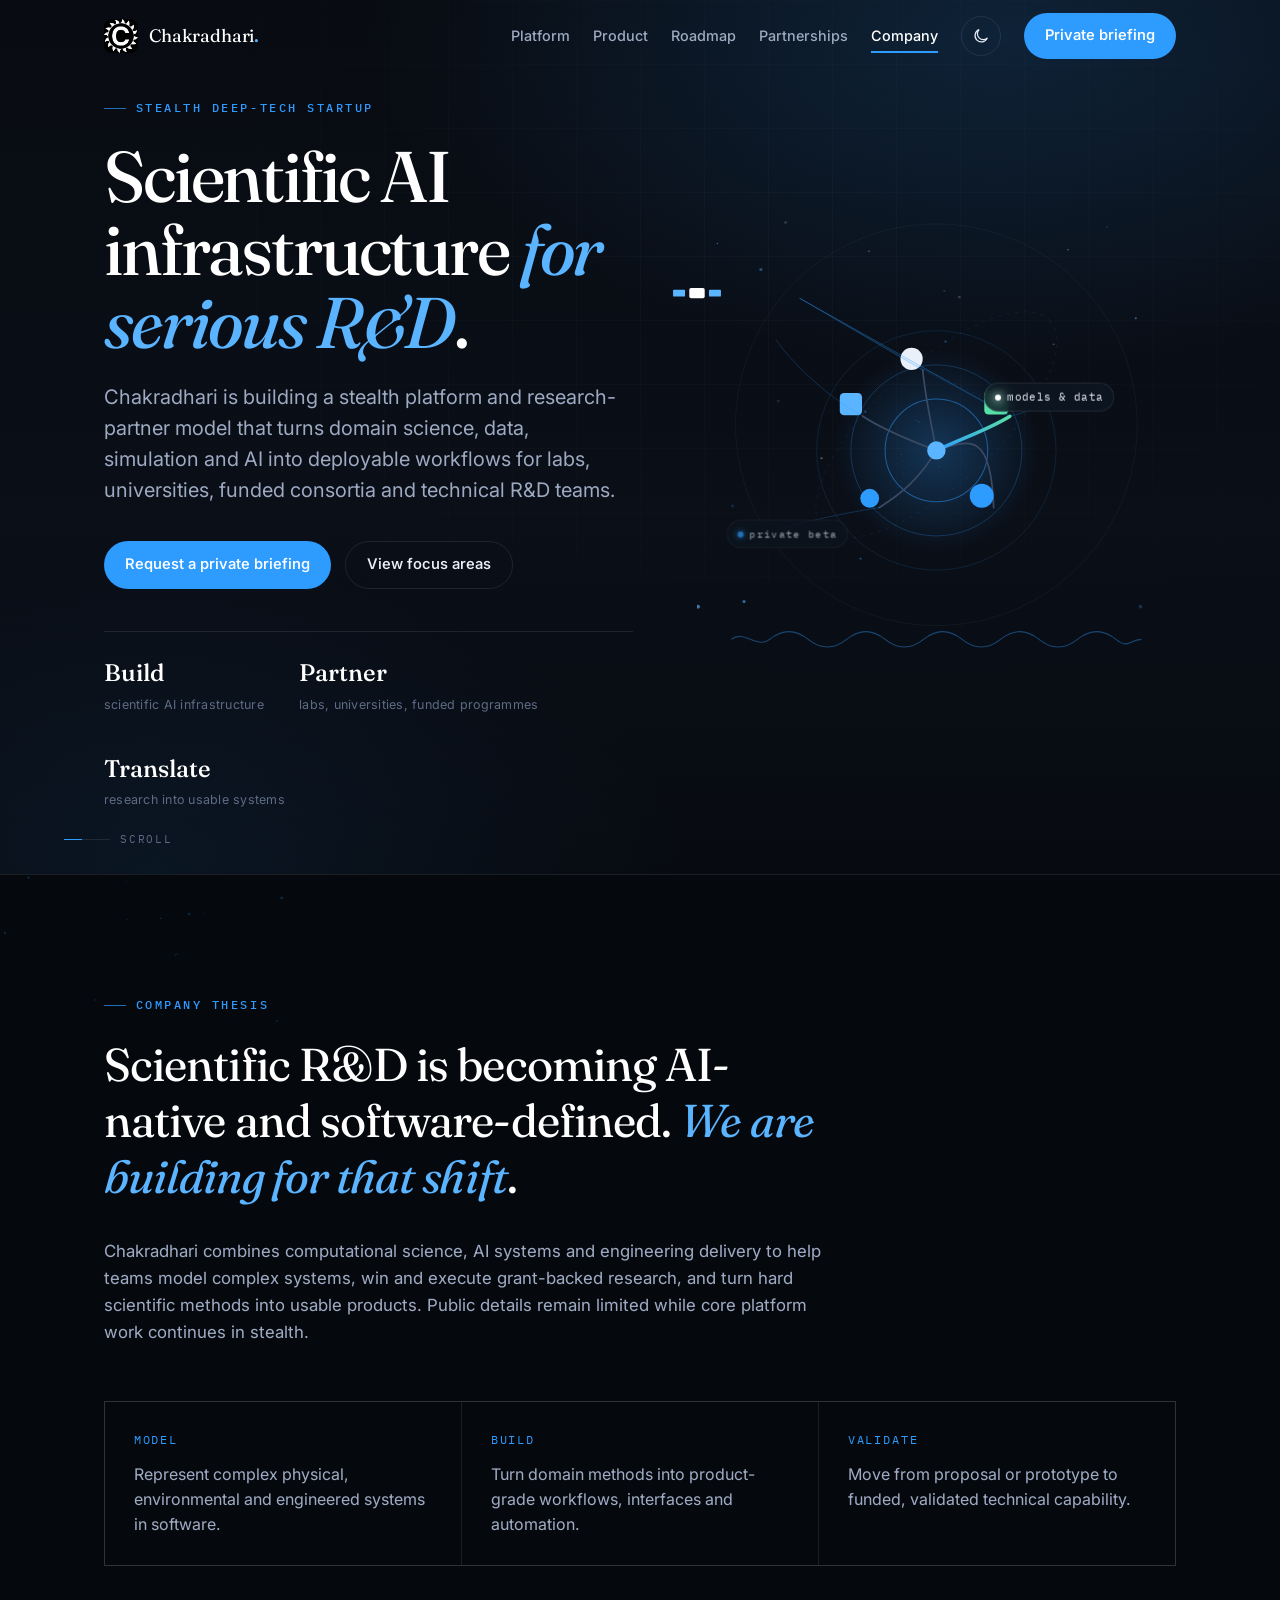
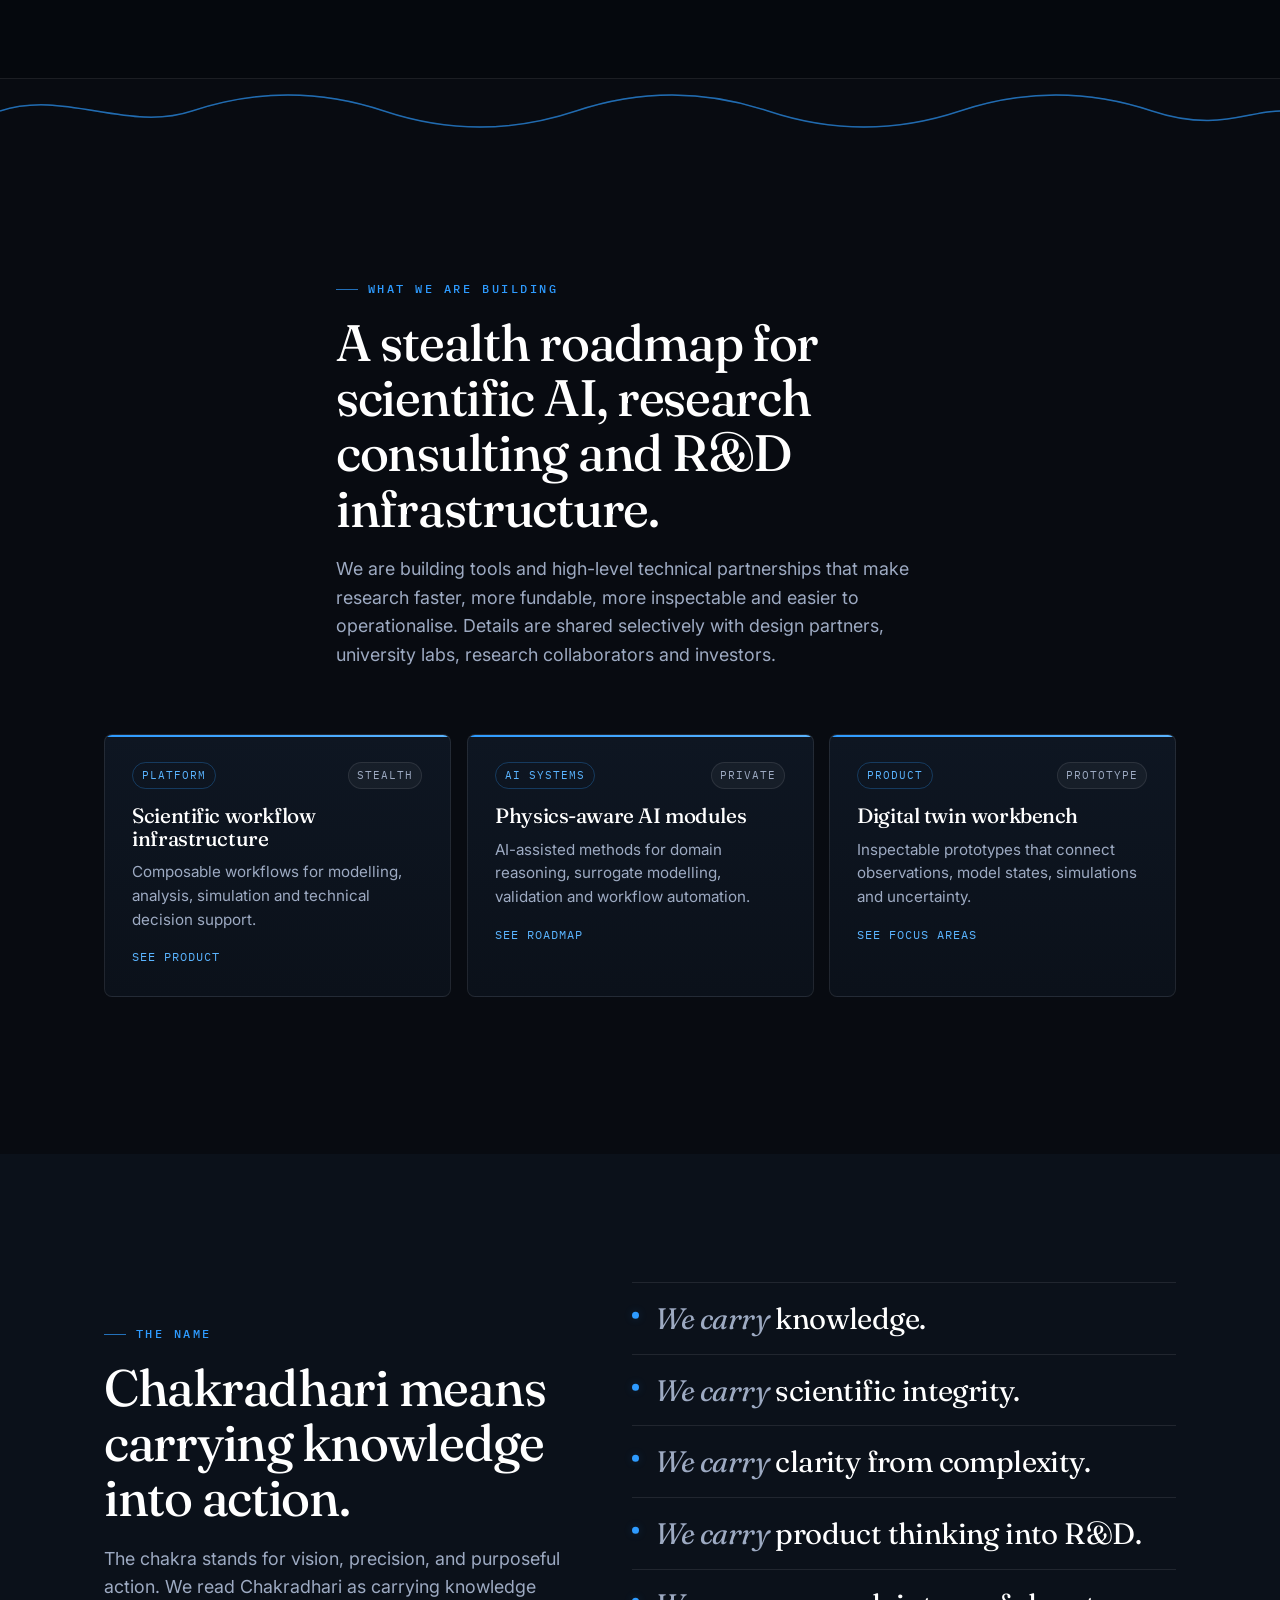
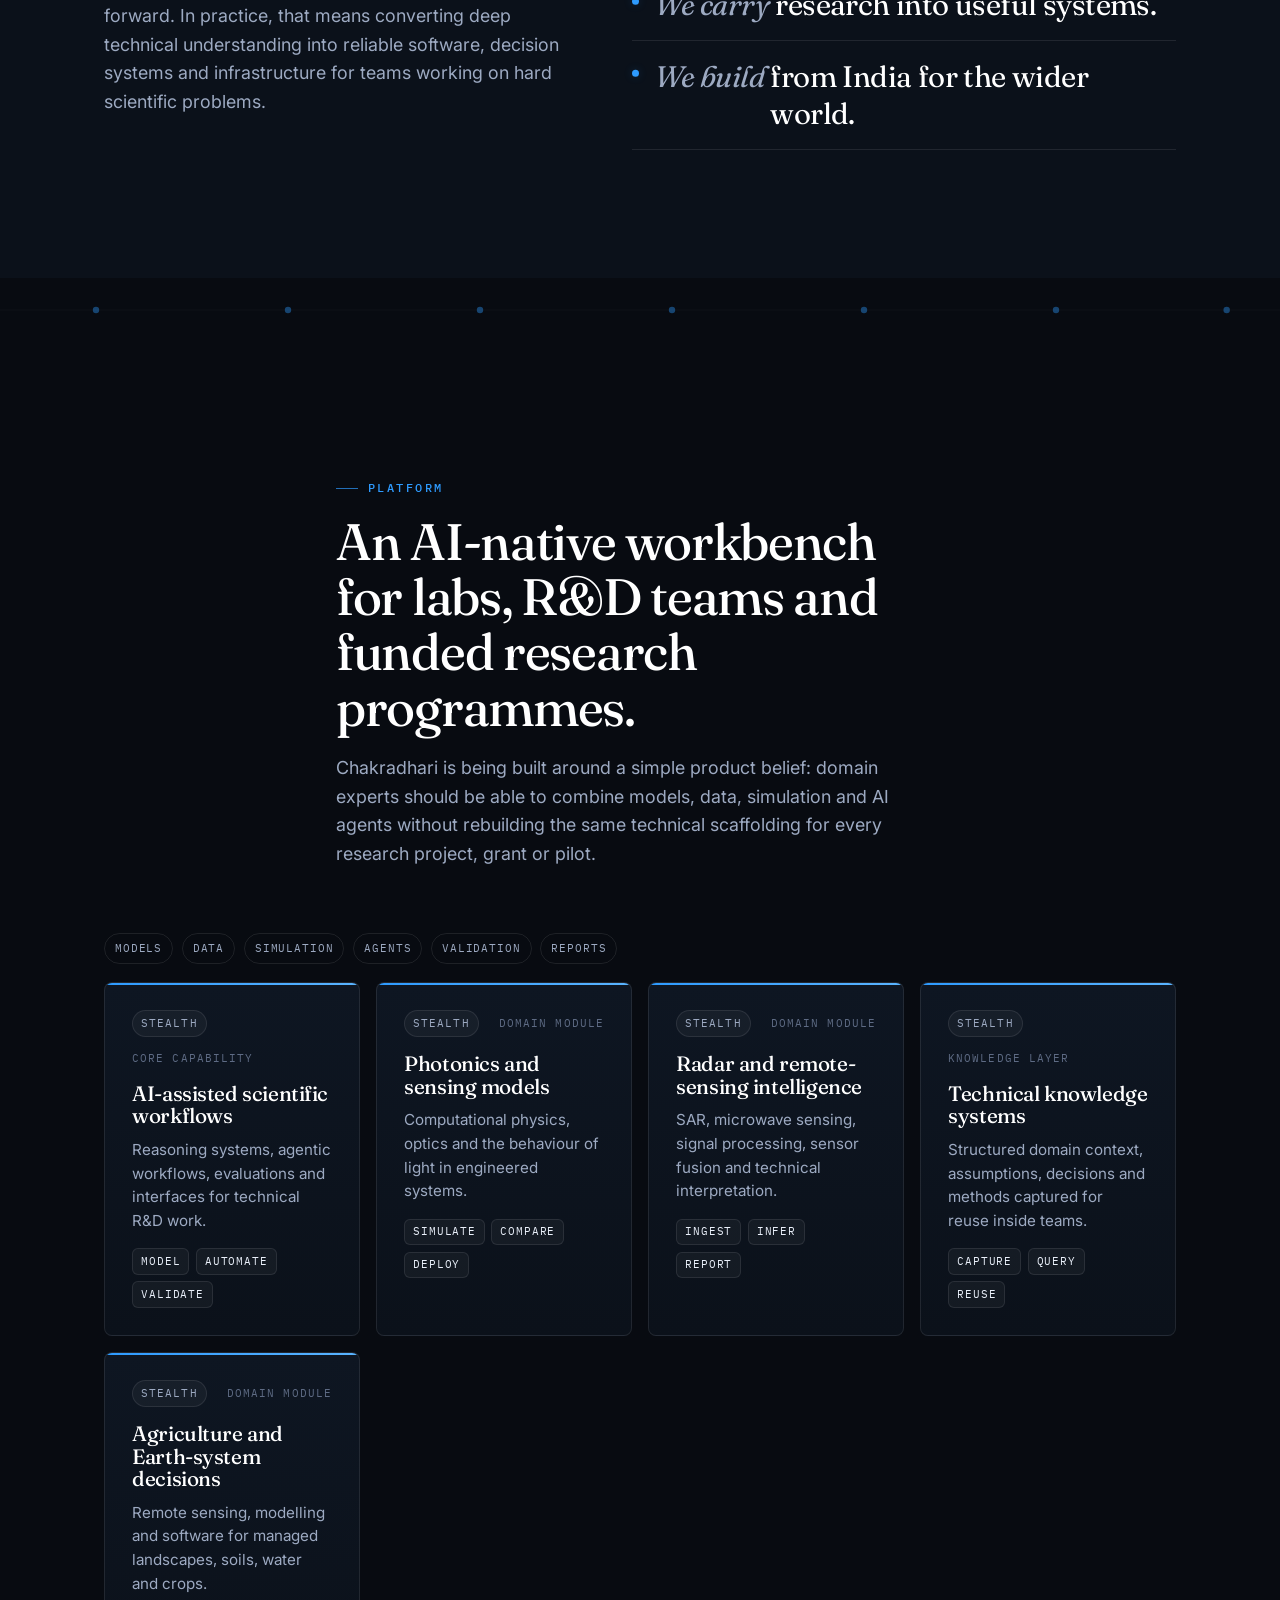
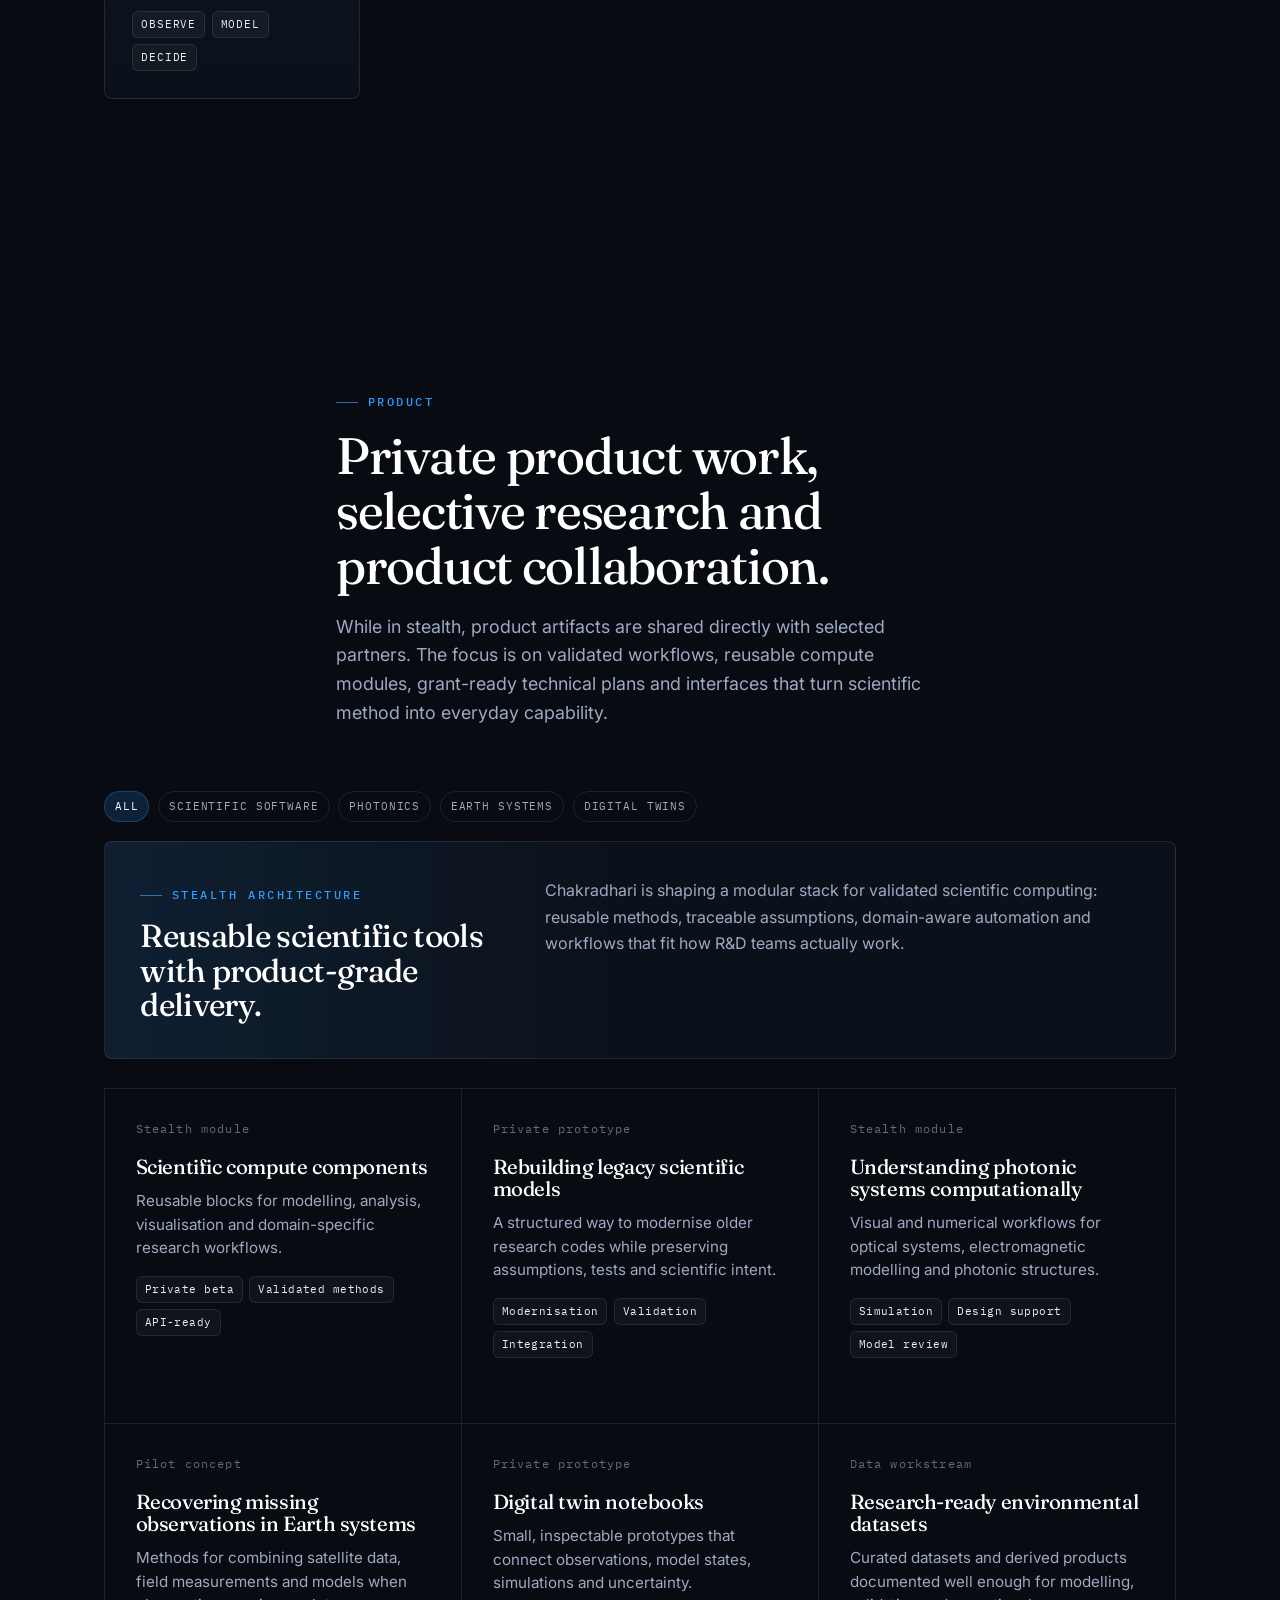
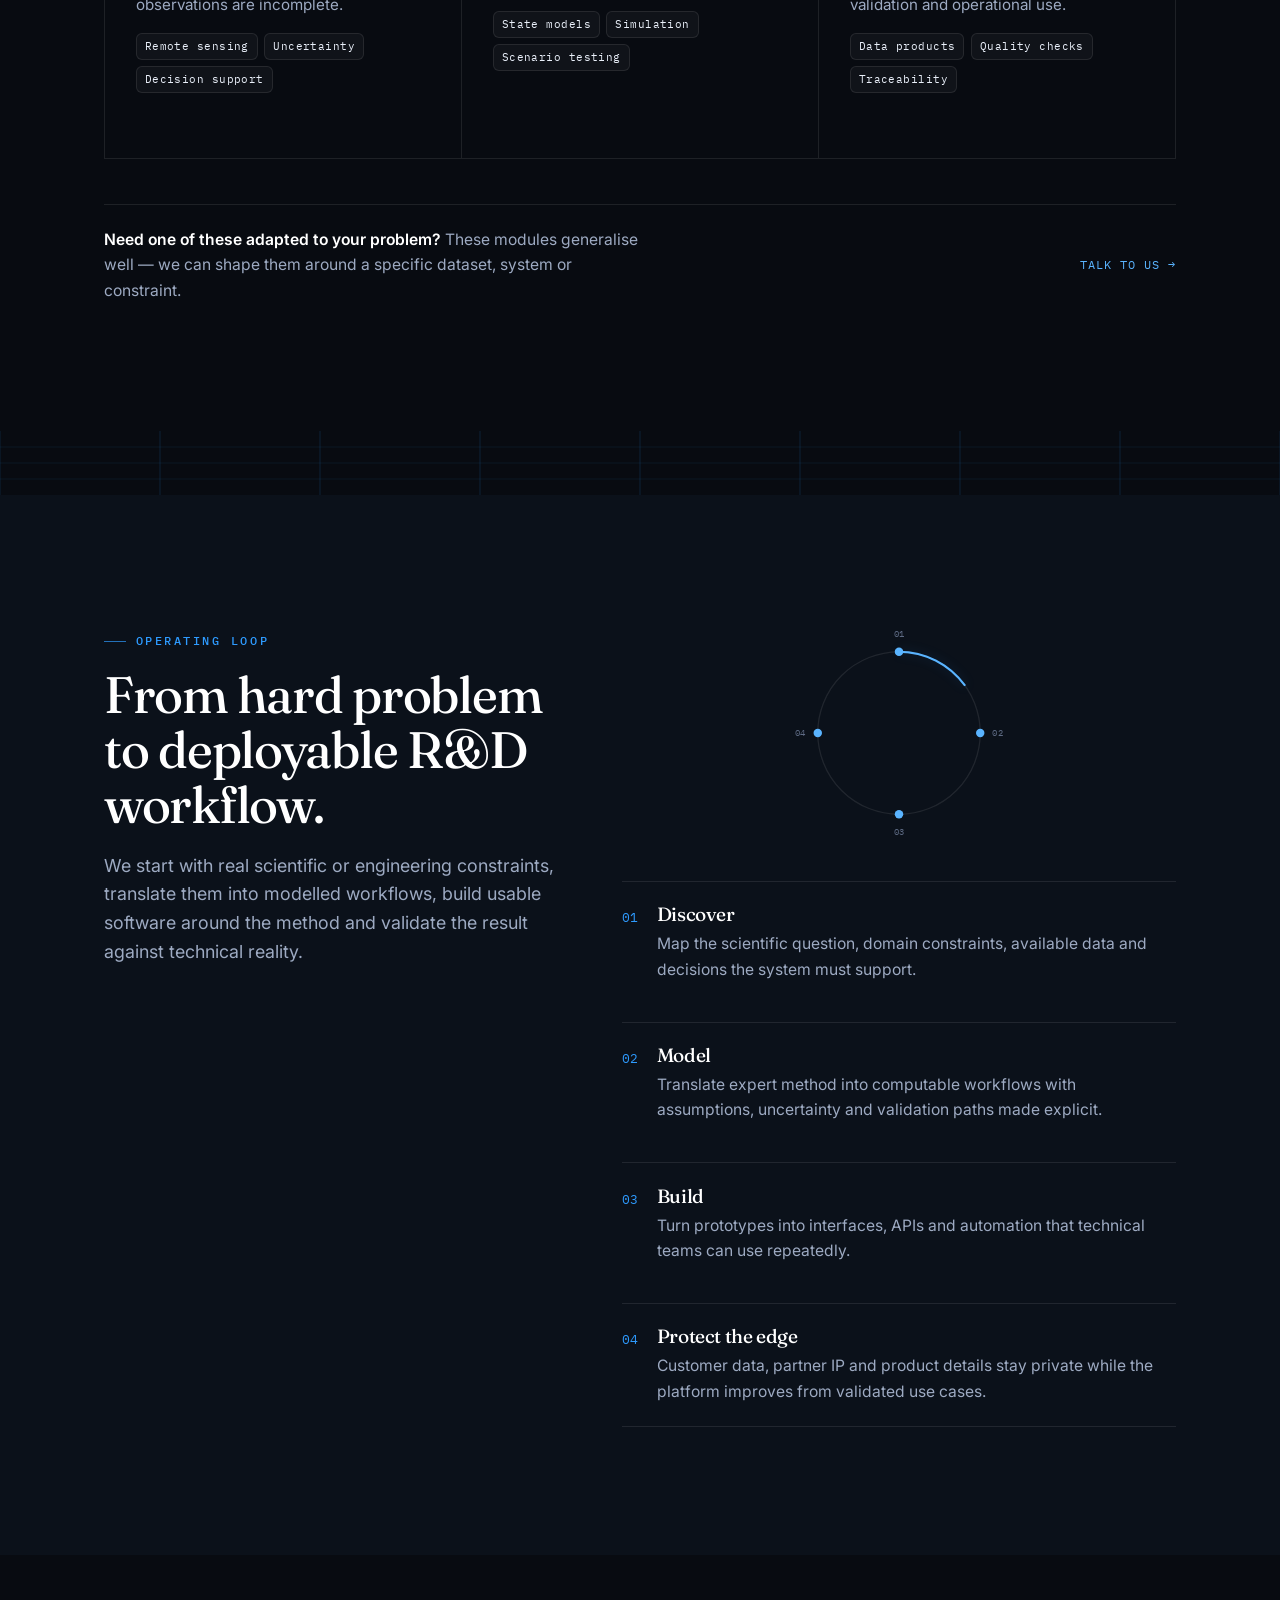
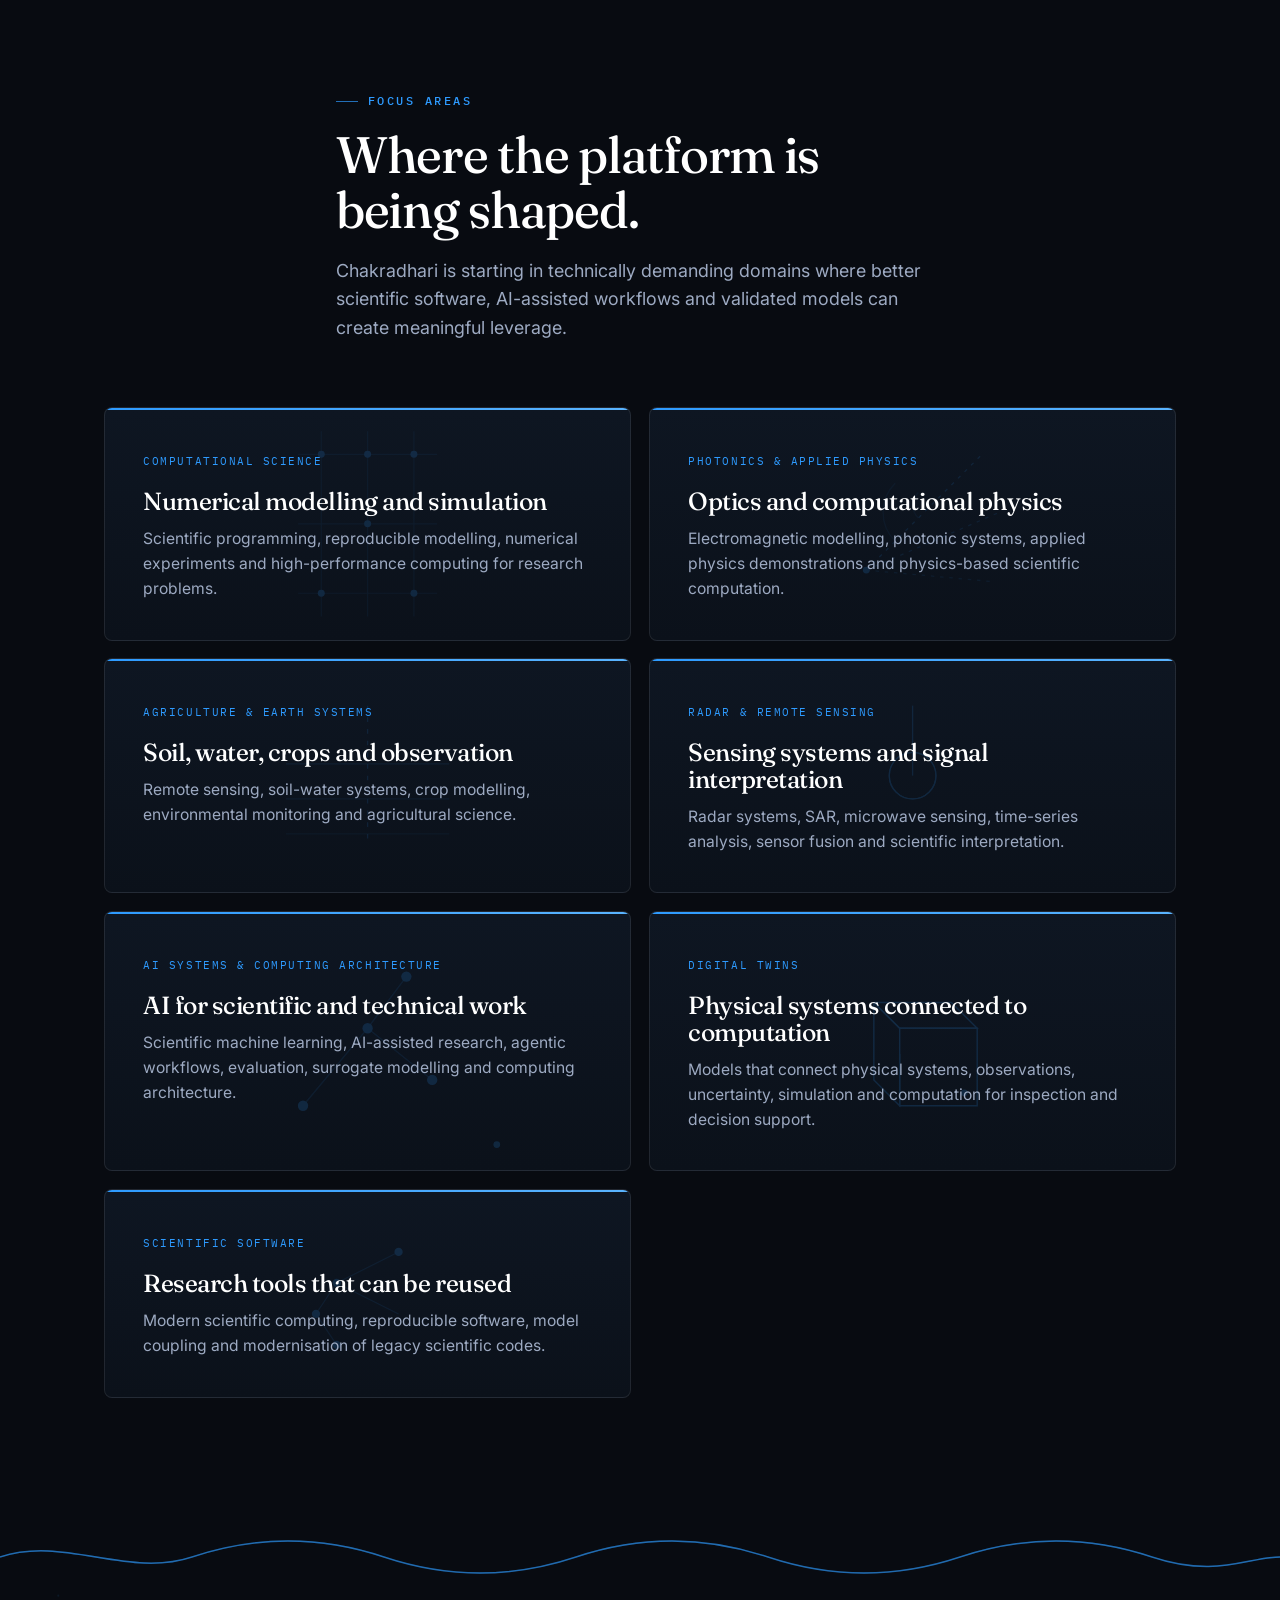
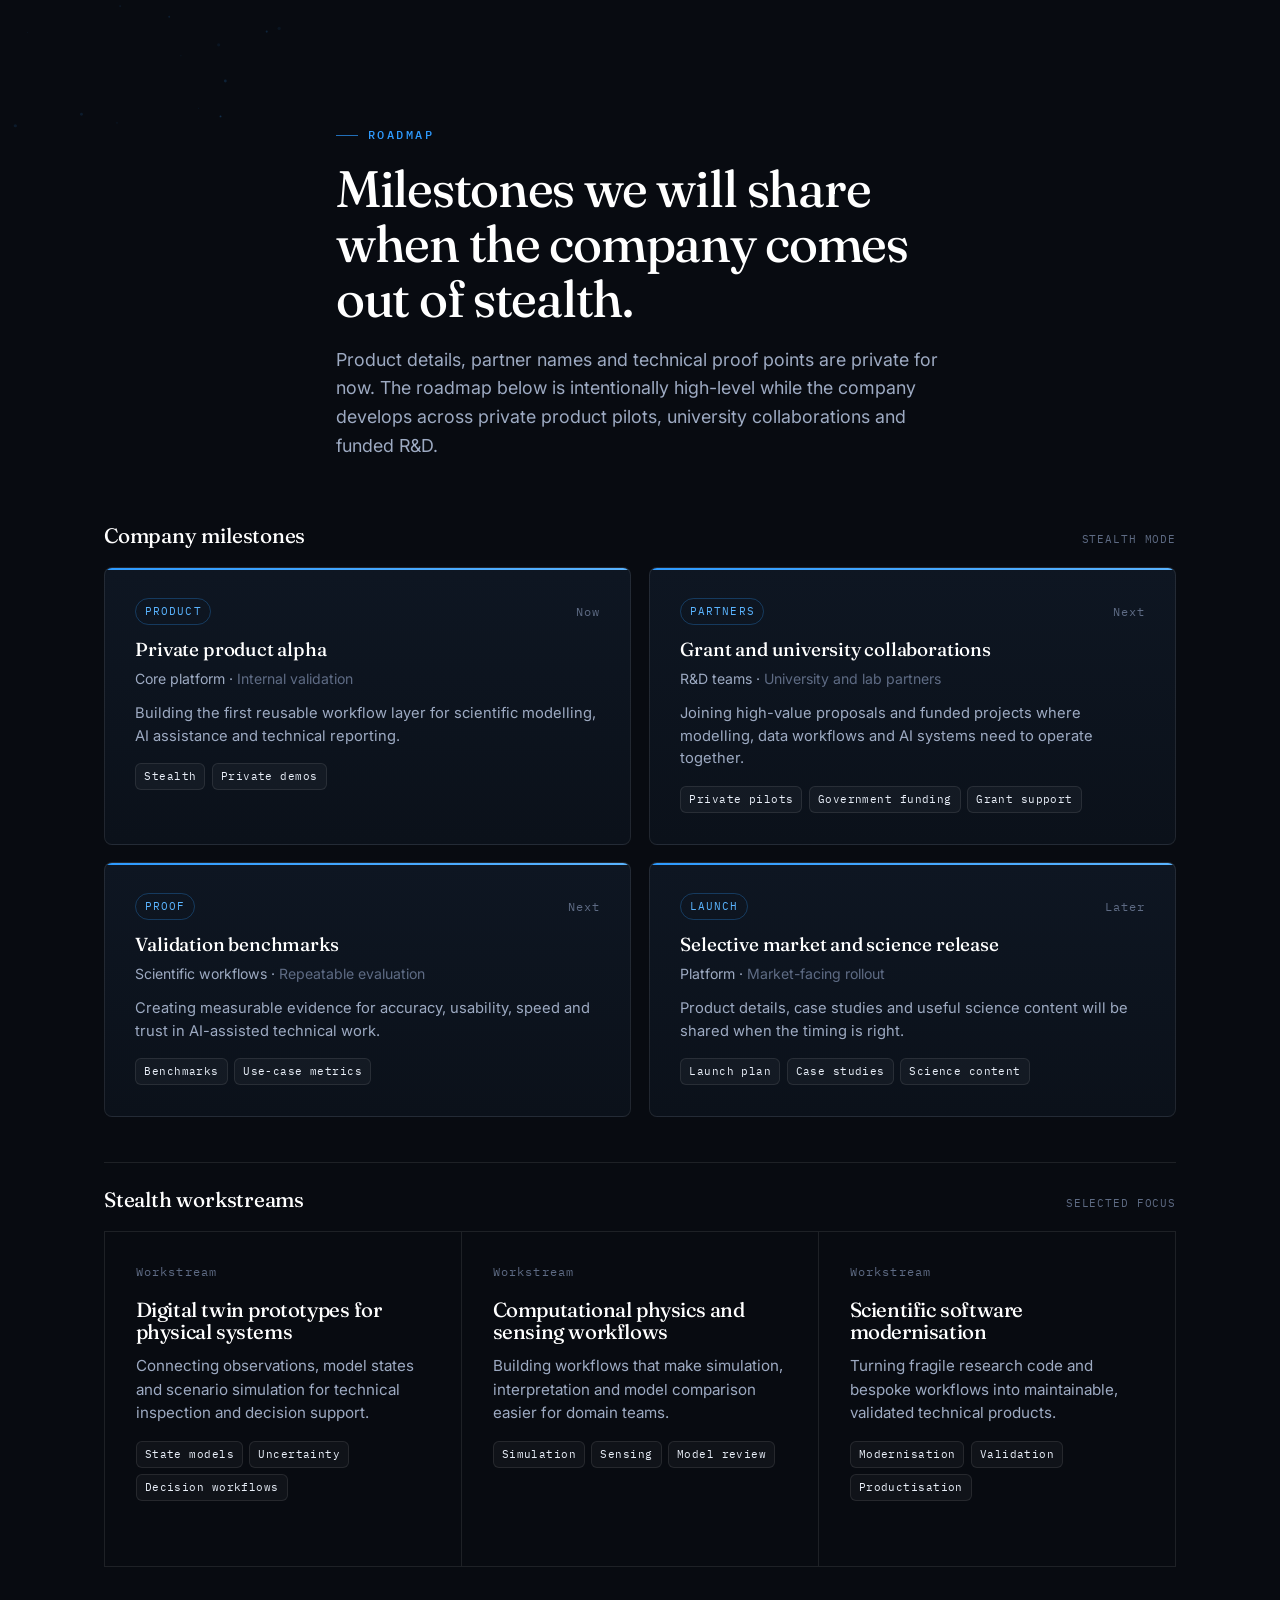
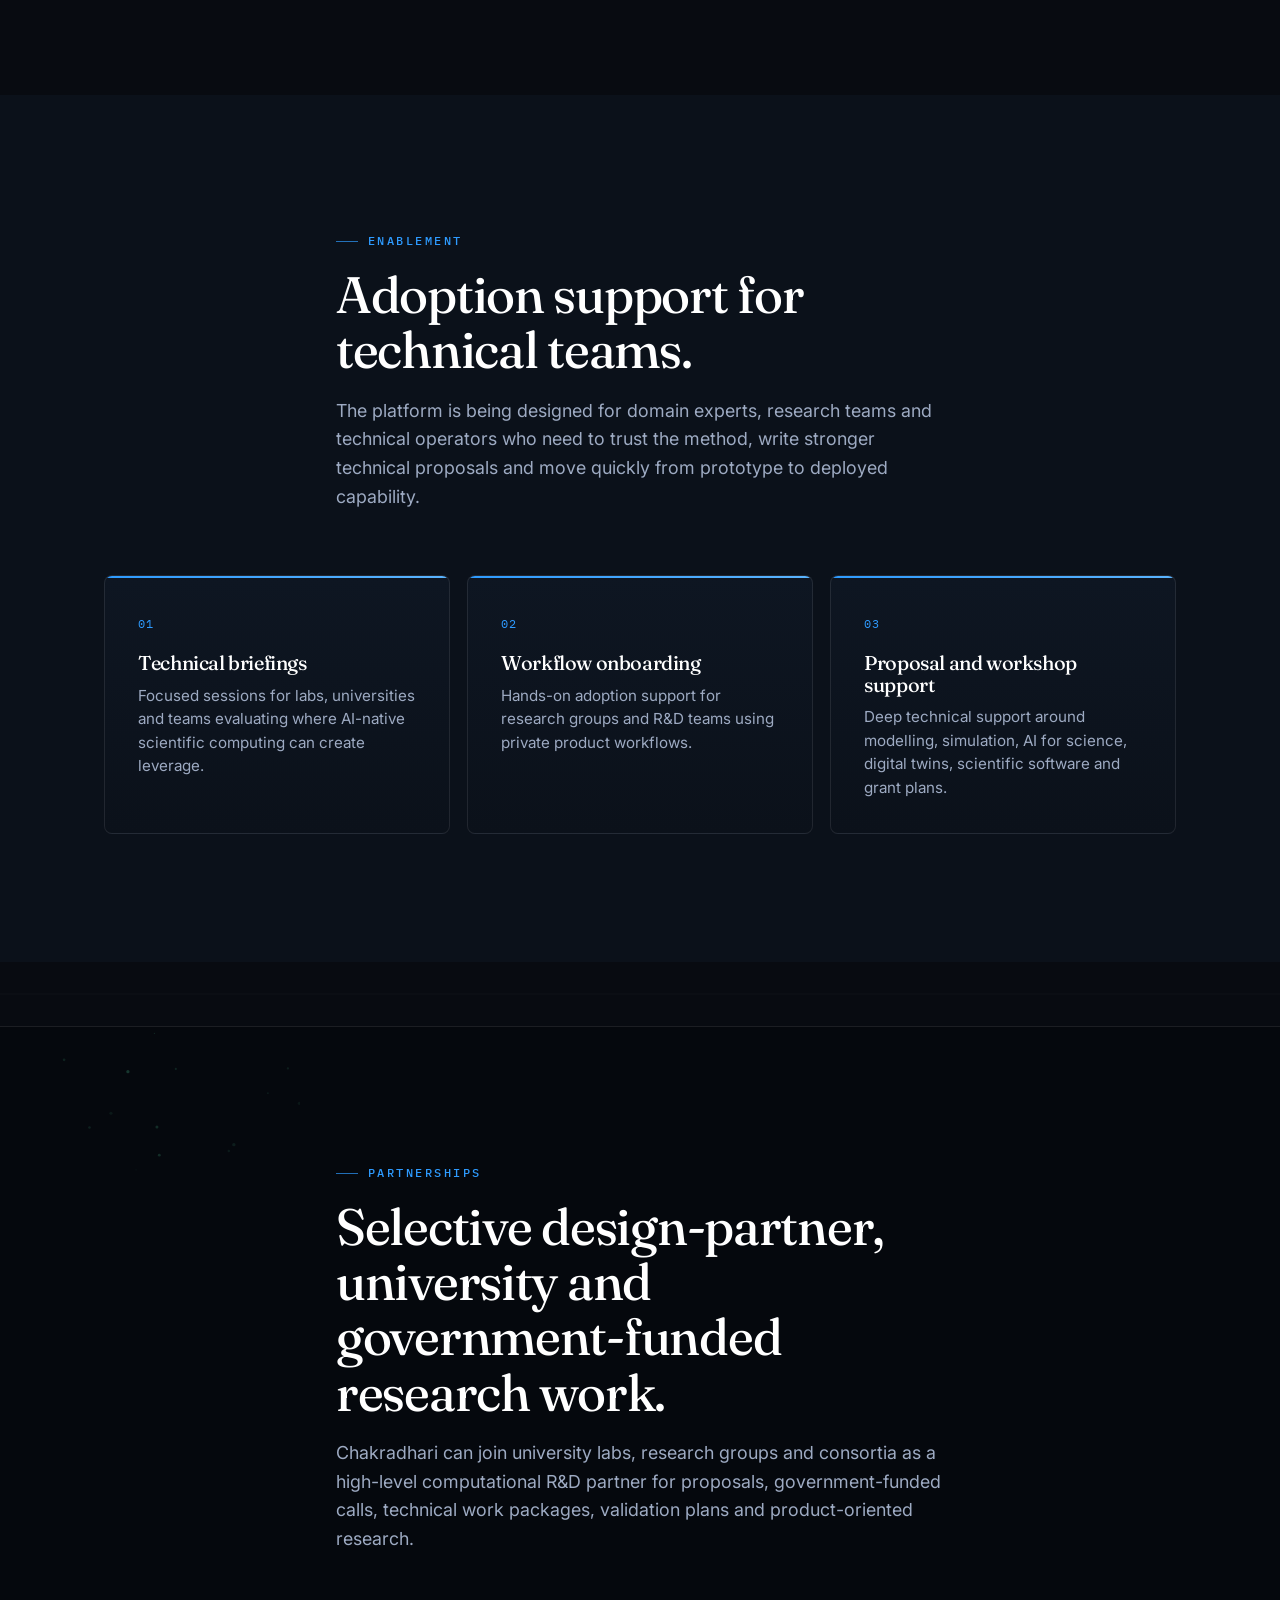
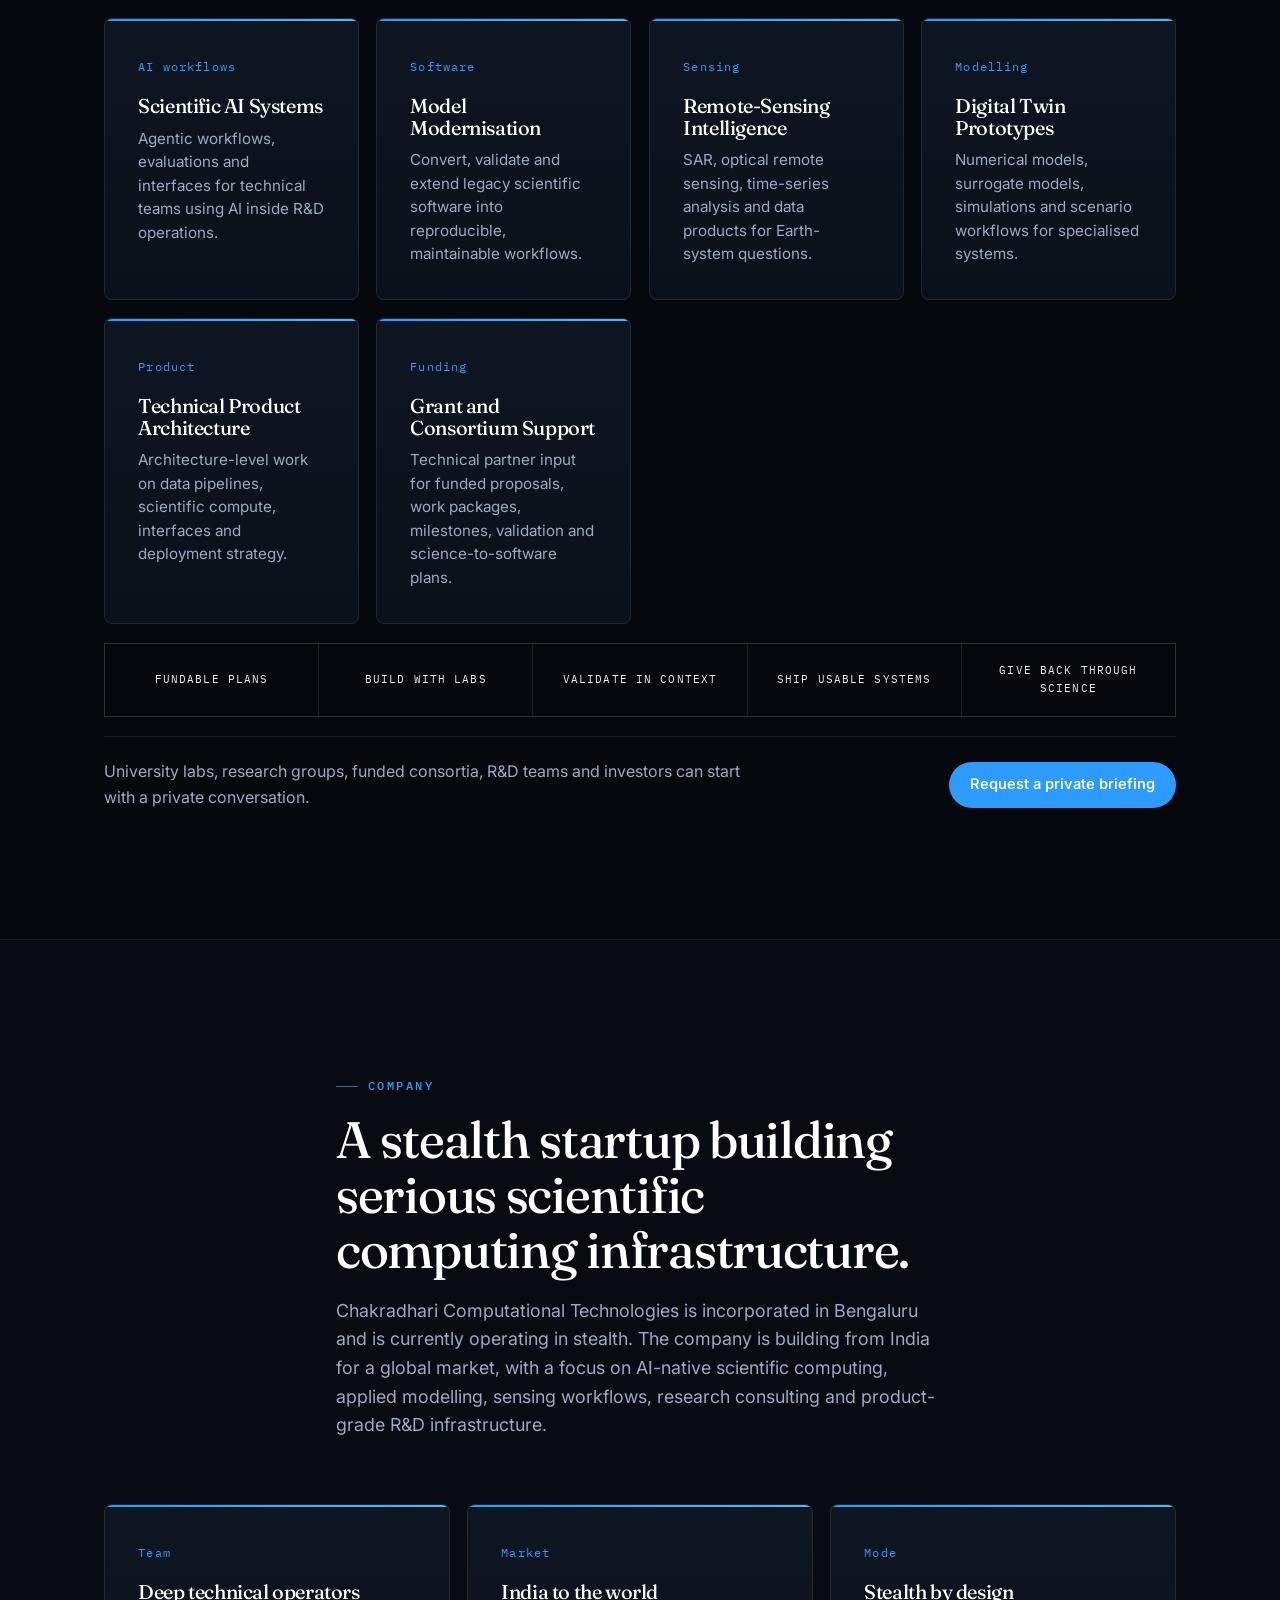
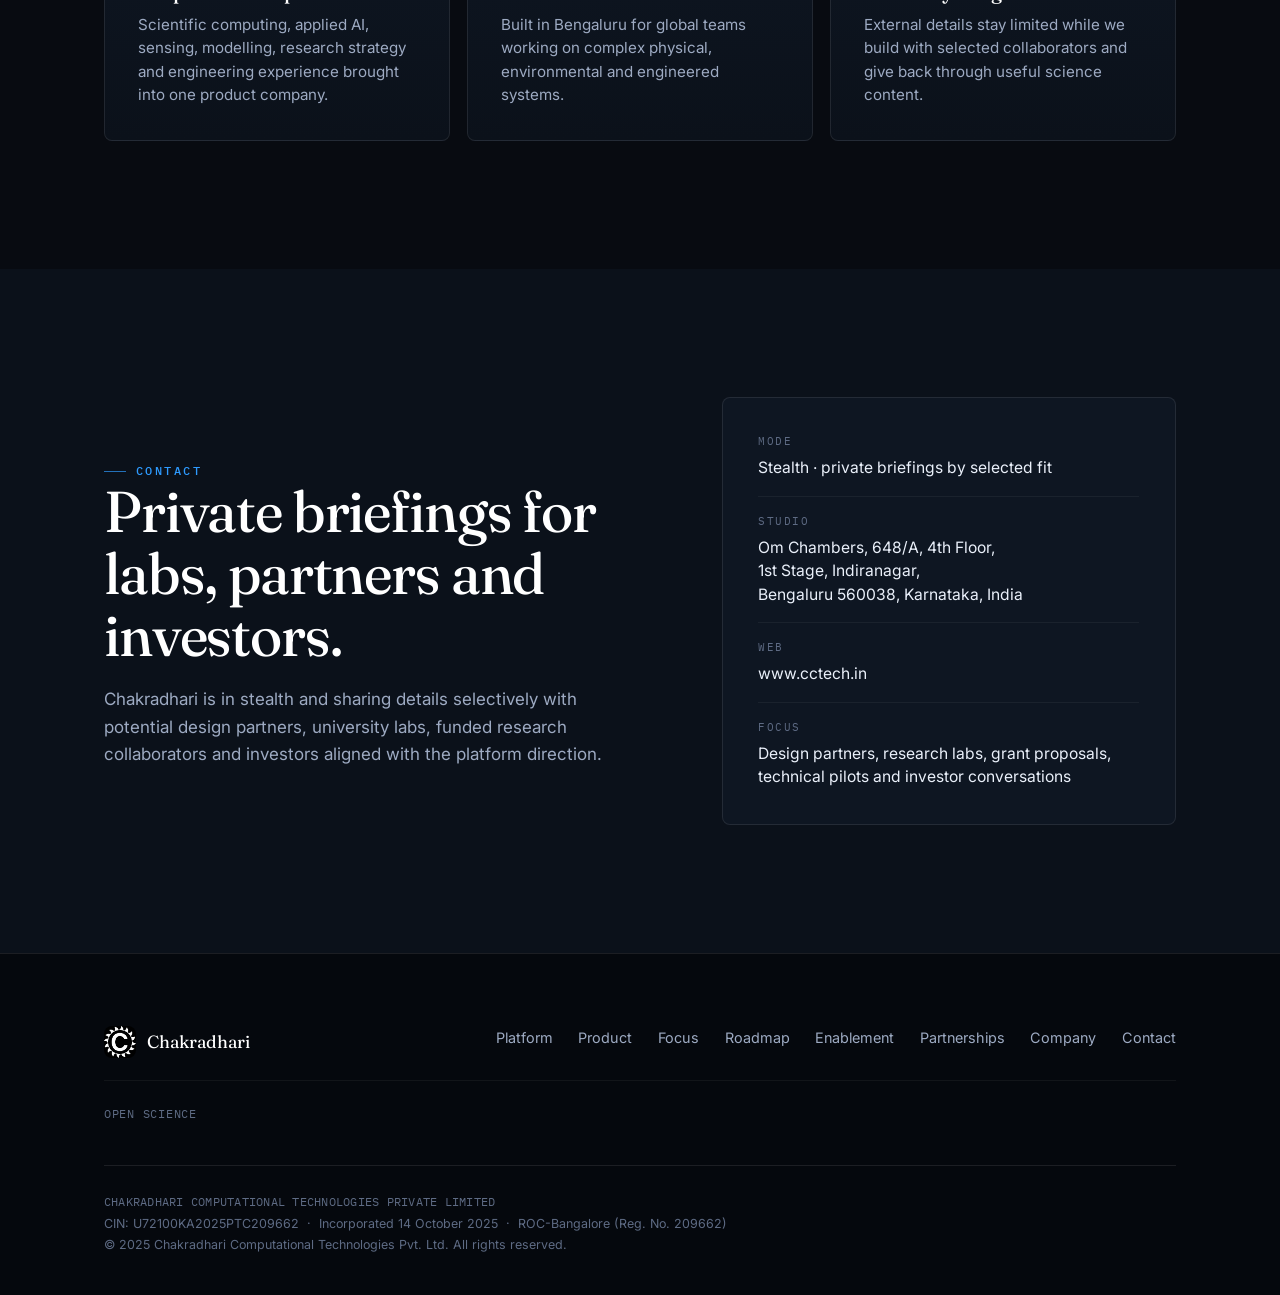
==== commit 3aabd9db: "sd" ====
--- a/index.html
+++ b/index.html
@@ -12,9 +12,7 @@
         document.documentElement.classList.add('intro-seen');
       }
       var storedTheme = localStorage.getItem('cctech-theme');
-      var theme = storedTheme === 'light' || storedTheme === 'dark'
-        ? storedTheme
-        : (window.matchMedia && window.matchMedia('(prefers-color-scheme: light)').matches ? 'light' : 'dark');
+      var theme = (storedTheme === 'light' || storedTheme === 'dark') ? storedTheme : 'dark';
       document.documentElement.setAttribute('data-theme', theme);
       var metaColor = document.querySelector('meta[name="theme-color"]');
       if (metaColor) metaColor.setAttribute('content', theme === 'light' ? '#F7F6F2' : '#080B11');
@@ -225,7 +223,7 @@
 
     <!-- ============ STATEMENT ============ -->
     <section class="statement field-host" id="pillars">
-      <canvas class="field-canvas" id="statementField" aria-hidden="true"></canvas>
+      <canvas class="field-canvas" data-color="46,155,255" aria-hidden="true"></canvas>
       <div class="wrap">
         <span class="eyebrow" data-reveal>Company thesis</span>
         <p data-reveal>
@@ -337,6 +335,19 @@
       </div>
     </section>
 
+    <div class="signal-divider signal-divider--nodes" aria-hidden="true">
+      <svg viewBox="0 0 1200 60" preserveAspectRatio="none">
+        <line class="base-line" x1="0" y1="30" x2="1200" y2="30"/>
+        <circle class="node-dot" cx="90" cy="30" r="3"/>
+        <circle class="node-dot" cx="270" cy="30" r="3"/>
+        <circle class="node-dot" cx="450" cy="30" r="3"/>
+        <circle class="node-dot" cx="630" cy="30" r="3"/>
+        <circle class="node-dot" cx="810" cy="30" r="3"/>
+        <circle class="node-dot" cx="990" cy="30" r="3"/>
+        <circle class="node-dot" cx="1150" cy="30" r="3"/>
+      </svg>
+    </div>
+
     <!-- ============ PLATFORM ============ -->
     <section class="band" id="explore">
       <div class="wrap section-head" data-reveal>
@@ -510,6 +521,13 @@
         </div>
       </div>
     </section>
+
+    <div class="signal-divider signal-divider--mesh" data-assemble aria-hidden="true">
+      <svg viewBox="0 0 1200 60" preserveAspectRatio="none">
+        <path class="mesh-h" d="M0 15H1200M0 30H1200M0 45H1200"/>
+        <path class="mesh-v" d="M0 0V60M150 0V60M300 0V60M450 0V60M600 0V60M750 0V60M900 0V60M1050 0V60M1200 0V60"/>
+      </svg>
+    </div>
 
     <!-- ============ APPROACH ============ -->
     <section class="band approach" id="approach">
@@ -690,7 +708,8 @@
     </div>
 
     <!-- ============ RESEARCH ============ -->
-    <section class="band research-band" id="research">
+    <section class="band research-band field-host" id="research">
+      <canvas class="field-canvas" data-color="46,155,255" aria-hidden="true"></canvas>
       <div class="wrap section-head" data-reveal>
         <span class="eyebrow">Roadmap</span>
         <h2>Milestones we will share when the company comes out of stealth.</h2>
@@ -824,8 +843,16 @@
       </div>
     </section>
 
+    <div class="signal-divider signal-divider--radar" aria-hidden="true">
+      <svg viewBox="0 0 1200 60" preserveAspectRatio="none">
+        <line class="base-line" x1="0" y1="30" x2="1200" y2="30"/>
+        <circle class="scan-dot" cx="0" cy="30" r="3"/>
+      </svg>
+    </div>
+
     <!-- ============ PARTNERSHIPS ============ -->
-    <section class="band consulting-band" id="work-with-us">
+    <section class="band consulting-band field-host" id="work-with-us">
+      <canvas class="field-canvas" data-color="87,224,166" aria-hidden="true"></canvas>
       <div class="wrap section-head" data-reveal>
         <span class="eyebrow">Partnerships</span>
         <h2>Selective design-partner, university and government-funded research work.</h2>
--- a/css/components/cards.css
+++ b/css/components/cards.css
@@ -13,6 +13,24 @@
     transition: transform .5s var(--ease-spring), border-color .35s, box-shadow .35s;
   }
   [data-tilt].is-tilting { transition: transform .08s linear; }
+
+  /* Border draw-in: the same top-edge sweep .cap already does on hover
+     (below), generalised to every other card type and triggered once as
+     the card scrolls into view rather than only on hover — so entrances
+     read as "assembling", not just fading up. */
+  .channel-card::after, .pub-card::after, .focus-card::after, .t-card::after {
+    content: ""; position: absolute; left: 0; top: 0; height: 2px; width: 0;
+    background: linear-gradient(90deg, var(--blue), var(--blue-bright));
+    transition: width .7s var(--ease) .35s;
+    pointer-events: none;
+  }
+  [data-reveal-stagger].in > .channel-card::after,
+  [data-reveal-stagger].in > .pub-card::after,
+  [data-reveal-stagger].in > .focus-card::after,
+  [data-reveal-stagger].in > .t-card::after,
+  .channel-card:hover::after, .pub-card:hover::after, .focus-card:hover::after, .t-card:hover::after {
+    width: 100%;
+  }
 
   /* ---------- Chips, tags, filter toolbar ---------- */
   .lab-toolbar { display: flex; flex-wrap: wrap; gap: 0.55rem; margin-bottom: 1.2rem; }
@@ -78,6 +96,7 @@
   /* ---------- Channel cards ---------- */
   .channel-grid { display: grid; grid-template-columns: repeat(auto-fit, minmax(220px, 1fr)); gap: 1rem; margin-bottom: 1.8rem; }
   .channel-card {
+    position: relative; overflow: hidden;
     border: 1px solid var(--line);
     border-radius: var(--radius-lg);
     padding: clamp(1.3rem, 2.3vw, 1.7rem);
@@ -145,6 +164,7 @@
   /* ---------- Publication / roadmap cards ---------- */
   .pub-list { display: grid; grid-template-columns: repeat(2, 1fr); gap: 1.1rem; margin-bottom: 0.4rem; }
   .pub-card {
+    position: relative; overflow: hidden;
     border: 1px solid var(--line); border-radius: var(--radius-lg); padding: clamp(1.4rem, 2.4vw, 1.9rem);
     background: linear-gradient(180deg, var(--field) 0%, var(--bg-2) 100%);
     transition: border-color .35s, transform .35s var(--ease);
@@ -175,7 +195,7 @@
   /* ---------- Triad / work-grid (t-card) ---------- */
   .triad { display: grid; grid-template-columns: repeat(3, 1fr); gap: 1.1rem; }
   .t-card {
-    position: relative; border: 1px solid var(--line); border-radius: var(--radius-lg);
+    position: relative; overflow: hidden; border: 1px solid var(--line); border-radius: var(--radius-lg);
     padding: clamp(1.5rem, 2.6vw, 2.1rem);
     background: linear-gradient(180deg, var(--field) 0%, var(--bg-2) 100%);
     transition: border-color .35s, transform .35s var(--ease);
@@ -197,7 +217,10 @@
   .work-principles span {
     display: grid; place-items: center; min-height: 72px; padding: 0.9rem; text-align: center;
     color: var(--text); background: var(--night); font-family: var(--mono); font-size: 0.7rem; letter-spacing: 0.1em; text-transform: uppercase;
-  }
+    transition: background .5s var(--ease), color .5s var(--ease);
+  }
+  /* Sequential scan across the five principles — js/viz/sequential-highlight.js */
+  .work-principles span.is-active { background: rgba(46,155,255,0.14); color: var(--white); }
 
   @media (max-width: 960px) {
     .cap-grid { grid-template-columns: repeat(2, 1fr); }
--- a/css/motion.css
+++ b/css/motion.css
@@ -57,6 +57,48 @@
     opacity: 0.55;
   }
 
+  /* ---------- Divider variants ----------
+     Three more transition motifs alongside the wave, each distinct
+     rather than repeating the same effect: nodes pulsing in sequence,
+     a mesh strip that unfolds once (via the existing [data-assemble]
+     reveal, no extra JS), and a scanning dot tracing the divider like
+     a radar sweep. .is-visible is toggled by js/viz/dividers.js. */
+  .signal-divider--nodes .base-line { stroke: var(--line); stroke-width: 1; opacity: .35; }
+  .signal-divider--nodes .node-dot {
+    fill: var(--blue); opacity: .4;
+    transform-box: fill-box; transform-origin: center;
+  }
+  .signal-divider--nodes.is-visible .node-dot { animation: dividerNodePulse 2.2s var(--ease) infinite; }
+  .signal-divider--nodes .node-dot:nth-of-type(2) { animation-delay: .25s; }
+  .signal-divider--nodes .node-dot:nth-of-type(3) { animation-delay: .5s; }
+  .signal-divider--nodes .node-dot:nth-of-type(4) { animation-delay: .75s; }
+  .signal-divider--nodes .node-dot:nth-of-type(5) { animation-delay: 1s; }
+  .signal-divider--nodes .node-dot:nth-of-type(6) { animation-delay: 1.25s; }
+  .signal-divider--nodes .node-dot:nth-of-type(7) { animation-delay: 1.5s; }
+  @keyframes dividerNodePulse { 0%,100% { opacity: .4; transform: scale(1); } 50% { opacity: 1; transform: scale(1.7); } }
+
+  .signal-divider--mesh path { stroke: var(--line-blue); stroke-width: 1; fill: none; }
+  .signal-divider--mesh .mesh-v { opacity: .55; }
+  .signal-divider--mesh .mesh-h { opacity: .3; }
+
+  .signal-divider--radar .base-line { stroke: var(--line); stroke-width: 1; opacity: .3; }
+  .signal-divider--radar .scan-dot {
+    fill: var(--blue-bright);
+    offset-path: path('M0 30 L1200 30');
+    offset-rotate: 0deg;
+    opacity: 0;
+  }
+  .signal-divider--radar.is-visible .scan-dot { animation: dividerScan 4s ease-in-out infinite; }
+  @keyframes dividerScan {
+    0% { offset-distance: 0%; opacity: 0; }
+    8%, 92% { opacity: 1; }
+    100% { offset-distance: 100%; opacity: 0; }
+  }
+
+  @media (prefers-reduced-motion: reduce) {
+    .signal-divider--nodes .node-dot, .signal-divider--radar .scan-dot { animation: none !important; opacity: .5 !important; }
+  }
+
   /* Generic ambient particle canvas used behind a couple of content
      bands — always paused off-screen by motion-controller.js. */
   .field-canvas {
--- a/css/sections.css
+++ b/css/sections.css
@@ -25,7 +25,11 @@
     display: grid; grid-template-columns: repeat(3, 1fr); gap: 1px;
     margin-top: clamp(2.4rem, 5vw, 3.5rem); border: 1px solid var(--line); background: var(--line);
   }
-  .pillar-strip article { background: var(--night); padding: clamp(1.3rem, 2.5vw, 1.8rem); min-height: 150px; }
+  .pillar-strip article {
+    background: var(--night); padding: clamp(1.3rem, 2.5vw, 1.8rem); min-height: 150px;
+    box-shadow: inset 0 0 0 rgba(46,155,255,0); transition: box-shadow .6s var(--ease), background .6s var(--ease);
+  }
+  .pillar-strip article.is-active { box-shadow: inset 0 1px 0 var(--line-blue), inset 0 0 40px -20px var(--glow-blue); }
   .pillar-strip span { display: block; font-family: var(--mono); font-size: 0.72rem; letter-spacing: 0.16em; color: var(--blue); text-transform: uppercase; }
   .pillar-strip p { font-family: var(--sans); font-size: 1rem; line-height: 1.55; letter-spacing: 0; color: var(--text-soft); max-width: 22rem; margin-top: 0.8rem; }
   @media (max-width: 960px) { .pillar-strip { grid-template-columns: 1fr; } }
@@ -42,8 +46,12 @@
   .carry-list li:last-child { border-bottom: 1px solid var(--line); }
   .carry-list li::before {
     content: ""; width: 7px; height: 7px; border-radius: 50%; background: var(--blue);
-    box-shadow: 0 0 10px var(--glow-blue); margin-right: 1rem; flex: 0 0 auto; transform: translateY(-0.35em);
+    box-shadow: 0 0 10px var(--glow-blue); margin-right: 1rem; flex: 0 0 auto; transform: translateY(-0.35em) scale(1);
+    transition: transform .5s var(--ease-spring), box-shadow .5s var(--ease);
   }
+  /* A traveling highlight down the list — knowledge being "carried" —
+     driven by js/viz/sequential-highlight.js. */
+  .carry-list li.is-active::before { transform: translateY(-0.35em) scale(1.9); box-shadow: 0 0 16px var(--blue-bright); }
   .carry-list li .lead { font-style: italic; font-weight: 400; color: var(--text-soft); margin-right: 0.4rem; white-space: nowrap; }
   @media (max-width: 960px) { .ethos-grid { grid-template-columns: 1fr; } }
 
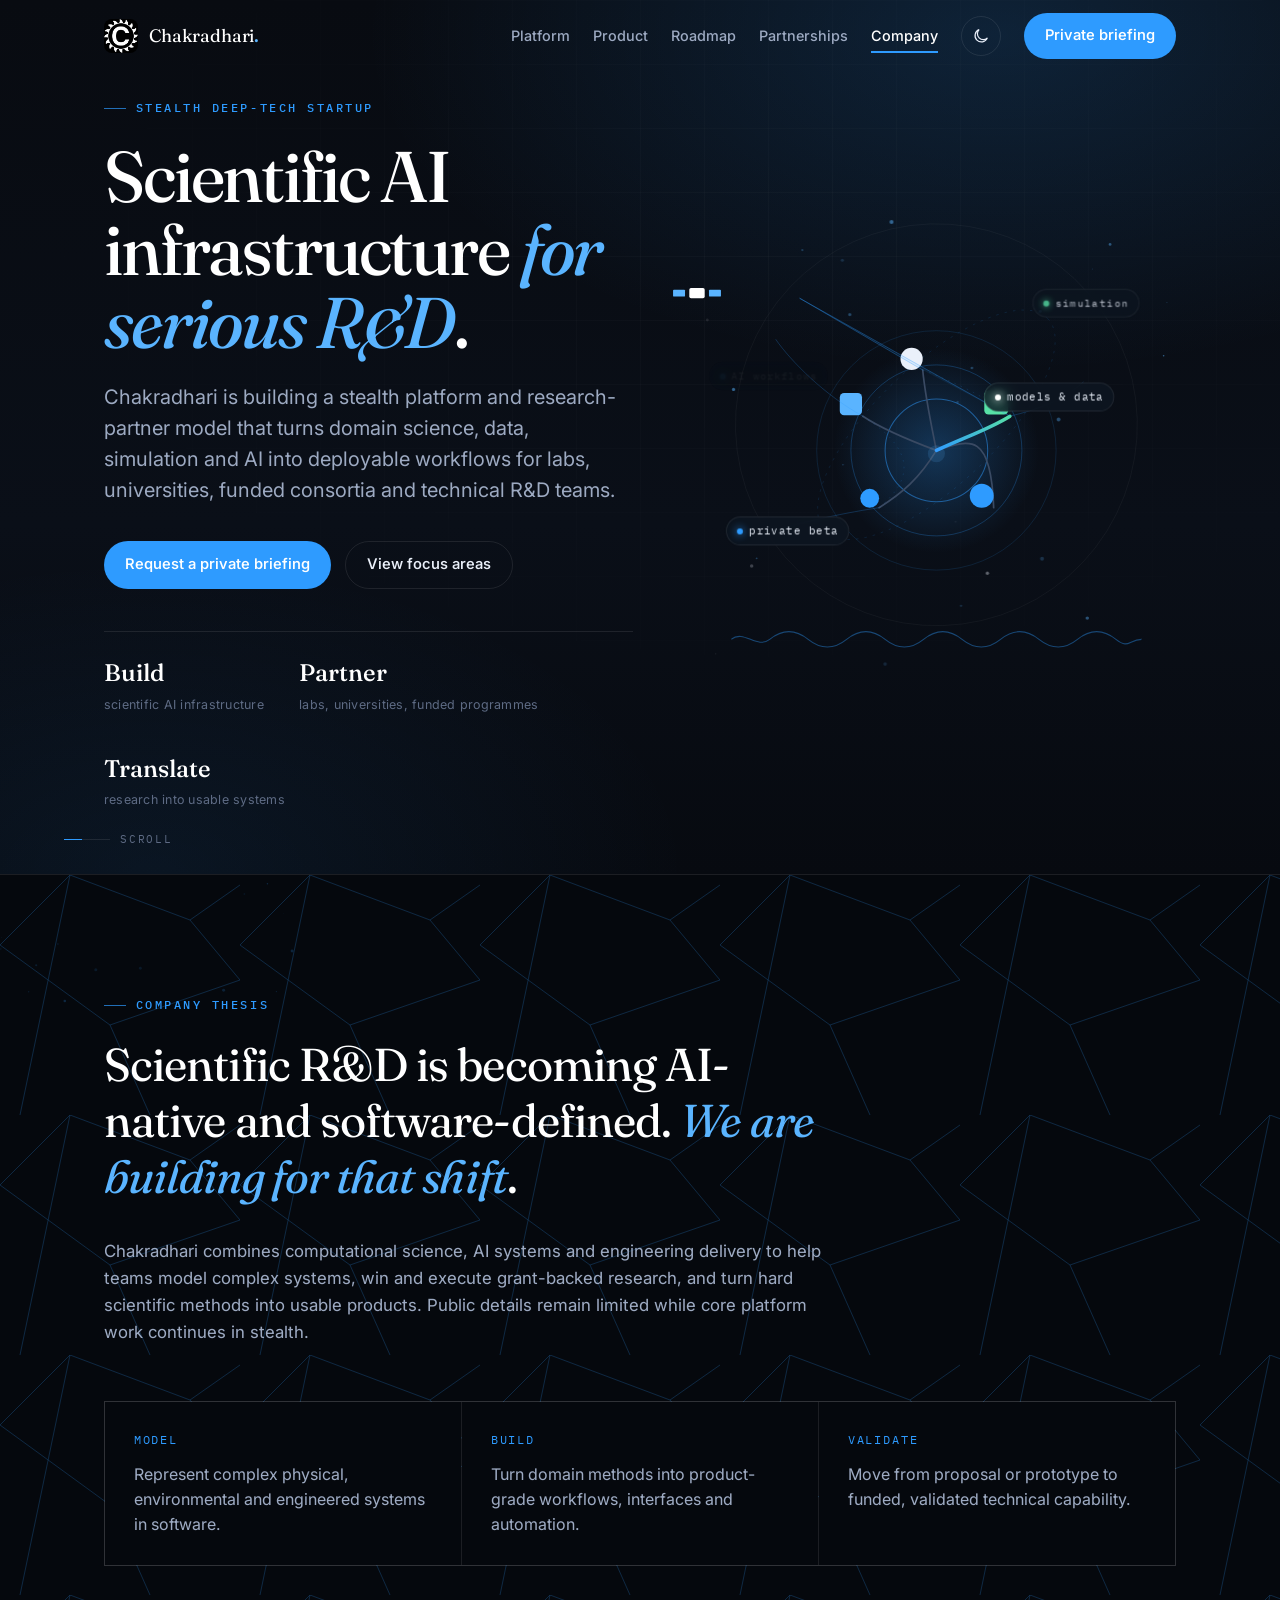
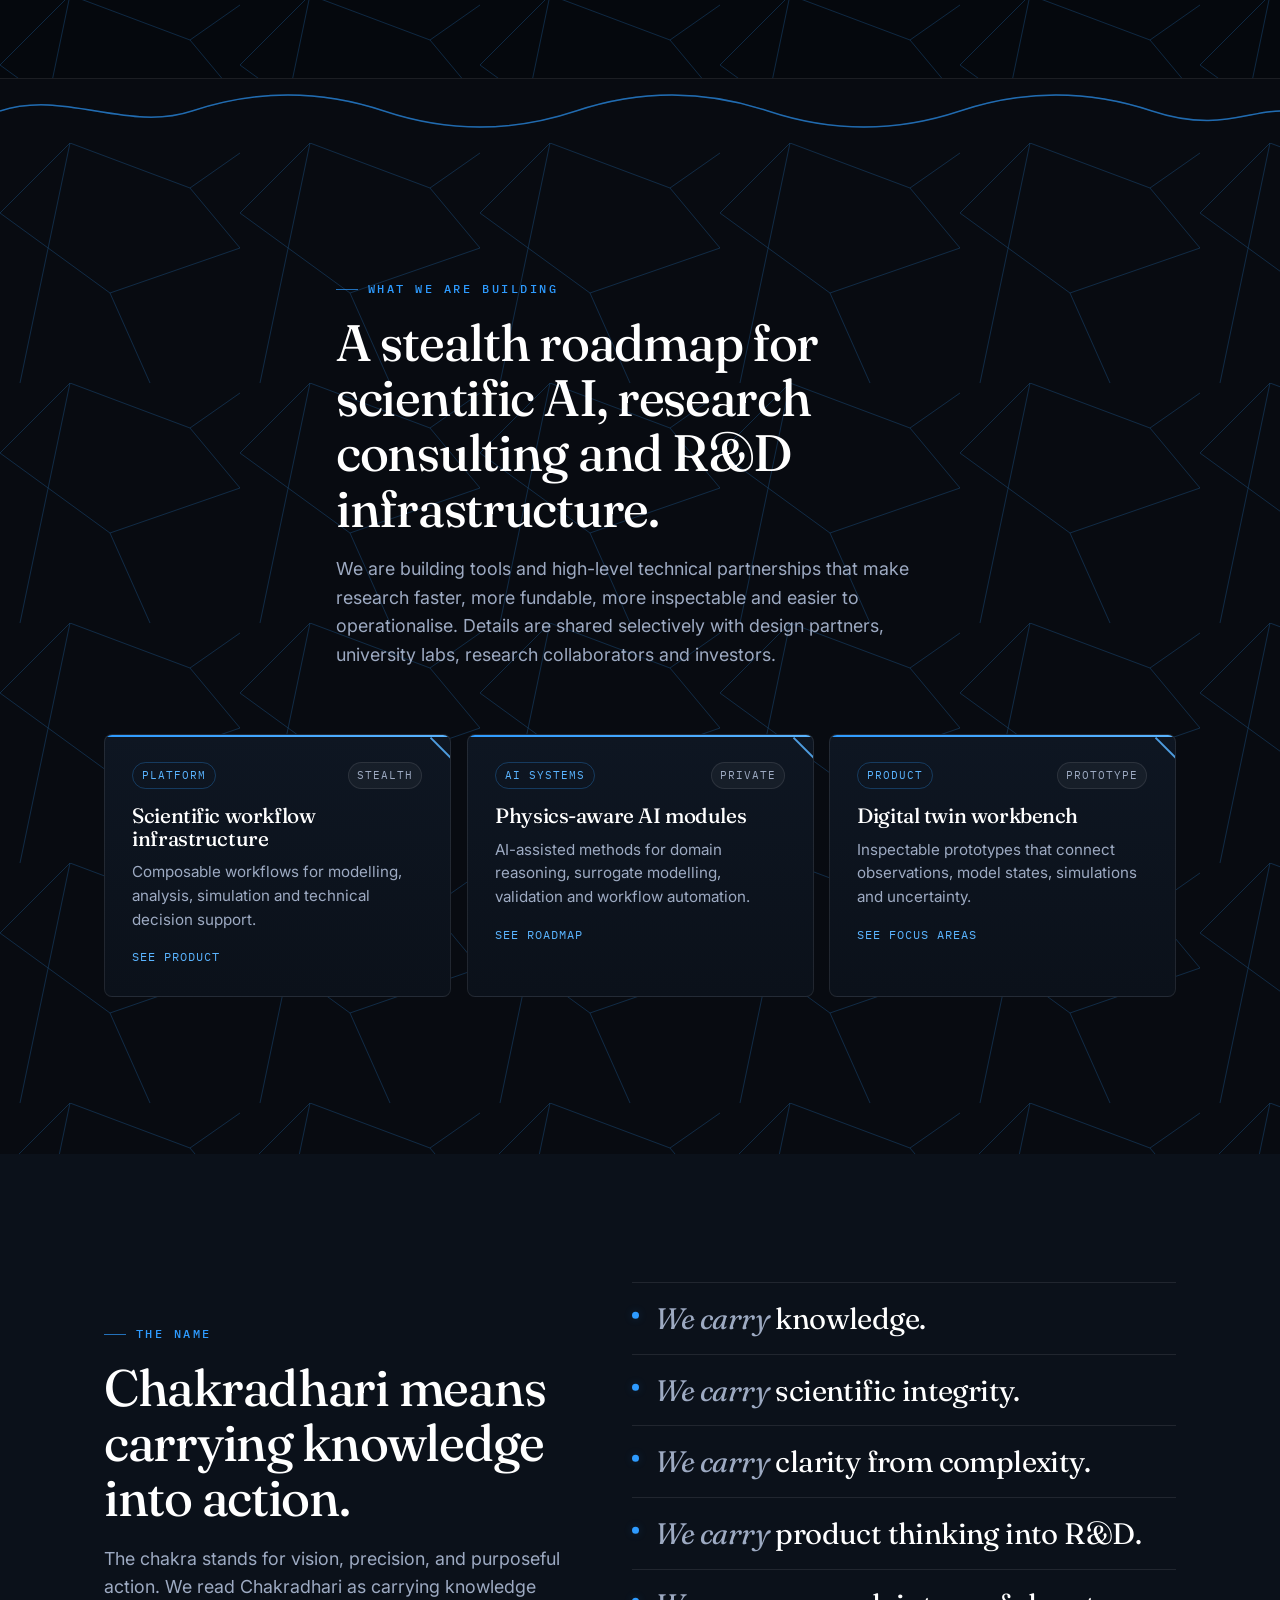
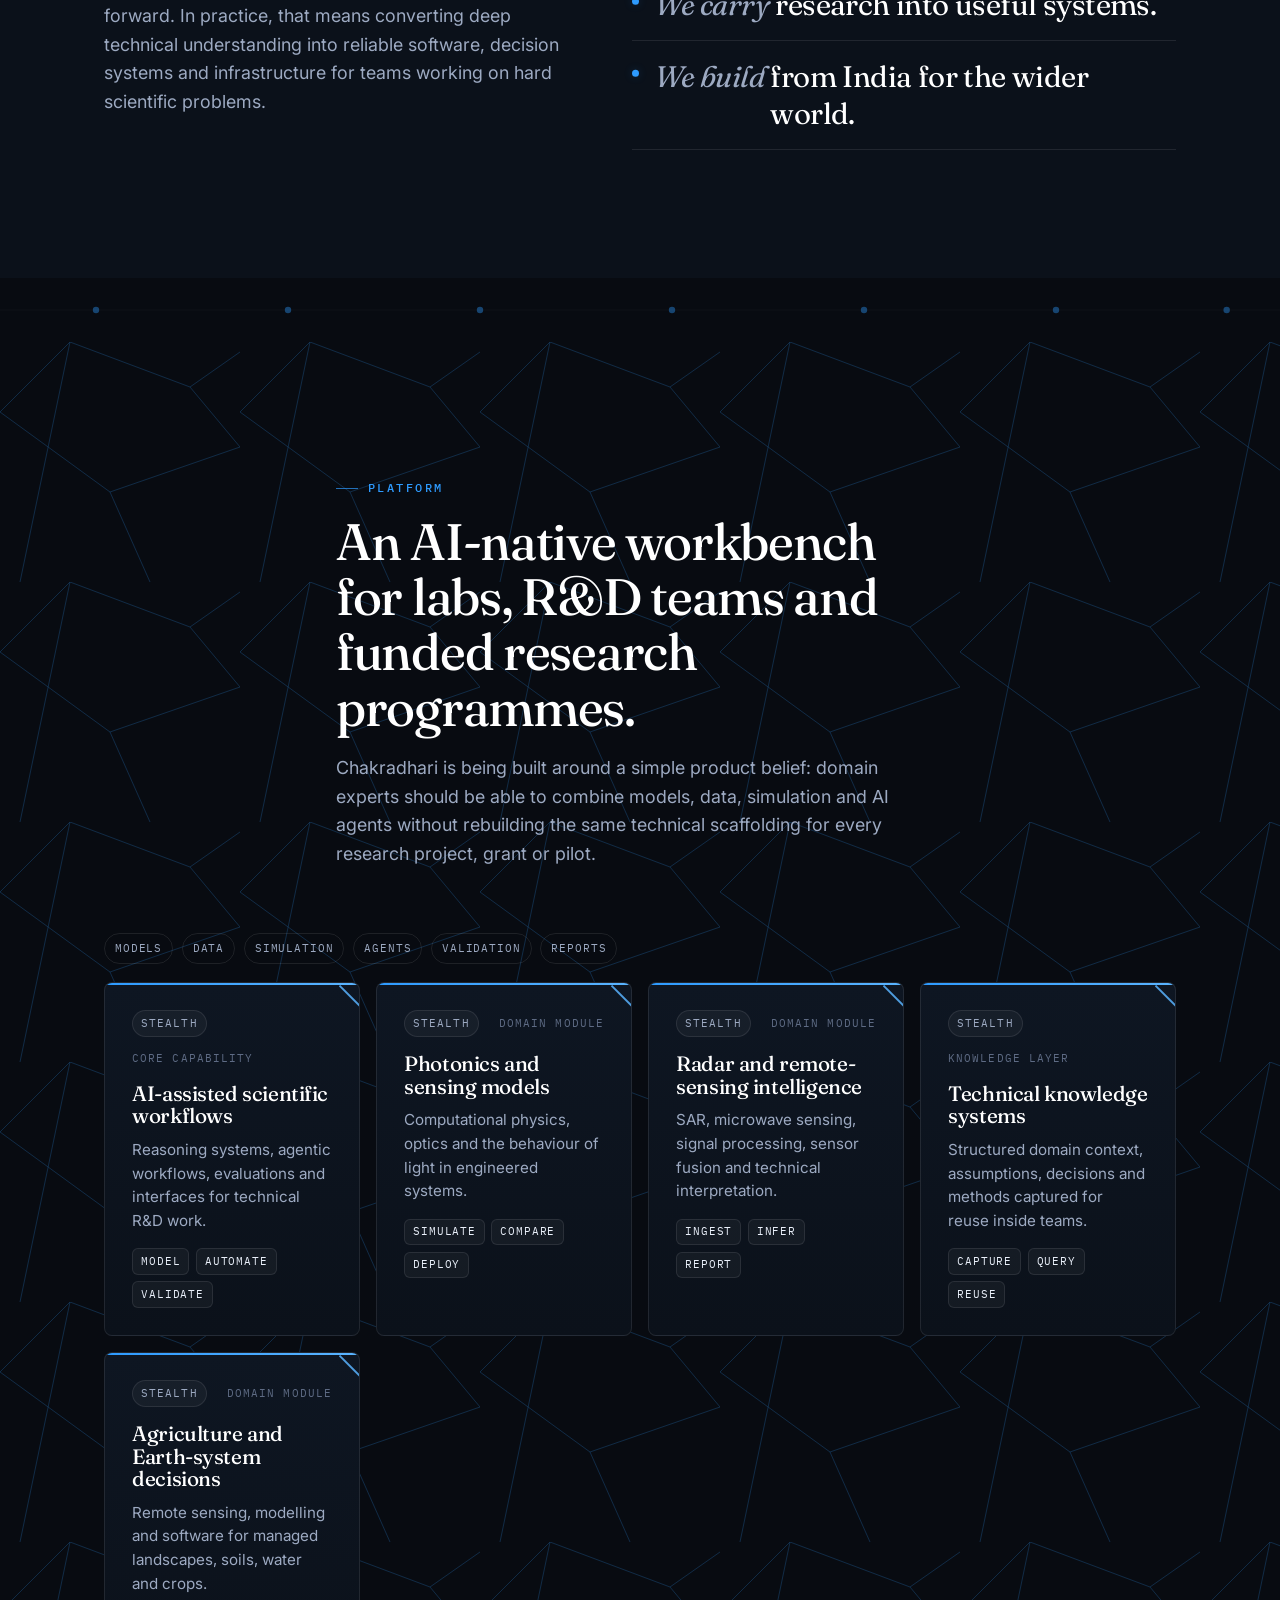
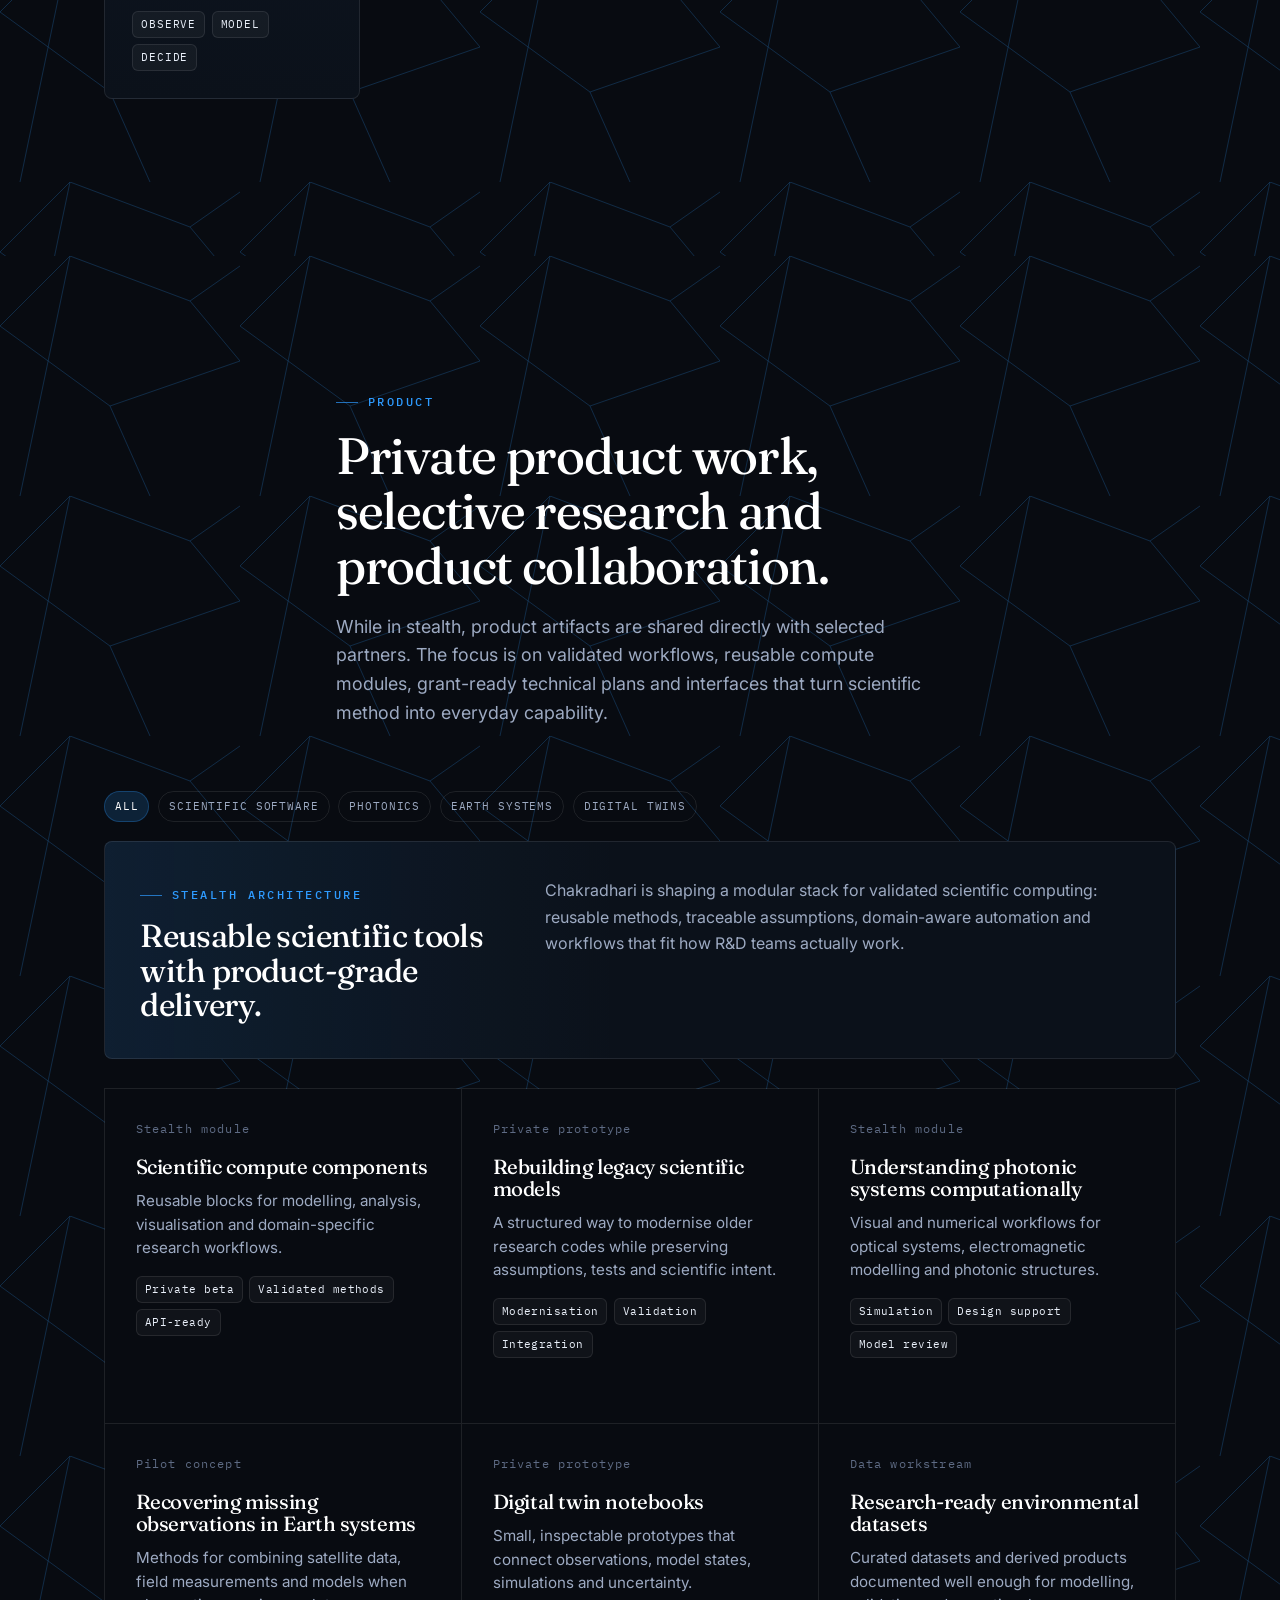
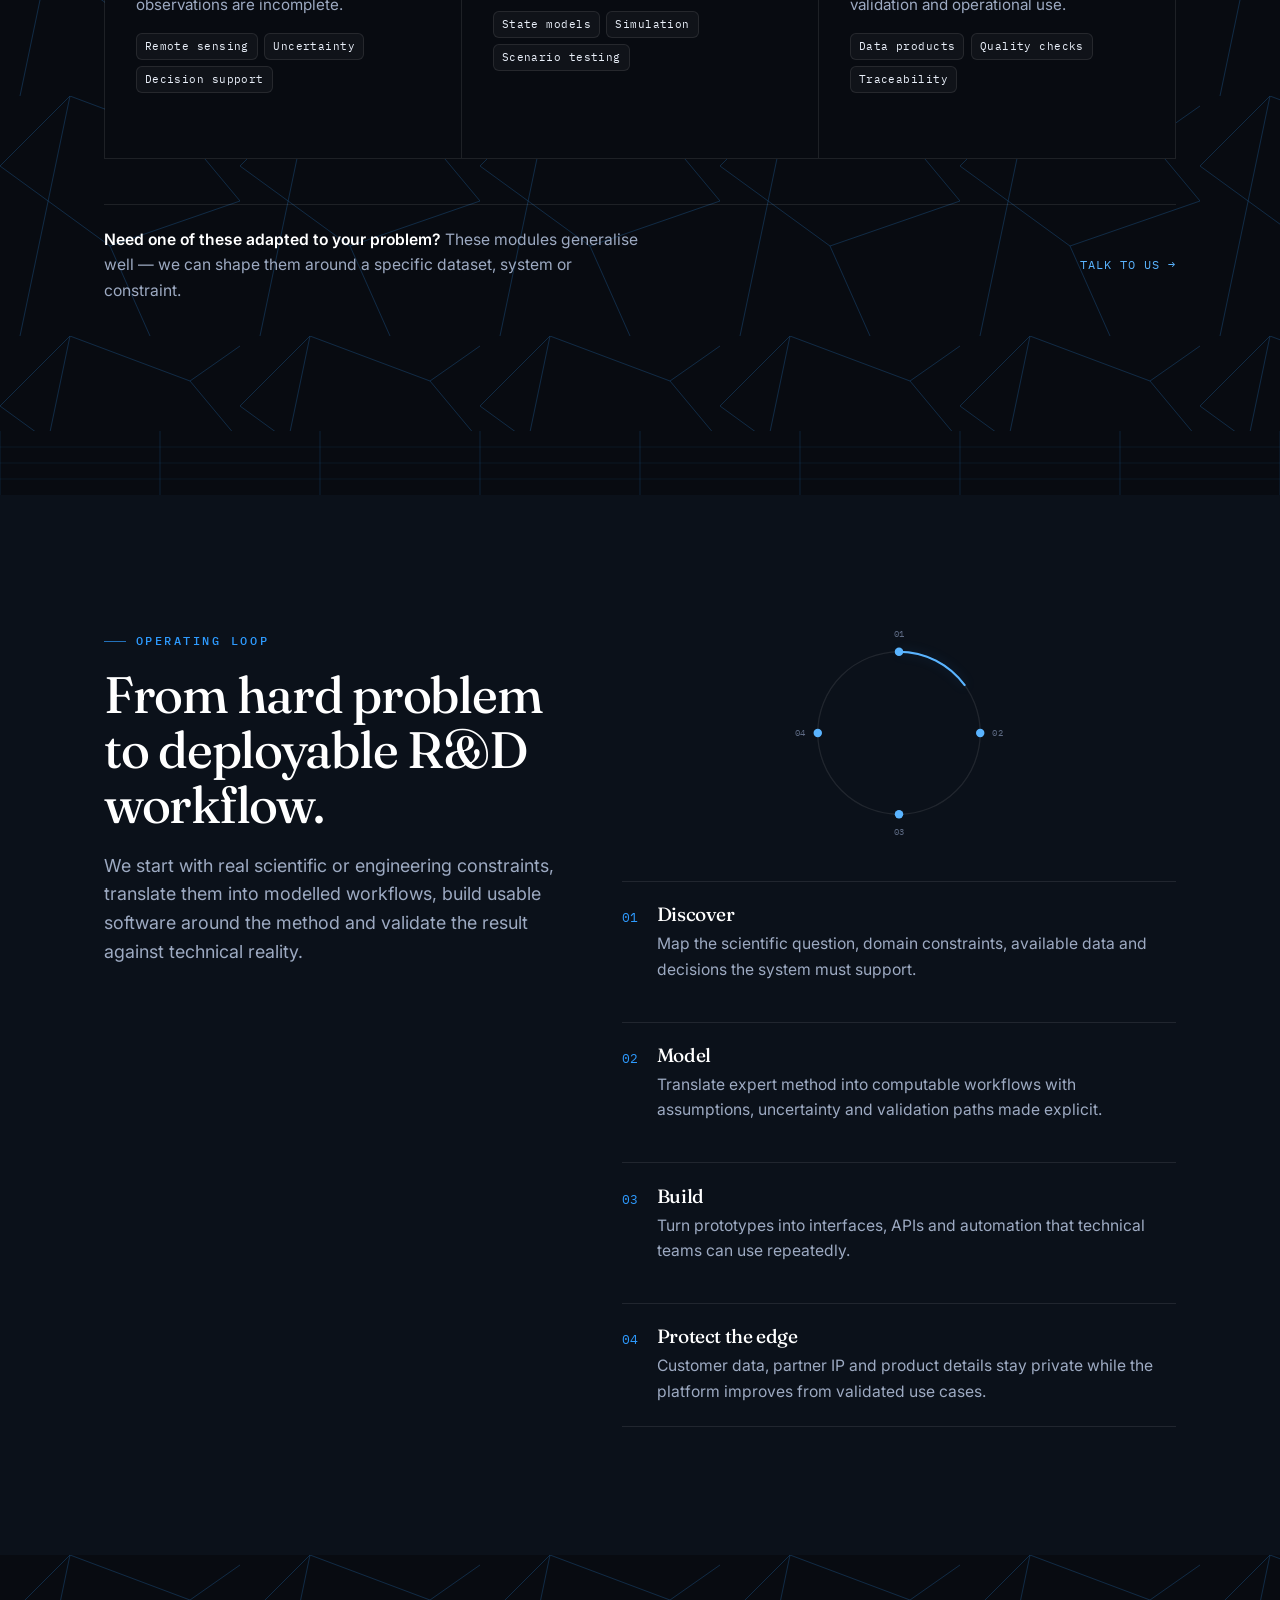
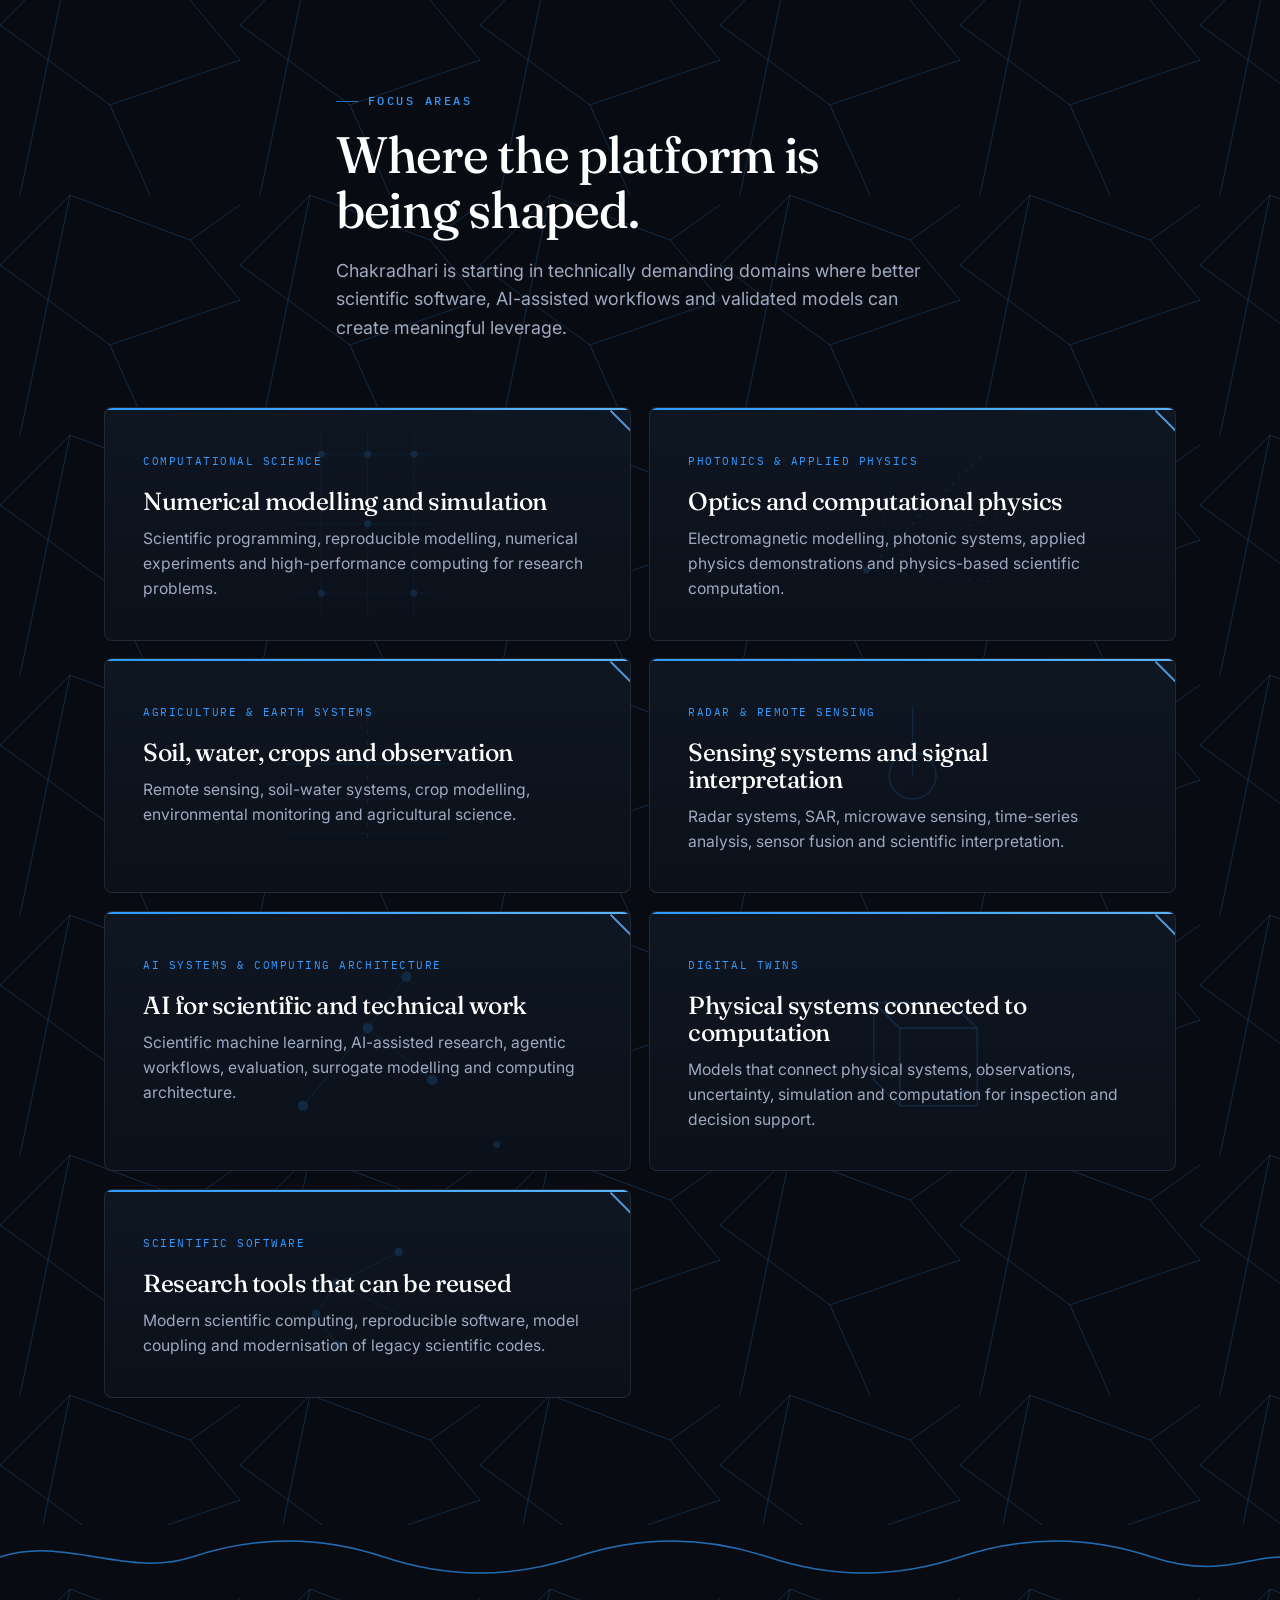
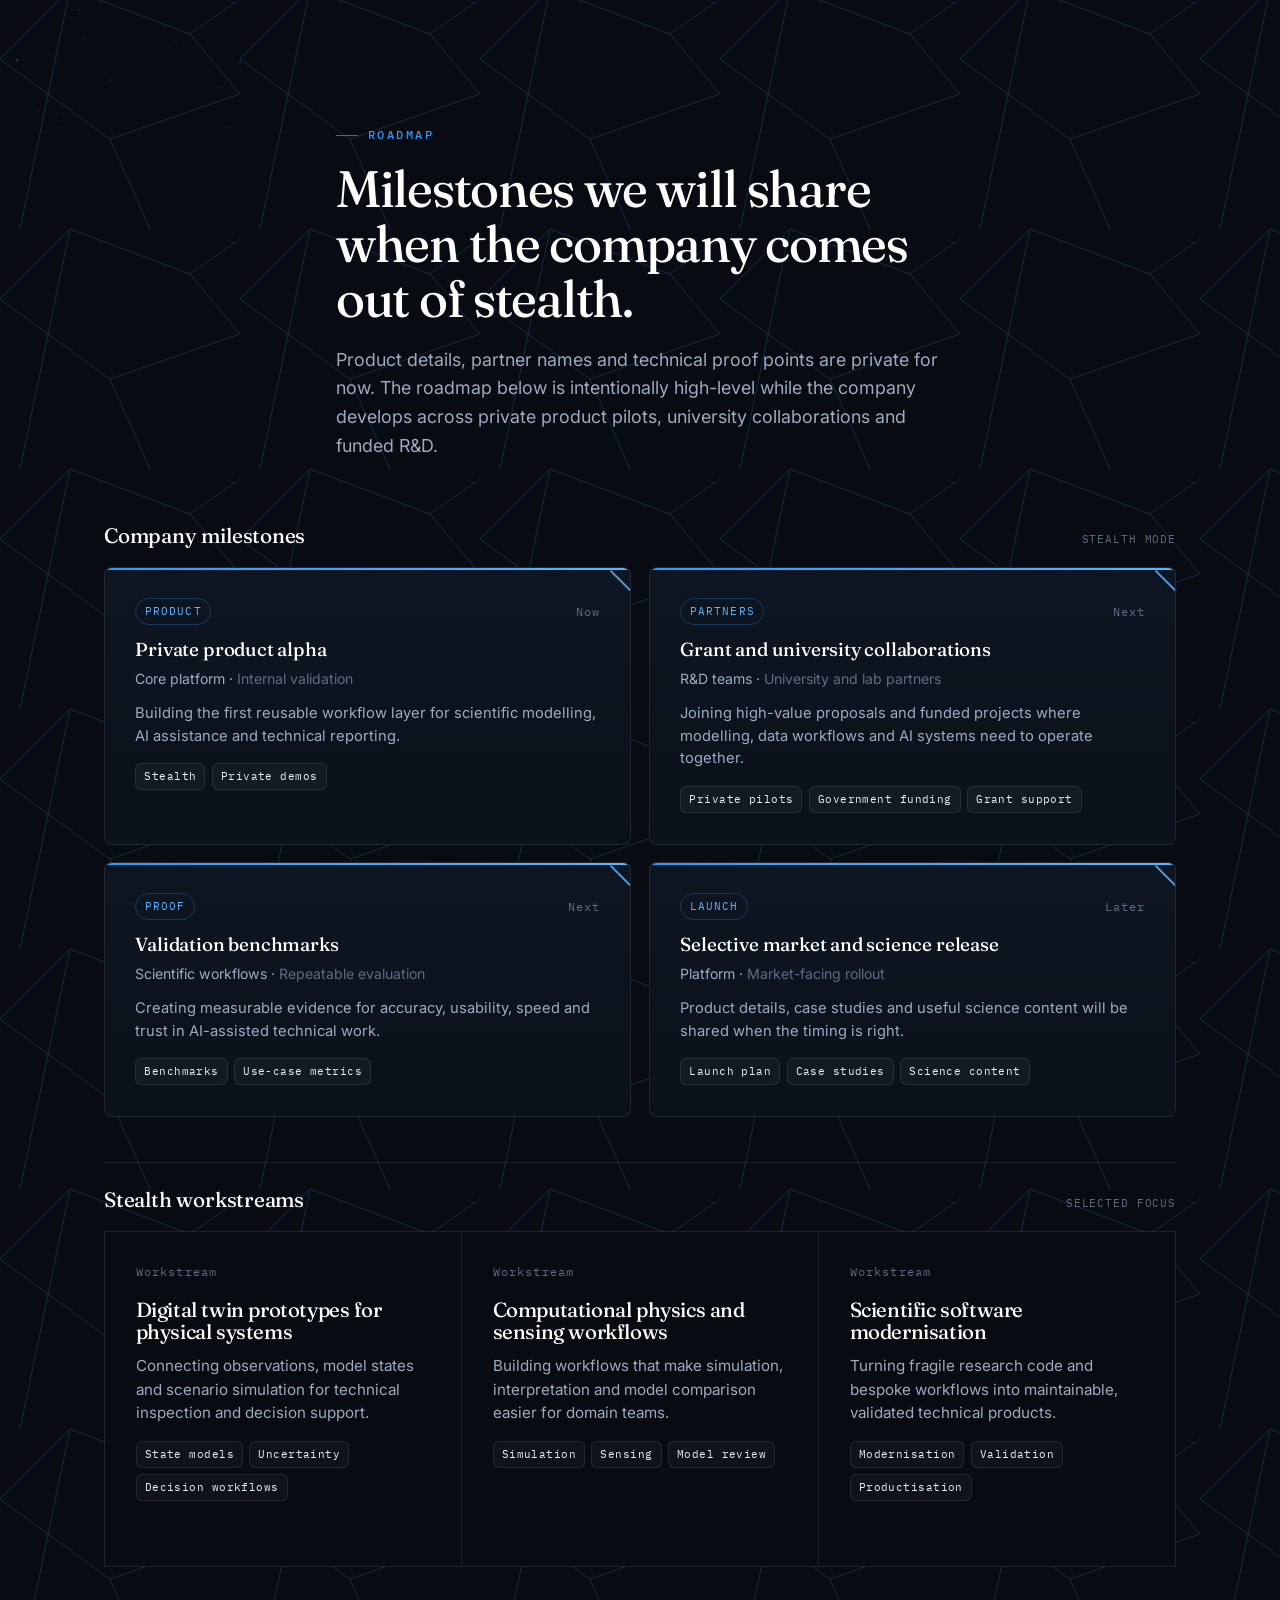
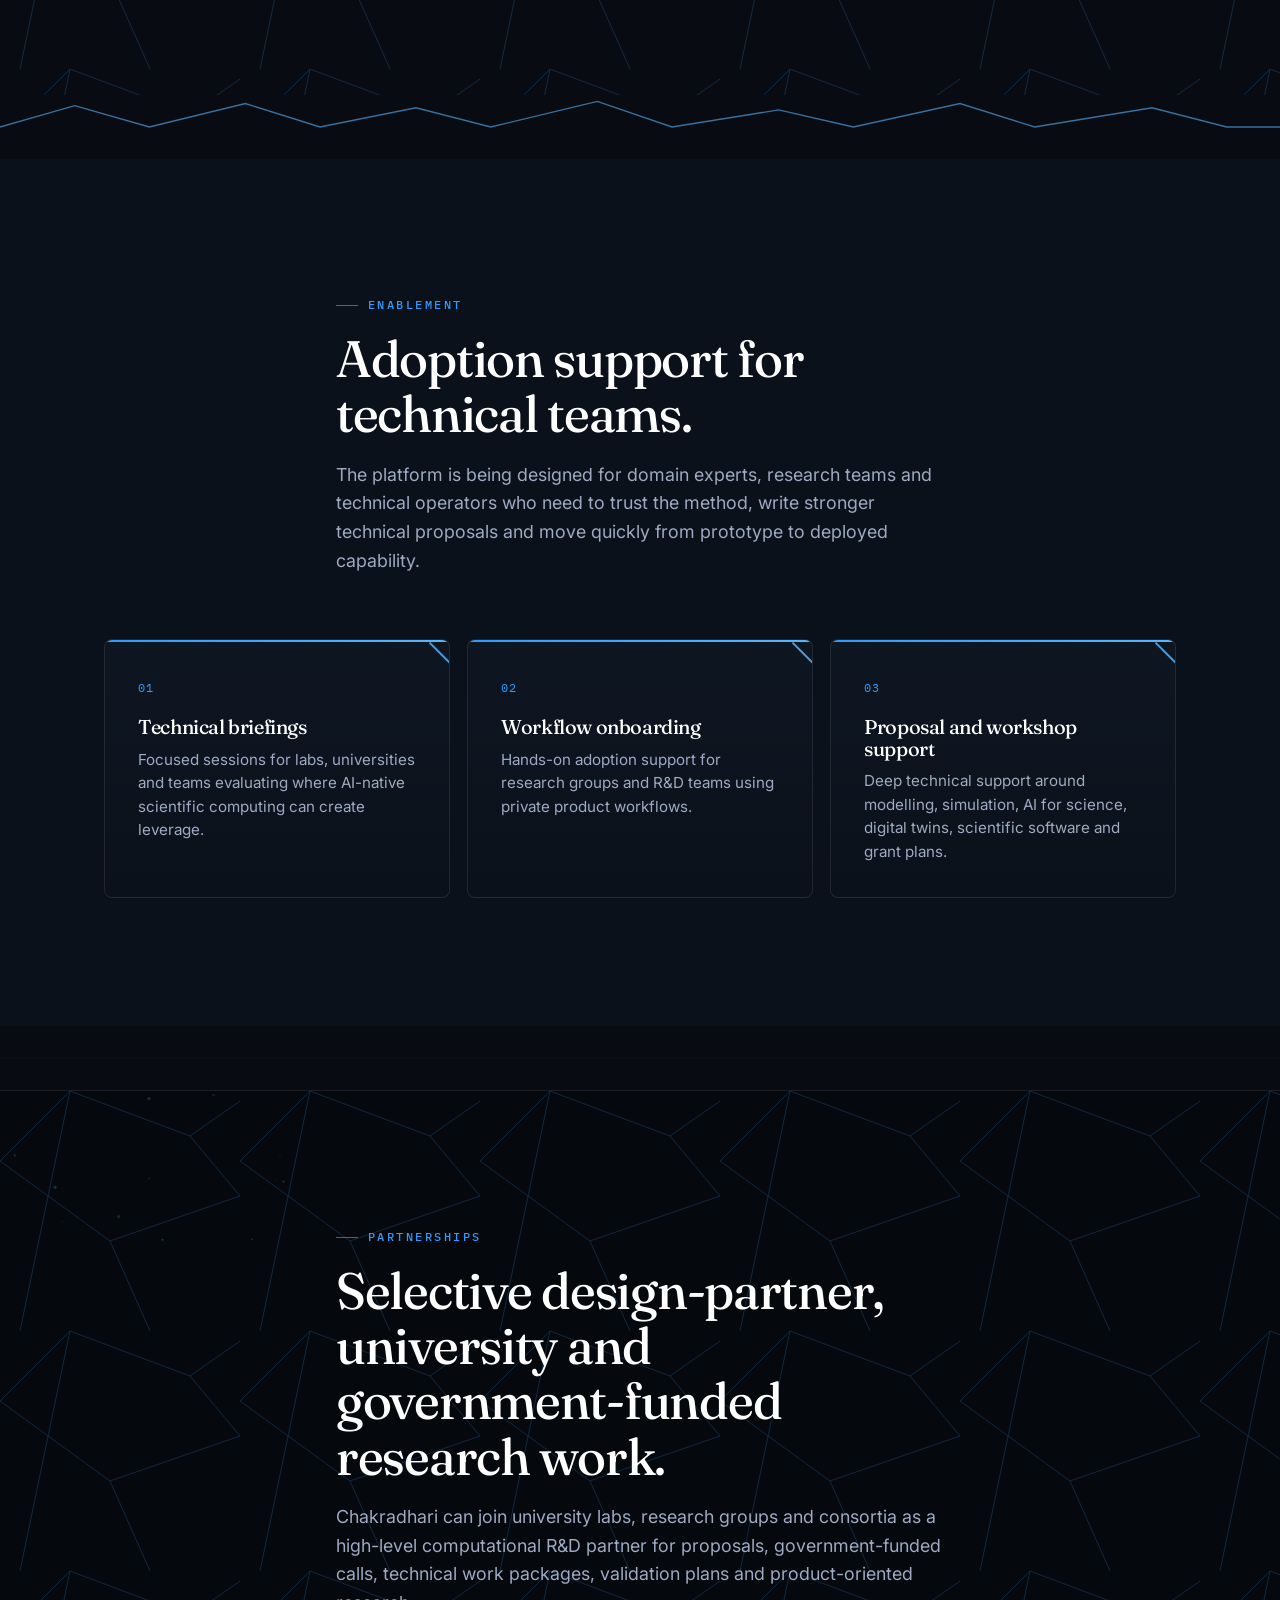
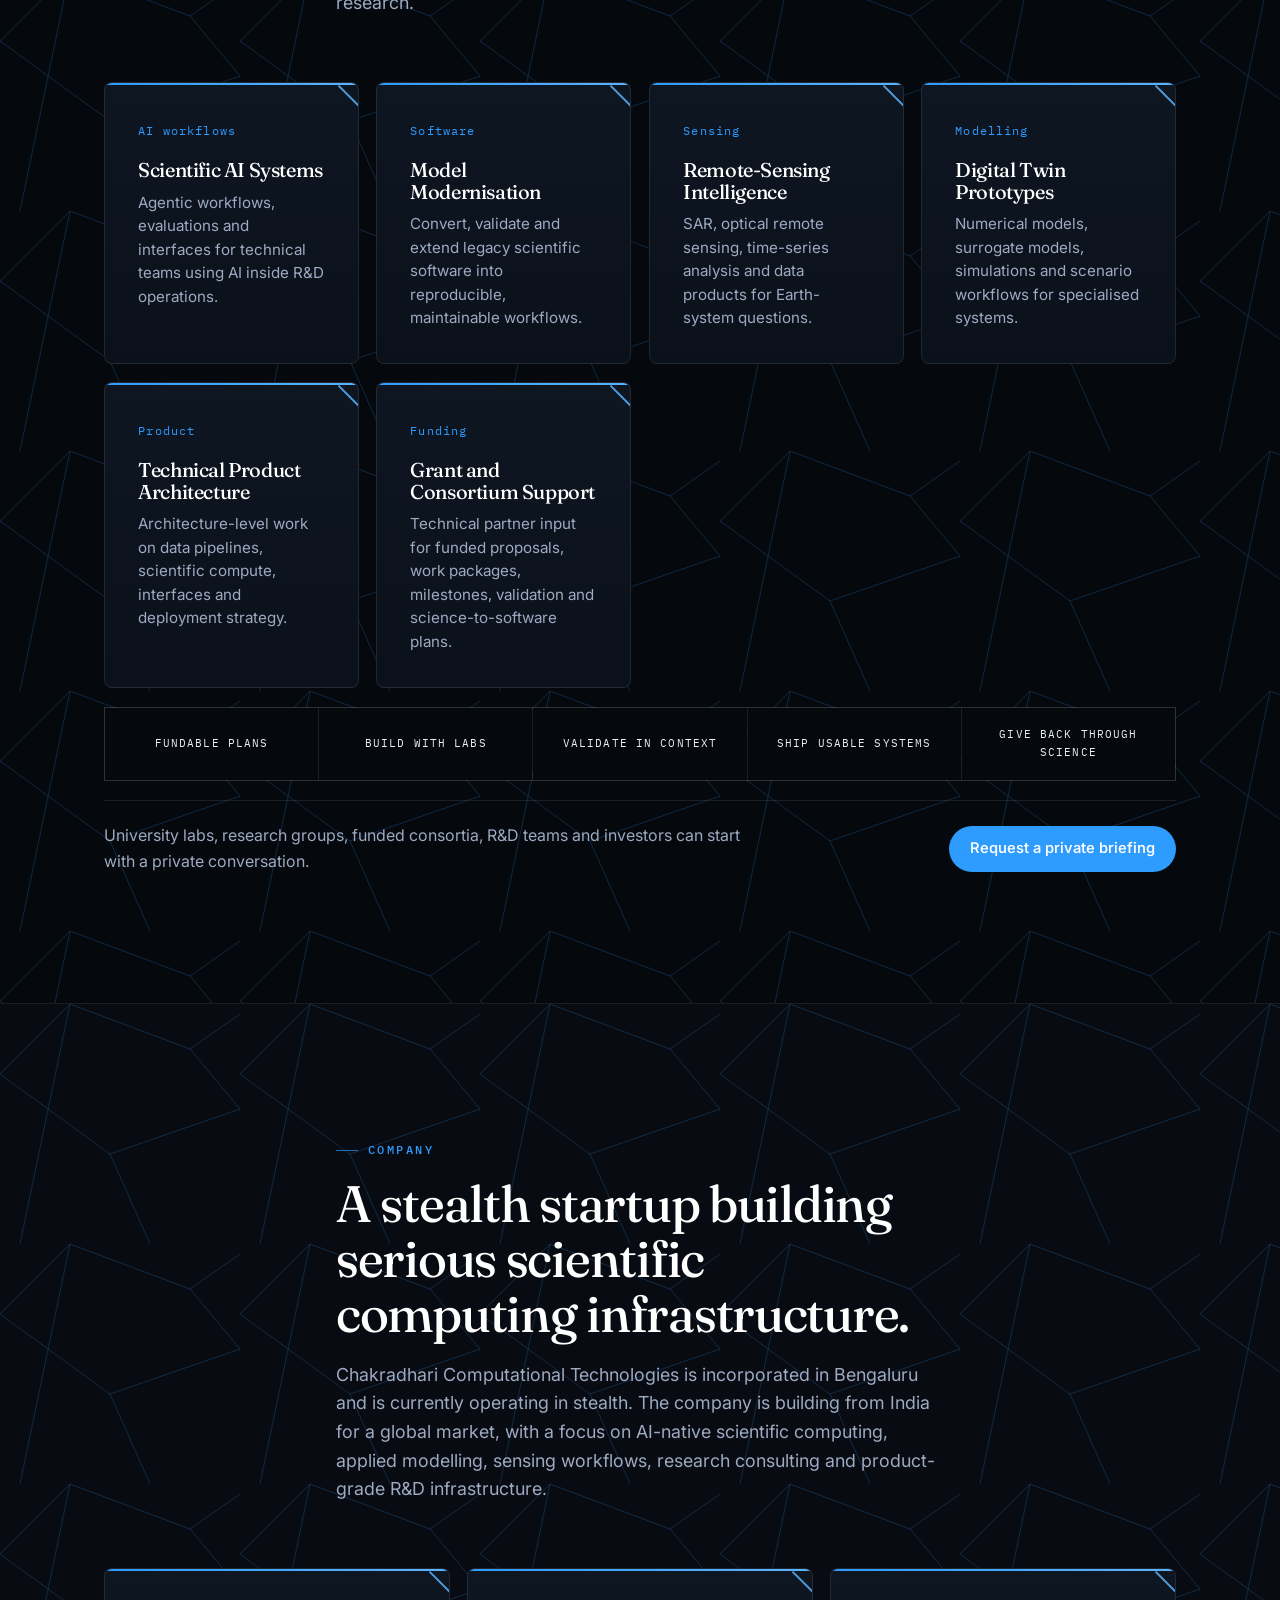
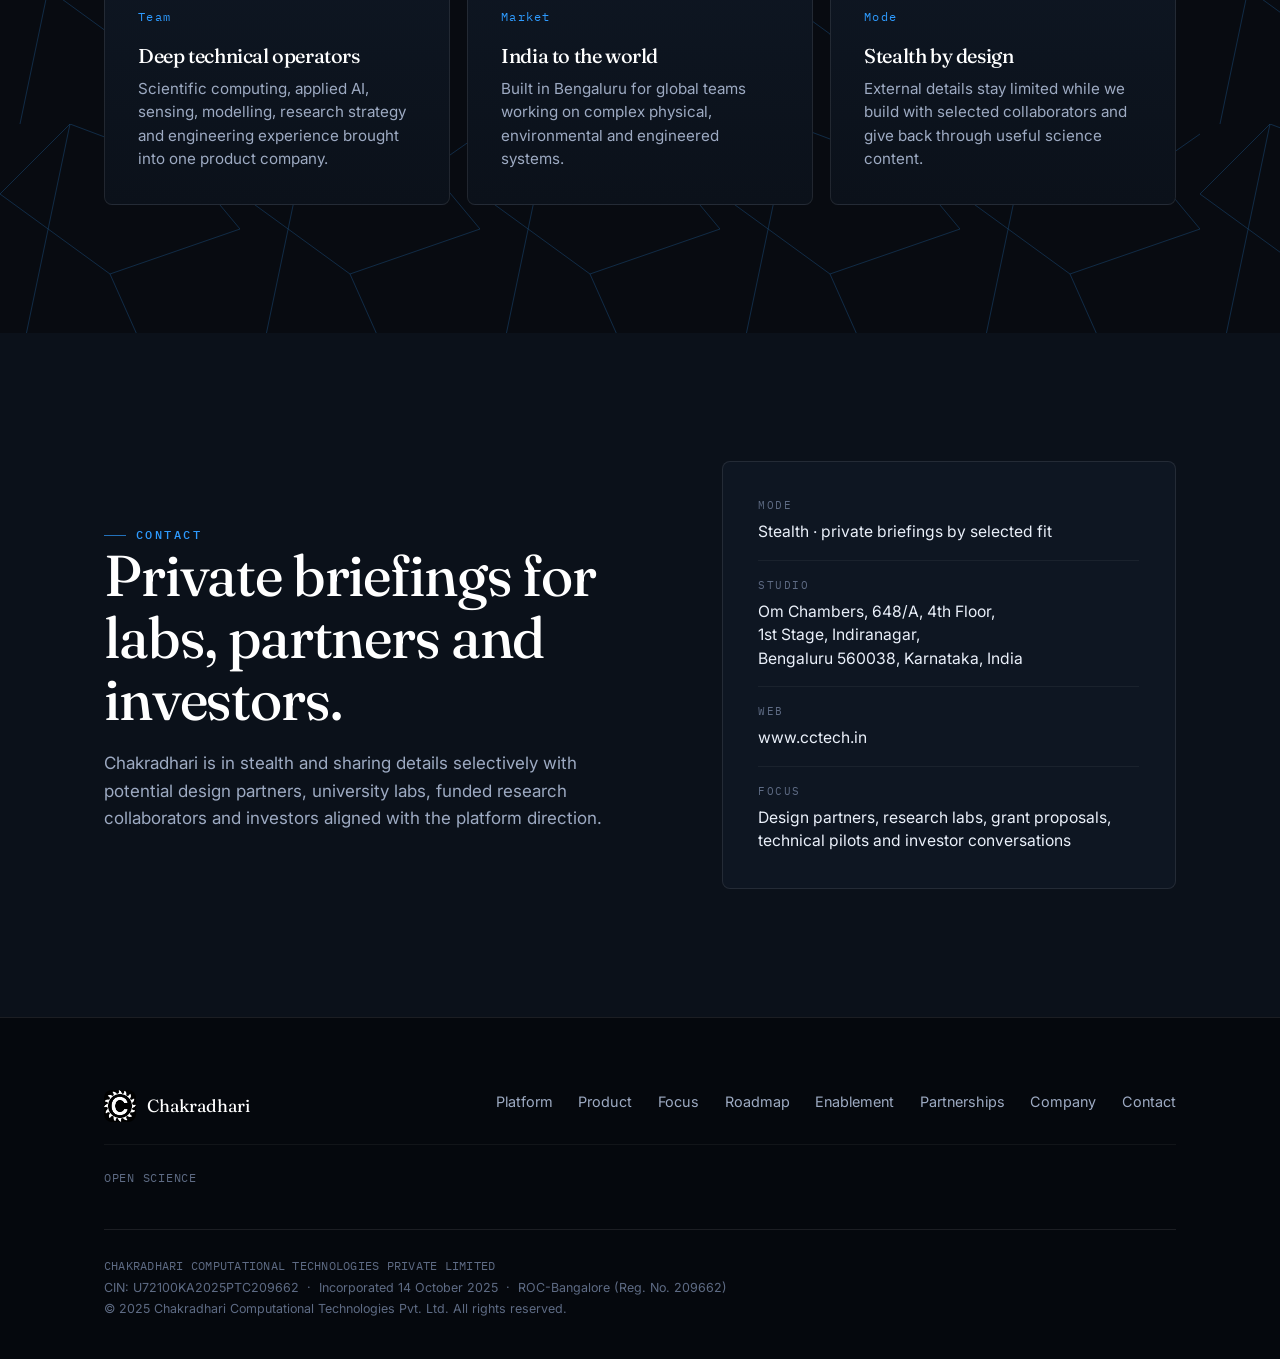
==== commit fa9c9cf1: "xx" ====
--- a/index.html
+++ b/index.html
@@ -30,6 +30,7 @@
   <link rel="stylesheet" href="css/components/buttons.css">
   <link rel="stylesheet" href="css/components/hero.css">
   <link rel="stylesheet" href="css/components/cards.css">
+  <link rel="stylesheet" href="css/components/facets.css">
   <link rel="stylesheet" href="css/components/domain-viz.css">
   <link rel="stylesheet" href="css/components/lightbox.css">
   <link rel="stylesheet" href="css/motion.css">
@@ -810,6 +811,12 @@
       </div>
     </section>
 
+    <div class="signal-divider signal-divider--facet" aria-hidden="true">
+      <svg viewBox="0 0 1200 60" preserveAspectRatio="none">
+        <path class="facet-zigzag" data-assemble-line style="--len:1500" d="M0 30 L70 10 L140 30 L230 8 L300 30 L390 12 L460 30 L560 6 L630 30 L730 14 L800 30 L900 8 L970 30 L1080 12 L1150 30 L1200 30"/>
+      </svg>
+    </div>
+
     <!-- ============ LEARN ============ -->
     <section class="band courses-band" id="learn">
       <div class="wrap section-head" data-reveal>
--- a/css/components/facets.css
+++ b/css/components/facets.css
@@ -0,0 +1,60 @@
+/* =========================================================
+   Chakradhari — Stealth facets
+   Angular geometry as a quiet running theme: the company's own
+   positioning is literally "stealth", and faceted panel-seam
+   lines are how stealth aircraft scatter radar returns — the same
+   idea as the radar/sensing domain-viz elsewhere on this page,
+   just used as texture instead of an icon. Self-authored SVG line
+   work, no external assets. Kept faint enough to never compete
+   with content: z-index:-1, so it only ever shows in the negative
+   space around cards and text, never behind or through them.
+   ========================================================= */
+@layer components {
+
+  :root {
+    --facet-tile: url("data:image/svg+xml,%3Csvg xmlns='http://www.w3.org/2000/svg' width='240' height='240' viewBox='0 0 240 240'%3E%3Cg fill='none' stroke='%232E9BFF' stroke-opacity='0.55' stroke-width='1'%3E%3Cpath d='M0 70L70 0'/%3E%3Cpath d='M70 0L190 45'/%3E%3Cpath d='M190 45L240 10'/%3E%3Cpath d='M0 70L110 150'/%3E%3Cpath d='M110 150L240 105'/%3E%3Cpath d='M110 150L150 240'/%3E%3Cpath d='M190 45L240 105'/%3E%3Cpath d='M20 240L70 0'/%3E%3C/g%3E%3C/svg%3E");
+  }
+  /* .statement doesn't carry .band (it has its own dedicated rules in
+     sections.css) but should still get the texture; .hero is excluded
+     deliberately — it has neither class, and stays exactly as it was. */
+  section.band::before, .statement::before {
+    content: "";
+    position: absolute; inset: 0;
+    z-index: -1;
+    pointer-events: none;
+    opacity: 0.4;
+    background-image: var(--facet-tile);
+    background-size: 240px 240px;
+  }
+  :root[data-theme="light"] :is(section.band, .statement)::before { opacity: 0.22; }
+  @media (prefers-color-scheme: light) {
+    :root:not([data-theme="dark"]) :is(section.band, .statement)::before { opacity: 0.22; }
+  }
+
+  /* ---------- Chamfered card corner ----------
+     A short diagonal seam cutting the top-right corner, like a
+     chamfered panel edge — reads as an accent mark, not a full
+     clip, so card silhouettes stay exactly as they are. Requires
+     the card to have overflow:hidden (all five already do) so the
+     segment's off-card portion clips cleanly into a corner notch.
+     Shares the same reveal trigger as the border-sweep in cards.css
+     so a card's entrance and hover state assemble together. */
+  .cap::before, .channel-card::before, .t-card::before, .pub-card::before, .focus-card::before {
+    content: "";
+    position: absolute; top: 13px; right: -8px; z-index: 2;
+    width: 32px; height: 1.5px;
+    background: var(--blue-bright);
+    transform: rotate(45deg);
+    transform-origin: center;
+    opacity: 0;
+    transition: opacity .5s var(--ease);
+    pointer-events: none;
+  }
+  .cap:hover::before, .channel-card:hover::before, .t-card:hover::before, .pub-card:hover::before, .focus-card:hover::before,
+  [data-reveal-stagger].in > .channel-card::before,
+  [data-reveal-stagger].in > .t-card::before,
+  [data-reveal-stagger].in > .pub-card::before,
+  [data-reveal-stagger].in > .focus-card::before {
+    opacity: 0.85;
+  }
+}
--- a/css/motion.css
+++ b/css/motion.css
@@ -81,6 +81,11 @@
   .signal-divider--mesh .mesh-v { opacity: .55; }
   .signal-divider--mesh .mesh-h { opacity: .3; }
 
+  /* Angular panel-seam zigzag, drawn in once via the existing
+     [data-assemble-line] mechanic — no continuous motion, a sharp
+     counterpoint to the smooth wave divider elsewhere on the page. */
+  .signal-divider--facet .facet-zigzag { stroke: var(--blue-bright); stroke-width: 1.3; fill: none; opacity: .6; }
+
   .signal-divider--radar .base-line { stroke: var(--line); stroke-width: 1; opacity: .3; }
   .signal-divider--radar .scan-dot {
     fill: var(--blue-bright);
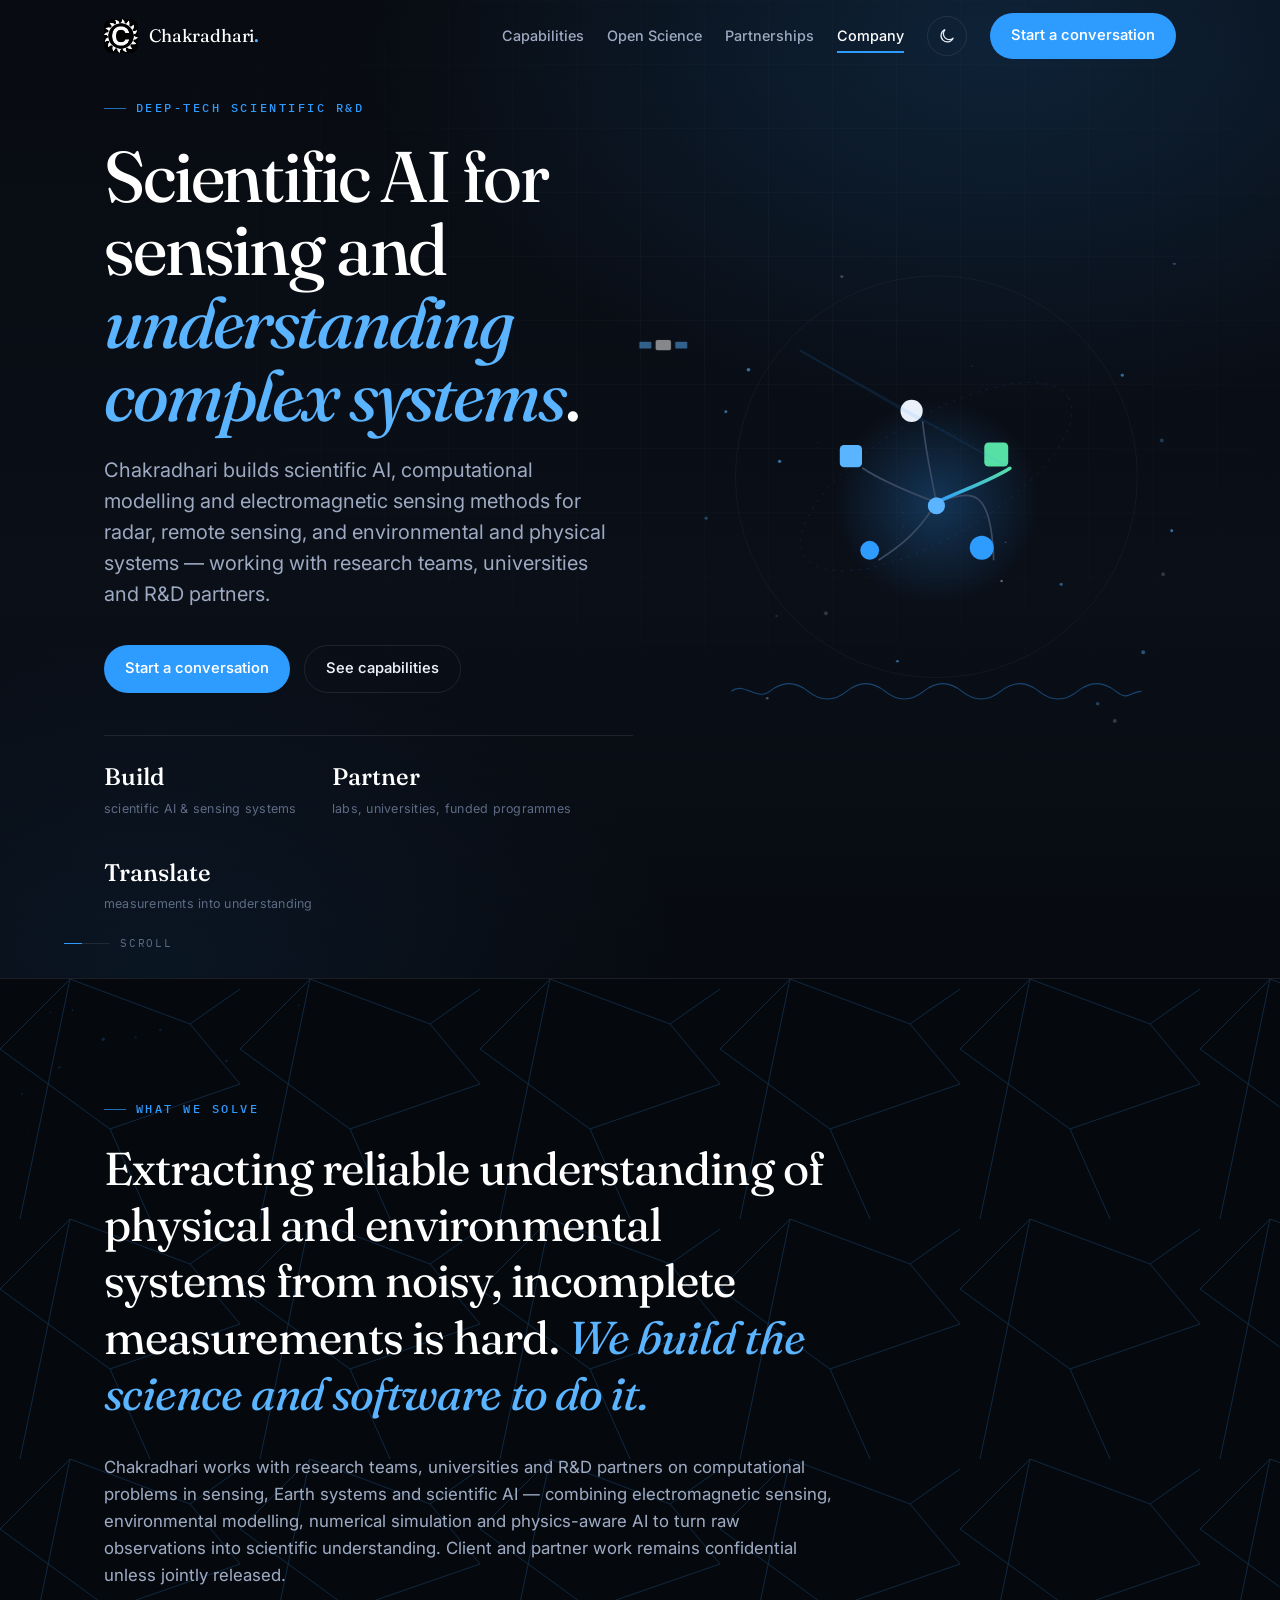
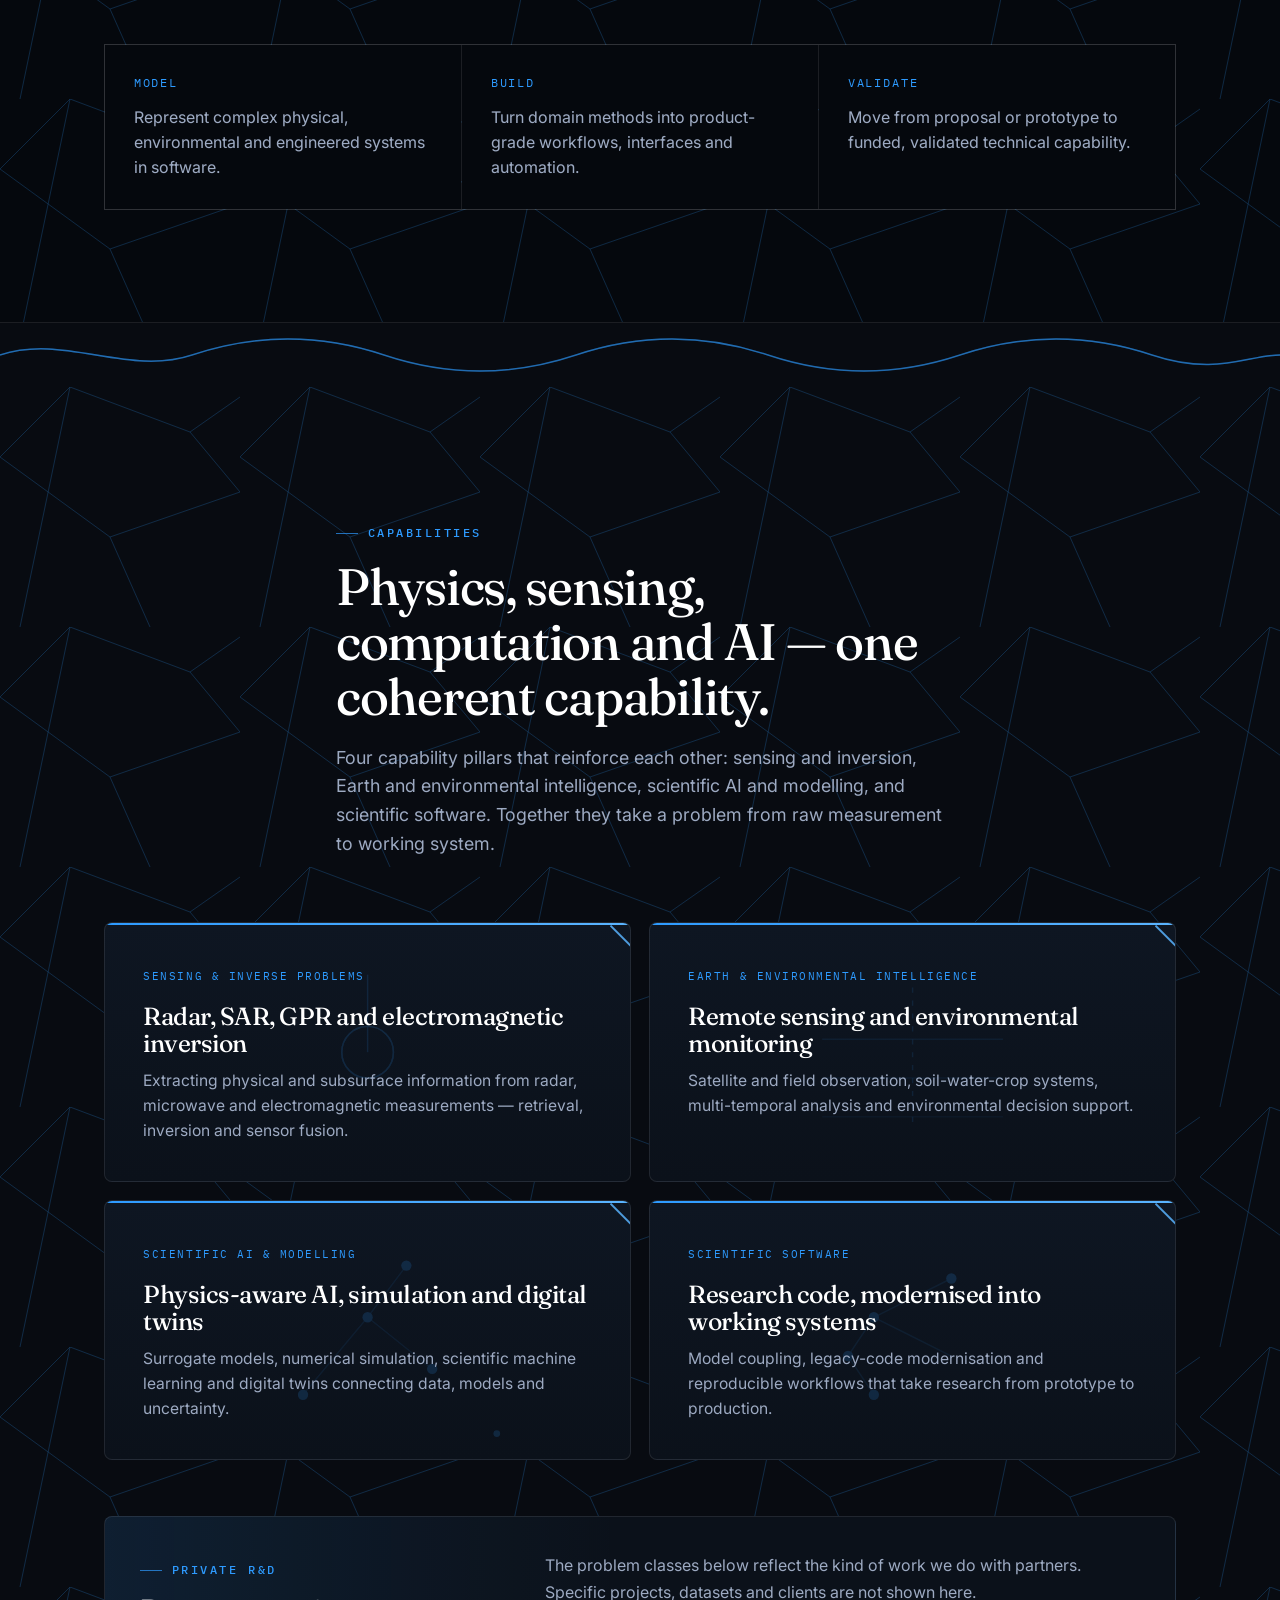
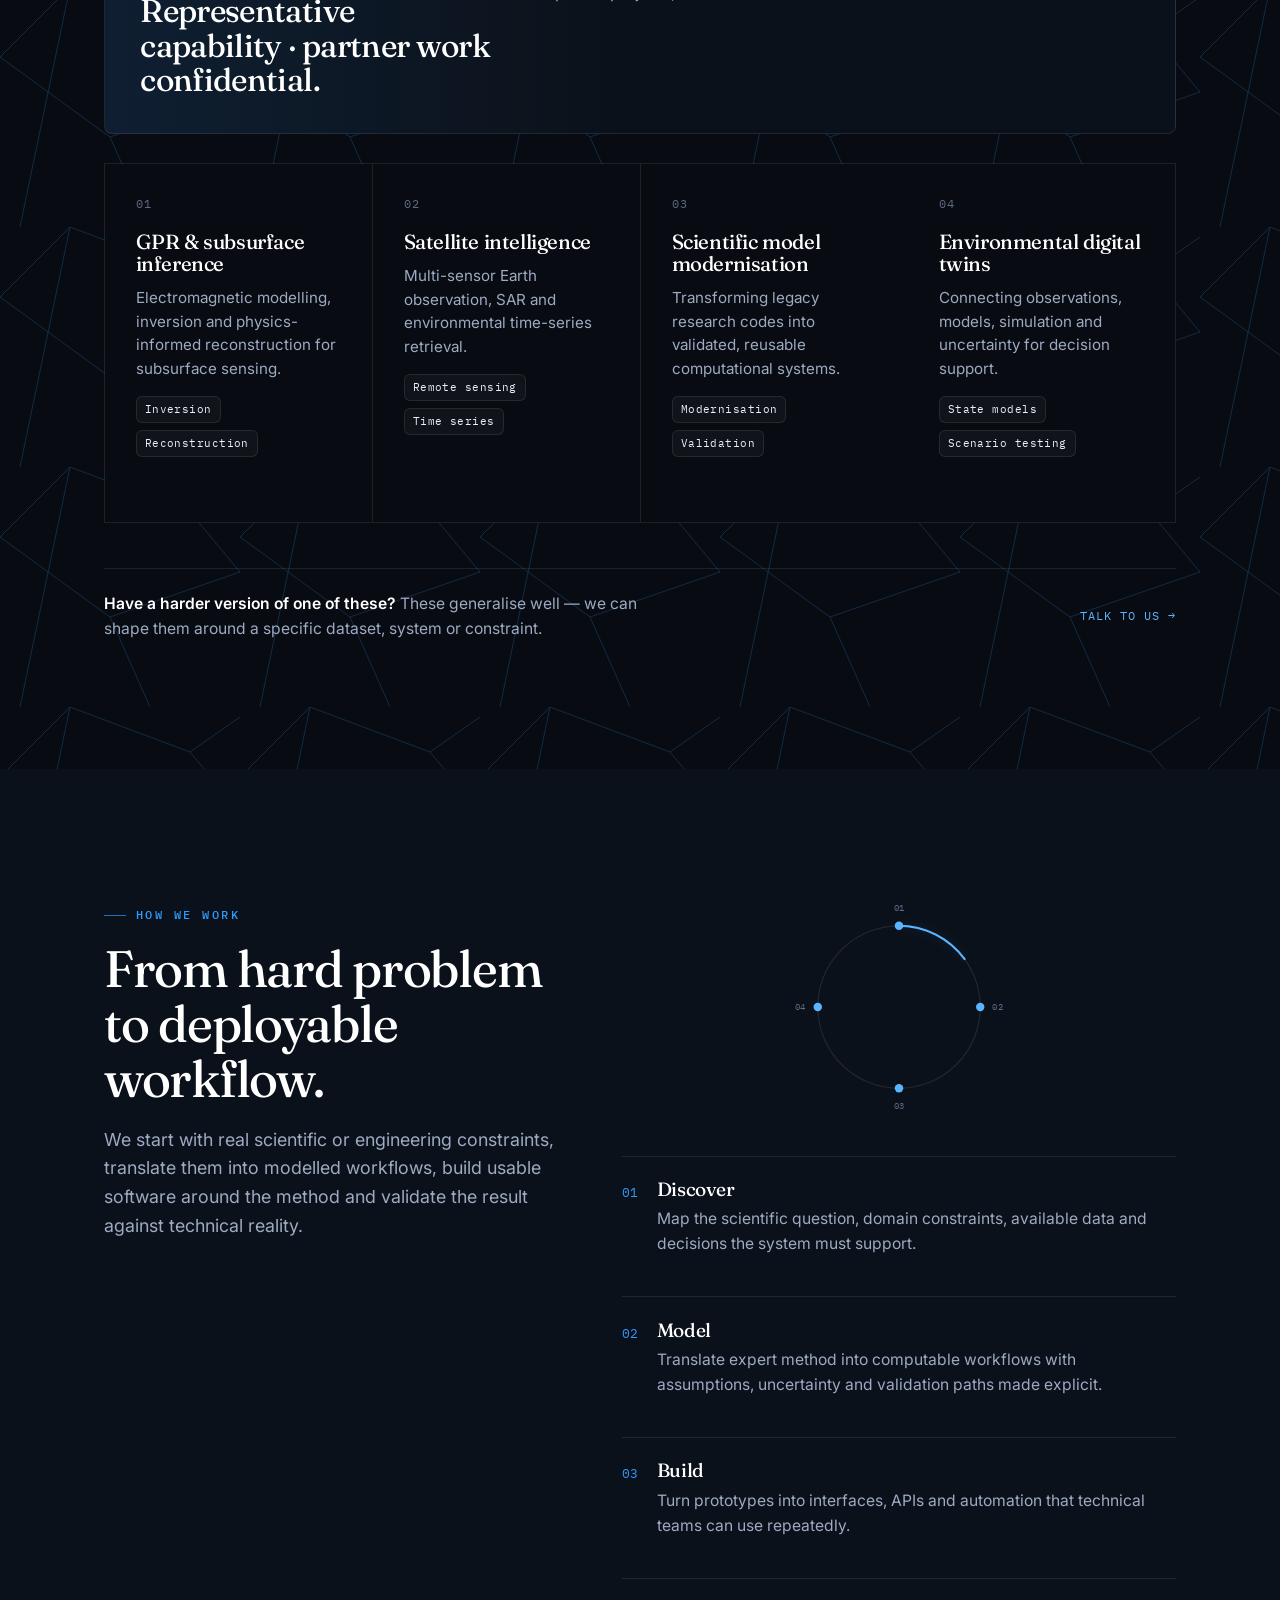
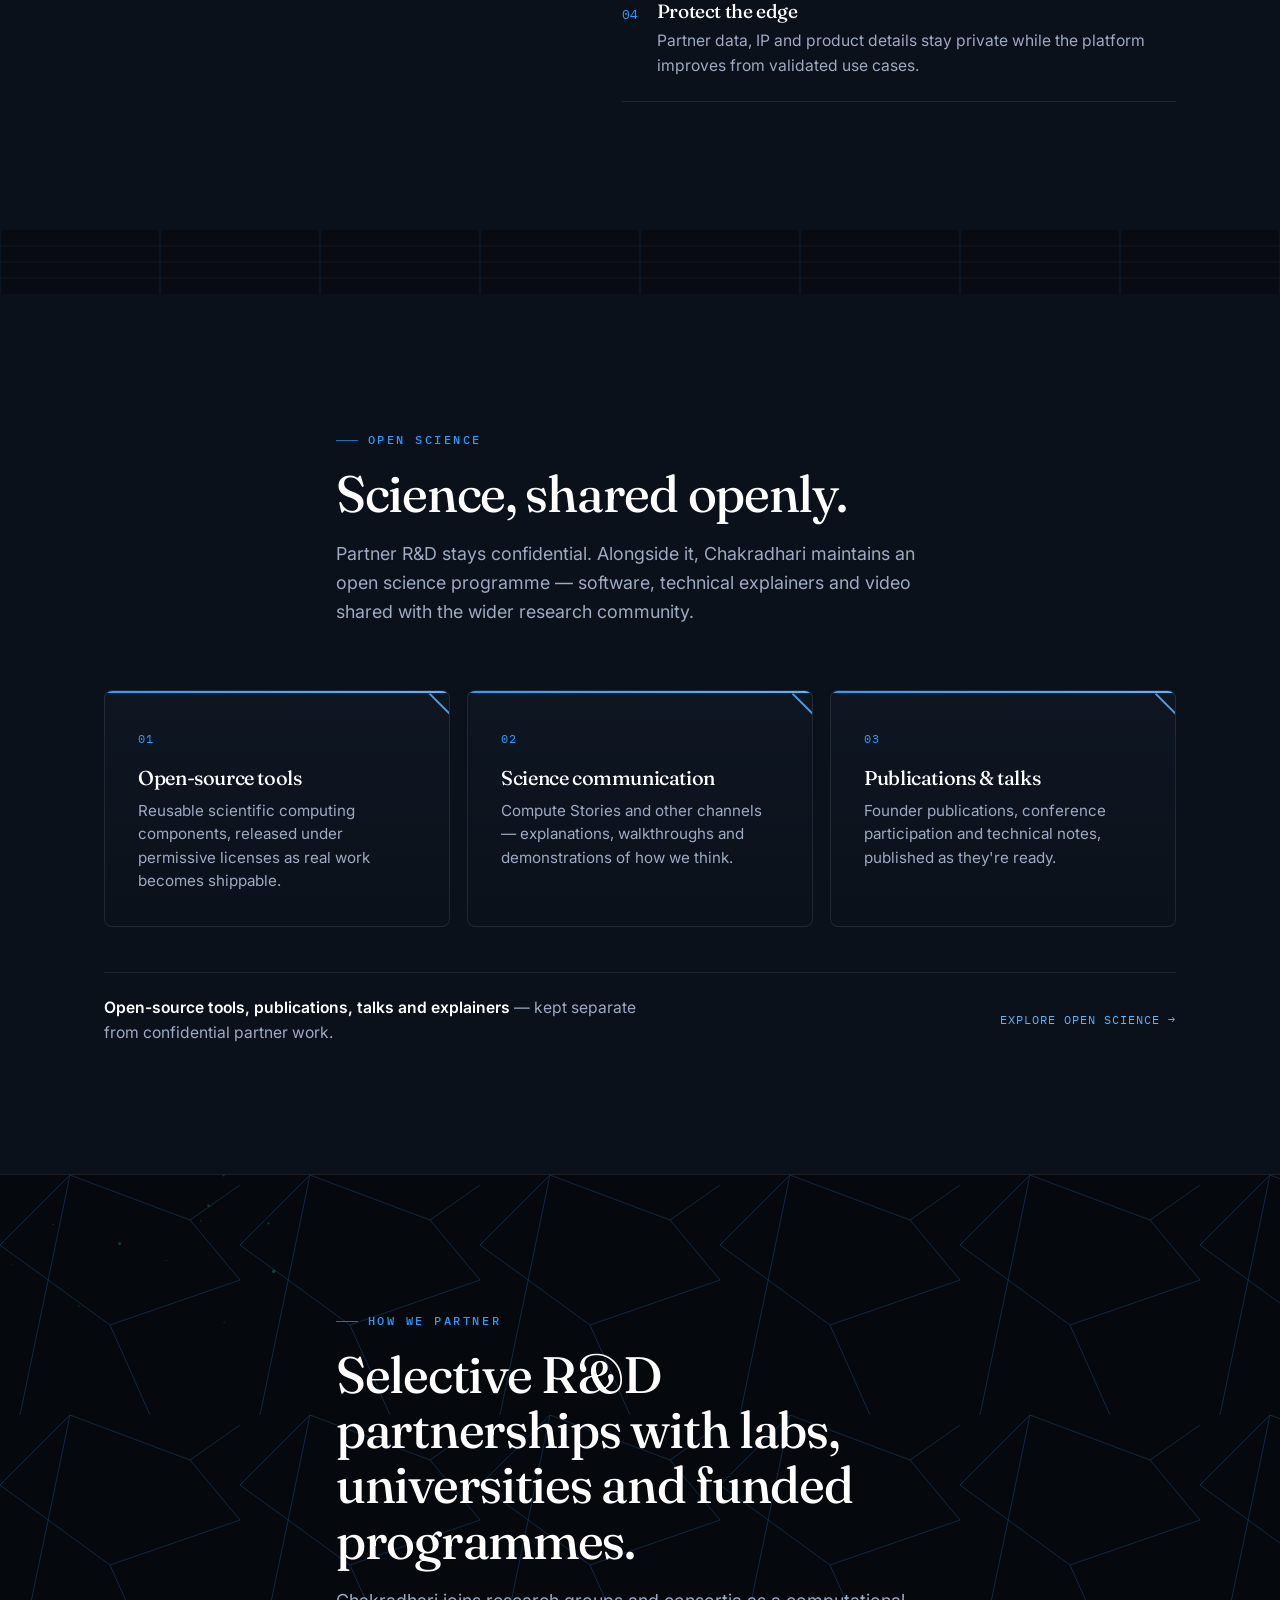
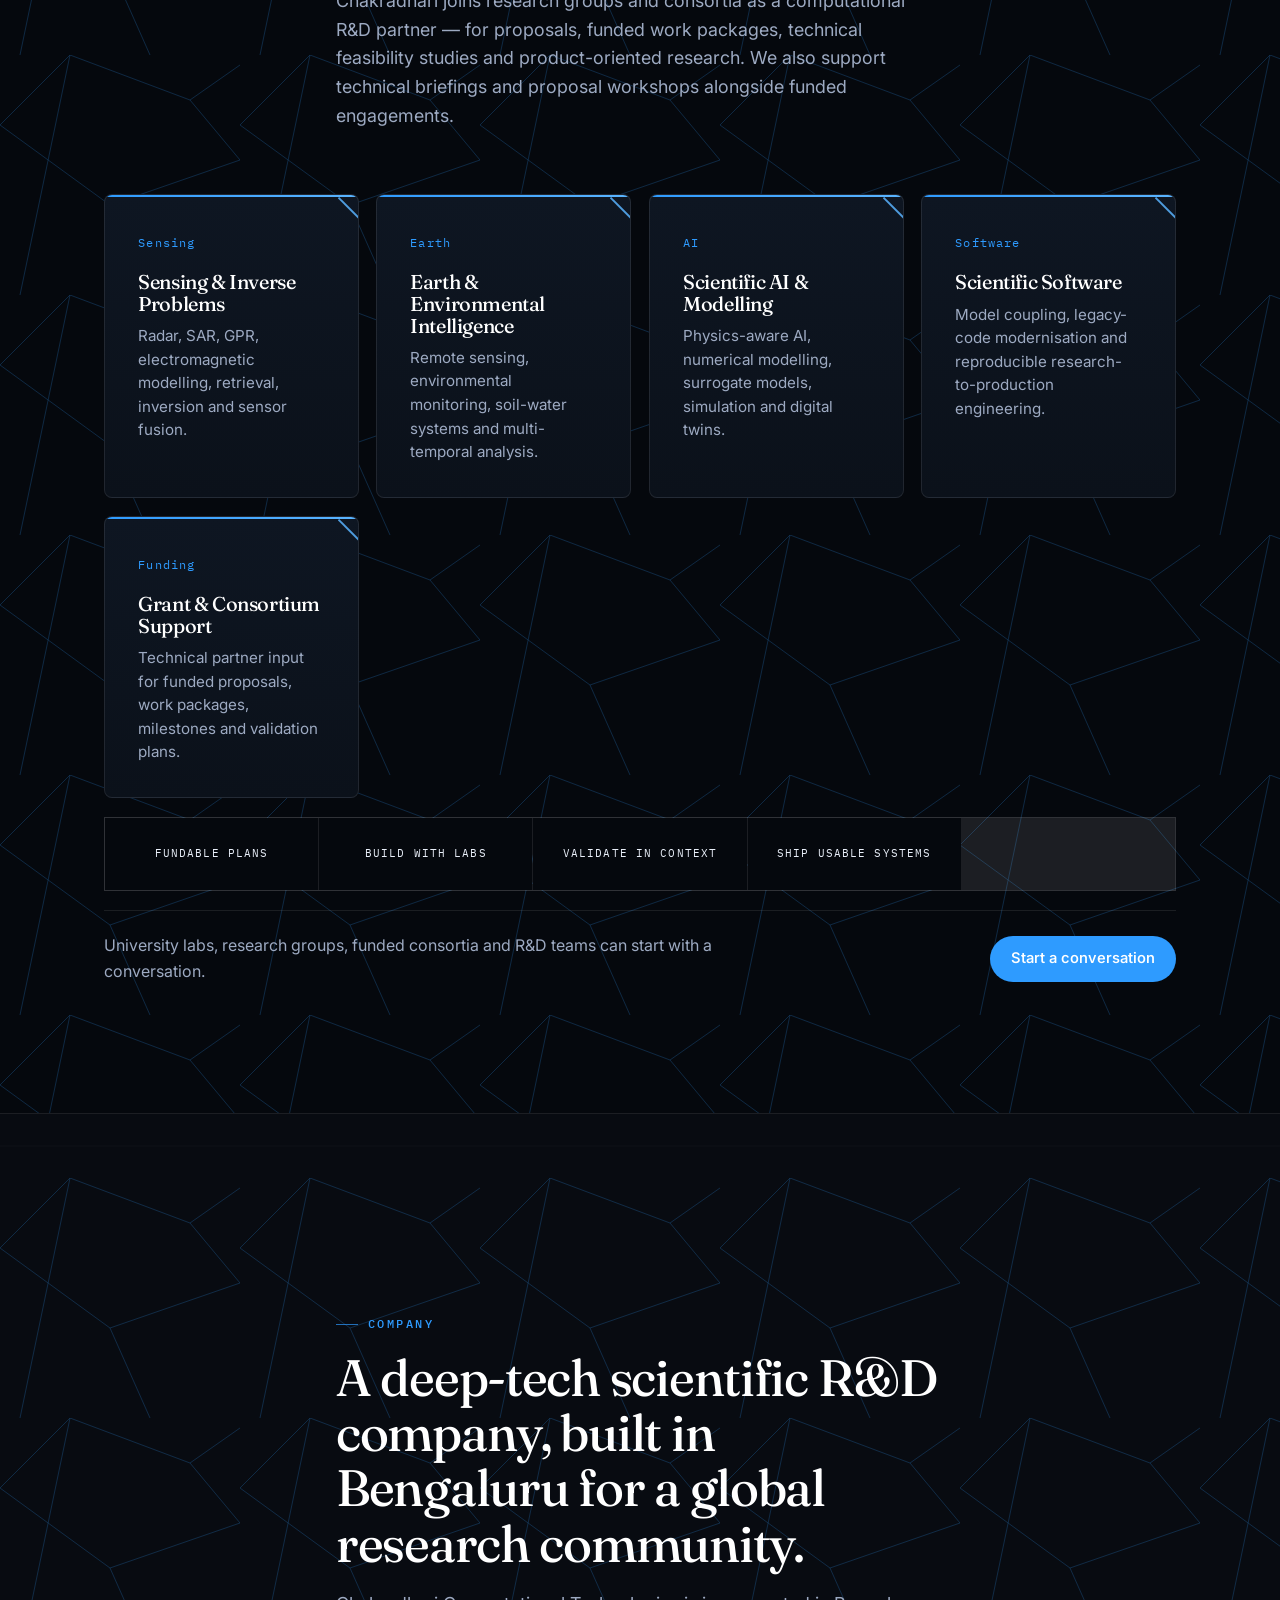
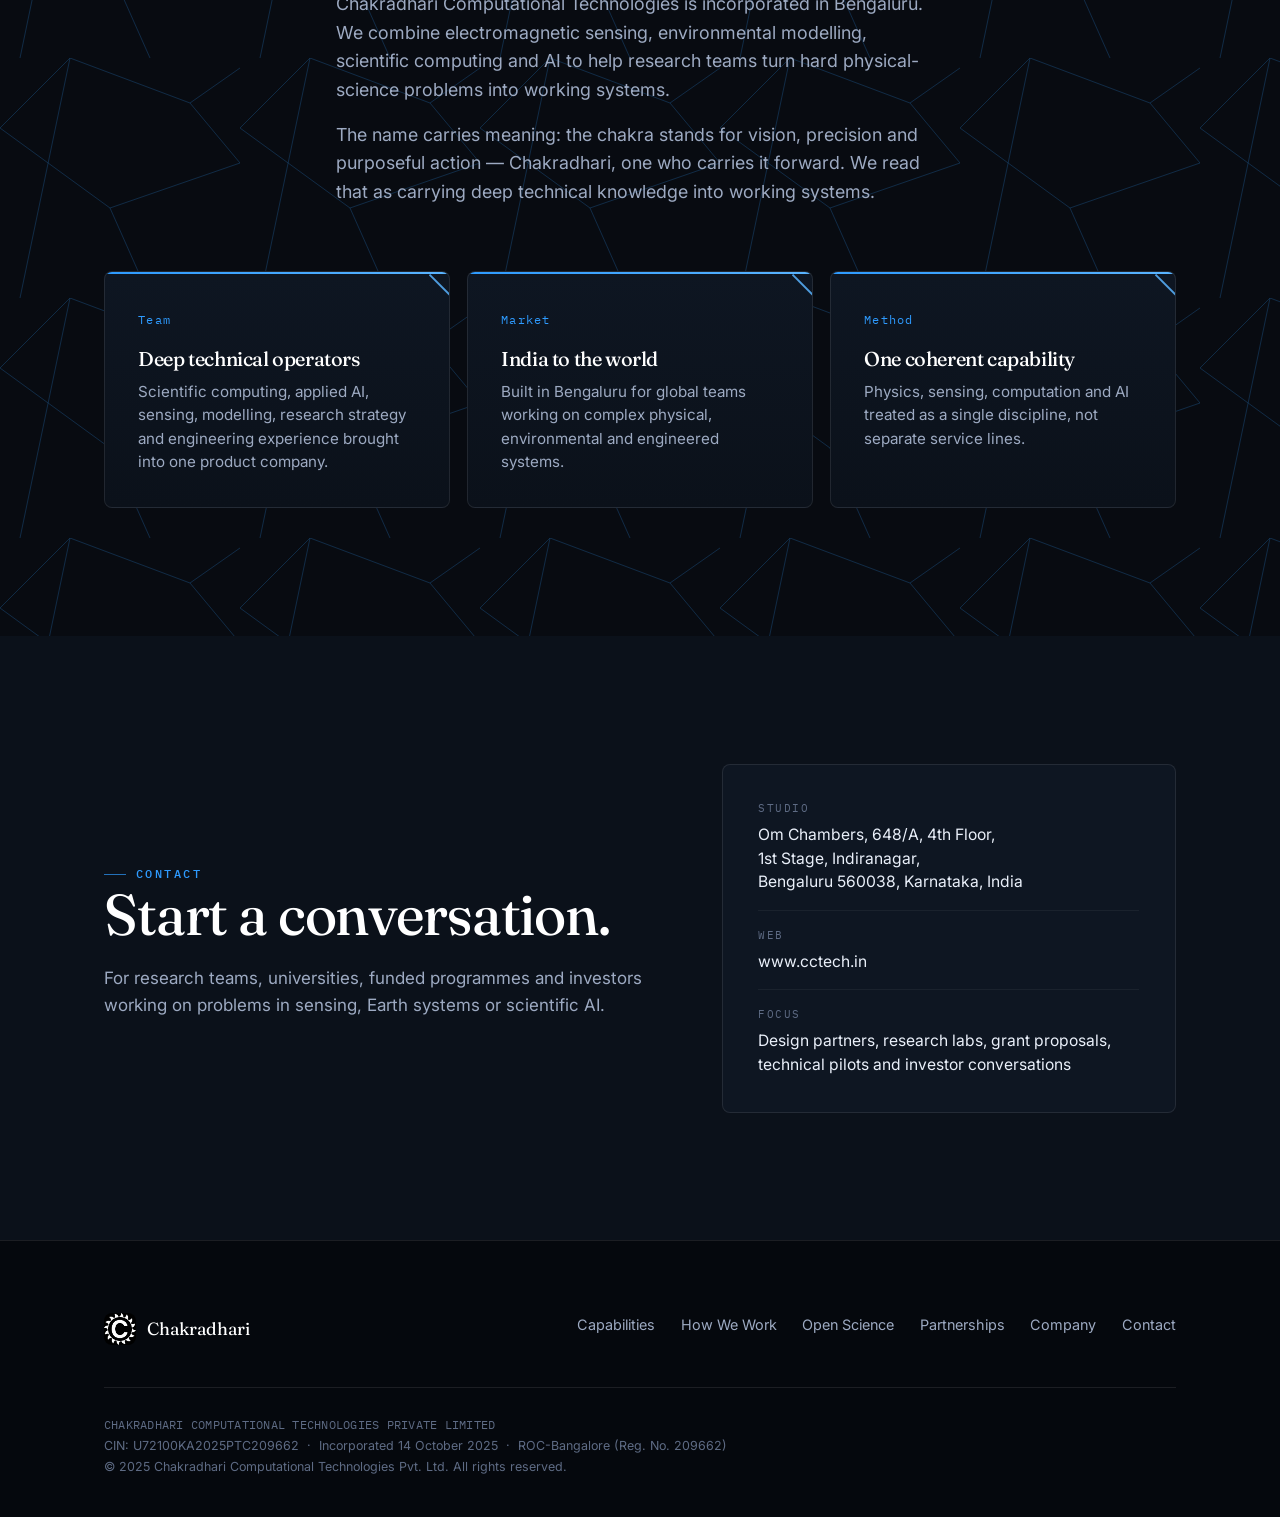
==== commit dc52f448: "edit" ====
--- a/index.html
+++ b/index.html
@@ -3,9 +3,9 @@
 <head>
   <meta charset="UTF-8" />
   <meta name="viewport" content="width=device-width, initial-scale=1.0" />
-  <meta name="description" content="Chakradhari Computational Technologies is a stealth computational technology startup and research partner building AI-native scientific computing infrastructure for technical R&amp;D teams, university labs and funded research collaborations." />
+  <meta name="description" content="Chakradhari Computational Technologies is a deep-tech R&amp;D company combining scientific AI, computational modelling and electromagnetic sensing to understand physical and environmental systems, in partnership with research teams, universities and funded programmes." />
   <meta name="theme-color" content="#080B11" />
-  <title>Chakradhari Computational Technologies · Stealth Scientific AI Startup</title>
+  <title>Chakradhari Computational Technologies · Scientific AI &amp; Sensing</title>
   <script>
     try {
       if (sessionStorage.getItem('cctech-intro-seen') === '1') {
@@ -61,9 +61,8 @@
       </a>
 
       <nav class="nav" id="nav">
-        <a href="#explore" class="nav-link">Platform</a>
-        <a href="#open-lab" class="nav-link">Product</a>
-        <a href="#research" class="nav-link">Roadmap</a>
+        <a href="#capabilities" class="nav-link">Capabilities</a>
+        <a href="open-science/" class="nav-link">Open Science</a>
         <a href="#work-with-us" class="nav-link">Partnerships</a>
         <a href="#about" class="nav-link">Company</a>
         <button class="theme-toggle" type="button" aria-label="Switch to light theme" aria-pressed="false">
@@ -75,7 +74,7 @@
             <svg viewBox="0 0 24 24" fill="none" stroke="currentColor" stroke-width="1.6"><circle cx="12" cy="12" r="4.2"/><path d="M12 2.5v2.4M12 19.1v2.4M4.6 4.6l1.7 1.7M17.7 17.7l1.7 1.7M2.5 12h2.4M19.1 12h2.4M4.6 19.4l1.7-1.7M17.7 6.3l1.7-1.7"/></svg>
           </span>
         </button>
-        <a href="#contact" class="btn btn-primary">Private briefing</a>
+        <a href="#contact" class="btn btn-primary">Start a conversation</a>
       </nav>
 
       <button class="menu-toggle" aria-label="Toggle menu" aria-expanded="false">
@@ -90,24 +89,24 @@
     <section class="hero">
       <div class="wrap hero-grid">
         <div class="hero-copy">
-          <span class="eyebrow" data-reveal>Stealth deep-tech startup</span>
+          <span class="eyebrow" data-reveal>Deep-tech scientific R&amp;D</span>
           <h1 data-reveal>
-            Scientific AI infrastructure
-            <span class="accent">for serious R&amp;D</span>.
+            Scientific AI for sensing and
+            <span class="accent">understanding complex systems</span>.
           </h1>
           <p class="hero-lead" data-reveal>
-            Chakradhari is building a stealth platform and research-partner model that
-            turns domain science, data, simulation and AI into deployable workflows for
-            labs, universities, funded consortia and technical R&amp;D teams.
+            Chakradhari builds scientific AI, computational modelling and electromagnetic
+            sensing methods for radar, remote sensing, and environmental and physical
+            systems &mdash; working with research teams, universities and R&amp;D partners.
           </p>
           <div class="hero-cta" data-reveal>
-            <a href="#contact" class="btn btn-primary">Request a private briefing</a>
-            <a href="#scientific-worlds" class="btn btn-ghost">View focus areas</a>
+            <a href="#contact" class="btn btn-primary">Start a conversation</a>
+            <a href="#capabilities" class="btn btn-ghost">See capabilities</a>
           </div>
           <div class="hero-meta" data-reveal>
-            <div class="m"><b>Build</b><span>scientific AI infrastructure</span></div>
+            <div class="m"><b>Build</b><span>scientific AI &amp; sensing systems</span></div>
             <div class="m"><b>Partner</b><span>labs, universities, funded programmes</span></div>
-            <div class="m"><b>Translate</b><span>research into usable systems</span></div>
+            <div class="m"><b>Translate</b><span>measurements into understanding</span></div>
           </div>
         </div>
 
@@ -205,16 +204,16 @@
 
           <!-- floating data chips (positioned in %) -->
           <span class="data-chip sat"  style="left:60%; top:36%">
-            <i></i> models &amp; data
+            <i></i> Earth observation
           </span>
           <span class="data-chip"      style="left:6%;  top:64%">
-            <i></i> private beta
+            <i></i> electromagnetic sensing
           </span>
           <span class="data-chip accent" style="left:70%; top:16%">
-            <i></i> simulation
+            <i></i> physics-aware AI
           </span>
           <span class="data-chip"      style="left:2%;  top:30%">
-            <i></i> AI workflows
+            <i></i> inverse problems
           </span>
         </div>
       </div>
@@ -222,20 +221,21 @@
       <div class="scroll-hint" aria-hidden="true"><span class="line"></span> scroll</div>
     </section>
 
-    <!-- ============ STATEMENT ============ -->
+    <!-- ============ WHAT WE SOLVE ============ -->
     <section class="statement field-host" id="pillars">
       <canvas class="field-canvas" data-color="46,155,255" aria-hidden="true"></canvas>
       <div class="wrap">
-        <span class="eyebrow" data-reveal>Company thesis</span>
+        <span class="eyebrow" data-reveal>What we solve</span>
         <p data-reveal>
-          Scientific R&amp;D is becoming AI-native and software-defined.
-          <em>We are building for that shift</em>.
+          Extracting reliable understanding of physical and environmental systems from
+          noisy, incomplete measurements is hard. <em>We build the science and software to do it.</em>
         </p>
         <p class="sub" data-reveal>
-          Chakradhari combines computational science, AI systems and engineering delivery
-          to help teams model complex systems, win and execute grant-backed research, and
-          turn hard scientific methods into usable products. Public details remain limited
-          while core platform work continues in stealth.
+          Chakradhari works with research teams, universities and R&amp;D partners on
+          computational problems in sensing, Earth systems and scientific AI &mdash; combining
+          electromagnetic sensing, environmental modelling, numerical simulation and
+          physics-aware AI to turn raw observations into scientific understanding. Client
+          and partner work remains confidential unless jointly released.
         </p>
         <div class="pillar-strip" data-reveal-stagger>
           <article>
@@ -261,281 +261,137 @@
       </svg>
     </div>
 
-    <!-- ============ FEATURED SCIENTIFIC WORK ============ -->
-    <section class="band featured-band" id="featured">
+    <!-- ============ CAPABILITIES ============ -->
+    <section class="band" id="capabilities">
       <div class="wrap section-head" data-reveal>
-        <span class="eyebrow">What we are building</span>
-        <h2>A stealth roadmap for scientific AI, research consulting and R&amp;D infrastructure.</h2>
+        <span class="eyebrow">Capabilities</span>
+        <h2>Physics, sensing, computation and AI &mdash; one coherent capability.</h2>
         <p>
-          We are building tools and high-level technical partnerships that make research
-          faster, more fundable, more inspectable and easier to operationalise. Details
-          are shared selectively with design partners, university labs, research
-          collaborators and investors.
+          Four capability pillars that reinforce each other: sensing and inversion, Earth
+          and environmental intelligence, scientific AI and modelling, and scientific
+          software. Together they take a problem from raw measurement to working system.
         </p>
       </div>
 
       <div class="wrap">
-        <div class="channel-grid" data-reveal-stagger>
-
-          <article class="channel-card" data-tilt>
-            <div class="channel-top">
-              <span class="content-badge">Platform</span>
-              <span class="status">Stealth</span>
-            </div>
-            <h3>Scientific workflow infrastructure</h3>
-            <p>Composable workflows for modelling, analysis, simulation and technical decision support.</p>
-            <a href="#open-lab">See Product</a>
-          </article>
-
-          <article class="channel-card" data-tilt>
-            <div class="channel-top">
-              <span class="content-badge">AI systems</span>
-              <span class="status">Private</span>
-            </div>
-            <h3>Physics-aware AI modules</h3>
-            <p>AI-assisted methods for domain reasoning, surrogate modelling, validation and workflow automation.</p>
-            <a href="#research">See Roadmap</a>
-          </article>
-
-          <article class="channel-card" data-tilt>
-            <div class="channel-top">
-              <span class="content-badge">Product</span>
-              <span class="status">Prototype</span>
-            </div>
-            <h3>Digital twin workbench</h3>
-            <p>Inspectable prototypes that connect observations, model states, simulations and uncertainty.</p>
-            <a href="#scientific-worlds">See Focus Areas</a>
-          </article>
-
-        </div>
-      </div>
-    </section>
-
-    <!-- ============ ETHOS / THE NAME ============ -->
-    <section class="band ethos" id="ethos">
-      <div class="wrap ethos-grid">
-        <div class="section-head" data-reveal style="margin-bottom:0">
-          <span class="eyebrow">The name</span>
-          <h2>Chakradhari means carrying knowledge into action.</h2>
-          <p>
-            The chakra stands for vision, precision, and purposeful action. We read
-            Chakradhari as carrying knowledge forward. In practice, that means converting
-            deep technical understanding into reliable software, decision systems and
-            infrastructure for teams working on hard scientific problems.
-          </p>
-        </div>
-
-        <ul class="carry-list" data-reveal-stagger>
-          <li><span class="lead">We carry</span> knowledge.</li>
-          <li><span class="lead">We carry</span> scientific integrity.</li>
-          <li><span class="lead">We carry</span> clarity from complexity.</li>
-          <li><span class="lead">We carry</span> product thinking into R&amp;D.</li>
-          <li><span class="lead">We carry</span> research into useful systems.</li>
-          <li><span class="lead">We build</span> from India for the wider world.</li>
-        </ul>
-      </div>
-    </section>
-
-    <div class="signal-divider signal-divider--nodes" aria-hidden="true">
-      <svg viewBox="0 0 1200 60" preserveAspectRatio="none">
-        <line class="base-line" x1="0" y1="30" x2="1200" y2="30"/>
-        <circle class="node-dot" cx="90" cy="30" r="3"/>
-        <circle class="node-dot" cx="270" cy="30" r="3"/>
-        <circle class="node-dot" cx="450" cy="30" r="3"/>
-        <circle class="node-dot" cx="630" cy="30" r="3"/>
-        <circle class="node-dot" cx="810" cy="30" r="3"/>
-        <circle class="node-dot" cx="990" cy="30" r="3"/>
-        <circle class="node-dot" cx="1150" cy="30" r="3"/>
-      </svg>
-    </div>
-
-    <!-- ============ PLATFORM ============ -->
-    <section class="band" id="explore">
-      <div class="wrap section-head" data-reveal>
-        <span class="eyebrow">Platform</span>
-        <h2>An AI-native workbench for labs, R&amp;D teams and funded research programmes.</h2>
-        <p>
-          Chakradhari is being built around a simple product belief: domain experts should
-          be able to combine models, data, simulation and AI agents without rebuilding the
-          same technical scaffolding for every research project, grant or pilot.
-        </p>
-      </div>
-
-      <div class="wrap">
-        <div class="lab-toolbar" data-reveal>
-          <span>Models</span>
-          <span>Data</span>
-          <span>Simulation</span>
-          <span>Agents</span>
-          <span>Validation</span>
-          <span>Reports</span>
-        </div>
-
-        <div class="channel-grid" data-reveal-stagger>
-          <article class="channel-card" data-tilt>
-            <div class="channel-top">
-              <span class="status">Stealth</span>
-              <span class="channel-type">Core capability</span>
-            </div>
-            <h3>AI-assisted scientific workflows</h3>
-            <p>Reasoning systems, agentic workflows, evaluations and interfaces for technical R&amp;D work.</p>
-            <div class="channel-path"><span>Model</span><span>Automate</span><span>Validate</span></div>
-          </article>
-
-          <article class="channel-card" data-tilt>
-            <div class="channel-top">
-              <span class="status">Stealth</span>
-              <span class="channel-type">Domain module</span>
-            </div>
-            <h3>Photonics and sensing models</h3>
-            <p>Computational physics, optics and the behaviour of light in engineered systems.</p>
-            <div class="channel-path"><span>Simulate</span><span>Compare</span><span>Deploy</span></div>
-          </article>
-
-          <article class="channel-card" data-tilt>
-            <div class="channel-top">
-              <span class="status">Stealth</span>
-              <span class="channel-type">Domain module</span>
-            </div>
-            <h3>Radar and remote-sensing intelligence</h3>
-            <p>SAR, microwave sensing, signal processing, sensor fusion and technical interpretation.</p>
-            <div class="channel-path"><span>Ingest</span><span>Infer</span><span>Report</span></div>
-          </article>
-
-          <article class="channel-card" data-tilt>
-            <div class="channel-top">
-              <span class="status">Stealth</span>
-              <span class="channel-type">Knowledge layer</span>
-            </div>
-            <h3>Technical knowledge systems</h3>
-            <p>Structured domain context, assumptions, decisions and methods captured for reuse inside teams.</p>
-            <div class="channel-path"><span>Capture</span><span>Query</span><span>Reuse</span></div>
-          </article>
-
-          <article class="channel-card" data-tilt>
-            <div class="channel-top">
-              <span class="status">Stealth</span>
-              <span class="channel-type">Domain module</span>
-            </div>
-            <h3>Agriculture and Earth-system decisions</h3>
-            <p>Remote sensing, modelling and software for managed landscapes, soils, water and crops.</p>
-            <div class="channel-path"><span>Observe</span><span>Model</span><span>Decide</span></div>
-          </article>
-        </div>
-      </div>
-    </section>
-
-    <!-- ============ PRODUCT ============ -->
-    <section class="band open-lab-band" id="open-lab">
-      <div class="wrap section-head" data-reveal>
-        <span class="eyebrow">Product</span>
-        <h2>Private product work, selective research and product collaboration.</h2>
-        <p>
-          While in stealth, product artifacts are shared directly with selected partners.
-          The focus is on validated workflows, reusable compute modules, grant-ready
-          technical plans and interfaces that turn scientific method into everyday capability.
-        </p>
-      </div>
-
-      <div class="wrap">
-        <div class="lab-toolbar filter-toolbar" data-reveal data-filter-target="#open-lab .cap-grid .cap" role="group" aria-label="Filter product modules by domain">
-          <button type="button" class="filter-pill is-active" data-filter="all" aria-pressed="true">All</button>
-          <button type="button" class="filter-pill" data-filter="scientific-software" aria-pressed="false">Scientific Software</button>
-          <button type="button" class="filter-pill" data-filter="photonics" aria-pressed="false">Photonics</button>
-          <button type="button" class="filter-pill" data-filter="agriculture-earth-systems" aria-pressed="false">Earth Systems</button>
-          <button type="button" class="filter-pill" data-filter="digital-twins" aria-pressed="false">Digital Twins</button>
-        </div>
-
-        <div class="toolbox-panel" data-reveal>
+        <div class="focus-grid" data-reveal-stagger>
+
+          <article class="focus-card" data-tilt>
+            <span class="tag">Sensing &amp; Inverse Problems</span>
+            <h3>Radar, SAR, GPR and electromagnetic inversion</h3>
+            <p>Extracting physical and subsurface information from radar, microwave and electromagnetic measurements &mdash; retrieval, inversion and sensor fusion.</p>
+            <svg class="domain-viz domain-viz--radar" viewBox="0 0 200 200" fill="none" stroke="currentColor" stroke-width="1.1" aria-hidden="true">
+              <circle class="ring" cx="100" cy="100" r="20" opacity=".6"/>
+              <circle class="ring" cx="100" cy="100" r="20" opacity=".6"/>
+              <circle class="ring" cx="100" cy="100" r="20" opacity=".6"/>
+              <line class="sweep" x1="100" y1="100" x2="100" y2="40" opacity=".8"/>
+            </svg>
+          </article>
+
+          <article class="focus-card" data-tilt>
+            <span class="tag">Earth &amp; Environmental Intelligence</span>
+            <h3>Remote sensing and environmental monitoring</h3>
+            <p>Satellite and field observation, soil-water-crop systems, multi-temporal analysis and environmental decision support.</p>
+            <svg class="domain-viz domain-viz--agri" viewBox="0 0 200 200" fill="none" stroke="currentColor" stroke-width="1.1" aria-hidden="true">
+              <path class="layer" d="M30 90h140" opacity=".5"/>
+              <path class="layer" d="M30 120h140" opacity=".4"/>
+              <path class="layer" d="M30 150h140" opacity=".3"/>
+              <path class="infiltrate" d="M100 40v120" opacity=".7"/>
+            </svg>
+          </article>
+
+          <article class="focus-card" data-tilt>
+            <span class="tag">Scientific AI &amp; Modelling</span>
+            <h3>Physics-aware AI, simulation and digital twins</h3>
+            <p>Surrogate models, numerical simulation, scientific machine learning and digital twins connecting data, models and uncertainty.</p>
+            <svg class="domain-viz domain-viz--ai" viewBox="0 0 200 200" fill="none" stroke="currentColor" stroke-width="1.1" aria-hidden="true">
+              <path d="M50 150 L100 90 L150 130" opacity=".5"/>
+              <path d="M100 90 L130 50" opacity=".5"/>
+              <circle class="anode" cx="50" cy="150" r="4" fill="currentColor" stroke="none"/>
+              <circle class="anode" cx="100" cy="90" r="4" fill="currentColor" stroke="none"/>
+              <circle class="anode" cx="150" cy="130" r="4" fill="currentColor" stroke="none"/>
+              <circle class="anode" cx="130" cy="50" r="4" fill="currentColor" stroke="none"/>
+              <circle class="pulse-dot" cx="50" cy="150" r="2.6" fill="currentColor" stroke="none"/>
+              <circle class="pulse-dot p2" cx="100" cy="90" r="2.6" fill="currentColor" stroke="none"/>
+            </svg>
+          </article>
+
+          <article class="focus-card" data-tilt>
+            <span class="tag">Scientific Software</span>
+            <h3>Research code, modernised into working systems</h3>
+            <p>Model coupling, legacy-code modernisation and reproducible workflows that take research from prototype to production.</p>
+            <svg class="domain-viz domain-viz--software" viewBox="0 0 200 200" fill="none" stroke="currentColor" stroke-width="1.1" aria-hidden="true">
+              <path d="M70 150 L50 120 L70 90 M70 90 L130 60 M70 90 L130 120" opacity=".5"/>
+              <circle class="commit" cx="70" cy="150" r="4" fill="currentColor" stroke="none"/>
+              <circle class="commit" cx="50" cy="120" r="4" fill="currentColor" stroke="none"/>
+              <circle class="commit" cx="70" cy="90" r="4" fill="currentColor" stroke="none"/>
+              <circle class="commit" cx="130" cy="60" r="4" fill="currentColor" stroke="none"/>
+            </svg>
+          </article>
+
+        </div>
+
+        <div class="toolbox-panel" data-reveal style="margin-top: clamp(2.4rem, 5vw, 3.5rem);">
           <div>
-            <span class="eyebrow">Stealth architecture</span>
-            <h3>Reusable scientific tools with product-grade delivery.</h3>
-          </div>
-          <p>
-            Chakradhari is shaping a modular stack for validated scientific computing:
-            reusable methods, traceable assumptions, domain-aware automation and workflows
-            that fit how R&amp;D teams actually work.
-          </p>
-        </div>
-
-        <div class="cap-grid lab-grid" data-reveal-stagger>
-
-          <article class="cap" data-tilt data-domain="scientific-software">
+            <span class="eyebrow">Private R&amp;D</span>
+            <h3>Representative capability &middot; partner work confidential.</h3>
+          </div>
+          <p>The problem classes below reflect the kind of work we do with partners. Specific projects, datasets and clients are not shown here.</p>
+        </div>
+
+        <div class="cap-grid" data-reveal-stagger>
+
+          <article class="cap" data-tilt>
             <div class="cap-mesh" aria-hidden="true"></div>
-            <span class="cap-no">Stealth module</span>
-            <h3>Scientific compute components</h3>
-            <p>Reusable blocks for modelling, analysis, visualisation and domain-specific research workflows.</p>
-            <div class="resource-links"><span>Private beta</span><span>Validated methods</span><span>API-ready</span></div>
+            <span class="cap-no">01</span>
+            <h3>GPR &amp; subsurface inference</h3>
+            <p>Electromagnetic modelling, inversion and physics-informed reconstruction for subsurface sensing.</p>
+            <div class="resource-links"><span>Inversion</span><span>Reconstruction</span></div>
+            <svg class="cap-mark" viewBox="0 0 24 24" fill="none" stroke="currentColor" stroke-width="1.6"><circle cx="12" cy="12" r="8"/><path d="M4 12h16M12 4c3 3 3 13 0 16M12 4c-3 3-3 13 0 16"/></svg>
+          </article>
+
+          <article class="cap" data-tilt>
+            <div class="cap-mesh" aria-hidden="true"></div>
+            <span class="cap-no">02</span>
+            <h3>Satellite intelligence</h3>
+            <p>Multi-sensor Earth observation, SAR and environmental time-series retrieval.</p>
+            <div class="resource-links"><span>Remote sensing</span><span>Time series</span></div>
+            <svg class="cap-mark" viewBox="0 0 24 24" fill="none" stroke="currentColor" stroke-width="1.6"><path d="M6 3h12M6 21h12M8 3v5l-4 9a3 3 0 0 0 3 4h10a3 3 0 0 0 3-4l-4-9V3"/></svg>
+          </article>
+
+          <article class="cap" data-tilt>
+            <div class="cap-mesh" aria-hidden="true"></div>
+            <span class="cap-no">03</span>
+            <h3>Scientific model modernisation</h3>
+            <p>Transforming legacy research codes into validated, reusable computational systems.</p>
+            <div class="resource-links"><span>Modernisation</span><span>Validation</span></div>
             <svg class="cap-mark" viewBox="0 0 24 24" fill="none" stroke="currentColor" stroke-width="1.6"><path d="M8 9 4 12l4 3M16 9l4 3-4 3M14 4l-4 16"/></svg>
           </article>
 
-          <article class="cap" data-tilt data-domain="scientific-software">
+          <article class="cap" data-tilt>
             <div class="cap-mesh" aria-hidden="true"></div>
-            <span class="cap-no">Private prototype</span>
-            <h3>Rebuilding legacy scientific models</h3>
-            <p>A structured way to modernise older research codes while preserving assumptions, tests and scientific intent.</p>
-            <div class="resource-links"><span>Modernisation</span><span>Validation</span><span>Integration</span></div>
-            <svg class="cap-mark" viewBox="0 0 24 24" fill="none" stroke="currentColor" stroke-width="1.6"><path d="M8 9 4 12l4 3M16 9l4 3-4 3M14 4l-4 16"/></svg>
-          </article>
-
-          <article class="cap" data-tilt data-domain="photonics">
-            <div class="cap-mesh" aria-hidden="true"></div>
-            <span class="cap-no">Stealth module</span>
-            <h3>Understanding photonic systems computationally</h3>
-            <p>Visual and numerical workflows for optical systems, electromagnetic modelling and photonic structures.</p>
-            <div class="resource-links"><span>Simulation</span><span>Design support</span><span>Model review</span></div>
-            <svg class="cap-mark" viewBox="0 0 24 24" fill="none" stroke="currentColor" stroke-width="1.6"><circle cx="12" cy="12" r="8"/><path d="M4 12h16M12 4c3 3 3 13 0 16M12 4c-3 3-3 13 0 16"/></svg>
-          </article>
-
-          <article class="cap" data-tilt data-domain="agriculture-earth-systems">
-            <div class="cap-mesh" aria-hidden="true"></div>
-            <span class="cap-no">Pilot concept</span>
-            <h3>Recovering missing observations in Earth systems</h3>
-            <p>Methods for combining satellite data, field measurements and models when observations are incomplete.</p>
-            <div class="resource-links"><span>Remote sensing</span><span>Uncertainty</span><span>Decision support</span></div>
-            <svg class="cap-mark" viewBox="0 0 24 24" fill="none" stroke="currentColor" stroke-width="1.6"><path d="M6 3h12M6 21h12M8 3v5l-4 9a3 3 0 0 0 3 4h10a3 3 0 0 0 3-4l-4-9V3"/></svg>
-          </article>
-
-          <article class="cap" data-tilt data-domain="digital-twins">
-            <div class="cap-mesh" aria-hidden="true"></div>
-            <span class="cap-no">Private prototype</span>
-            <h3>Digital twin notebooks</h3>
-            <p>Small, inspectable prototypes that connect observations, model states, simulations and uncertainty.</p>
-            <div class="resource-links"><span>State models</span><span>Simulation</span><span>Scenario testing</span></div>
+            <span class="cap-no">04</span>
+            <h3>Environmental digital twins</h3>
+            <p>Connecting observations, models, simulation and uncertainty for decision support.</p>
+            <div class="resource-links"><span>State models</span><span>Scenario testing</span></div>
             <svg class="cap-mark" viewBox="0 0 24 24" fill="none" stroke="currentColor" stroke-width="1.6"><rect x="3" y="4" width="8" height="8" rx="1"/><rect x="13" y="12" width="8" height="8" rx="1"/><path d="M11 8h4a2 2 0 0 1 2 2v2"/></svg>
           </article>
 
-          <article class="cap" data-tilt data-domain="agriculture-earth-systems">
-            <div class="cap-mesh" aria-hidden="true"></div>
-            <span class="cap-no">Data workstream</span>
-            <h3>Research-ready environmental datasets</h3>
-            <p>Curated datasets and derived products documented well enough for modelling, validation and operational use.</p>
-            <div class="resource-links"><span>Data products</span><span>Quality checks</span><span>Traceability</span></div>
-            <svg class="cap-mark" viewBox="0 0 24 24" fill="none" stroke="currentColor" stroke-width="1.6"><ellipse cx="12" cy="6" rx="7" ry="3"/><path d="M5 6v6c0 1.7 3.1 3 7 3s7-1.3 7-3V6"/><path d="M5 12v6c0 1.7 3.1 3 7 3s7-1.3 7-3v-6"/></svg>
-          </article>
-
         </div>
 
         <div class="adapt-cta" data-reveal>
-          <p><b>Need one of these adapted to your problem?</b> These modules generalise well — we can shape them around a specific dataset, system or constraint.</p>
+          <p><b>Have a harder version of one of these?</b> These generalise well &mdash; we can shape them around a specific dataset, system or constraint.</p>
           <a href="#contact" class="card-link">Talk to us →</a>
         </div>
       </div>
     </section>
 
-    <div class="signal-divider signal-divider--mesh" data-assemble aria-hidden="true">
-      <svg viewBox="0 0 1200 60" preserveAspectRatio="none">
-        <path class="mesh-h" d="M0 15H1200M0 30H1200M0 45H1200"/>
-        <path class="mesh-v" d="M0 0V60M150 0V60M300 0V60M450 0V60M600 0V60M750 0V60M900 0V60M1050 0V60M1200 0V60"/>
-      </svg>
-    </div>
-
-    <!-- ============ APPROACH ============ -->
+    <!-- ============ HOW WE WORK ============ -->
     <section class="band approach" id="approach">
       <div class="wrap approach-grid">
         <div class="section-head" data-reveal style="margin-bottom:0">
-          <span class="eyebrow">Operating loop</span>
-          <h2>From hard problem to deployable R&amp;D workflow.</h2>
+          <span class="eyebrow">How we work</span>
+          <h2>From hard problem to deployable workflow.</h2>
           <p>
             We start with real scientific or engineering constraints, translate them into
             modelled workflows, build usable software around the method and validate the
@@ -581,7 +437,7 @@
               <span class="idx">04</span>
               <div>
                 <h4>Protect the edge</h4>
-                <p>Customer data, partner IP and product details stay private while the platform improves from validated use cases.</p>
+                <p>Partner data, IP and product details stay private while the platform improves from validated use cases.</p>
               </div>
             </div>
           </div>
@@ -589,263 +445,101 @@
       </div>
     </section>
 
-    <!-- ============ SCIENTIFIC WORLDS ============ -->
-    <section class="band" id="scientific-worlds">
-      <div class="wrap section-head" data-reveal>
-        <span class="eyebrow">Focus areas</span>
-        <h2>Where the platform is being shaped.</h2>
-        <p>
-          Chakradhari is starting in technically demanding domains where better scientific
-          software, AI-assisted workflows and validated models can create meaningful leverage.
-        </p>
-      </div>
-
-      <div class="wrap">
-        <div class="focus-grid" data-reveal-stagger>
-
-          <article class="focus-card" data-tilt>
-            <span class="tag">Computational Science</span>
-            <h3>Numerical modelling and simulation</h3>
-            <p>Scientific programming, reproducible modelling, numerical experiments and high-performance computing for research problems.</p>
-            <svg class="domain-viz domain-viz--compute" viewBox="0 0 200 200" fill="none" stroke="currentColor" stroke-width="1" aria-hidden="true">
-              <path d="M40 40h120M40 100h120M40 160h120M60 20v160M100 20v160M140 20v160" opacity=".35"/>
-              <circle class="node" cx="60" cy="40" r="3" fill="currentColor" stroke="none"/>
-              <circle class="node" cx="100" cy="100" r="3" fill="currentColor" stroke="none"/>
-              <circle class="node" cx="140" cy="160" r="3" fill="currentColor" stroke="none"/>
-              <circle class="node" cx="140" cy="40" r="3" fill="currentColor" stroke="none"/>
-              <circle class="node" cx="60" cy="160" r="3" fill="currentColor" stroke="none"/>
-              <circle class="node" cx="100" cy="40" r="3" fill="currentColor" stroke="none"/>
-            </svg>
-          </article>
-
-          <article class="focus-card" data-tilt>
-            <span class="tag">Photonics &amp; Applied Physics</span>
-            <h3>Optics and computational physics</h3>
-            <p>Electromagnetic modelling, photonic systems, applied physics demonstrations and physics-based scientific computation.</p>
-            <svg class="domain-viz domain-viz--photonics" viewBox="0 0 200 200" fill="none" stroke="currentColor" stroke-width="1.1" aria-hidden="true">
-              <circle cx="60" cy="140" r="3" fill="currentColor" stroke="none"/>
-              <path class="ray" d="M60 140 L160 40" opacity=".7"/>
-              <path class="ray" d="M60 140 L175 90" opacity=".55"/>
-              <path class="ray" d="M60 140 L170 150" opacity=".45"/>
-              <path d="M85 115a35 35 0 0 1 0-50" opacity=".3"/>
-              <path d="M105 95a15 15 0 0 1 0-22" opacity=".3"/>
-            </svg>
-          </article>
-
-          <article class="focus-card" data-tilt>
-            <span class="tag">Agriculture &amp; Earth Systems</span>
-            <h3>Soil, water, crops and observation</h3>
-            <p>Remote sensing, soil-water systems, crop modelling, environmental monitoring and agricultural science.</p>
-            <svg class="domain-viz domain-viz--agri" viewBox="0 0 200 200" fill="none" stroke="currentColor" stroke-width="1.1" aria-hidden="true">
-              <path class="layer" d="M30 90h140" opacity=".5"/>
-              <path class="layer" d="M30 120h140" opacity=".4"/>
-              <path class="layer" d="M30 150h140" opacity=".3"/>
-              <path class="infiltrate" d="M100 40v120" opacity=".7"/>
-            </svg>
-          </article>
-
-          <article class="focus-card" data-tilt>
-            <span class="tag">Radar &amp; Remote Sensing</span>
-            <h3>Sensing systems and signal interpretation</h3>
-            <p>Radar systems, SAR, microwave sensing, time-series analysis, sensor fusion and scientific interpretation.</p>
-            <svg class="domain-viz domain-viz--radar" viewBox="0 0 200 200" fill="none" stroke="currentColor" stroke-width="1.1" aria-hidden="true">
-              <circle class="ring" cx="100" cy="100" r="20" opacity=".6"/>
-              <circle class="ring" cx="100" cy="100" r="20" opacity=".6"/>
-              <circle class="ring" cx="100" cy="100" r="20" opacity=".6"/>
-              <line class="sweep" x1="100" y1="100" x2="100" y2="40" opacity=".8"/>
-            </svg>
-          </article>
-
-          <article class="focus-card" data-tilt>
-            <span class="tag">AI Systems &amp; Computing Architecture</span>
-            <h3>AI for scientific and technical work</h3>
-            <p>Scientific machine learning, AI-assisted research, agentic workflows, evaluation, surrogate modelling and computing architecture.</p>
-            <svg class="domain-viz domain-viz--ai" viewBox="0 0 200 200" fill="none" stroke="currentColor" stroke-width="1.1" aria-hidden="true">
-              <path d="M50 150 L100 90 L150 130" opacity=".5"/>
-              <path d="M100 90 L130 50" opacity=".5"/>
-              <circle class="anode" cx="50" cy="150" r="4" fill="currentColor" stroke="none"/>
-              <circle class="anode" cx="100" cy="90" r="4" fill="currentColor" stroke="none"/>
-              <circle class="anode" cx="150" cy="130" r="4" fill="currentColor" stroke="none"/>
-              <circle class="anode" cx="130" cy="50" r="4" fill="currentColor" stroke="none"/>
-              <circle class="pulse-dot" cx="50" cy="150" r="2.6" fill="currentColor" stroke="none"/>
-              <circle class="pulse-dot p2" cx="100" cy="90" r="2.6" fill="currentColor" stroke="none"/>
-            </svg>
-          </article>
-
-          <article class="focus-card" data-tilt>
-            <span class="tag">Digital Twins</span>
-            <h3>Physical systems connected to computation</h3>
-            <p>Models that connect physical systems, observations, uncertainty, simulation and computation for inspection and decision support.</p>
-            <svg class="domain-viz domain-viz--twin" viewBox="0 0 200 200" fill="none" stroke="currentColor" stroke-width="1.1" aria-hidden="true">
-              <path class="wire" d="M70 70 L130 70 L150 90 L90 90 Z"/>
-              <path class="wire" d="M70 70 L70 130 L90 150 L90 90 Z"/>
-              <path class="wire" d="M90 90 L150 90 L150 150 L90 150 Z"/>
-              <circle class="sensor" cx="70" cy="70" r="2.6" fill="currentColor" stroke="none"/>
-            </svg>
-          </article>
-
-          <article class="focus-card" data-tilt>
-            <span class="tag">Scientific Software</span>
-            <h3>Research tools that can be reused</h3>
-            <p>Modern scientific computing, reproducible software, model coupling and modernisation of legacy scientific codes.</p>
-            <svg class="domain-viz domain-viz--software" viewBox="0 0 200 200" fill="none" stroke="currentColor" stroke-width="1.1" aria-hidden="true">
-              <path d="M70 150 L50 120 L70 90 M70 90 L130 60 M70 90 L130 120" opacity=".5"/>
-              <circle class="commit" cx="70" cy="150" r="4" fill="currentColor" stroke="none"/>
-              <circle class="commit" cx="50" cy="120" r="4" fill="currentColor" stroke="none"/>
-              <circle class="commit" cx="70" cy="90" r="4" fill="currentColor" stroke="none"/>
-              <circle class="commit" cx="130" cy="60" r="4" fill="currentColor" stroke="none"/>
-            </svg>
-          </article>
-
-        </div>
-      </div>
-    </section>
-
-    <div class="signal-divider" aria-hidden="true">
+    <div class="signal-divider signal-divider--mesh" data-assemble aria-hidden="true">
       <svg viewBox="0 0 1200 60" preserveAspectRatio="none">
-        <path d="M0 30 C 60 10, 120 50, 180 30 S 300 10, 360 30 S 480 50, 540 30 S 660 10, 720 30 S 840 50, 900 30 S 1020 10, 1080 30 S 1170 30, 1200 30"/>
-        <path class="trace" data-assemble-line style="--len:1400" d="M0 30 C 60 10, 120 50, 180 30 S 300 10, 360 30 S 480 50, 540 30 S 660 10, 720 30 S 840 50, 900 30 S 1020 10, 1080 30 S 1170 30, 1200 30"/>
+        <path class="mesh-h" d="M0 15H1200M0 30H1200M0 45H1200"/>
+        <path class="mesh-v" d="M0 0V60M150 0V60M300 0V60M450 0V60M600 0V60M750 0V60M900 0V60M1050 0V60M1200 0V60"/>
       </svg>
     </div>
 
-    <!-- ============ RESEARCH ============ -->
-    <section class="band research-band field-host" id="research">
-      <canvas class="field-canvas" data-color="46,155,255" aria-hidden="true"></canvas>
+    <!-- ============ OPEN SCIENCE ============ -->
+    <section class="band courses-band" id="open-science-preview">
       <div class="wrap section-head" data-reveal>
-        <span class="eyebrow">Roadmap</span>
-        <h2>Milestones we will share when the company comes out of stealth.</h2>
+        <span class="eyebrow">Open Science</span>
+        <h2>Science, shared openly.</h2>
         <p>
-          Product details, partner names and technical proof points are private for now.
-          The roadmap below is intentionally high-level while the company develops across
-          private product pilots, university collaborations and funded R&amp;D.
+          Partner R&amp;D stays confidential. Alongside it, Chakradhari maintains an open
+          science programme &mdash; software, technical explainers and video shared with the
+          wider research community.
         </p>
       </div>
-
-      <div class="wrap">
-
-        <div class="research-subhead" data-reveal>
-          <h3>Company milestones</h3>
-          <span class="stage-flag">Stealth mode</span>
-        </div>
-
-        <div class="pub-list" data-reveal-stagger>
-          <article class="pub-card" data-tilt data-domain="hydrology">
-            <div class="pub-top">
-              <span class="content-badge">Product</span>
-              <span class="pub-year">Now</span>
-            </div>
-            <h4 class="pub-title">Private product alpha</h4>
-            <p class="pub-authors">Core platform &middot; <span>Internal validation</span></p>
-            <p class="pub-summary">Building the first reusable workflow layer for scientific modelling, AI assistance and technical reporting.</p>
-            <div class="resource-links"><span>Stealth</span><span>Private demos</span></div>
-          </article>
-
-          <article class="pub-card" data-tilt data-domain="computational-science">
-            <div class="pub-top">
-              <span class="content-badge">Partners</span>
-              <span class="pub-year">Next</span>
-            </div>
-            <h4 class="pub-title">Grant and university collaborations</h4>
-            <p class="pub-authors">R&amp;D teams &middot; <span>University and lab partners</span></p>
-            <p class="pub-summary">Joining high-value proposals and funded projects where modelling, data workflows and AI systems need to operate together.</p>
-            <div class="resource-links"><span>Private pilots</span><span>Government funding</span><span>Grant support</span></div>
-          </article>
-
-          <article class="pub-card" data-tilt data-domain="signal-processing">
-            <div class="pub-top">
-              <span class="content-badge">Proof</span>
-              <span class="pub-year">Next</span>
-            </div>
-            <h4 class="pub-title">Validation benchmarks</h4>
-            <p class="pub-authors">Scientific workflows &middot; <span>Repeatable evaluation</span></p>
-            <p class="pub-summary">Creating measurable evidence for accuracy, usability, speed and trust in AI-assisted technical work.</p>
-            <div class="resource-links"><span>Benchmarks</span><span>Use-case metrics</span></div>
-          </article>
-
-          <article class="pub-card" data-tilt data-domain="photonics">
-            <div class="pub-top">
-              <span class="content-badge">Launch</span>
-              <span class="pub-year">Later</span>
-            </div>
-            <h4 class="pub-title">Selective market and science release</h4>
-            <p class="pub-authors">Platform &middot; <span>Market-facing rollout</span></p>
-            <p class="pub-summary">Product details, case studies and useful science content will be shared when the timing is right.</p>
-            <div class="resource-links"><span>Launch plan</span><span>Case studies</span><span>Science content</span></div>
-          </article>
-        </div>
-
-        <div class="research-subhead" data-reveal>
-          <h3>Stealth workstreams</h3>
-          <span class="stage-flag">Selected focus</span>
-        </div>
-
-        <div class="cap-grid lab-grid" data-reveal-stagger>
-          <article class="cap" data-tilt data-domain="agriculture-earth-systems">
-            <div class="cap-mesh" aria-hidden="true"></div>
-            <span class="cap-no">Workstream</span>
-            <h4>Digital twin prototypes for physical systems</h4>
-            <p>Connecting observations, model states and scenario simulation for technical inspection and decision support.</p>
-            <div class="resource-links"><span>State models</span><span>Uncertainty</span><span>Decision workflows</span></div>
-            <svg class="cap-mark" viewBox="0 0 24 24" fill="none" stroke="currentColor" stroke-width="1.6"><rect x="3" y="4" width="8" height="8" rx="1"/><rect x="13" y="12" width="8" height="8" rx="1"/><path d="M11 8h4a2 2 0 0 1 2 2v2"/></svg>
-          </article>
-
-          <article class="cap" data-tilt data-domain="photonics">
-            <div class="cap-mesh" aria-hidden="true"></div>
-            <span class="cap-no">Workstream</span>
-            <h4>Computational physics and sensing workflows</h4>
-            <p>Building workflows that make simulation, interpretation and model comparison easier for domain teams.</p>
-            <div class="resource-links"><span>Simulation</span><span>Sensing</span><span>Model review</span></div>
-            <svg class="cap-mark" viewBox="0 0 24 24" fill="none" stroke="currentColor" stroke-width="1.6"><circle cx="12" cy="12" r="8"/><path d="M4 12h16M12 4c3 3 3 13 0 16M12 4c-3 3-3 13 0 16"/></svg>
-          </article>
-
-          <article class="cap" data-tilt data-domain="scientific-software">
-            <div class="cap-mesh" aria-hidden="true"></div>
-            <span class="cap-no">Workstream</span>
-            <h4>Scientific software modernisation</h4>
-            <p>Turning fragile research code and bespoke workflows into maintainable, validated technical products.</p>
-            <div class="resource-links"><span>Modernisation</span><span>Validation</span><span>Productisation</span></div>
-            <svg class="cap-mark" viewBox="0 0 24 24" fill="none" stroke="currentColor" stroke-width="1.6"><path d="M8 9 4 12l4 3M16 9l4 3-4 3M14 4l-4 16"/></svg>
-          </article>
-        </div>
-
-      </div>
-    </section>
-
-    <div class="signal-divider signal-divider--facet" aria-hidden="true">
-      <svg viewBox="0 0 1200 60" preserveAspectRatio="none">
-        <path class="facet-zigzag" data-assemble-line style="--len:1500" d="M0 30 L70 10 L140 30 L230 8 L300 30 L390 12 L460 30 L560 6 L630 30 L730 14 L800 30 L900 8 L970 30 L1080 12 L1150 30 L1200 30"/>
-      </svg>
-    </div>
-
-    <!-- ============ LEARN ============ -->
-    <section class="band courses-band" id="learn">
-      <div class="wrap section-head" data-reveal>
-        <span class="eyebrow">Enablement</span>
-        <h2>Adoption support for technical teams.</h2>
-        <p>
-          The platform is being designed for domain experts, research teams and technical
-          operators who need to trust the method, write stronger technical proposals and
-          move quickly from prototype to deployed capability.
-        </p>
-      </div>
-
       <div class="wrap">
         <div class="triad" data-reveal-stagger>
           <article class="t-card" data-tilt>
             <span class="t-no">01</span>
-            <h3>Technical briefings</h3>
-            <p>Focused sessions for labs, universities and teams evaluating where AI-native scientific computing can create leverage.</p>
+            <h3>Open-source tools</h3>
+            <p>Reusable scientific computing components, released under permissive licenses as real work becomes shippable.</p>
           </article>
           <article class="t-card" data-tilt>
             <span class="t-no">02</span>
-            <h3>Workflow onboarding</h3>
-            <p>Hands-on adoption support for research groups and R&amp;D teams using private product workflows.</p>
+            <h3>Science communication</h3>
+            <p>Compute Stories and other channels &mdash; explanations, walkthroughs and demonstrations of how we think.</p>
           </article>
           <article class="t-card" data-tilt>
             <span class="t-no">03</span>
-            <h3>Proposal and workshop support</h3>
-            <p>Deep technical support around modelling, simulation, AI for science, digital twins, scientific software and grant plans.</p>
-          </article>
+            <h3>Publications &amp; talks</h3>
+            <p>Founder publications, conference participation and technical notes, published as they're ready.</p>
+          </article>
+        </div>
+        <div class="adapt-cta" data-reveal>
+          <p><b>Open-source tools, publications, talks and explainers</b> &mdash; kept separate from confidential partner work.</p>
+          <a href="open-science/" class="card-link">Explore Open Science →</a>
+        </div>
+      </div>
+    </section>
+
+    <!-- ============ PARTNERSHIPS ============ -->
+    <section class="band consulting-band field-host" id="work-with-us">
+      <canvas class="field-canvas" data-color="87,224,166" aria-hidden="true"></canvas>
+      <div class="wrap section-head" data-reveal>
+        <span class="eyebrow">How We Partner</span>
+        <h2>Selective R&amp;D partnerships with labs, universities and funded programmes.</h2>
+        <p>
+          Chakradhari joins research groups and consortia as a computational R&amp;D
+          partner &mdash; for proposals, funded work packages, technical feasibility studies
+          and product-oriented research. We also support technical briefings and proposal
+          workshops alongside funded engagements.
+        </p>
+      </div>
+      <div class="wrap">
+        <div class="work-grid" data-reveal-stagger>
+          <article class="t-card" data-tilt>
+            <span class="t-no">Sensing</span>
+            <h3>Sensing &amp; Inverse Problems</h3>
+            <p>Radar, SAR, GPR, electromagnetic modelling, retrieval, inversion and sensor fusion.</p>
+          </article>
+          <article class="t-card" data-tilt>
+            <span class="t-no">Earth</span>
+            <h3>Earth &amp; Environmental Intelligence</h3>
+            <p>Remote sensing, environmental monitoring, soil-water systems and multi-temporal analysis.</p>
+          </article>
+          <article class="t-card" data-tilt>
+            <span class="t-no">AI</span>
+            <h3>Scientific AI &amp; Modelling</h3>
+            <p>Physics-aware AI, numerical modelling, surrogate models, simulation and digital twins.</p>
+          </article>
+          <article class="t-card" data-tilt>
+            <span class="t-no">Software</span>
+            <h3>Scientific Software</h3>
+            <p>Model coupling, legacy-code modernisation and reproducible research-to-production engineering.</p>
+          </article>
+          <article class="t-card" data-tilt>
+            <span class="t-no">Funding</span>
+            <h3>Grant &amp; Consortium Support</h3>
+            <p>Technical partner input for funded proposals, work packages, milestones and validation plans.</p>
+          </article>
+        </div>
+
+        <div class="work-principles" data-reveal-stagger>
+          <span>Fundable plans</span>
+          <span>Build with labs</span>
+          <span>Validate in context</span>
+          <span>Ship usable systems</span>
+        </div>
+
+        <div class="consulting-cta" data-reveal>
+          <p>University labs, research groups, funded consortia and R&amp;D teams can start with a conversation.</p>
+          <a href="#contact" class="btn btn-primary">Start a conversation</a>
         </div>
       </div>
     </section>
@@ -857,77 +551,20 @@
       </svg>
     </div>
 
-    <!-- ============ PARTNERSHIPS ============ -->
-    <section class="band consulting-band field-host" id="work-with-us">
-      <canvas class="field-canvas" data-color="87,224,166" aria-hidden="true"></canvas>
-      <div class="wrap section-head" data-reveal>
-        <span class="eyebrow">Partnerships</span>
-        <h2>Selective design-partner, university and government-funded research work.</h2>
-        <p>
-          Chakradhari can join university labs, research groups and consortia as a
-          high-level computational R&amp;D partner for proposals, government-funded calls,
-          technical work packages, validation plans and product-oriented research.
-        </p>
-      </div>
-      <div class="wrap">
-        <div class="work-grid" data-reveal-stagger>
-          <article class="t-card" data-tilt>
-            <span class="t-no">AI workflows</span>
-            <h3>Scientific AI Systems</h3>
-            <p>Agentic workflows, evaluations and interfaces for technical teams using AI inside R&amp;D operations.</p>
-          </article>
-          <article class="t-card" data-tilt>
-            <span class="t-no">Software</span>
-            <h3>Model Modernisation</h3>
-            <p>Convert, validate and extend legacy scientific software into reproducible, maintainable workflows.</p>
-          </article>
-          <article class="t-card" data-tilt>
-            <span class="t-no">Sensing</span>
-            <h3>Remote-Sensing Intelligence</h3>
-            <p>SAR, optical remote sensing, time-series analysis and data products for Earth-system questions.</p>
-          </article>
-          <article class="t-card" data-tilt>
-            <span class="t-no">Modelling</span>
-            <h3>Digital Twin Prototypes</h3>
-            <p>Numerical models, surrogate models, simulations and scenario workflows for specialised systems.</p>
-          </article>
-          <article class="t-card" data-tilt>
-            <span class="t-no">Product</span>
-            <h3>Technical Product Architecture</h3>
-            <p>Architecture-level work on data pipelines, scientific compute, interfaces and deployment strategy.</p>
-          </article>
-          <article class="t-card" data-tilt>
-            <span class="t-no">Funding</span>
-            <h3>Grant and Consortium Support</h3>
-            <p>Technical partner input for funded proposals, work packages, milestones, validation and science-to-software plans.</p>
-          </article>
-        </div>
-
-        <div class="work-principles" data-reveal-stagger>
-          <span>Fundable plans</span>
-          <span>Build with labs</span>
-          <span>Validate in context</span>
-          <span>Ship usable systems</span>
-          <span>Give back through science</span>
-        </div>
-
-        <div class="consulting-cta" data-reveal>
-          <p>University labs, research groups, funded consortia, R&amp;D teams and investors can start with a private conversation.</p>
-          <a href="#contact" class="btn btn-primary">Request a private briefing</a>
-        </div>
-      </div>
-    </section>
-
     <!-- ============ ABOUT / COMPANY ============ -->
     <section class="band" id="about">
       <div class="wrap section-head" data-reveal>
         <span class="eyebrow">Company</span>
-        <h2>A stealth startup building serious scientific computing infrastructure.</h2>
+        <h2>A deep-tech scientific R&amp;D company, built in Bengaluru for a global research community.</h2>
         <p>
-          Chakradhari Computational Technologies is incorporated in Bengaluru and is
-          currently operating in stealth. The company is building from India for a global
-          market, with a focus on AI-native scientific computing, applied modelling,
-          sensing workflows, research consulting and product-grade R&amp;D infrastructure.
+          Chakradhari Computational Technologies is incorporated in Bengaluru. We combine
+          electromagnetic sensing, environmental modelling, scientific computing and AI to
+          help research teams turn hard physical-science problems into working systems.
+        </p>
+        <p style="margin-top:1rem; color:var(--text-soft); max-width:46rem;">
+          The name carries meaning: the chakra stands for vision, precision and purposeful
+          action &mdash; Chakradhari, one who carries it forward. We read that as carrying
+          deep technical knowledge into working systems.
         </p>
       </div>
 
@@ -944,9 +581,9 @@
             <p>Built in Bengaluru for global teams working on complex physical, environmental and engineered systems.</p>
           </article>
           <article class="t-card" data-tilt>
-            <span class="t-no">Mode</span>
-            <h3>Stealth by design</h3>
-            <p>External details stay limited while we build with selected collaborators and give back through useful science content.</p>
+            <span class="t-no">Method</span>
+            <h3>One coherent capability</h3>
+            <p>Physics, sensing, computation and AI treated as a single discipline, not separate service lines.</p>
           </article>
         </div>
       </div>
@@ -957,19 +594,14 @@
       <div class="wrap contact-grid">
         <div data-reveal>
           <span class="eyebrow">Contact</span>
-          <h2>Private briefings for labs, partners and investors.</h2>
+          <h2>Start a conversation.</h2>
           <p style="color:var(--text-soft); margin-top:1.2rem; max-width:34rem;">
-            Chakradhari is in stealth and sharing details selectively with potential design
-            partners, university labs, funded research collaborators and investors aligned
-            with the platform direction.
+            For research teams, universities, funded programmes and investors working on
+            problems in sensing, Earth systems or scientific AI.
           </p>
         </div>
 
         <div class="contact-card" data-reveal>
-          <div class="row">
-            <div class="k">Mode</div>
-            <div class="v">Stealth &middot; private briefings by selected fit</div>
-          </div>
           <div class="row">
             <div class="k">Studio</div>
             <div class="v">Om Chambers, 648/A, 4th Floor,<br>1st Stage, Indiranagar,<br>Bengaluru 560038, Karnataka, India</div>
@@ -997,18 +629,13 @@
           <span>Chakradhari</span>
         </a>
         <nav class="footer-nav">
-          <a href="#explore">Platform</a>
-          <a href="#open-lab">Product</a>
-          <a href="#scientific-worlds">Focus</a>
-          <a href="#research">Roadmap</a>
-          <a href="#learn">Enablement</a>
+          <a href="#capabilities">Capabilities</a>
+          <a href="#approach">How We Work</a>
+          <a href="open-science/">Open Science</a>
           <a href="#work-with-us">Partnerships</a>
           <a href="#about">Company</a>
           <a href="#contact">Contact</a>
         </nav>
-      </div>
-      <div class="footer-more">
-        <a href="open-science/">Open Science</a>
       </div>
       <div class="footer-legal">
         <span class="cin">CHAKRADHARI COMPUTATIONAL TECHNOLOGIES PRIVATE LIMITED</span><br>
--- a/css/components/facets.css
+++ b/css/components/facets.css
@@ -1,7 +1,6 @@
 /* =========================================================
-   Chakradhari — Stealth facets
-   Angular geometry as a quiet running theme: the company's own
-   positioning is literally "stealth", and faceted panel-seam
+   Chakradhari — Radar facets
+   Angular geometry as a quiet running theme: faceted panel-seam
    lines are how stealth aircraft scatter radar returns — the same
    idea as the radar/sensing domain-viz elsewhere on this page,
    just used as texture instead of an icon. Self-authored SVG line
--- a/css/components/domain-viz.css
+++ b/css/components/domain-viz.css
@@ -1,6 +1,6 @@
 /* =========================================================
    Chakradhari — Domain visualizations
-   Seven small, cheap, pure-SVG+CSS motifs, one per focus-card
+   Six small, cheap, pure-SVG+CSS motifs, one per focus-card
    domain, replacing the old static .glyph icon. Idle animation
    only runs once js/viz/domain-cards.js marks the card
    .is-visible (IntersectionObserver-gated); hover always works.
@@ -31,15 +31,6 @@
   .domain-viz--compute .node:nth-child(5) { animation-delay: .6s; }
   .domain-viz--compute .node:nth-child(6) { animation-delay: .75s; }
   @keyframes computeSnap { 0%,100% { transform: scale(1); } 50% { transform: scale(1.6); } }
-
-  /* ---------- Photonics: wave propagation ---------- */
-  .domain-viz--photonics .ray {
-    stroke-dasharray: 3 5;
-    animation: photonFlow 2.4s linear infinite;
-  }
-  .domain-viz--photonics .ray:nth-child(2) { animation-duration: 3.1s; }
-  .domain-viz--photonics .ray:nth-child(3) { animation-duration: 2.7s; animation-direction: reverse; }
-  @keyframes photonFlow { to { stroke-dashoffset: -16; } }
 
   /* ---------- Agriculture / Earth systems: infiltration ---------- */
   .domain-viz--agri .infiltrate {
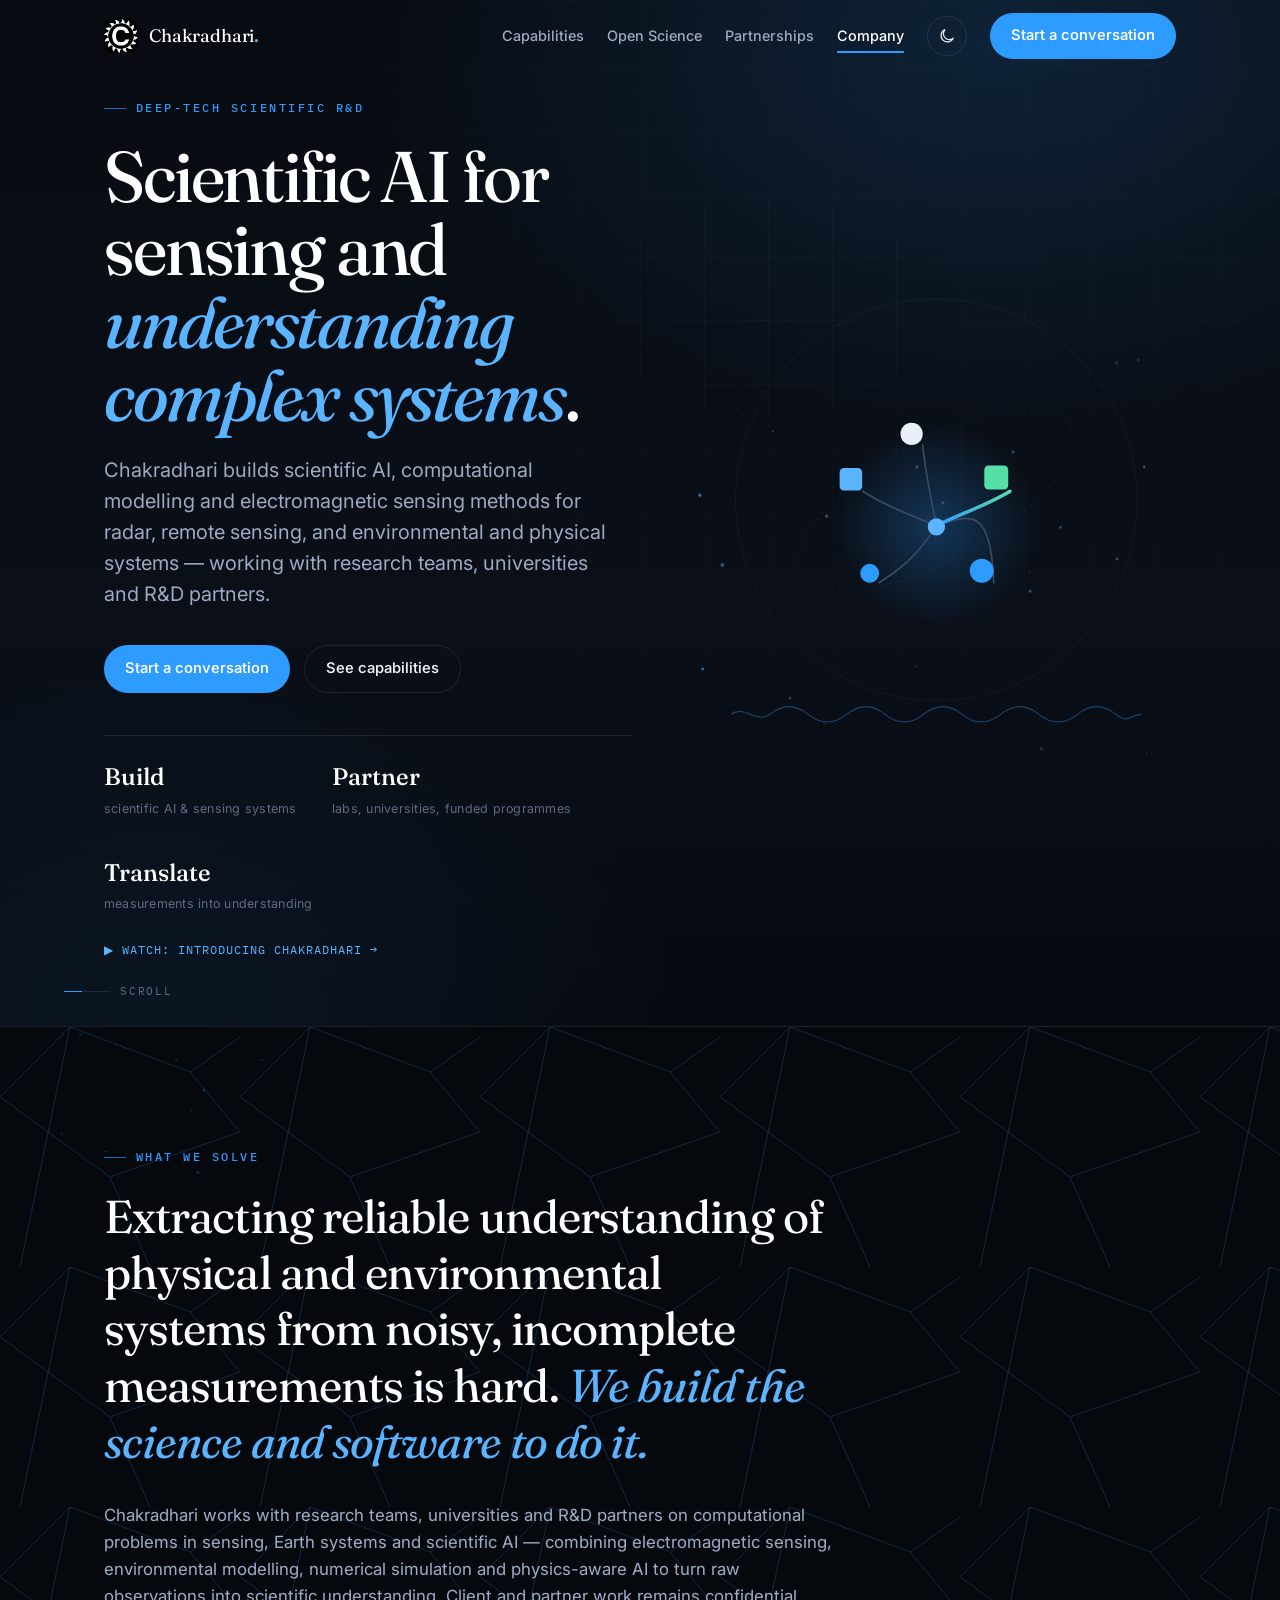
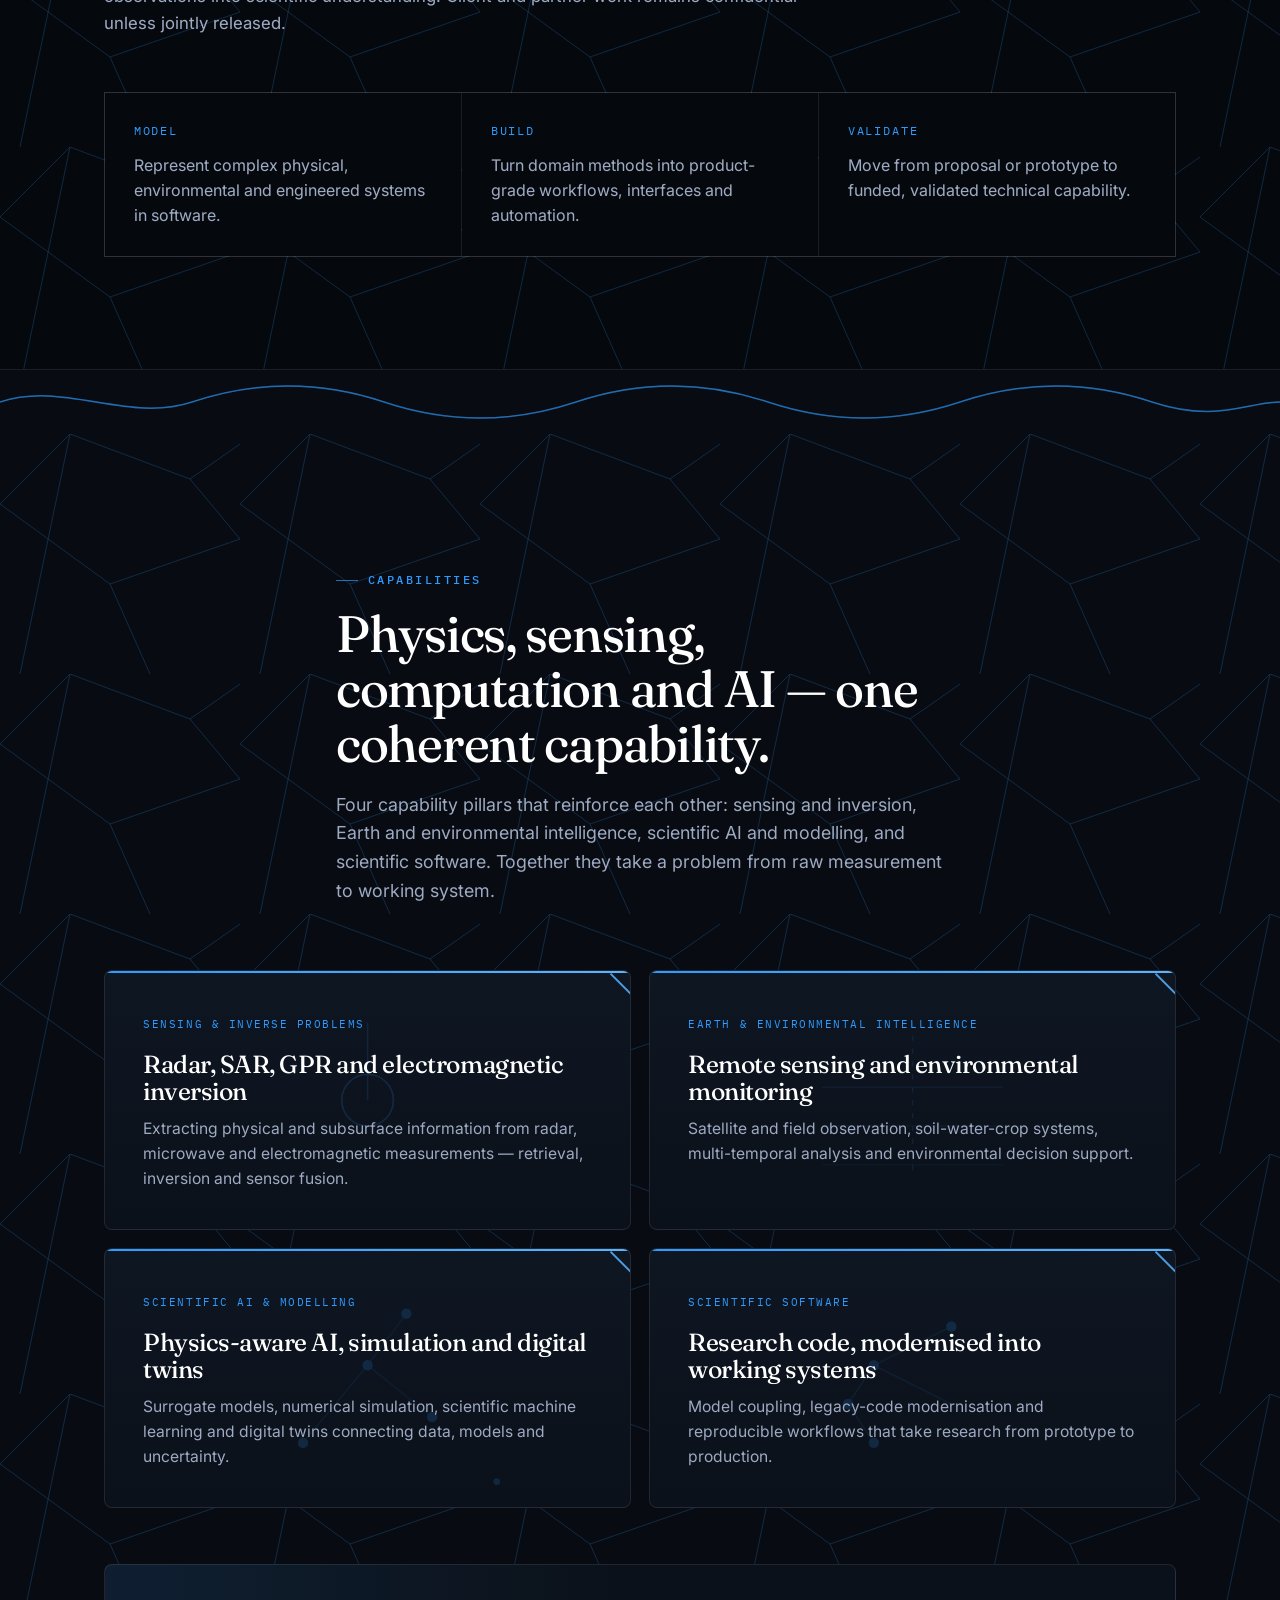
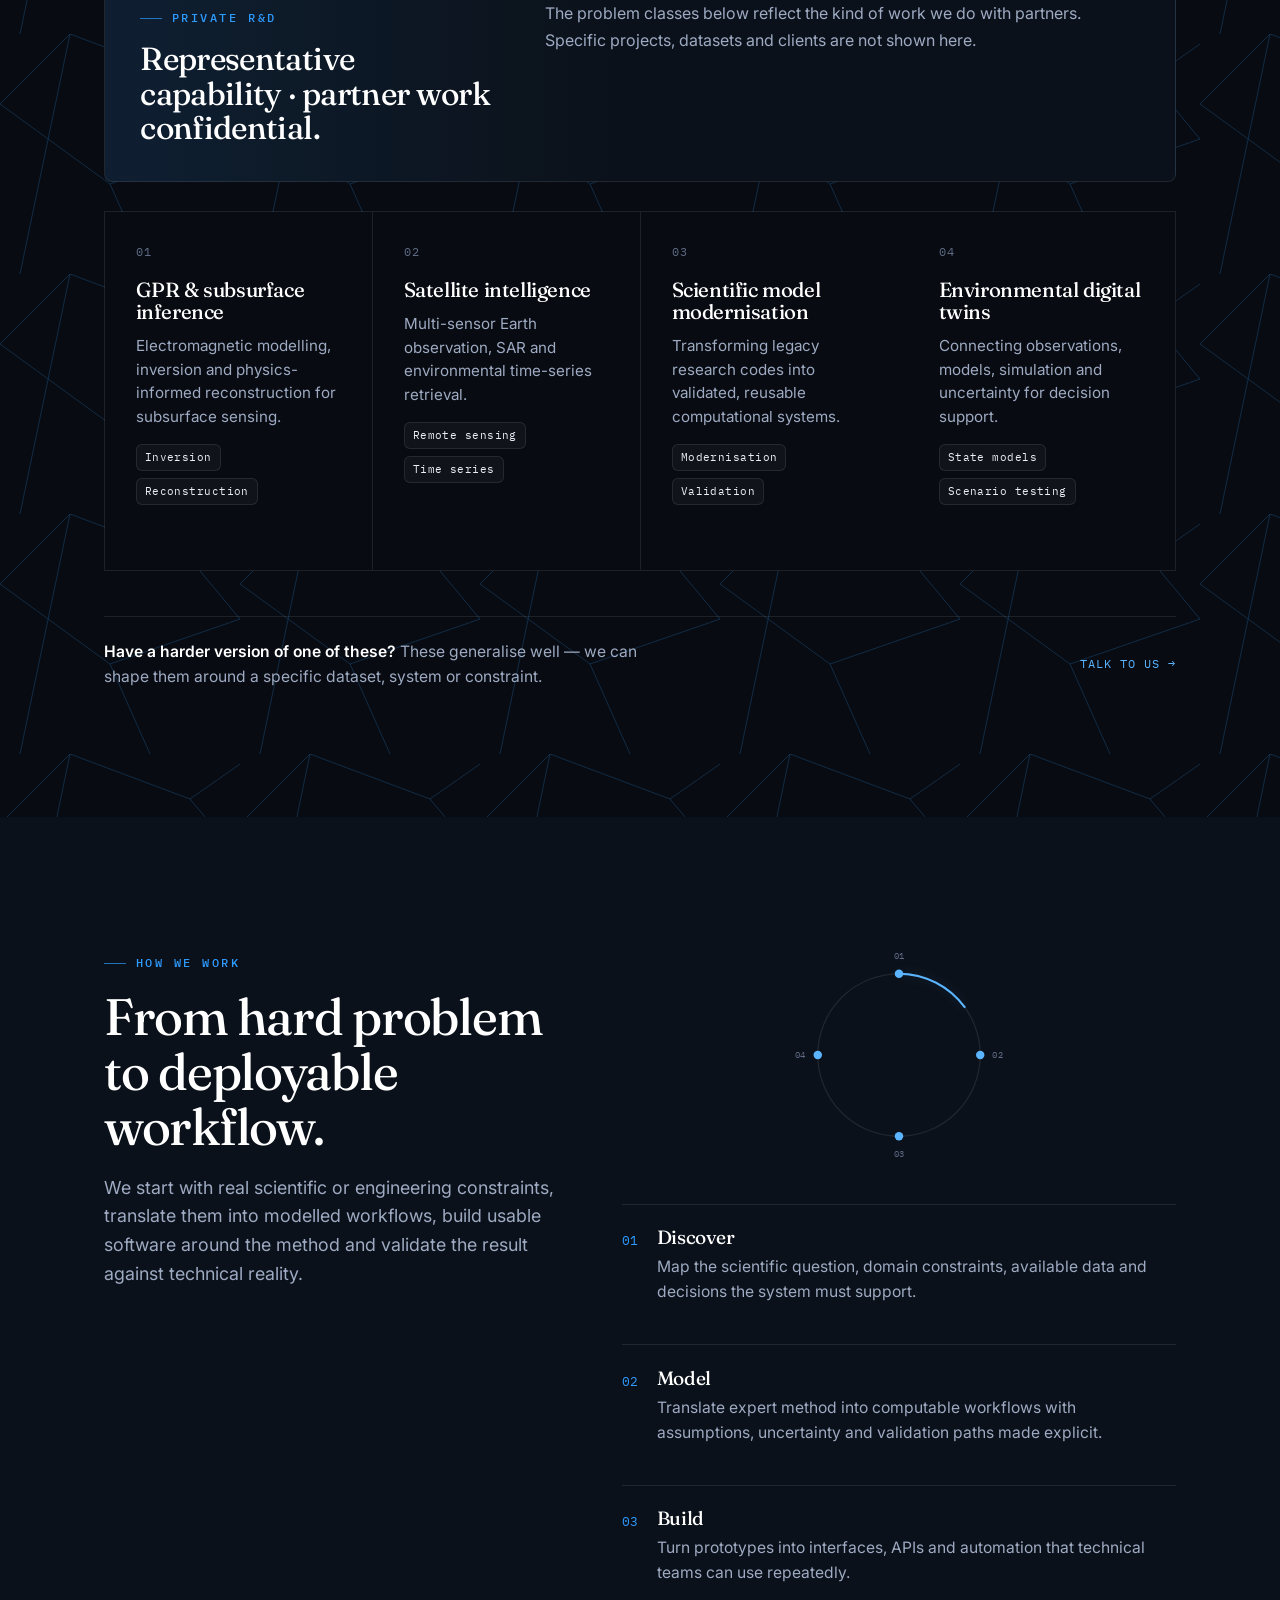
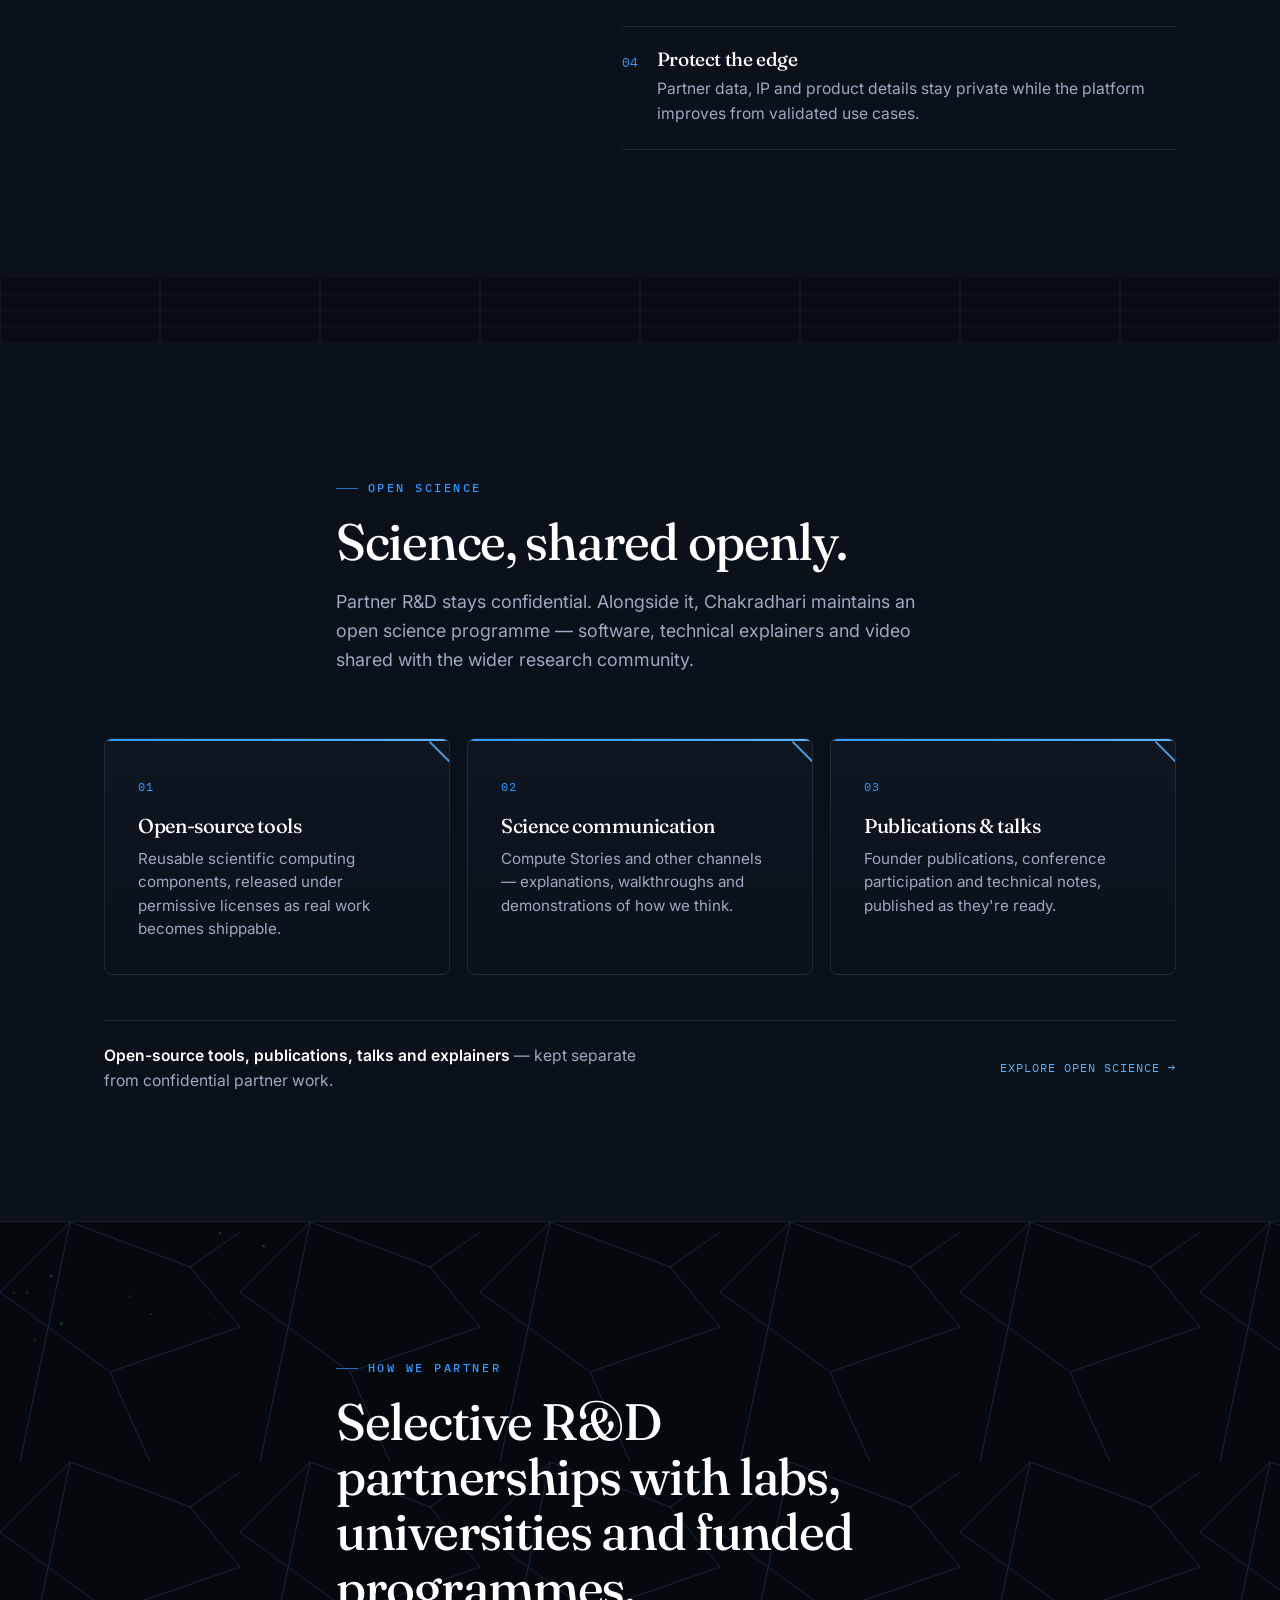
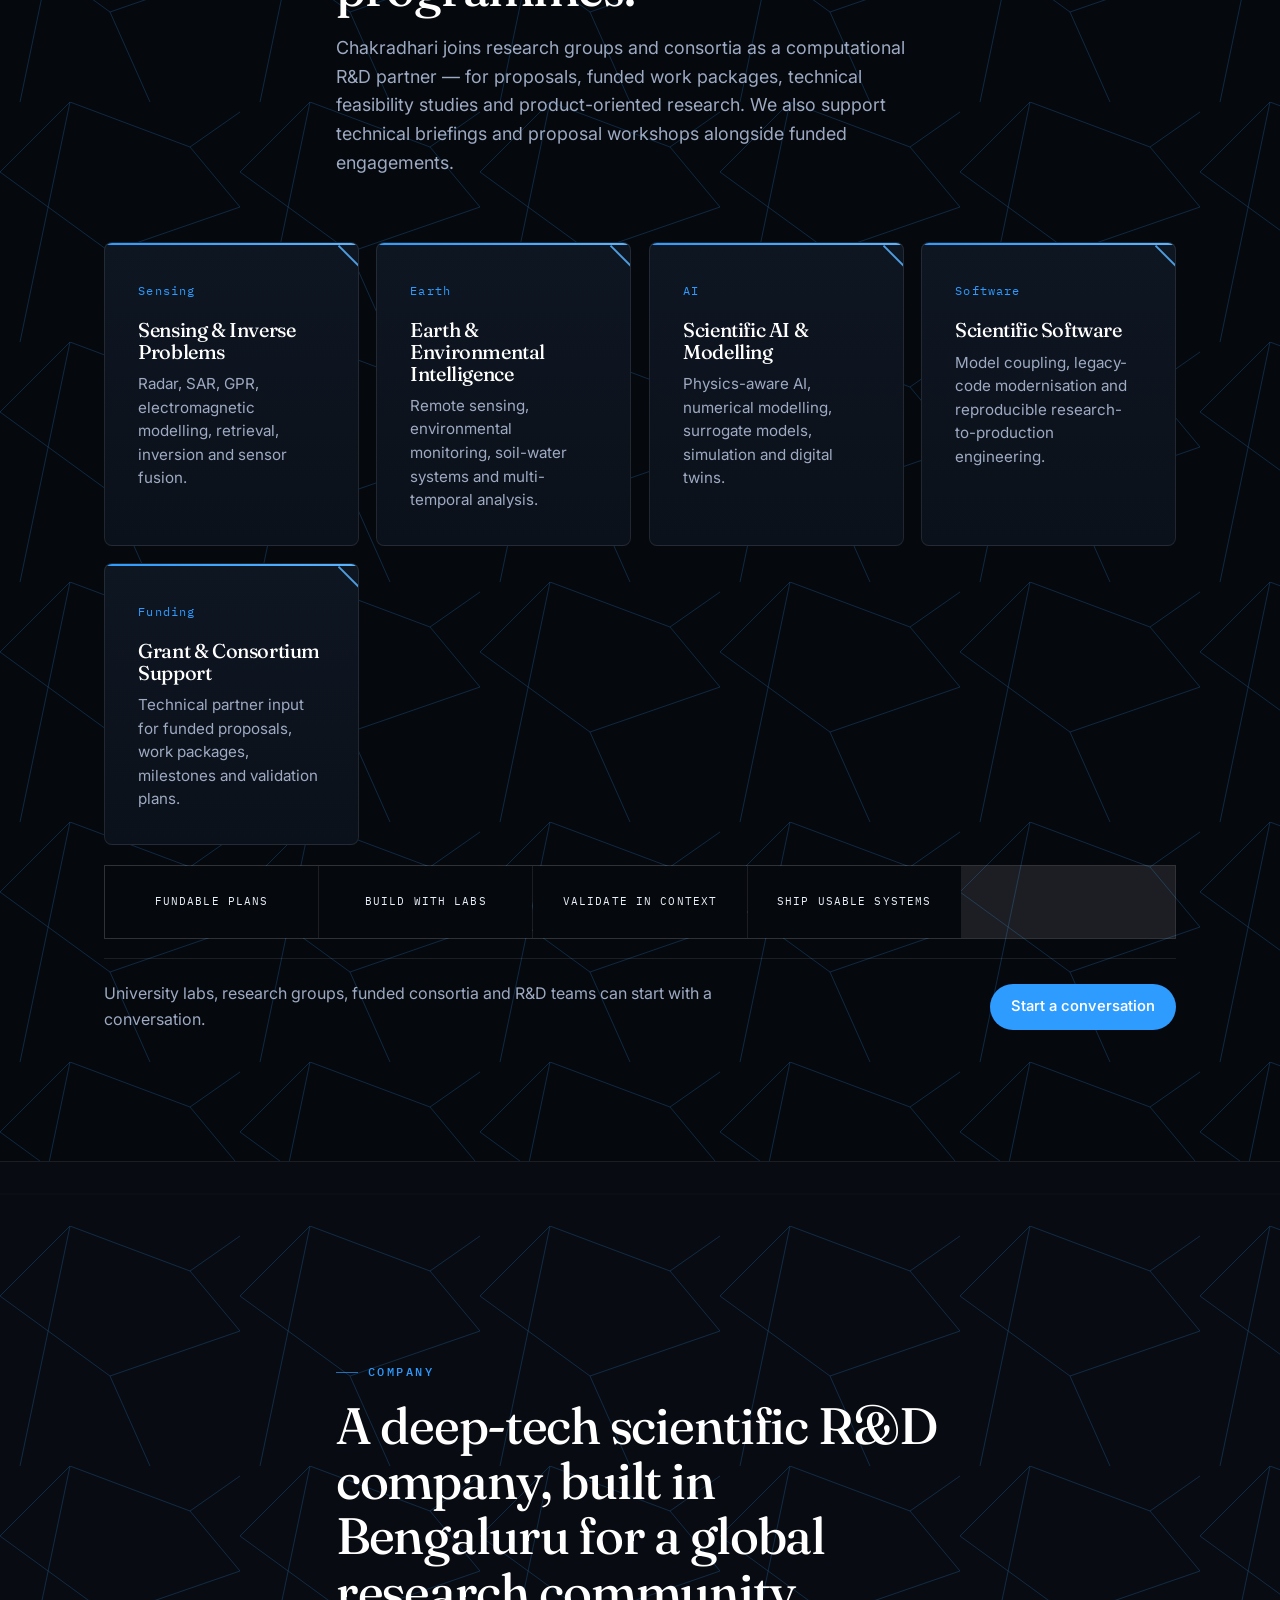
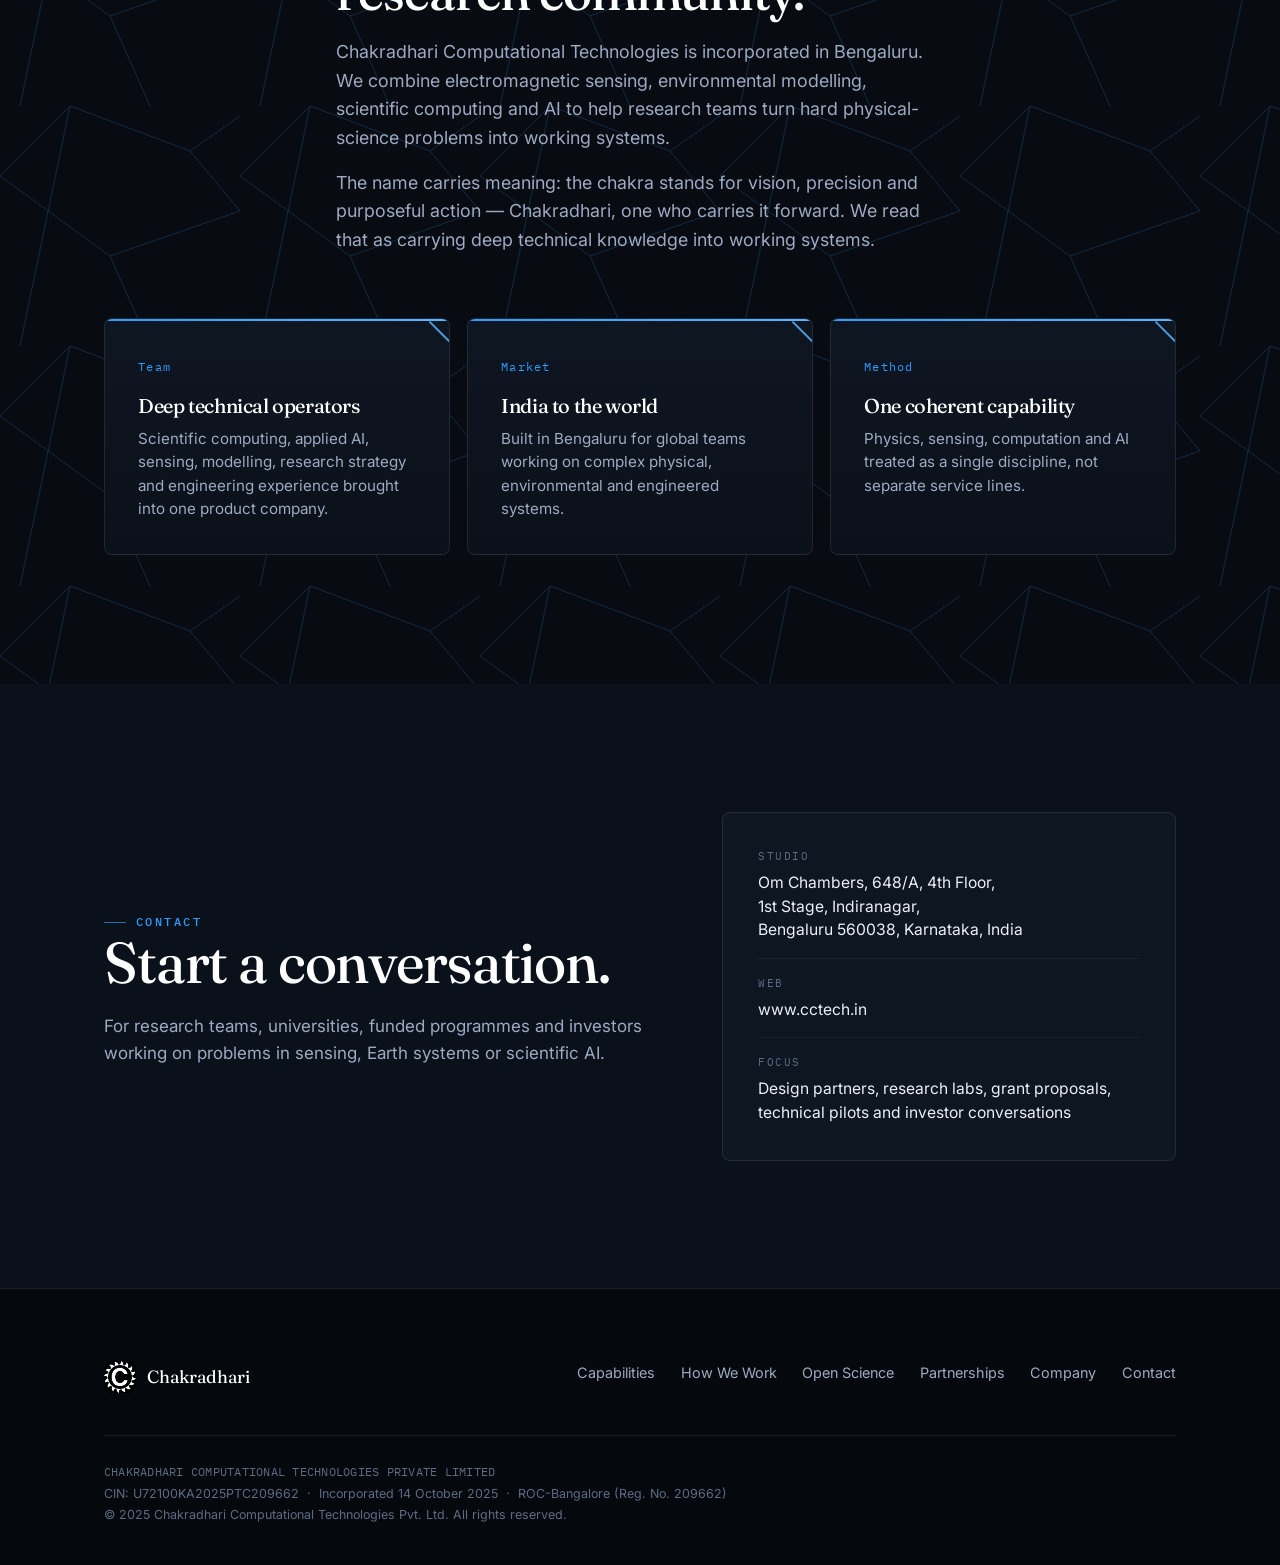
==== commit 24f79c88: "intro video" ====
--- a/index.html
+++ b/index.html
@@ -108,6 +108,7 @@
             <div class="m"><b>Partner</b><span>labs, universities, funded programmes</span></div>
             <div class="m"><b>Translate</b><span>measurements into understanding</span></div>
           </div>
+          <a href="https://www.youtube.com/watch?v=nxiifKtDw9k" target="_blank" rel="noopener" class="card-link" data-reveal style="margin-top:1.6rem;">▶ Watch: Introducing Chakradhari →</a>
         </div>
 
         <!-- Animated hero: a resolving model graph, observed and traced by signal -->
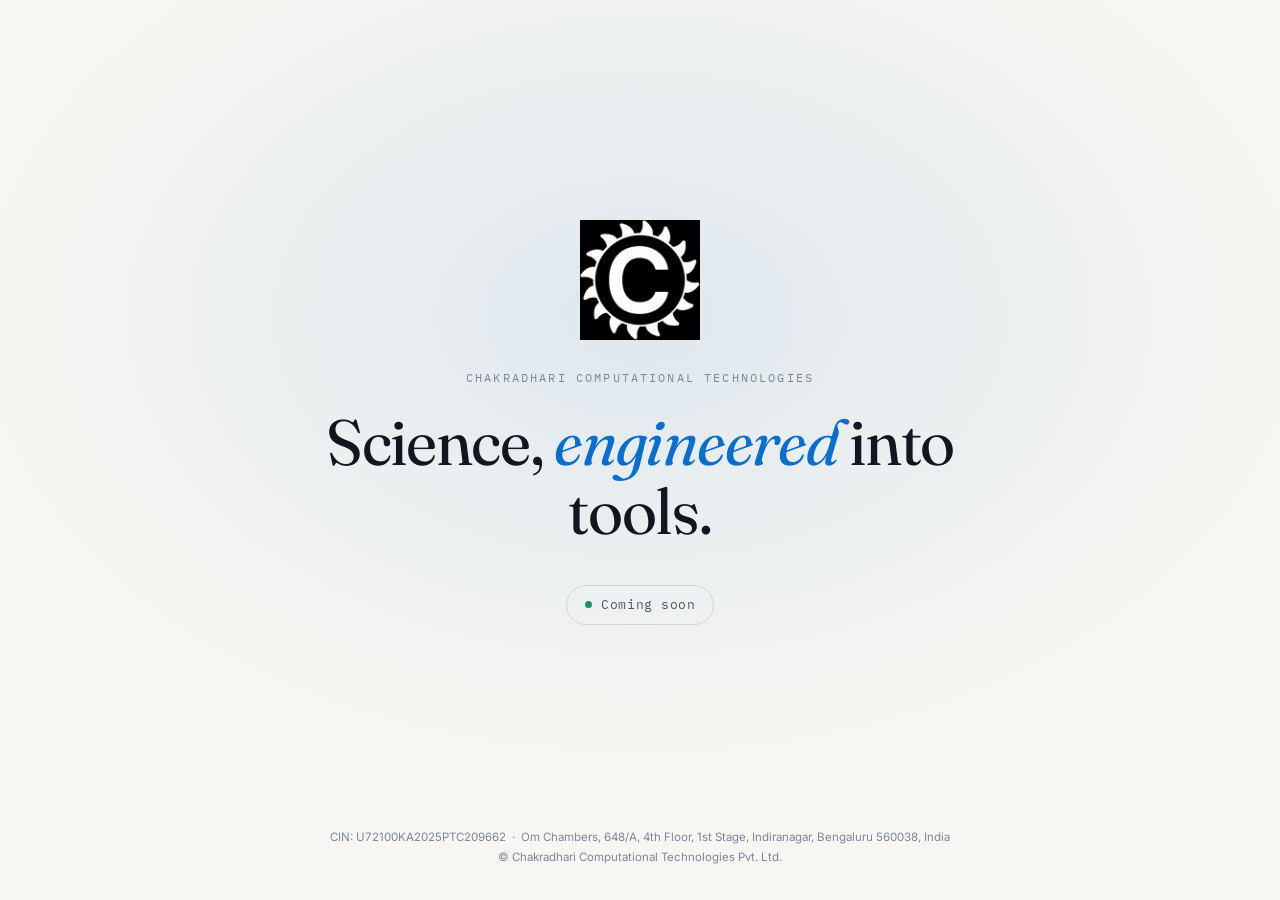
==== commit 34e65dd7: "Replace site with minimal coming-soon page Remove all previous pages, scripts, styles, YouTube links" ====
--- a/index.html
+++ b/index.html
@@ -3,652 +3,180 @@
 <head>
   <meta charset="UTF-8" />
   <meta name="viewport" content="width=device-width, initial-scale=1.0" />
-  <meta name="description" content="Chakradhari Computational Technologies is a deep-tech R&amp;D company combining scientific AI, computational modelling and electromagnetic sensing to understand physical and environmental systems, in partnership with research teams, universities and funded programmes." />
-  <meta name="theme-color" content="#080B11" />
-  <title>Chakradhari Computational Technologies · Scientific AI &amp; Sensing</title>
-  <script>
-    try {
-      if (sessionStorage.getItem('cctech-intro-seen') === '1') {
-        document.documentElement.classList.add('intro-seen');
-      }
-      var storedTheme = localStorage.getItem('cctech-theme');
-      var theme = (storedTheme === 'light' || storedTheme === 'dark') ? storedTheme : 'dark';
-      document.documentElement.setAttribute('data-theme', theme);
-      var metaColor = document.querySelector('meta[name="theme-color"]');
-      if (metaColor) metaColor.setAttribute('content', theme === 'light' ? '#F7F6F2' : '#080B11');
-    } catch (_) {}
-  </script>
+  <meta name="description" content="Chakradhari Computational Technologies. Coming soon." />
+  <meta name="theme-color" content="#080B11" media="(prefers-color-scheme: dark)" />
+  <meta name="theme-color" content="#F7F6F2" media="(prefers-color-scheme: light)" />
+  <title>Chakradhari Computational Technologies</title>
 
   <link rel="preconnect" href="https://fonts.googleapis.com">
   <link rel="preconnect" href="https://fonts.gstatic.com" crossorigin>
-  <link href="https://fonts.googleapis.com/css2?family=Fraunces:ital,opsz,wght@0,9..144,400..600;1,9..144,400..500&amp;family=Inter:wght@400;500;600;700;800&amp;family=IBM+Plex+Mono:wght@400;500&amp;display=swap" rel="stylesheet">
+  <link href="https://fonts.googleapis.com/css2?family=Fraunces:ital,opsz,wght@0,9..144,400..600;1,9..144,400..500&amp;family=Inter:wght@400;500;600&amp;family=IBM+Plex+Mono:wght@400;500&amp;display=swap" rel="stylesheet">
+  <link rel="icon" type="image/gif" href="assets/images/logo.gif">
 
-  <link rel="stylesheet" href="css/tokens.css">
-  <link rel="stylesheet" href="css/base.css">
-  <link rel="stylesheet" href="css/layout.css">
-  <link rel="stylesheet" href="css/components/nav.css">
-  <link rel="stylesheet" href="css/components/buttons.css">
-  <link rel="stylesheet" href="css/components/hero.css">
-  <link rel="stylesheet" href="css/components/cards.css">
-  <link rel="stylesheet" href="css/components/facets.css">
-  <link rel="stylesheet" href="css/components/domain-viz.css">
-  <link rel="stylesheet" href="css/components/lightbox.css">
-  <link rel="stylesheet" href="css/motion.css">
-  <link rel="stylesheet" href="css/sections.css">
+  <style>
+    :root {
+      --bg: #080B11;
+      --text: #EAF0FA;
+      --text-soft: #9DAAC2;
+      --text-faint: #5E6B84;
+      --blue: #2E9BFF;
+      --leaf: #57E0A6;
+      --line: rgba(255,255,255,0.09);
+      --glow: rgba(46,155,255,0.16);
+      --serif: "Fraunces", Georgia, "Times New Roman", serif;
+      --sans: "Inter", system-ui, -apple-system, "Segoe UI", sans-serif;
+      --mono: "IBM Plex Mono", ui-monospace, Menlo, monospace;
+      --ease: cubic-bezier(0.22, 1, 0.36, 1);
+      color-scheme: dark light;
+    }
+    @media (prefers-color-scheme: light) {
+      :root {
+        --bg: #F7F6F2;
+        --text: #12161F;
+        --text-soft: #4B5568;
+        --text-faint: #7C879C;
+        --blue: #0A6ED1;
+        --leaf: #1D8F63;
+        --line: rgba(10,14,20,0.12);
+        --glow: rgba(10,110,209,0.10);
+      }
+    }
 
-  <link rel="icon" type="image/gif" href="assets/images/logo.gif">
+    *, *::before, *::after { box-sizing: border-box; margin: 0; padding: 0; }
+    html, body { height: 100%; }
+    body {
+      min-height: 100vh;
+      min-height: 100dvh;
+      display: flex;
+      flex-direction: column;
+      background:
+        radial-gradient(60rem 40rem at 50% 35%, var(--glow), transparent 70%),
+        var(--bg);
+      color: var(--text);
+      font-family: var(--sans);
+      line-height: 1.6;
+      -webkit-font-smoothing: antialiased;
+    }
+
+    main {
+      flex: 1;
+      display: flex;
+      align-items: center;
+      justify-content: center;
+      padding: clamp(3rem, 10vh, 6rem) 1rem 3rem;
+    }
+    .inner {
+      width: 100%;
+      max-width: 40rem;
+      text-align: center;
+    }
+
+    .logo {
+      display: block;
+      width: clamp(88px, 18vw, 120px);
+      height: auto;
+      margin: 0 auto 1.75rem;
+    }
+    .company {
+      font-family: var(--mono);
+      font-size: 0.75rem;
+      letter-spacing: 0.18em;
+      text-transform: uppercase;
+      color: var(--text-faint);
+    }
+    h1 {
+      font-family: var(--serif);
+      font-weight: 400;
+      font-size: clamp(2.25rem, 7vw, 4rem);
+      line-height: 1.08;
+      letter-spacing: -0.02em;
+      margin: 1.25rem 0 0;
+    }
+    h1 em {
+      font-style: italic;
+      color: var(--blue);
+    }
+    .lead {
+      font-size: clamp(1.05rem, 2.4vw, 1.2rem);
+      color: var(--text);
+      max-width: 34rem;
+      margin: 0 auto;
+    }
+    .body {
+      color: var(--text-soft);
+      max-width: 34rem;
+      margin: 1rem auto 0;
+    }
+
+    .status {
+      display: inline-flex;
+      align-items: center;
+      gap: 0.6rem;
+      margin-top: 2.5rem;
+      padding: 0.55rem 1.1rem;
+      border: 1px solid var(--line);
+      border-radius: 999px;
+      font-family: var(--mono);
+      font-size: 0.8rem;
+      letter-spacing: 0.04em;
+      color: var(--text-soft);
+    }
+    .dot {
+      width: 7px;
+      height: 7px;
+      border-radius: 50%;
+      background: var(--leaf);
+      box-shadow: 0 0 0 0 var(--leaf);
+      animation: pulse 2.4s var(--ease) infinite;
+    }
+    @keyframes pulse {
+      0%   { box-shadow: 0 0 0 0 color-mix(in srgb, var(--leaf) 55%, transparent); }
+      70%  { box-shadow: 0 0 0 9px transparent; }
+      100% { box-shadow: 0 0 0 0 transparent; }
+    }
+
+    .reveal {
+      opacity: 0;
+      transform: translateY(12px);
+      animation: rise 0.9s var(--ease) forwards;
+    }
+    .reveal:nth-child(2) { animation-delay: 0.08s; }
+    .reveal:nth-child(3) { animation-delay: 0.16s; }
+    .reveal:nth-child(4) { animation-delay: 0.24s; }
+    .reveal:nth-child(5) { animation-delay: 0.32s; }
+    .reveal:nth-child(6) { animation-delay: 0.40s; }
+    @keyframes rise { to { opacity: 1; transform: none; } }
+
+    footer {
+      padding: 1.5rem 1rem 2rem;
+      text-align: center;
+      font-size: 0.72rem;
+      line-height: 1.8;
+      color: var(--text-faint);
+    }
+    footer .name { letter-spacing: 0.06em; }
+
+    @media (prefers-reduced-motion: reduce) {
+      .reveal { opacity: 1; transform: none; animation: none; }
+      .dot { animation: none; }
+    }
+  </style>
 </head>
 <body>
 
-  <!-- Intro: rotating emblem + name reveal -->
-  <div id="intro" aria-hidden="true">
-    <div class="intro-inner">
-      <img class="intro-logo" src="assets/images/logo.gif" alt="" width="300" height="300" decoding="async" />
-      <div class="intro-text">
-        <span class="intro-line l1">Chakradhari</span>
-        <span class="intro-line l2">Computational</span>
-        <span class="intro-line l3">Technologies Pvt Ltd</span>
-      </div>
+  <main>
+    <div class="inner">
+      <img class="logo reveal" src="assets/images/logo.gif" alt="Chakradhari logo" width="120" height="120" decoding="async" />
+      <p class="company reveal">Chakradhari Computational Technologies</p>
+      <h1 class="reveal">Science, <em>engineered</em> into tools.</h1>
+      <p class="status reveal"><span class="dot" aria-hidden="true"></span>Coming soon</p>
     </div>
-  </div>
-
-  <!-- Header -->
-  <header class="site-header">
-    <div class="wrap header-inner">
-      <a href="#top" class="brand" aria-label="Chakradhari home">
-        <img src="assets/images/logo.gif" alt="Chakradhari logo" width="34" height="34" decoding="async" />
-        <span class="brand-name">Chakradhari<b>.</b></span>
-      </a>
-
-      <nav class="nav" id="nav">
-        <a href="#capabilities" class="nav-link">Capabilities</a>
-        <a href="open-science/" class="nav-link">Open Science</a>
-        <a href="#work-with-us" class="nav-link">Partnerships</a>
-        <a href="#about" class="nav-link">Company</a>
-        <button class="theme-toggle" type="button" aria-label="Switch to light theme" aria-pressed="false">
-          <span class="sweep" aria-hidden="true"></span>
-          <span class="icon-moon" aria-hidden="true">
-            <svg viewBox="0 0 24 24" fill="none" stroke="currentColor" stroke-width="1.6"><path d="M20.5 14.5A8.5 8.5 0 1 1 9.5 3.5a7 7 0 0 0 11 11Z"/></svg>
-          </span>
-          <span class="icon-sun" aria-hidden="true">
-            <svg viewBox="0 0 24 24" fill="none" stroke="currentColor" stroke-width="1.6"><circle cx="12" cy="12" r="4.2"/><path d="M12 2.5v2.4M12 19.1v2.4M4.6 4.6l1.7 1.7M17.7 17.7l1.7 1.7M2.5 12h2.4M19.1 12h2.4M4.6 19.4l1.7-1.7M17.7 6.3l1.7-1.7"/></svg>
-          </span>
-        </button>
-        <a href="#contact" class="btn btn-primary">Start a conversation</a>
-      </nav>
-
-      <button class="menu-toggle" aria-label="Toggle menu" aria-expanded="false">
-        <span></span><span></span><span></span>
-      </button>
-    </div>
-  </header>
-
-  <main id="top">
-
-    <!-- ============ HERO ============ -->
-    <section class="hero">
-      <div class="wrap hero-grid">
-        <div class="hero-copy">
-          <span class="eyebrow" data-reveal>Deep-tech scientific R&amp;D</span>
-          <h1 data-reveal>
-            Scientific AI for sensing and
-            <span class="accent">understanding complex systems</span>.
-          </h1>
-          <p class="hero-lead" data-reveal>
-            Chakradhari builds scientific AI, computational modelling and electromagnetic
-            sensing methods for radar, remote sensing, and environmental and physical
-            systems &mdash; working with research teams, universities and R&amp;D partners.
-          </p>
-          <div class="hero-cta" data-reveal>
-            <a href="#contact" class="btn btn-primary">Start a conversation</a>
-            <a href="#capabilities" class="btn btn-ghost">See capabilities</a>
-          </div>
-          <div class="hero-meta" data-reveal>
-            <div class="m"><b>Build</b><span>scientific AI &amp; sensing systems</span></div>
-            <div class="m"><b>Partner</b><span>labs, universities, funded programmes</span></div>
-            <div class="m"><b>Translate</b><span>measurements into understanding</span></div>
-          </div>
-          <a href="https://www.youtube.com/watch?v=nxiifKtDw9k" target="_blank" rel="noopener" class="card-link" data-reveal style="margin-top:1.6rem;">▶ Watch: Introducing Chakradhari →</a>
-        </div>
-
-        <!-- Animated hero: a resolving model graph, observed and traced by signal -->
-        <div class="hero-stage" id="stage" aria-label="Animation: a network of scientific model nodes resolves at the centre of orbiting data rings, observed by a scanning instrument and traced by a signal waveform" role="img">
-          <canvas class="particles" id="particles"></canvas>
-          <svg class="scene" id="scene" viewBox="0 0 560 560" fill="none" aria-hidden="true">
-            <defs>
-              <linearGradient id="edgeGrad" x1="0" y1="1" x2="1" y2="0">
-                <stop offset="0" stop-color="#2E9BFF"/>
-                <stop offset="1" stop-color="#57E0A6"/>
-              </linearGradient>
-              <radialGradient id="glow" cx="50%" cy="50%" r="50%">
-                <stop offset="0" stop-color="#2E9BFF" stop-opacity="0.5"/>
-                <stop offset="1" stop-color="#2E9BFF" stop-opacity="0"/>
-              </radialGradient>
-              <clipPath id="waveClip">
-                <rect x="40" y="478" width="480" height="46"/>
-              </clipPath>
-            </defs>
-
-            <!-- orbital data rings -->
-            <g id="rings" opacity="0.5">
-              <ellipse class="ring" cx="280" cy="250" rx="235" ry="235" stroke="var(--hero-line)" stroke-width="1"/>
-              <ellipse class="ring" cx="280" cy="250" rx="180" ry="70" stroke="var(--hero-line-blue)" stroke-width="1" stroke-dasharray="3 7"/>
-            </g>
-
-            <!-- signal field radiating from the model core -->
-            <g id="ripples" opacity="0">
-              <circle cx="280" cy="280" r="60" stroke="var(--hero-blue)" stroke-width="1.2" opacity="0.5"/>
-              <circle cx="280" cy="280" r="100" stroke="var(--hero-blue)" stroke-width="1" opacity="0.3"/>
-              <circle cx="280" cy="280" r="140" stroke="var(--hero-blue)" stroke-width="1" opacity="0.16"/>
-            </g>
-
-            <!-- glow behind the model graph -->
-            <circle id="coreGlow" cx="280" cy="280" r="120" fill="url(#glow)" opacity="0"/>
-
-            <!-- graph edges: core to outer nodes -->
-            <g id="edges" stroke="#3a4a63" stroke-width="2" stroke-linecap="round" fill="none">
-              <path class="edge" d="M280 280 C 274 250, 267 218, 264 186"/>
-              <path class="edge" d="M280 280 C 320 267, 344 258, 347 347"/>
-              <path class="edge" d="M280 280 C 260 313, 240 330, 213 347"/>
-              <path class="edge" d="M280 280 C 240 265, 215 254, 194 240"/>
-            </g>
-
-            <!-- primary edge, highlighted -->
-            <path id="mainEdge" d="M280 280 C 315 264, 344 254, 366 240"
-                  stroke="url(#edgeGrad)" stroke-width="4" stroke-linecap="round" fill="none"/>
-
-            <!-- secondary cross-links (graph texture) -->
-            <g id="crossLinks" stroke="var(--hero-line-blue)" stroke-width="1" stroke-dasharray="2 6" fill="none" opacity="0">
-              <path d="M264 186 C 300 200, 335 215, 366 240"/>
-              <path d="M213 347 C 245 320, 265 285, 194 240"/>
-            </g>
-
-            <!-- model nodes -->
-            <g id="nodes">
-              <circle class="node" cx="264" cy="186" r="13" fill="#EAF0FA"/>
-              <rect class="node" x="350" y="224" width="28" height="28" rx="5" fill="#57E0A6"/>
-              <circle class="node" cx="347" cy="347" r="14" fill="#2E9BFF"/>
-              <circle class="node" cx="213" cy="347" r="11" fill="#2E9BFF"/>
-              <rect class="node" x="180" y="226" width="26" height="26" rx="5" fill="#5AB4FF"/>
-            </g>
-
-            <!-- model core -->
-            <circle id="core" cx="280" cy="280" r="10" fill="#5AB4FF"/>
-
-            <!-- observation instrument + scan beam -->
-            <g id="instrument" opacity="0">
-              <g id="instrumentBody" transform="translate(120,96)">
-                <rect x="-9" y="-6" width="18" height="12" rx="2" fill="var(--hero-white)"/>
-                <rect x="-28" y="-4" width="14" height="8" rx="1" fill="var(--hero-blue-bright)"/>
-                <rect x="14" y="-4" width="14" height="8" rx="1" fill="var(--hero-blue-bright)"/>
-              </g>
-              <path id="beam" d="M120 102 L 264 186 L 366 240 Z" fill="var(--hero-blue)" opacity="0.10"/>
-              <line id="beamEdge1" x1="120" y1="102" x2="264" y2="186" stroke="var(--hero-blue)" stroke-width="1" opacity="0.4"/>
-              <line id="beamEdge2" x1="120" y1="102" x2="366" y2="240" stroke="var(--hero-blue)" stroke-width="1" opacity="0.4"/>
-            </g>
-
-            <!-- data connectors from model graph to chips -->
-            <g id="connectors" stroke="var(--hero-line-blue)" stroke-width="1" fill="none" opacity="0">
-              <path d="M366 240 C 400 232, 430 220, 452 200"/>
-              <path d="M213 347 C 160 355, 118 366, 96 372"/>
-              <path d="M194 240 C 150 216, 110 176, 92 150"/>
-            </g>
-
-            <!-- scrolling signal trace -->
-            <g clip-path="url(#waveClip)">
-              <g id="waveTrack" stroke="var(--hero-blue)" stroke-width="1.3" fill="none" opacity="0.4">
-                <path d="M40 501 C 55 489, 70 513, 85 501 S 115 489, 130 501 S 160 513, 175 501 S 205 489, 220 501 S 250 513, 265 501 S 295 489, 310 501 S 340 513, 355 501 S 385 489, 400 501 S 430 513, 445 501 S 475 489, 490 501 S 505 501, 520 501"/>
-                <path d="M40 501 C 55 489, 70 513, 85 501 S 115 489, 130 501 S 160 513, 175 501 S 205 489, 220 501 S 250 513, 265 501 S 295 489, 310 501 S 340 513, 355 501 S 385 489, 400 501 S 430 513, 445 501 S 475 489, 490 501 S 505 501, 520 501" transform="translate(480,0)"/>
-              </g>
-            </g>
-          </svg>
-
-          <!-- floating data chips (positioned in %) -->
-          <span class="data-chip sat"  style="left:60%; top:36%">
-            <i></i> Earth observation
-          </span>
-          <span class="data-chip"      style="left:6%;  top:64%">
-            <i></i> electromagnetic sensing
-          </span>
-          <span class="data-chip accent" style="left:70%; top:16%">
-            <i></i> physics-aware AI
-          </span>
-          <span class="data-chip"      style="left:2%;  top:30%">
-            <i></i> inverse problems
-          </span>
-        </div>
-      </div>
-
-      <div class="scroll-hint" aria-hidden="true"><span class="line"></span> scroll</div>
-    </section>
-
-    <!-- ============ WHAT WE SOLVE ============ -->
-    <section class="statement field-host" id="pillars">
-      <canvas class="field-canvas" data-color="46,155,255" aria-hidden="true"></canvas>
-      <div class="wrap">
-        <span class="eyebrow" data-reveal>What we solve</span>
-        <p data-reveal>
-          Extracting reliable understanding of physical and environmental systems from
-          noisy, incomplete measurements is hard. <em>We build the science and software to do it.</em>
-        </p>
-        <p class="sub" data-reveal>
-          Chakradhari works with research teams, universities and R&amp;D partners on
-          computational problems in sensing, Earth systems and scientific AI &mdash; combining
-          electromagnetic sensing, environmental modelling, numerical simulation and
-          physics-aware AI to turn raw observations into scientific understanding. Client
-          and partner work remains confidential unless jointly released.
-        </p>
-        <div class="pillar-strip" data-reveal-stagger>
-          <article>
-            <span>Model</span>
-            <p>Represent complex physical, environmental and engineered systems in software.</p>
-          </article>
-          <article>
-            <span>Build</span>
-            <p>Turn domain methods into product-grade workflows, interfaces and automation.</p>
-          </article>
-          <article>
-            <span>Validate</span>
-            <p>Move from proposal or prototype to funded, validated technical capability.</p>
-          </article>
-        </div>
-      </div>
-    </section>
-
-    <div class="signal-divider" aria-hidden="true">
-      <svg viewBox="0 0 1200 60" preserveAspectRatio="none">
-        <path d="M0 30 C 60 10, 120 50, 180 30 S 300 10, 360 30 S 480 50, 540 30 S 660 10, 720 30 S 840 50, 900 30 S 1020 10, 1080 30 S 1170 30, 1200 30"/>
-        <path class="trace" data-assemble-line style="--len:1400" d="M0 30 C 60 10, 120 50, 180 30 S 300 10, 360 30 S 480 50, 540 30 S 660 10, 720 30 S 840 50, 900 30 S 1020 10, 1080 30 S 1170 30, 1200 30"/>
-      </svg>
-    </div>
-
-    <!-- ============ CAPABILITIES ============ -->
-    <section class="band" id="capabilities">
-      <div class="wrap section-head" data-reveal>
-        <span class="eyebrow">Capabilities</span>
-        <h2>Physics, sensing, computation and AI &mdash; one coherent capability.</h2>
-        <p>
-          Four capability pillars that reinforce each other: sensing and inversion, Earth
-          and environmental intelligence, scientific AI and modelling, and scientific
-          software. Together they take a problem from raw measurement to working system.
-        </p>
-      </div>
-
-      <div class="wrap">
-        <div class="focus-grid" data-reveal-stagger>
-
-          <article class="focus-card" data-tilt>
-            <span class="tag">Sensing &amp; Inverse Problems</span>
-            <h3>Radar, SAR, GPR and electromagnetic inversion</h3>
-            <p>Extracting physical and subsurface information from radar, microwave and electromagnetic measurements &mdash; retrieval, inversion and sensor fusion.</p>
-            <svg class="domain-viz domain-viz--radar" viewBox="0 0 200 200" fill="none" stroke="currentColor" stroke-width="1.1" aria-hidden="true">
-              <circle class="ring" cx="100" cy="100" r="20" opacity=".6"/>
-              <circle class="ring" cx="100" cy="100" r="20" opacity=".6"/>
-              <circle class="ring" cx="100" cy="100" r="20" opacity=".6"/>
-              <line class="sweep" x1="100" y1="100" x2="100" y2="40" opacity=".8"/>
-            </svg>
-          </article>
-
-          <article class="focus-card" data-tilt>
-            <span class="tag">Earth &amp; Environmental Intelligence</span>
-            <h3>Remote sensing and environmental monitoring</h3>
-            <p>Satellite and field observation, soil-water-crop systems, multi-temporal analysis and environmental decision support.</p>
-            <svg class="domain-viz domain-viz--agri" viewBox="0 0 200 200" fill="none" stroke="currentColor" stroke-width="1.1" aria-hidden="true">
-              <path class="layer" d="M30 90h140" opacity=".5"/>
-              <path class="layer" d="M30 120h140" opacity=".4"/>
-              <path class="layer" d="M30 150h140" opacity=".3"/>
-              <path class="infiltrate" d="M100 40v120" opacity=".7"/>
-            </svg>
-          </article>
-
-          <article class="focus-card" data-tilt>
-            <span class="tag">Scientific AI &amp; Modelling</span>
-            <h3>Physics-aware AI, simulation and digital twins</h3>
-            <p>Surrogate models, numerical simulation, scientific machine learning and digital twins connecting data, models and uncertainty.</p>
-            <svg class="domain-viz domain-viz--ai" viewBox="0 0 200 200" fill="none" stroke="currentColor" stroke-width="1.1" aria-hidden="true">
-              <path d="M50 150 L100 90 L150 130" opacity=".5"/>
-              <path d="M100 90 L130 50" opacity=".5"/>
-              <circle class="anode" cx="50" cy="150" r="4" fill="currentColor" stroke="none"/>
-              <circle class="anode" cx="100" cy="90" r="4" fill="currentColor" stroke="none"/>
-              <circle class="anode" cx="150" cy="130" r="4" fill="currentColor" stroke="none"/>
-              <circle class="anode" cx="130" cy="50" r="4" fill="currentColor" stroke="none"/>
-              <circle class="pulse-dot" cx="50" cy="150" r="2.6" fill="currentColor" stroke="none"/>
-              <circle class="pulse-dot p2" cx="100" cy="90" r="2.6" fill="currentColor" stroke="none"/>
-            </svg>
-          </article>
-
-          <article class="focus-card" data-tilt>
-            <span class="tag">Scientific Software</span>
-            <h3>Research code, modernised into working systems</h3>
-            <p>Model coupling, legacy-code modernisation and reproducible workflows that take research from prototype to production.</p>
-            <svg class="domain-viz domain-viz--software" viewBox="0 0 200 200" fill="none" stroke="currentColor" stroke-width="1.1" aria-hidden="true">
-              <path d="M70 150 L50 120 L70 90 M70 90 L130 60 M70 90 L130 120" opacity=".5"/>
-              <circle class="commit" cx="70" cy="150" r="4" fill="currentColor" stroke="none"/>
-              <circle class="commit" cx="50" cy="120" r="4" fill="currentColor" stroke="none"/>
-              <circle class="commit" cx="70" cy="90" r="4" fill="currentColor" stroke="none"/>
-              <circle class="commit" cx="130" cy="60" r="4" fill="currentColor" stroke="none"/>
-            </svg>
-          </article>
-
-        </div>
-
-        <div class="toolbox-panel" data-reveal style="margin-top: clamp(2.4rem, 5vw, 3.5rem);">
-          <div>
-            <span class="eyebrow">Private R&amp;D</span>
-            <h3>Representative capability &middot; partner work confidential.</h3>
-          </div>
-          <p>The problem classes below reflect the kind of work we do with partners. Specific projects, datasets and clients are not shown here.</p>
-        </div>
-
-        <div class="cap-grid" data-reveal-stagger>
-
-          <article class="cap" data-tilt>
-            <div class="cap-mesh" aria-hidden="true"></div>
-            <span class="cap-no">01</span>
-            <h3>GPR &amp; subsurface inference</h3>
-            <p>Electromagnetic modelling, inversion and physics-informed reconstruction for subsurface sensing.</p>
-            <div class="resource-links"><span>Inversion</span><span>Reconstruction</span></div>
-            <svg class="cap-mark" viewBox="0 0 24 24" fill="none" stroke="currentColor" stroke-width="1.6"><circle cx="12" cy="12" r="8"/><path d="M4 12h16M12 4c3 3 3 13 0 16M12 4c-3 3-3 13 0 16"/></svg>
-          </article>
-
-          <article class="cap" data-tilt>
-            <div class="cap-mesh" aria-hidden="true"></div>
-            <span class="cap-no">02</span>
-            <h3>Satellite intelligence</h3>
-            <p>Multi-sensor Earth observation, SAR and environmental time-series retrieval.</p>
-            <div class="resource-links"><span>Remote sensing</span><span>Time series</span></div>
-            <svg class="cap-mark" viewBox="0 0 24 24" fill="none" stroke="currentColor" stroke-width="1.6"><path d="M6 3h12M6 21h12M8 3v5l-4 9a3 3 0 0 0 3 4h10a3 3 0 0 0 3-4l-4-9V3"/></svg>
-          </article>
-
-          <article class="cap" data-tilt>
-            <div class="cap-mesh" aria-hidden="true"></div>
-            <span class="cap-no">03</span>
-            <h3>Scientific model modernisation</h3>
-            <p>Transforming legacy research codes into validated, reusable computational systems.</p>
-            <div class="resource-links"><span>Modernisation</span><span>Validation</span></div>
-            <svg class="cap-mark" viewBox="0 0 24 24" fill="none" stroke="currentColor" stroke-width="1.6"><path d="M8 9 4 12l4 3M16 9l4 3-4 3M14 4l-4 16"/></svg>
-          </article>
-
-          <article class="cap" data-tilt>
-            <div class="cap-mesh" aria-hidden="true"></div>
-            <span class="cap-no">04</span>
-            <h3>Environmental digital twins</h3>
-            <p>Connecting observations, models, simulation and uncertainty for decision support.</p>
-            <div class="resource-links"><span>State models</span><span>Scenario testing</span></div>
-            <svg class="cap-mark" viewBox="0 0 24 24" fill="none" stroke="currentColor" stroke-width="1.6"><rect x="3" y="4" width="8" height="8" rx="1"/><rect x="13" y="12" width="8" height="8" rx="1"/><path d="M11 8h4a2 2 0 0 1 2 2v2"/></svg>
-          </article>
-
-        </div>
-
-        <div class="adapt-cta" data-reveal>
-          <p><b>Have a harder version of one of these?</b> These generalise well &mdash; we can shape them around a specific dataset, system or constraint.</p>
-          <a href="#contact" class="card-link">Talk to us →</a>
-        </div>
-      </div>
-    </section>
-
-    <!-- ============ HOW WE WORK ============ -->
-    <section class="band approach" id="approach">
-      <div class="wrap approach-grid">
-        <div class="section-head" data-reveal style="margin-bottom:0">
-          <span class="eyebrow">How we work</span>
-          <h2>From hard problem to deployable workflow.</h2>
-          <p>
-            We start with real scientific or engineering constraints, translate them into
-            modelled workflows, build usable software around the method and validate the
-            result against technical reality.
-          </p>
-        </div>
-
-        <div class="approach-right">
-          <div class="cycle-diagram" data-reveal aria-hidden="true">
-            <svg viewBox="0 0 260 260" fill="none">
-              <circle cx="130" cy="130" r="96" stroke="var(--line)" stroke-width="1.5"/>
-              <circle class="cycle-pulse" cx="130" cy="130" r="96" stroke="var(--blue-bright)" stroke-width="2.5" stroke-linecap="round" stroke-dasharray="90 513" transform="rotate(-90 130 130)"/>
-              <g class="cycle-node"><circle cx="130" cy="34" r="5" fill="var(--blue-bright)"/><text x="130" y="16" text-anchor="middle">01</text></g>
-              <g class="cycle-node"><circle cx="226" cy="130" r="5" fill="var(--blue-bright)"/><text x="240" y="134" text-anchor="start">02</text></g>
-              <g class="cycle-node"><circle cx="130" cy="226" r="5" fill="var(--blue-bright)"/><text x="130" y="250" text-anchor="middle">03</text></g>
-              <g class="cycle-node"><circle cx="34" cy="130" r="5" fill="var(--blue-bright)"/><text x="20" y="134" text-anchor="end">04</text></g>
-            </svg>
-          </div>
-
-          <div class="approach-list" data-reveal-stagger>
-            <div class="approach-item">
-              <span class="idx">01</span>
-              <div>
-                <h4>Discover</h4>
-                <p>Map the scientific question, domain constraints, available data and decisions the system must support.</p>
-              </div>
-            </div>
-            <div class="approach-item">
-              <span class="idx">02</span>
-              <div>
-                <h4>Model</h4>
-                <p>Translate expert method into computable workflows with assumptions, uncertainty and validation paths made explicit.</p>
-              </div>
-            </div>
-            <div class="approach-item">
-              <span class="idx">03</span>
-              <div>
-                <h4>Build</h4>
-                <p>Turn prototypes into interfaces, APIs and automation that technical teams can use repeatedly.</p>
-              </div>
-            </div>
-            <div class="approach-item">
-              <span class="idx">04</span>
-              <div>
-                <h4>Protect the edge</h4>
-                <p>Partner data, IP and product details stay private while the platform improves from validated use cases.</p>
-              </div>
-            </div>
-          </div>
-        </div>
-      </div>
-    </section>
-
-    <div class="signal-divider signal-divider--mesh" data-assemble aria-hidden="true">
-      <svg viewBox="0 0 1200 60" preserveAspectRatio="none">
-        <path class="mesh-h" d="M0 15H1200M0 30H1200M0 45H1200"/>
-        <path class="mesh-v" d="M0 0V60M150 0V60M300 0V60M450 0V60M600 0V60M750 0V60M900 0V60M1050 0V60M1200 0V60"/>
-      </svg>
-    </div>
-
-    <!-- ============ OPEN SCIENCE ============ -->
-    <section class="band courses-band" id="open-science-preview">
-      <div class="wrap section-head" data-reveal>
-        <span class="eyebrow">Open Science</span>
-        <h2>Science, shared openly.</h2>
-        <p>
-          Partner R&amp;D stays confidential. Alongside it, Chakradhari maintains an open
-          science programme &mdash; software, technical explainers and video shared with the
-          wider research community.
-        </p>
-      </div>
-      <div class="wrap">
-        <div class="triad" data-reveal-stagger>
-          <article class="t-card" data-tilt>
-            <span class="t-no">01</span>
-            <h3>Open-source tools</h3>
-            <p>Reusable scientific computing components, released under permissive licenses as real work becomes shippable.</p>
-          </article>
-          <article class="t-card" data-tilt>
-            <span class="t-no">02</span>
-            <h3>Science communication</h3>
-            <p>Compute Stories and other channels &mdash; explanations, walkthroughs and demonstrations of how we think.</p>
-          </article>
-          <article class="t-card" data-tilt>
-            <span class="t-no">03</span>
-            <h3>Publications &amp; talks</h3>
-            <p>Founder publications, conference participation and technical notes, published as they're ready.</p>
-          </article>
-        </div>
-        <div class="adapt-cta" data-reveal>
-          <p><b>Open-source tools, publications, talks and explainers</b> &mdash; kept separate from confidential partner work.</p>
-          <a href="open-science/" class="card-link">Explore Open Science →</a>
-        </div>
-      </div>
-    </section>
-
-    <!-- ============ PARTNERSHIPS ============ -->
-    <section class="band consulting-band field-host" id="work-with-us">
-      <canvas class="field-canvas" data-color="87,224,166" aria-hidden="true"></canvas>
-      <div class="wrap section-head" data-reveal>
-        <span class="eyebrow">How We Partner</span>
-        <h2>Selective R&amp;D partnerships with labs, universities and funded programmes.</h2>
-        <p>
-          Chakradhari joins research groups and consortia as a computational R&amp;D
-          partner &mdash; for proposals, funded work packages, technical feasibility studies
-          and product-oriented research. We also support technical briefings and proposal
-          workshops alongside funded engagements.
-        </p>
-      </div>
-      <div class="wrap">
-        <div class="work-grid" data-reveal-stagger>
-          <article class="t-card" data-tilt>
-            <span class="t-no">Sensing</span>
-            <h3>Sensing &amp; Inverse Problems</h3>
-            <p>Radar, SAR, GPR, electromagnetic modelling, retrieval, inversion and sensor fusion.</p>
-          </article>
-          <article class="t-card" data-tilt>
-            <span class="t-no">Earth</span>
-            <h3>Earth &amp; Environmental Intelligence</h3>
-            <p>Remote sensing, environmental monitoring, soil-water systems and multi-temporal analysis.</p>
-          </article>
-          <article class="t-card" data-tilt>
-            <span class="t-no">AI</span>
-            <h3>Scientific AI &amp; Modelling</h3>
-            <p>Physics-aware AI, numerical modelling, surrogate models, simulation and digital twins.</p>
-          </article>
-          <article class="t-card" data-tilt>
-            <span class="t-no">Software</span>
-            <h3>Scientific Software</h3>
-            <p>Model coupling, legacy-code modernisation and reproducible research-to-production engineering.</p>
-          </article>
-          <article class="t-card" data-tilt>
-            <span class="t-no">Funding</span>
-            <h3>Grant &amp; Consortium Support</h3>
-            <p>Technical partner input for funded proposals, work packages, milestones and validation plans.</p>
-          </article>
-        </div>
-
-        <div class="work-principles" data-reveal-stagger>
-          <span>Fundable plans</span>
-          <span>Build with labs</span>
-          <span>Validate in context</span>
-          <span>Ship usable systems</span>
-        </div>
-
-        <div class="consulting-cta" data-reveal>
-          <p>University labs, research groups, funded consortia and R&amp;D teams can start with a conversation.</p>
-          <a href="#contact" class="btn btn-primary">Start a conversation</a>
-        </div>
-      </div>
-    </section>
-
-    <div class="signal-divider signal-divider--radar" aria-hidden="true">
-      <svg viewBox="0 0 1200 60" preserveAspectRatio="none">
-        <line class="base-line" x1="0" y1="30" x2="1200" y2="30"/>
-        <circle class="scan-dot" cx="0" cy="30" r="3"/>
-      </svg>
-    </div>
-
-    <!-- ============ ABOUT / COMPANY ============ -->
-    <section class="band" id="about">
-      <div class="wrap section-head" data-reveal>
-        <span class="eyebrow">Company</span>
-        <h2>A deep-tech scientific R&amp;D company, built in Bengaluru for a global research community.</h2>
-        <p>
-          Chakradhari Computational Technologies is incorporated in Bengaluru. We combine
-          electromagnetic sensing, environmental modelling, scientific computing and AI to
-          help research teams turn hard physical-science problems into working systems.
-        </p>
-        <p style="margin-top:1rem; color:var(--text-soft); max-width:46rem;">
-          The name carries meaning: the chakra stands for vision, precision and purposeful
-          action &mdash; Chakradhari, one who carries it forward. We read that as carrying
-          deep technical knowledge into working systems.
-        </p>
-      </div>
-
-      <div class="wrap">
-        <div class="work-grid" data-reveal-stagger>
-          <article class="t-card" data-tilt>
-            <span class="t-no">Team</span>
-            <h3>Deep technical operators</h3>
-            <p>Scientific computing, applied AI, sensing, modelling, research strategy and engineering experience brought into one product company.</p>
-          </article>
-          <article class="t-card" data-tilt>
-            <span class="t-no">Market</span>
-            <h3>India to the world</h3>
-            <p>Built in Bengaluru for global teams working on complex physical, environmental and engineered systems.</p>
-          </article>
-          <article class="t-card" data-tilt>
-            <span class="t-no">Method</span>
-            <h3>One coherent capability</h3>
-            <p>Physics, sensing, computation and AI treated as a single discipline, not separate service lines.</p>
-          </article>
-        </div>
-      </div>
-    </section>
-
-    <!-- ============ CONTACT ============ -->
-    <section class="band contact" id="contact">
-      <div class="wrap contact-grid">
-        <div data-reveal>
-          <span class="eyebrow">Contact</span>
-          <h2>Start a conversation.</h2>
-          <p style="color:var(--text-soft); margin-top:1.2rem; max-width:34rem;">
-            For research teams, universities, funded programmes and investors working on
-            problems in sensing, Earth systems or scientific AI.
-          </p>
-        </div>
-
-        <div class="contact-card" data-reveal>
-          <div class="row">
-            <div class="k">Studio</div>
-            <div class="v">Om Chambers, 648/A, 4th Floor,<br>1st Stage, Indiranagar,<br>Bengaluru 560038, Karnataka, India</div>
-          </div>
-          <div class="row">
-            <div class="k">Web</div>
-            <div class="v">www.cctech.in</div>
-          </div>
-          <div class="row">
-            <div class="k">Focus</div>
-            <div class="v">Design partners, research labs, grant proposals, technical pilots and investor conversations</div>
-          </div>
-        </div>
-      </div>
-    </section>
-
   </main>
 
-  <!-- ============ FOOTER ============ -->
-  <footer class="site-footer">
-    <div class="wrap">
-      <div class="footer-top">
-        <a href="#top" class="footer-brand">
-          <img src="assets/images/logo.gif" alt="Chakradhari logo" width="32" height="32" loading="lazy" decoding="async" />
-          <span>Chakradhari</span>
-        </a>
-        <nav class="footer-nav">
-          <a href="#capabilities">Capabilities</a>
-          <a href="#approach">How We Work</a>
-          <a href="open-science/">Open Science</a>
-          <a href="#work-with-us">Partnerships</a>
-          <a href="#about">Company</a>
-          <a href="#contact">Contact</a>
-        </nav>
-      </div>
-      <div class="footer-legal">
-        <span class="cin">CHAKRADHARI COMPUTATIONAL TECHNOLOGIES PRIVATE LIMITED</span><br>
-        CIN: U72100KA2025PTC209662 &nbsp;·&nbsp; Incorporated 14 October 2025 &nbsp;·&nbsp; ROC-Bangalore (Reg. No. 209662)<br>
-        © 2025 Chakradhari Computational Technologies Pvt. Ltd. All rights reserved.
-      </div>
-    </div>
+  <footer>
+    CIN: U72100KA2025PTC209662 &nbsp;·&nbsp; Om Chambers, 648/A, 4th Floor, 1st Stage, Indiranagar, Bengaluru 560038, India<br>
+    © Chakradhari Computational Technologies Pvt. Ltd.
   </footer>
 
-  <script defer src="https://cdn.jsdelivr.net/npm/gsap@3.12.5/dist/gsap.min.js"></script>
-  <script defer src="js/hero.js"></script>
-  <script defer src="js/app.js"></script>
-  <script type="module" src="js/main.js"></script>
 </body>
 </html>
